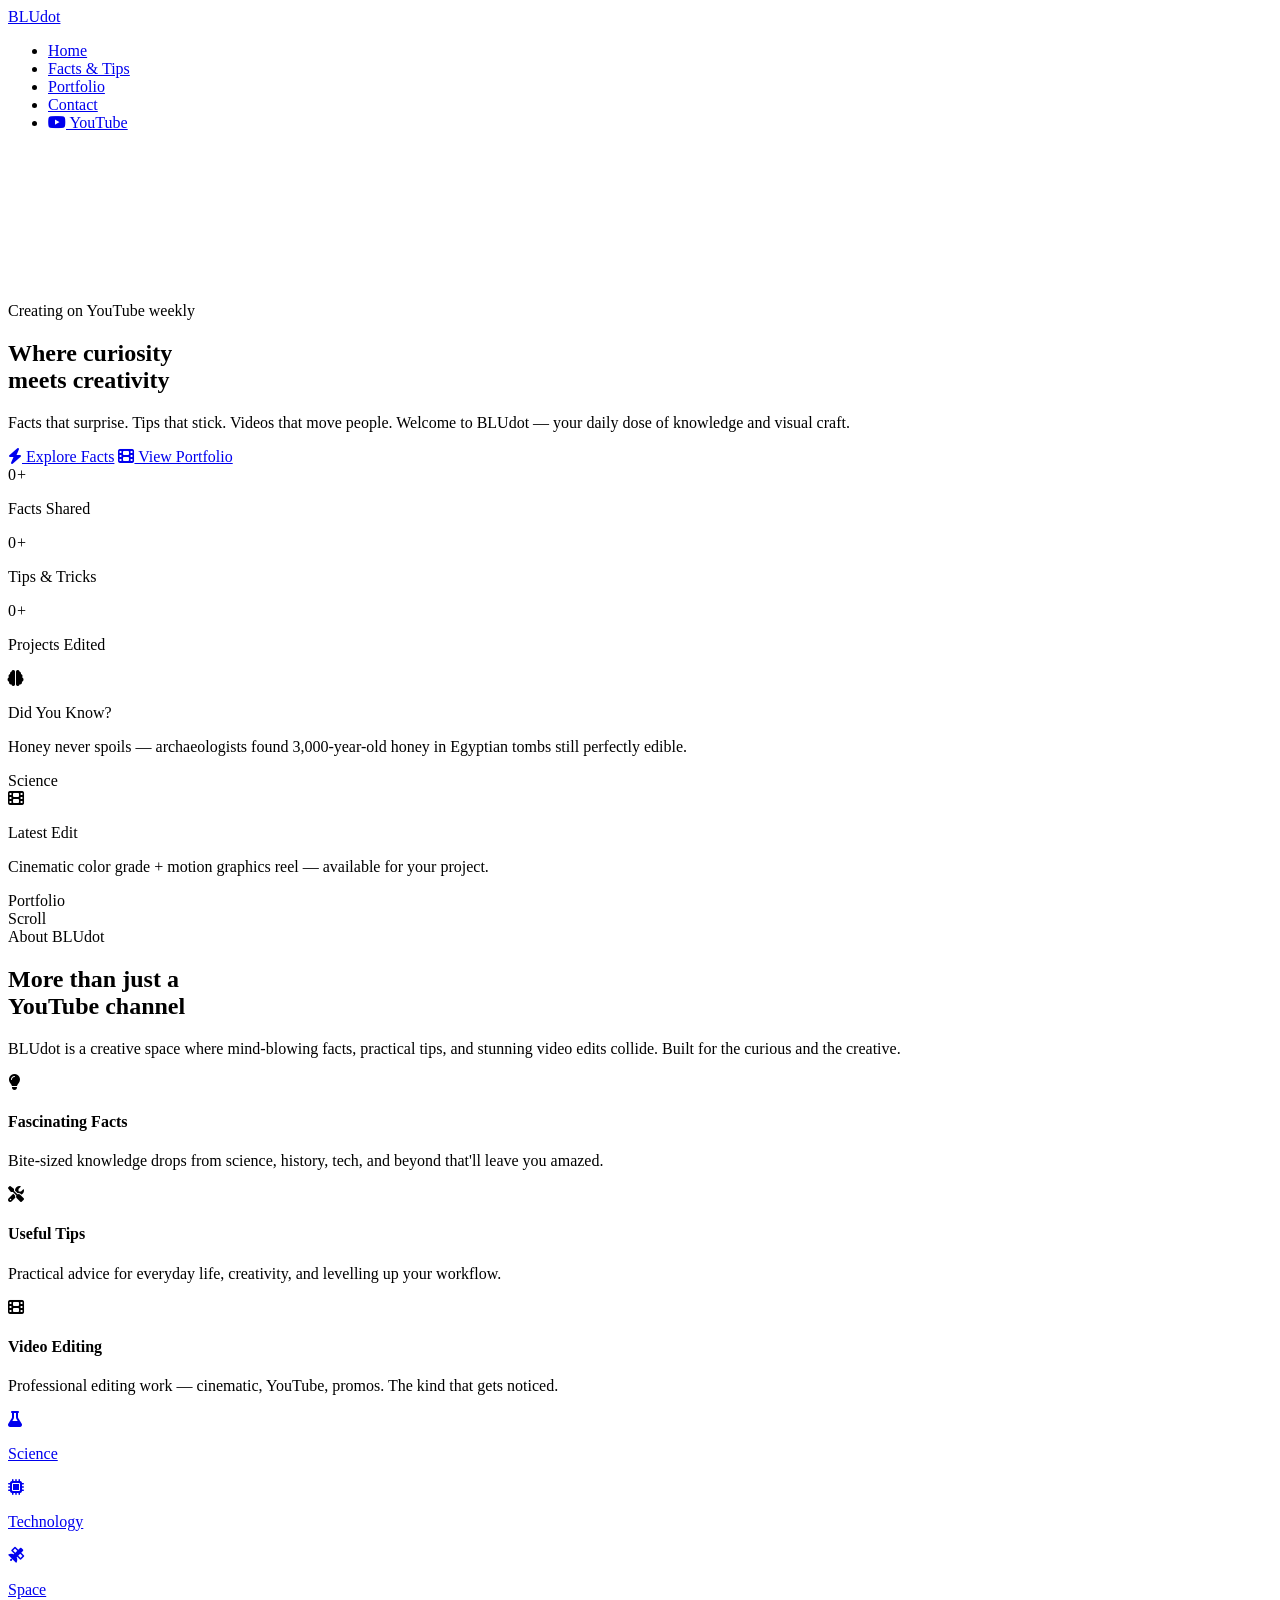
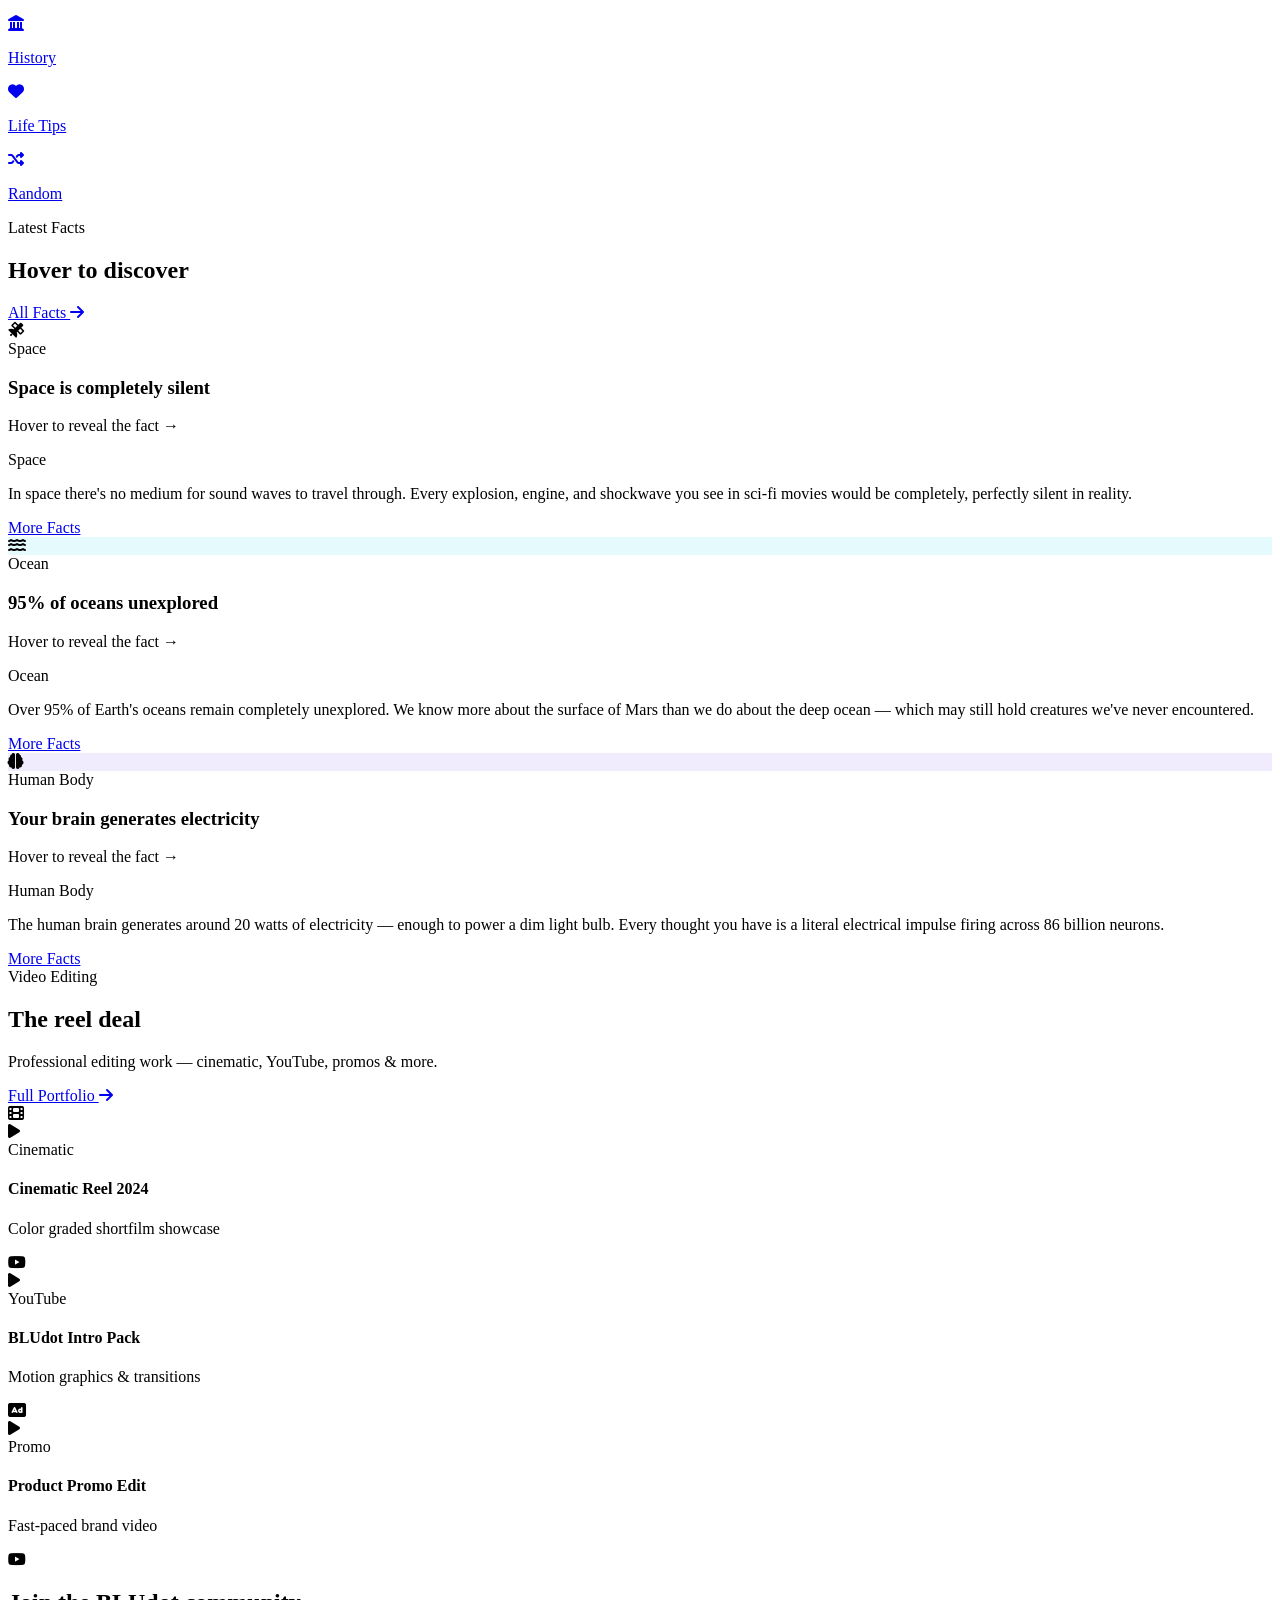
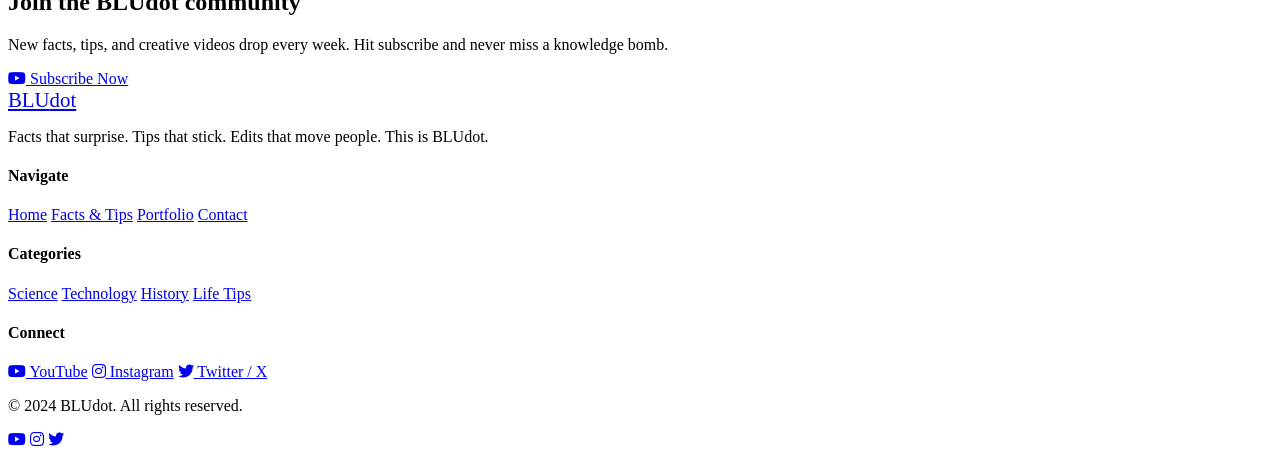
==== index.html @ 46522d50 "Add files via upload" ====
<!DOCTYPE html>
<html lang="en">
<head>
  <meta charset="UTF-8">
  <meta name="viewport" content="width=device-width, initial-scale=1.0">
  <title>BLUdot — Facts. Tips. Insights.</title>
  <meta name="description" content="BLUdot — Your daily dose of fascinating facts, life tips, and creative video editing.">
  <link rel="stylesheet" href="css/style.css">
  <link rel="stylesheet" href="https://cdnjs.cloudflare.com/ajax/libs/font-awesome/6.5.0/css/all.min.css">
</head>
<body>

<nav class="nav" id="nav">
  <a href="index.html" class="nav-logo">
    <span class="blu">BLU</span><span class="dot-logo"></span><span>dot</span>
  </a>
  <ul class="nav-links" id="navLinks">
    <li><a href="index.html" class="active">Home</a></li>
    <li><a href="facts.html">Facts & Tips</a></li>
    <li><a href="portfolio.html">Portfolio</a></li>
    <li><a href="contact.html">Contact</a></li>
    <li><a href="https://youtube.com/@BLUdot" target="_blank" class="nav-yt"><i class="fab fa-youtube"></i> YouTube</a></li>
  </ul>
  <div class="nav-toggle" id="navToggle">
    <span></span><span></span><span></span>
  </div>
</nav>

<div class="page-wrap">

  <!-- ═══ HERO ═══ -->
  <section class="hero">
    <div class="hero-bg">
      <canvas id="particles"></canvas>
    </div>
    <div class="hero-inner">
      <div class="hero-left">
        <div class="hero-badge">
          <span class="dot-live"></span>
          Creating on YouTube weekly
        </div>
        <h1 class="hero-title">
          Where <span class="gradient-text">curiosity</span><br>meets <span class="gradient-text">creativity</span>
        </h1>
        <p class="hero-sub">Facts that surprise. Tips that stick. Videos that move people. Welcome to BLUdot — your daily dose of knowledge and visual craft.</p>
        <div class="hero-btns">
          <a href="facts.html" class="btn btn-primary"><i class="fas fa-bolt"></i> Explore Facts</a>
          <a href="portfolio.html" class="btn btn-outline"><i class="fas fa-film"></i> View Portfolio</a>
        </div>
        <div class="hero-stats">
          <div class="stat">
            <div class="stat-val"><span id="c1">0</span><em>+</em></div>
            <p>Facts Shared</p>
          </div>
          <div class="stat-sep"></div>
          <div class="stat">
            <div class="stat-val"><span id="c2">0</span><em>+</em></div>
            <p>Tips & Tricks</p>
          </div>
          <div class="stat-sep"></div>
          <div class="stat">
            <div class="stat-val"><span id="c3">0</span><em>+</em></div>
            <p>Projects Edited</p>
          </div>
        </div>
      </div>
      <div class="hero-visual">
        <div class="float-card">
          <div class="fc-icon"><i class="fas fa-brain"></i></div>
          <p class="fc-lbl">Did You Know?</p>
          <p class="fc-text">Honey never spoils — archaeologists found 3,000-year-old honey in Egyptian tombs still perfectly edible.</p>
          <div class="fc-tag"><span class="tag tag-cyan">Science</span></div>
        </div>
        <div class="float-card c2">
          <div class="fc-icon"><i class="fas fa-film"></i></div>
          <p class="fc-lbl">Latest Edit</p>
          <p class="fc-text">Cinematic color grade + motion graphics reel — available for your project.</p>
          <div class="fc-tag"><span class="tag tag-purple">Portfolio</span></div>
        </div>
      </div>
    </div>
    <div class="hero-scroll">
      <div class="scroll-mouse"></div>
      <span>Scroll</span>
    </div>
  </section>

  <!-- ═══ ABOUT ═══ -->
  <section class="section" style="background:var(--bg2)">
    <div class="container">
      <div class="about-grid">
        <div class="reveal">
          <span class="section-lbl">About BLUdot</span>
          <h2 class="section-title">More than just a<br><span>YouTube channel</span></h2>
          <p class="section-sub">BLUdot is a creative space where mind-blowing facts, practical tips, and stunning video edits collide. Built for the curious and the creative.</p>
          <div class="about-features">
            <div class="about-feat">
              <div class="af-icon"><i class="fas fa-lightbulb"></i></div>
              <div>
                <h4>Fascinating Facts</h4>
                <p>Bite-sized knowledge drops from science, history, tech, and beyond that'll leave you amazed.</p>
              </div>
            </div>
            <div class="about-feat">
              <div class="af-icon p"><i class="fas fa-tools"></i></div>
              <div>
                <h4>Useful Tips</h4>
                <p>Practical advice for everyday life, creativity, and levelling up your workflow.</p>
              </div>
            </div>
            <div class="about-feat">
              <div class="af-icon c"><i class="fas fa-film"></i></div>
              <div>
                <h4>Video Editing</h4>
                <p>Professional editing work — cinematic, YouTube, promos. The kind that gets noticed.</p>
              </div>
            </div>
          </div>
        </div>
        <div class="reveal" data-delay="2">
          <div class="cat-grid">
            <a href="facts.html?cat=science" class="cat-item">
              <i class="fas fa-flask"></i><p>Science</p>
            </a>
            <a href="facts.html?cat=tech" class="cat-item">
              <i class="fas fa-microchip"></i><p>Technology</p>
            </a>
            <a href="facts.html?cat=space" class="cat-item">
              <i class="fas fa-satellite"></i><p>Space</p>
            </a>
            <a href="facts.html?cat=history" class="cat-item">
              <i class="fas fa-landmark"></i><p>History</p>
            </a>
            <a href="facts.html?cat=tips" class="cat-item">
              <i class="fas fa-heart"></i><p>Life Tips</p>
            </a>
            <a href="facts.html?cat=random" class="cat-item">
              <i class="fas fa-random"></i><p>Random</p>
            </a>
          </div>
        </div>
      </div>
    </div>
  </section>

  <!-- ═══ FACTS PREVIEW ═══ -->
  <section class="section">
    <div class="container">
      <div class="section-hd">
        <div>
          <span class="section-lbl">Latest Facts</span>
          <h2 class="section-title">Hover to <span>discover</span></h2>
        </div>
        <a href="facts.html" class="btn btn-ghost">All Facts <i class="fas fa-arrow-right"></i></a>
      </div>
      <div class="flip-grid">
        <div class="flip-card reveal" data-delay="1">
          <div class="flip-inner">
            <div class="flip-front">
              <div class="ff-icon"><i class="fas fa-satellite"></i></div>
              <span class="tag tag-blue">Space</span>
              <h3>Space is completely silent</h3>
              <p class="ff-hint">Hover to reveal the fact →</p>
            </div>
            <div class="flip-back">
              <span class="tag tag-blue">Space</span>
              <p>In space there's no medium for sound waves to travel through. Every explosion, engine, and shockwave you see in sci-fi movies would be completely, perfectly silent in reality.</p>
              <a href="facts.html" class="btn btn-outline">More Facts</a>
            </div>
          </div>
        </div>
        <div class="flip-card reveal" data-delay="2">
          <div class="flip-inner">
            <div class="flip-front">
              <div class="ff-icon" style="background:rgba(34,211,238,.12);color:var(--cyan)"><i class="fas fa-water"></i></div>
              <span class="tag tag-cyan">Ocean</span>
              <h3>95% of oceans unexplored</h3>
              <p class="ff-hint">Hover to reveal the fact →</p>
            </div>
            <div class="flip-back">
              <span class="tag tag-cyan">Ocean</span>
              <p>Over 95% of Earth's oceans remain completely unexplored. We know more about the surface of Mars than we do about the deep ocean — which may still hold creatures we've never encountered.</p>
              <a href="facts.html" class="btn btn-outline">More Facts</a>
            </div>
          </div>
        </div>
        <div class="flip-card reveal" data-delay="3">
          <div class="flip-inner">
            <div class="flip-front">
              <div class="ff-icon" style="background:rgba(139,92,246,.12);color:var(--purple)"><i class="fas fa-brain"></i></div>
              <span class="tag tag-purple">Human Body</span>
              <h3>Your brain generates electricity</h3>
              <p class="ff-hint">Hover to reveal the fact →</p>
            </div>
            <div class="flip-back">
              <span class="tag tag-purple">Human Body</span>
              <p>The human brain generates around 20 watts of electricity — enough to power a dim light bulb. Every thought you have is a literal electrical impulse firing across 86 billion neurons.</p>
              <a href="facts.html" class="btn btn-outline">More Facts</a>
            </div>
          </div>
        </div>
      </div>
    </div>
  </section>

  <!-- ═══ PORTFOLIO PREVIEW ═══ -->
  <section class="section" style="background:var(--bg2)">
    <div class="container">
      <div class="section-hd">
        <div>
          <span class="section-lbl">Video Editing</span>
          <h2 class="section-title">The <span>reel</span> deal</h2>
          <p class="section-sub" style="margin-top:.5rem">Professional editing work — cinematic, YouTube, promos & more.</p>
        </div>
        <a href="portfolio.html" class="btn btn-ghost">Full Portfolio <i class="fas fa-arrow-right"></i></a>
      </div>
      <div class="port-prev-grid">
        <div class="port-prev-item reveal" data-delay="1">
          <div class="port-thumb t1">
            <i class="fas fa-film"></i>
            <div class="port-overlay">
              <div class="play-btn"><i class="fas fa-play"></i></div>
              <span class="tag tag-blue">Cinematic</span>
            </div>
          </div>
          <div class="port-info">
            <h4>Cinematic Reel 2024</h4>
            <p>Color graded shortfilm showcase</p>
          </div>
        </div>
        <div class="port-prev-item reveal" data-delay="2">
          <div class="port-thumb t2">
            <i class="fab fa-youtube"></i>
            <div class="port-overlay">
              <div class="play-btn"><i class="fas fa-play"></i></div>
              <span class="tag tag-purple">YouTube</span>
            </div>
          </div>
          <div class="port-info">
            <h4>BLUdot Intro Pack</h4>
            <p>Motion graphics & transitions</p>
          </div>
        </div>
        <div class="port-prev-item reveal" data-delay="3">
          <div class="port-thumb t3">
            <i class="fas fa-ad"></i>
            <div class="port-overlay">
              <div class="play-btn"><i class="fas fa-play"></i></div>
              <span class="tag tag-green">Promo</span>
            </div>
          </div>
          <div class="port-info">
            <h4>Product Promo Edit</h4>
            <p>Fast-paced brand video</p>
          </div>
        </div>
      </div>
    </div>
  </section>

  <!-- ═══ YT CTA ═══ -->
  <section class="section">
    <div class="container">
      <div class="yt-cta-box reveal">
        <div class="yt-icon"><i class="fab fa-youtube"></i></div>
        <h2>Join the <span class="gradient-text">BLUdot</span> community</h2>
        <p>New facts, tips, and creative videos drop every week. Hit subscribe and never miss a knowledge bomb.</p>
        <a href="https://youtube.com/@BLUdot" target="_blank" class="btn btn-yt btn-primary">
          <i class="fab fa-youtube"></i> Subscribe Now
        </a>
      </div>
    </div>
  </section>

</div><!-- end page-wrap -->

<footer>
  <div class="footer-grid">
    <div class="footer-brand">
      <a href="index.html" class="nav-logo" style="font-size:1.3rem">
        <span class="blu">BLU</span><span class="dot-logo"></span><span>dot</span>
      </a>
      <p>Facts that surprise. Tips that stick. Edits that move people. This is BLUdot.</p>
    </div>
    <div class="footer-col">
      <h4>Navigate</h4>
      <a href="index.html">Home</a>
      <a href="facts.html">Facts & Tips</a>
      <a href="portfolio.html">Portfolio</a>
      <a href="contact.html">Contact</a>
    </div>
    <div class="footer-col">
      <h4>Categories</h4>
      <a href="facts.html">Science</a>
      <a href="facts.html">Technology</a>
      <a href="facts.html">History</a>
      <a href="facts.html">Life Tips</a>
    </div>
    <div class="footer-col">
      <h4>Connect</h4>
      <a href="https://youtube.com/@BLUdot" target="_blank"><i class="fab fa-youtube"></i> YouTube</a>
      <a href="#"><i class="fab fa-instagram"></i> Instagram</a>
      <a href="#"><i class="fab fa-twitter"></i> Twitter / X</a>
    </div>
  </div>
  <div class="footer-btm">
    <p>© 2024 BLUdot. All rights reserved.</p>
    <div class="footer-socials">
      <a href="https://youtube.com/@BLUdot" target="_blank"><i class="fab fa-youtube"></i></a>
      <a href="#"><i class="fab fa-instagram"></i></a>
      <a href="#"><i class="fab fa-twitter"></i></a>
    </div>
  </div>
</footer>

<script src="js/main.js"></script>
</body>
</html>
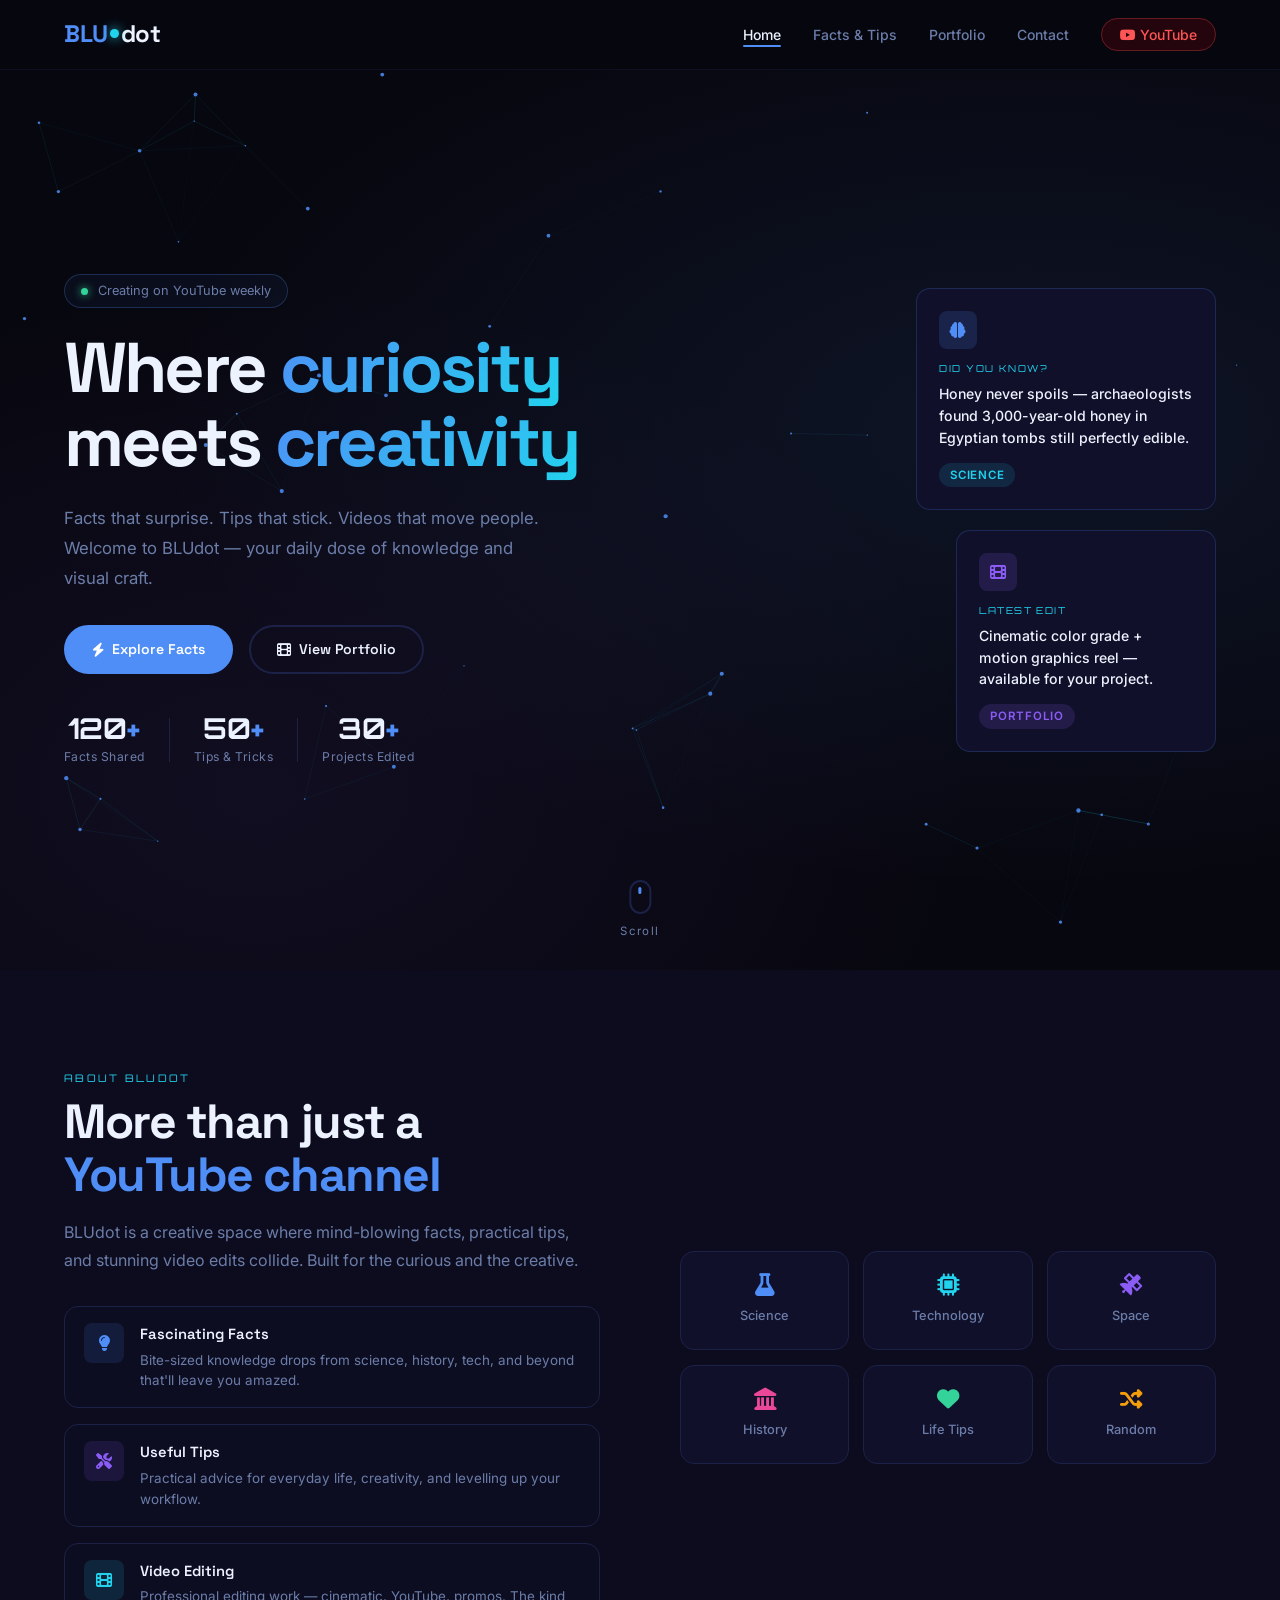
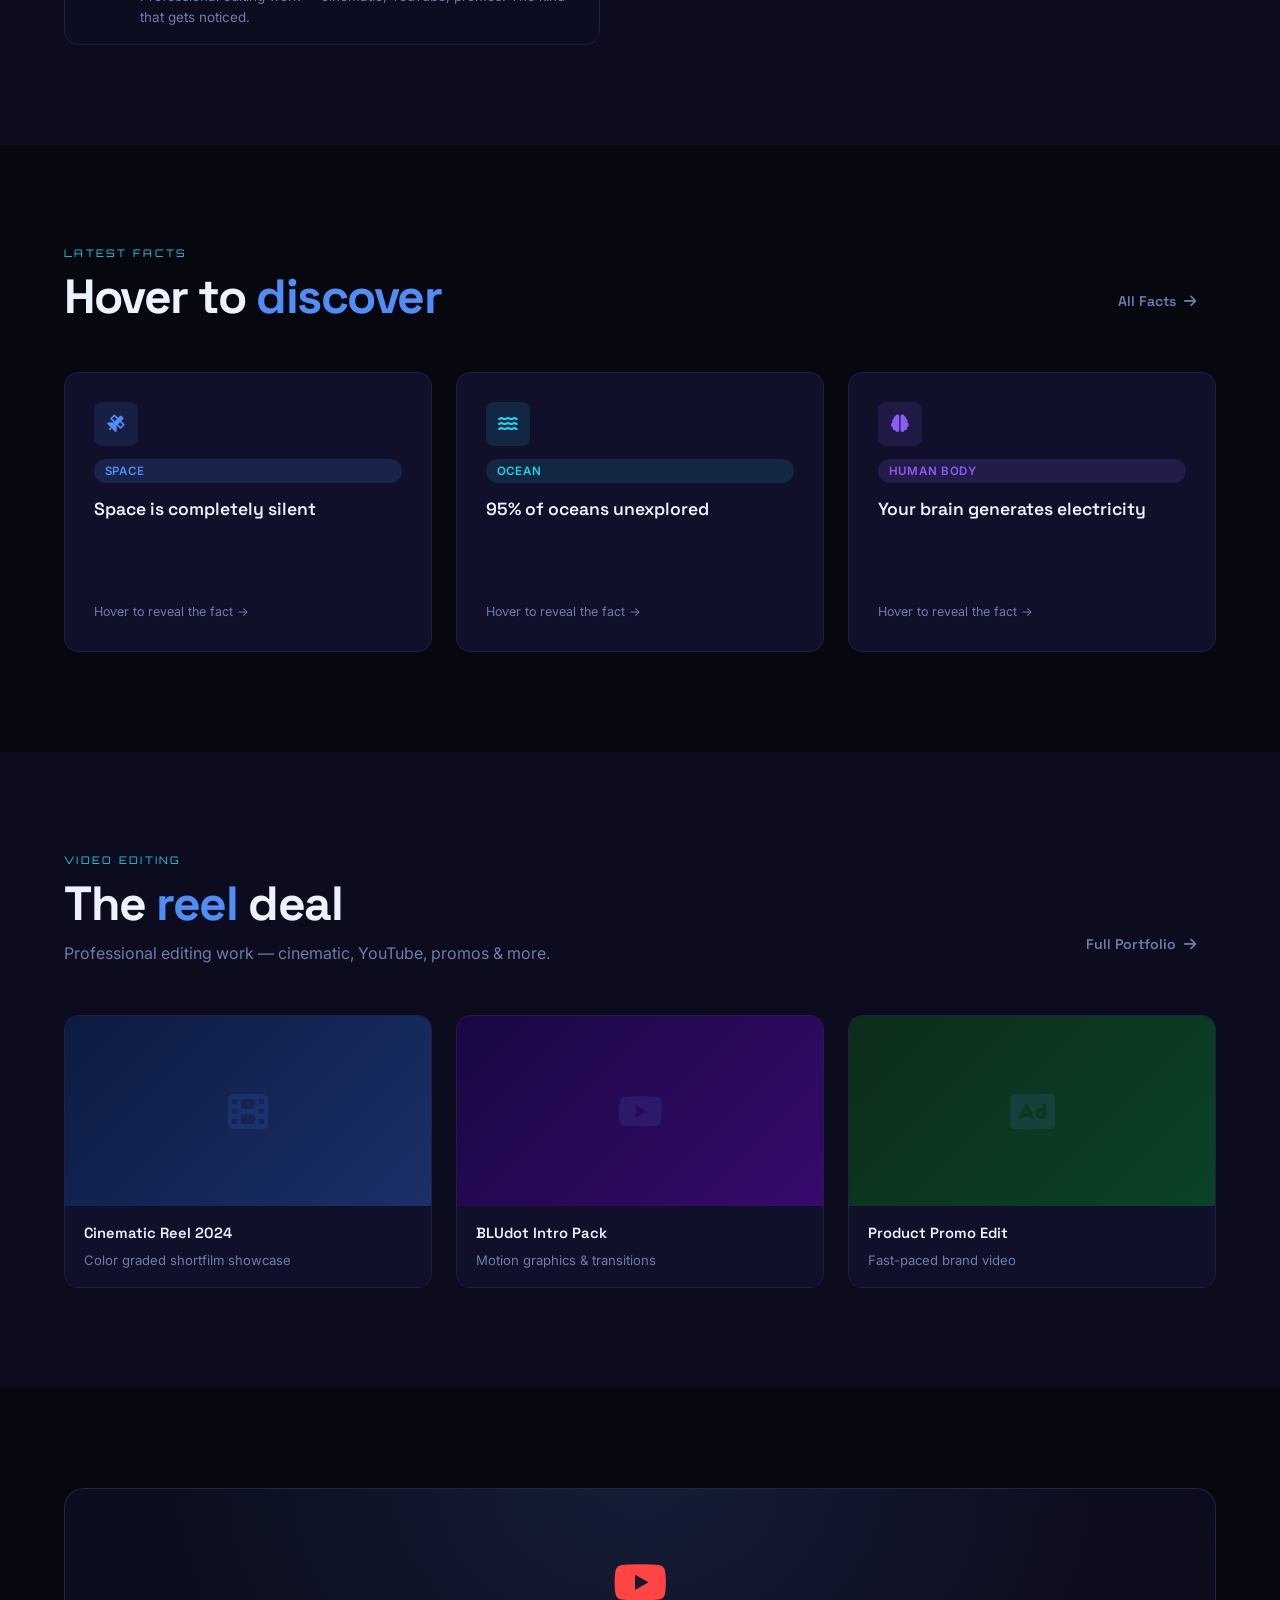
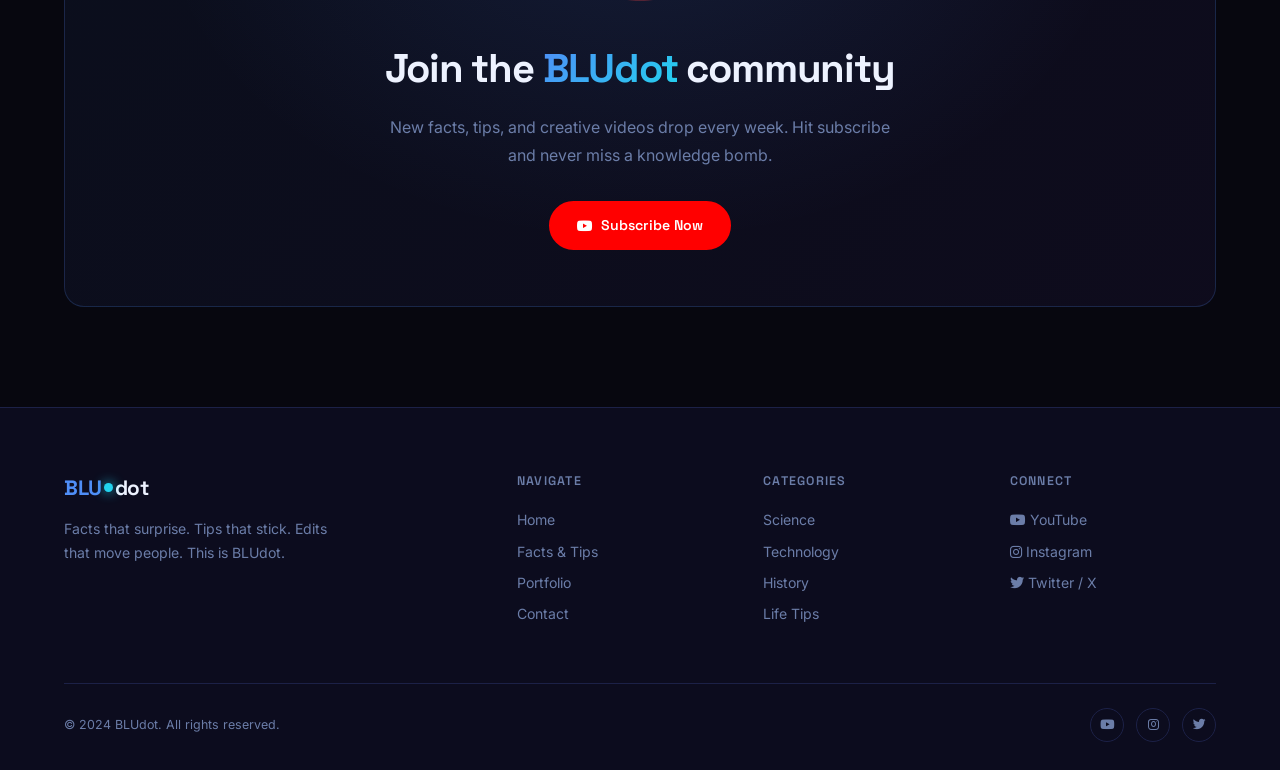
==== commit c0fc8a52: "Update index.html" ====
--- a/index.html
+++ b/index.html
@@ -19,7 +19,7 @@
     <li><a href="facts.html">Facts & Tips</a></li>
     <li><a href="portfolio.html">Portfolio</a></li>
     <li><a href="contact.html">Contact</a></li>
-    <li><a href="https://youtube.com/@BLUdot" target="_blank" class="nav-yt"><i class="fab fa-youtube"></i> YouTube</a></li>
+    <li><a href="https://youtube.com/@bludot.?si=pSSc-ZS6UurirwA7" target="_blank" class="nav-yt"><i class="fab fa-youtube"></i> YouTube</a></li>
   </ul>
   <div class="nav-toggle" id="navToggle">
     <span></span><span></span><span></span>
@@ -265,7 +265,7 @@
         <div class="yt-icon"><i class="fab fa-youtube"></i></div>
         <h2>Join the <span class="gradient-text">BLUdot</span> community</h2>
         <p>New facts, tips, and creative videos drop every week. Hit subscribe and never miss a knowledge bomb.</p>
-        <a href="https://youtube.com/@BLUdot" target="_blank" class="btn btn-yt btn-primary">
+        <a href="https://youtube.com/@bludot.?si=pSSc-ZS6UurirwA7" target="_blank" class="btn btn-yt btn-primary">
           <i class="fab fa-youtube"></i> Subscribe Now
         </a>
       </div>
--- a/css/style.css
+++ b/css/style.css
@@ -0,0 +1,404 @@
+/* ================================================
+   BLUDOT — Global Stylesheet
+   ================================================ */
+
+@import url('https://fonts.googleapis.com/css2?family=Space+Grotesk:wght@300;400;500;600;700&family=Inter:wght@300;400;500;600&family=Orbitron:wght@400;700;900&display=swap');
+
+:root {
+  --bg:       #07070F;
+  --bg2:      #0C0C1E;
+  --bg3:      #111128;
+  --card:     #10102A;
+  --card-h:   #181840;
+  --blue:     #4F8EF7;
+  --blue-dim: #1E3A8A;
+  --blue-br:  #60A5FA;
+  --cyan:     #22D3EE;
+  --purple:   #8B5CF6;
+  --pink:     #EC4899;
+  --green:    #34D399;
+  --white:    #EDF2FF;
+  --gray:     #6B7DA8;
+  --border:   #1C2147;
+  --glow:     0 0 30px rgba(79,142,247,.22);
+  --glow-s:   0 0 60px rgba(79,142,247,.35);
+  --r:        14px;
+  --r-sm:     8px;
+  --t:        0.3s ease;
+  --f-disp:   'Space Grotesk', sans-serif;
+  --f-body:   'Inter', sans-serif;
+  --f-num:    'Orbitron', monospace;
+}
+
+*,*::before,*::after{box-sizing:border-box;margin:0;padding:0}
+html{scroll-behavior:smooth}
+body{font-family:var(--f-body);background:var(--bg);color:var(--white);overflow-x:hidden;line-height:1.6}
+a{text-decoration:none;color:inherit}
+img{max-width:100%;display:block}
+ul{list-style:none}
+button{cursor:pointer;border:none;background:none;font-family:inherit;color:inherit}
+input,textarea,select{font-family:var(--f-body)}
+
+::-webkit-scrollbar{width:5px}
+::-webkit-scrollbar-track{background:var(--bg)}
+::-webkit-scrollbar-thumb{background:var(--blue-dim);border-radius:3px}
+::-webkit-scrollbar-thumb:hover{background:var(--blue)}
+
+/* ── NAVIGATION ── */
+.nav{
+  position:fixed;top:0;width:100%;z-index:100;
+  padding:0 5%;height:70px;
+  display:flex;align-items:center;justify-content:space-between;
+  background:rgba(7,7,15,0.75);backdrop-filter:blur(24px);
+  border-bottom:1px solid rgba(79,142,247,0.08);
+  transition:border-color var(--t),background var(--t);
+}
+.nav.scrolled{border-bottom-color:rgba(79,142,247,0.2);background:rgba(7,7,15,0.92)}
+.nav-logo{font-family:var(--f-disp);font-size:1.5rem;font-weight:700;letter-spacing:-0.02em;display:flex;align-items:center}
+.nav-logo .blu{color:var(--blue)}
+.nav-logo .dot-logo{
+  display:inline-block;width:9px;height:9px;background:var(--cyan);border-radius:50%;
+  margin:0 2px;animation:pulse-dot 2.4s ease-in-out infinite;
+  box-shadow:0 0 12px var(--cyan);position:relative;top:-1px
+}
+@keyframes pulse-dot{0%,100%{transform:scale(1);opacity:1}50%{transform:scale(1.5);opacity:.65}}
+.nav-links{display:flex;gap:2rem;align-items:center}
+.nav-links a{font-size:.875rem;font-weight:500;color:var(--gray);transition:color var(--t);position:relative}
+.nav-links a::after{content:'';position:absolute;bottom:-4px;left:0;width:0;height:2px;background:var(--blue);border-radius:1px;transition:width var(--t)}
+.nav-links a:hover,.nav-links a.active{color:var(--white)}
+.nav-links a:hover::after,.nav-links a.active::after{width:100%}
+.nav-yt{padding:7px 18px;background:rgba(255,0,0,.12);color:#ff5555!important;border:1px solid rgba(255,80,80,.3);border-radius:50px;font-weight:600;font-size:.82rem;transition:all var(--t)!important}
+.nav-yt::after{display:none!important}
+.nav-yt:hover{background:rgba(255,0,0,.25)!important;color:#ff7777!important}
+.nav-toggle{display:none;flex-direction:column;gap:5px;cursor:pointer;padding:4px}
+.nav-toggle span{display:block;width:22px;height:2px;background:var(--white);border-radius:2px;transition:var(--t)}
+.nav-toggle.open span:nth-child(1){transform:rotate(45deg) translate(5px,5px)}
+.nav-toggle.open span:nth-child(2){opacity:0}
+.nav-toggle.open span:nth-child(3){transform:rotate(-45deg) translate(5px,-5px)}
+.page-wrap{padding-top:70px}
+
+/* ── LAYOUT ── */
+.section{padding:100px 5%}
+.section-sm{padding:60px 5%}
+.container{max-width:1200px;margin:0 auto}
+.section-lbl{font-family:var(--f-num);font-size:.65rem;letter-spacing:.22em;color:var(--cyan);text-transform:uppercase;display:block;margin-bottom:.6rem}
+.section-title{font-family:var(--f-disp);font-size:clamp(2rem,4vw,3rem);font-weight:700;line-height:1.1;letter-spacing:-.03em;margin-bottom:1rem}
+.section-title span{color:var(--blue)}
+.section-sub{font-size:1rem;color:var(--gray);max-width:580px;line-height:1.75}
+.section-hd{display:flex;align-items:flex-end;justify-content:space-between;margin-bottom:3rem}
+.section-hd .section-title{margin-bottom:0}
+
+/* ── BUTTONS ── */
+.btn{display:inline-flex;align-items:center;gap:8px;padding:11px 26px;border-radius:50px;font-family:var(--f-disp);font-weight:600;font-size:.88rem;transition:all var(--t);cursor:pointer;border:2px solid transparent}
+.btn-primary{background:var(--blue);color:#fff;border-color:var(--blue)}
+.btn-primary:hover{background:transparent;color:var(--blue);box-shadow:var(--glow)}
+.btn-outline{background:transparent;color:var(--white);border-color:var(--border)}
+.btn-outline:hover{border-color:var(--blue);color:var(--blue);box-shadow:var(--glow)}
+.btn-ghost{background:transparent;color:var(--gray);border-color:transparent;padding:10px 18px}
+.btn-ghost:hover{color:var(--white);border-color:var(--border)}
+.btn-cyan{background:var(--cyan);color:var(--bg);border-color:var(--cyan);font-weight:700}
+.btn-cyan:hover{background:transparent;color:var(--cyan);box-shadow:0 0 30px rgba(34,211,238,.3)}
+.btn-yt{background:#FF0000!important;border-color:#FF0000!important;color:#fff!important}
+.btn-yt:hover{background:transparent!important;color:#FF0000!important;box-shadow:0 0 30px rgba(255,0,0,.3)!important}
+
+/* ── CARDS & TAGS ── */
+.card{background:var(--card);border:1px solid var(--border);border-radius:var(--r);transition:all var(--t)}
+.card:hover{border-color:rgba(79,142,247,.35);box-shadow:var(--glow);transform:translateY(-3px)}
+.tag{display:inline-block;padding:3px 11px;border-radius:50px;font-size:.72rem;font-weight:600;letter-spacing:.06em;text-transform:uppercase}
+.tag-blue{background:rgba(79,142,247,.15);color:var(--blue)}
+.tag-cyan{background:rgba(34,211,238,.12);color:var(--cyan)}
+.tag-purple{background:rgba(139,92,246,.15);color:var(--purple)}
+.tag-pink{background:rgba(236,72,153,.12);color:var(--pink)}
+.tag-green{background:rgba(52,211,153,.12);color:var(--green)}
+.tag-yellow{background:rgba(245,158,11,.12);color:#F59E0B}
+
+.gradient-text{background:linear-gradient(135deg,var(--blue),var(--cyan));-webkit-background-clip:text;-webkit-text-fill-color:transparent;background-clip:text}
+.orb{position:absolute;border-radius:50%;filter:blur(80px);pointer-events:none;opacity:.14}
+.orb-blue{background:var(--blue)}
+.orb-purple{background:var(--purple)}
+.orb-cyan{background:var(--cyan)}
+
+.reveal{opacity:0;transform:translateY(28px);transition:opacity .65s ease,transform .65s ease}
+.reveal.visible{opacity:1;transform:translateY(0)}
+.reveal[data-delay="1"]{transition-delay:.1s}
+.reveal[data-delay="2"]{transition-delay:.2s}
+.reveal[data-delay="3"]{transition-delay:.3s}
+.reveal[data-delay="4"]{transition-delay:.4s}
+.reveal[data-delay="5"]{transition-delay:.5s}
+
+/* ── FOOTER ── */
+footer{background:var(--bg2);border-top:1px solid var(--border);padding:64px 5% 28px}
+.footer-grid{max-width:1200px;margin:0 auto;display:grid;grid-template-columns:2fr 1fr 1fr 1fr;gap:2.5rem;padding-bottom:3rem;border-bottom:1px solid var(--border)}
+.footer-brand p{color:var(--gray);font-size:.88rem;line-height:1.7;margin-top:.75rem;max-width:270px}
+.footer-col h4{font-family:var(--f-disp);font-size:.78rem;font-weight:600;letter-spacing:.1em;text-transform:uppercase;color:var(--gray);margin-bottom:1.1rem}
+.footer-col a{display:block;color:var(--gray);font-size:.88rem;margin-bottom:.55rem;transition:color var(--t)}
+.footer-col a:hover{color:var(--blue)}
+.footer-btm{max-width:1200px;margin:1.5rem auto 0;display:flex;align-items:center;justify-content:space-between;color:var(--gray);font-size:.78rem}
+.footer-socials{display:flex;gap:.75rem}
+.footer-socials a{width:34px;height:34px;border:1px solid var(--border);border-radius:50%;display:flex;align-items:center;justify-content:center;color:var(--gray);font-size:.8rem;transition:all var(--t)}
+.footer-socials a:hover{border-color:var(--blue);color:var(--blue);box-shadow:var(--glow)}
+
+/* ── PAGE HERO (inner pages) ── */
+.page-hero{position:relative;padding:80px 5% 70px;overflow:hidden;background:linear-gradient(180deg,var(--bg2) 0%,var(--bg) 100%);border-bottom:1px solid var(--border)}
+.page-hero::before{content:'';position:absolute;inset:0;background:radial-gradient(ellipse at 70% 50%,rgba(79,142,247,.08) 0%,transparent 70%)}
+.page-hero .container{position:relative;z-index:1}
+.page-hero-eyebrow{display:flex;align-items:center;gap:.75rem;margin-bottom:1.25rem}
+.ph-line{width:32px;height:2px;background:var(--blue);border-radius:1px}
+.page-hero h1{font-family:var(--f-disp);font-size:clamp(2.5rem,5vw,4rem);font-weight:700;letter-spacing:-.04em;line-height:1.05;margin-bottom:1rem}
+.page-hero p{font-size:1rem;color:var(--gray);max-width:600px;line-height:1.75}
+
+/* ━━━━━━━━━━━━━━
+   HOME PAGE
+━━━━━━━━━━━━━━ */
+.hero{position:relative;min-height:100vh;display:flex;align-items:center;padding:0 5%;overflow:hidden}
+.hero-bg{position:absolute;inset:0;z-index:0;background:radial-gradient(ellipse at 80% 40%,rgba(79,142,247,.1) 0%,transparent 60%),radial-gradient(ellipse at 20% 80%,rgba(139,92,246,.08) 0%,transparent 50%)}
+#particles{position:absolute;inset:0;width:100%;height:100%}
+.hero-inner{position:relative;z-index:1;max-width:1200px;margin:0 auto;width:100%;display:grid;grid-template-columns:1fr 1fr;gap:4rem;align-items:center}
+.hero-badge{display:inline-flex;align-items:center;gap:.6rem;padding:6px 16px;border:1px solid rgba(79,142,247,.25);border-radius:50px;font-size:.8rem;color:var(--gray);margin-bottom:1.5rem;background:rgba(79,142,247,.05)}
+.dot-live{width:7px;height:7px;background:var(--green);border-radius:50%;animation:blink 1.4s ease-in-out infinite;box-shadow:0 0 8px var(--green)}
+@keyframes blink{0%,100%{opacity:1}50%{opacity:.3}}
+.hero-title{font-family:var(--f-disp);font-size:clamp(2.8rem,5.5vw,4.5rem);font-weight:700;line-height:1.05;letter-spacing:-.04em;margin-bottom:1.4rem}
+.hero-sub{font-size:1.05rem;color:var(--gray);line-height:1.8;margin-bottom:2rem;max-width:480px}
+.hero-btns{display:flex;gap:1rem;flex-wrap:wrap;margin-bottom:2.5rem}
+.hero-stats{display:flex;gap:0}
+.stat{text-align:center;padding:0 1.5rem}
+.stat:first-child{padding-left:0}
+.stat-val{font-family:var(--f-num);font-size:1.8rem;font-weight:700;color:var(--white);line-height:1}
+.stat-val em{font-style:normal;color:var(--blue)}
+.stat p{font-size:.76rem;color:var(--gray);margin-top:4px;letter-spacing:.04em}
+.stat-sep{width:1px;background:var(--border);align-self:stretch;margin:4px 0}
+.hero-visual{display:flex;flex-direction:column;gap:1.2rem;align-items:flex-end}
+.float-card{background:var(--card);border:1px solid rgba(79,142,247,.2);border-radius:var(--r);padding:1.4rem;width:300px;animation:float 5s ease-in-out infinite}
+.float-card:nth-child(2){animation-delay:-2.5s;width:260px}
+@keyframes float{0%,100%{transform:translateY(0)}50%{transform:translateY(-12px)}}
+.fc-icon{width:38px;height:38px;border-radius:var(--r-sm);display:flex;align-items:center;justify-content:center;font-size:1rem;margin-bottom:.75rem;background:rgba(79,142,247,.15);color:var(--blue)}
+.float-card.c2 .fc-icon{background:rgba(139,92,246,.15);color:var(--purple)}
+.fc-lbl{font-family:var(--f-num);font-size:.6rem;letter-spacing:.15em;color:var(--cyan);text-transform:uppercase;margin-bottom:.4rem}
+.fc-text{font-size:.88rem;color:var(--white);line-height:1.55;font-weight:500}
+.fc-tag{margin-top:.75rem}
+.hero-scroll{position:absolute;bottom:30px;left:50%;transform:translateX(-50%);display:flex;flex-direction:column;align-items:center;gap:8px;color:var(--gray);font-size:.72rem;letter-spacing:.12em;z-index:2;animation:fade-up 2s ease 1s both}
+.scroll-mouse{width:22px;height:34px;border:2px solid var(--border);border-radius:12px;position:relative;display:flex;justify-content:center;padding-top:5px}
+.scroll-mouse::after{content:'';width:3px;height:7px;background:var(--blue);border-radius:2px;animation:scroll-dot 1.8s ease-in-out infinite}
+@keyframes scroll-dot{0%{opacity:1;transform:translateY(0)}100%{opacity:0;transform:translateY(10px)}}
+@keyframes fade-up{from{opacity:0;transform:translateX(-50%) translateY(15px)}to{opacity:1;transform:translateX(-50%) translateY(0)}}
+
+/* About */
+.about-grid{display:grid;grid-template-columns:1fr 1fr;gap:5rem;align-items:center}
+.about-features{margin-top:2rem;display:flex;flex-direction:column;gap:1rem}
+.about-feat{display:flex;align-items:flex-start;gap:1rem;padding:1rem 1.2rem;border-radius:var(--r);border:1px solid var(--border);background:rgba(16,16,42,.4);transition:all var(--t)}
+.about-feat:hover{border-color:rgba(79,142,247,.25);background:var(--card)}
+.af-icon{width:40px;height:40px;flex-shrink:0;border-radius:var(--r-sm);display:flex;align-items:center;justify-content:center;font-size:1rem;background:rgba(79,142,247,.12);color:var(--blue)}
+.af-icon.p{background:rgba(139,92,246,.12);color:var(--purple)}
+.af-icon.c{background:rgba(34,211,238,.12);color:var(--cyan)}
+.about-feat h4{font-family:var(--f-disp);font-size:.92rem;font-weight:600;margin-bottom:.2rem}
+.about-feat p{font-size:.84rem;color:var(--gray);line-height:1.55}
+.cat-grid{display:grid;grid-template-columns:repeat(3,1fr);gap:.9rem}
+.cat-item{display:flex;flex-direction:column;align-items:center;justify-content:center;gap:.6rem;padding:1.4rem 1rem;background:var(--card);border:1px solid var(--border);border-radius:var(--r);cursor:pointer;transition:all var(--t);text-align:center}
+.cat-item:hover{border-color:rgba(79,142,247,.35);transform:translateY(-3px);box-shadow:var(--glow)}
+.cat-item i{font-size:1.4rem;color:var(--blue)}
+.cat-item:nth-child(2) i{color:var(--cyan)}
+.cat-item:nth-child(3) i{color:var(--purple)}
+.cat-item:nth-child(4) i{color:var(--pink)}
+.cat-item:nth-child(5) i{color:var(--green)}
+.cat-item:nth-child(6) i{color:#F59E0B}
+.cat-item p{font-size:.8rem;color:var(--gray);font-weight:500}
+
+/* Home flip cards preview */
+.flip-grid{display:grid;grid-template-columns:repeat(3,1fr);gap:1.5rem}
+.flip-card{perspective:1200px;height:280px;cursor:pointer}
+.flip-inner{position:relative;width:100%;height:100%;transform-style:preserve-3d;transition:transform .65s cubic-bezier(.4,0,.2,1)}
+.flip-card:hover .flip-inner,.flip-card.flipped .flip-inner{transform:rotateY(180deg)}
+.flip-front,.flip-back{position:absolute;inset:0;backface-visibility:hidden;border-radius:var(--r);padding:1.8rem;border:1px solid var(--border);background:var(--card);display:flex;flex-direction:column}
+.flip-back{transform:rotateY(180deg);background:linear-gradient(135deg,var(--bg3),var(--bg2));border-color:rgba(79,142,247,.25);justify-content:center;gap:.75rem}
+.ff-icon{width:44px;height:44px;border-radius:var(--r-sm);margin-bottom:.8rem;display:flex;align-items:center;justify-content:center;font-size:1.1rem;background:rgba(79,142,247,.12);color:var(--blue)}
+.flip-front h3{font-family:var(--f-disp);font-size:1.1rem;font-weight:600;margin:.75rem 0 auto}
+.ff-hint{font-size:.78rem;color:var(--gray);margin-top:.75rem}
+.flip-back p{font-size:.88rem;color:var(--gray);line-height:1.7}
+.flip-back .btn{font-size:.78rem;padding:7px 16px;margin-top:.5rem;align-self:flex-start}
+
+/* Portfolio preview */
+.port-prev-grid{display:grid;grid-template-columns:repeat(3,1fr);gap:1.5rem}
+.port-prev-item{border-radius:var(--r);overflow:hidden;border:1px solid var(--border);transition:all var(--t)}
+.port-prev-item:hover{border-color:rgba(79,142,247,.3);box-shadow:var(--glow);transform:translateY(-4px)}
+.port-thumb{height:190px;position:relative;overflow:hidden;display:flex;align-items:center;justify-content:center}
+.port-thumb i{font-size:2.5rem;opacity:.12;color:var(--blue)}
+.port-overlay{position:absolute;inset:0;display:flex;align-items:center;justify-content:center;background:rgba(7,7,15,.65);opacity:0;transition:opacity var(--t);flex-direction:column;gap:.75rem}
+.port-prev-item:hover .port-overlay{opacity:1}
+.play-btn{width:52px;height:52px;border-radius:50%;background:var(--blue);display:flex;align-items:center;justify-content:center;font-size:1.1rem;color:#fff;transform:scale(.85);transition:transform var(--t);box-shadow:var(--glow)}
+.port-prev-item:hover .play-btn{transform:scale(1)}
+.port-info{padding:1rem 1.2rem;background:var(--card)}
+.port-info h4{font-family:var(--f-disp);font-size:.92rem;font-weight:600;margin-bottom:.25rem}
+.port-info p{font-size:.82rem;color:var(--gray)}
+
+/* YT CTA */
+.yt-cta-box{position:relative;border-radius:20px;overflow:hidden;background:linear-gradient(135deg,rgba(79,142,247,.06),rgba(139,92,246,.06));border:1px solid rgba(79,142,247,.2);padding:3.5rem;text-align:center}
+.yt-cta-box::before{content:'';position:absolute;inset:0;background:radial-gradient(ellipse at 50% 0%,rgba(79,142,247,.12),transparent 60%)}
+.yt-cta-box>*{position:relative;z-index:1}
+.yt-icon{font-size:3rem;color:#ff4444;margin-bottom:1rem}
+.yt-cta-box h2{font-family:var(--f-disp);font-size:2.5rem;font-weight:700;letter-spacing:-.03em;margin-bottom:.75rem}
+.yt-cta-box p{color:var(--gray);max-width:500px;margin:0 auto 2rem;font-size:1rem;line-height:1.75}
+
+/* ━━━━━━━━━━━━━━
+   FACTS PAGE
+━━━━━━━━━━━━━━ */
+.filter-bar{display:flex;align-items:center;gap:.6rem;flex-wrap:wrap;margin-bottom:2.5rem}
+.filter-btn{padding:7px 18px;border-radius:50px;font-size:.82rem;font-weight:500;border:1px solid var(--border);color:var(--gray);transition:all var(--t);cursor:pointer;background:transparent}
+.filter-btn:hover{border-color:rgba(79,142,247,.4);color:var(--white)}
+.filter-btn.active{background:var(--blue);border-color:var(--blue);color:#fff;box-shadow:var(--glow)}
+.facts-grid-full{display:grid;grid-template-columns:repeat(3,1fr);gap:1.5rem}
+.fact-card{background:var(--card);border:1px solid var(--border);border-radius:var(--r);padding:1.75rem;transition:all var(--t);display:flex;flex-direction:column;gap:.9rem}
+.fact-card:hover{border-color:rgba(79,142,247,.3);box-shadow:var(--glow);transform:translateY(-3px)}
+.fact-card.hidden{display:none}
+.fact-num{font-family:var(--f-num);font-size:.58rem;letter-spacing:.2em;color:var(--blue);opacity:.45}
+.fact-card h3{font-family:var(--f-disp);font-size:1rem;font-weight:600;line-height:1.4}
+.fact-card p{font-size:.87rem;color:var(--gray);line-height:1.72;flex:1}
+.fact-footer{display:flex;align-items:center;justify-content:space-between;margin-top:auto}
+.fact-share{font-size:.78rem;color:var(--gray);cursor:pointer;transition:color var(--t);background:none;border:none;padding:0}
+.fact-share:hover{color:var(--blue)}
+.fotd-box{background:linear-gradient(135deg,var(--bg2),var(--bg3));border:1px solid rgba(79,142,247,.25);border-radius:20px;padding:2.5rem;margin-bottom:3.5rem;position:relative;overflow:hidden}
+.fotd-box::before{content:'';position:absolute;top:-60px;right:-60px;width:220px;height:220px;border-radius:50%;background:radial-gradient(circle,rgba(79,142,247,.12),transparent 70%)}
+.fotd-label{font-family:var(--f-num);font-size:.65rem;letter-spacing:.2em;color:var(--cyan);text-transform:uppercase;margin-bottom:.75rem}
+.fotd-text{font-family:var(--f-disp);font-size:clamp(1.1rem,2.5vw,1.4rem);font-weight:600;line-height:1.5;margin-bottom:1.25rem}
+.fotd-actions{display:flex;gap:.75rem;flex-wrap:wrap}
+.tips-section{background:var(--bg2)}
+.tips-grid{display:grid;grid-template-columns:1fr 1fr;gap:1.25rem}
+.tip-item{background:var(--card);border:1px solid var(--border);border-radius:var(--r);overflow:hidden;transition:border-color var(--t)}
+.tip-item.open{border-color:rgba(79,142,247,.3)}
+.tip-header{display:flex;align-items:center;justify-content:space-between;padding:1.2rem 1.5rem;cursor:pointer}
+.tip-header-left{display:flex;align-items:center;gap:.9rem}
+.tip-icon{width:36px;height:36px;border-radius:var(--r-sm);display:flex;align-items:center;justify-content:center;font-size:.9rem;background:rgba(79,142,247,.1);color:var(--blue);flex-shrink:0}
+.tip-header h4{font-family:var(--f-disp);font-size:.9rem;font-weight:600}
+.tip-chevron{color:var(--gray);transition:transform var(--t);font-size:.85rem}
+.tip-item.open .tip-chevron{transform:rotate(180deg)}
+.tip-body{padding:0 1.5rem 1.4rem 4rem;display:none}
+.tip-item.open .tip-body{display:block}
+.tip-body p{font-size:.87rem;color:var(--gray);line-height:1.75}
+
+/* ━━━━━━━━━━━━━━
+   PORTFOLIO PAGE
+━━━━━━━━━━━━━━ */
+.filmstrip{width:100%;overflow:hidden;background:var(--bg2);padding:18px 0;border-top:3px solid #1a1a38;border-bottom:3px solid #1a1a38}
+.filmstrip-track{display:flex;gap:12px;width:max-content;animation:strip-scroll 22s linear infinite}
+@keyframes strip-scroll{from{transform:translateX(0)}to{transform:translateX(-50%)}}
+.strip-frame{width:120px;height:68px;border-radius:4px;flex-shrink:0;background:var(--bg3);border:2px solid var(--border);display:flex;align-items:center;justify-content:center;font-size:1.2rem;color:var(--border);position:relative;overflow:hidden}
+.strip-frame::before,.strip-frame::after{content:'';position:absolute;background:var(--bg);width:12px;height:8px;border-radius:2px}
+.strip-frame::before{top:4px;left:50%;transform:translateX(-50%)}
+.strip-frame::after{bottom:4px;left:50%;transform:translateX(-50%)}
+.skills-grid{display:grid;grid-template-columns:repeat(4,1fr);gap:1rem;margin-bottom:3rem}
+.skill-item{background:var(--card);border:1px solid var(--border);border-radius:var(--r);padding:1.4rem 1.2rem;text-align:center;transition:all var(--t)}
+.skill-item:hover{border-color:rgba(79,142,247,.3);transform:translateY(-3px);box-shadow:var(--glow)}
+.skill-icon{font-size:1.6rem;margin-bottom:.6rem}
+.skill-item h4{font-family:var(--f-disp);font-size:.88rem;font-weight:600;margin-bottom:.3rem}
+.skill-item p{font-size:.75rem;color:var(--gray);margin-bottom:.75rem}
+.skill-bar{height:3px;background:var(--border);border-radius:2px}
+.skill-fill{height:100%;border-radius:2px;background:linear-gradient(to right,var(--blue),var(--cyan));width:0;transition:width 1.2s ease}
+.port-filter{display:flex;gap:.6rem;flex-wrap:wrap;margin-bottom:2.5rem}
+.port-grid-full{display:grid;grid-template-columns:repeat(3,1fr);gap:1.5rem}
+.port-card{border-radius:var(--r);overflow:hidden;border:1px solid var(--border);background:var(--card);transition:all var(--t)}
+.port-card:hover{border-color:rgba(79,142,247,.3);box-shadow:var(--glow);transform:translateY(-4px)}
+.port-card.hidden{display:none}
+.port-card.featured{grid-column:span 2}
+.port-card-thumb{position:relative;overflow:hidden;display:flex;align-items:center;justify-content:center}
+.port-card.featured .port-card-thumb{height:260px}
+.port-card:not(.featured) .port-card-thumb{height:185px}
+.port-thumb-icon{font-size:3rem;opacity:.1;color:var(--blue);position:relative;z-index:0}
+.port-card-overlay{position:absolute;inset:0;background:rgba(7,7,15,.72);display:flex;flex-direction:column;align-items:center;justify-content:center;gap:.75rem;opacity:0;transition:opacity var(--t)}
+.port-card:hover .port-card-overlay{opacity:1}
+.port-play{width:58px;height:58px;border-radius:50%;background:var(--blue);display:flex;align-items:center;justify-content:center;font-size:1.2rem;color:#fff;box-shadow:var(--glow);transform:scale(.8);transition:transform var(--t)}
+.port-card:hover .port-play{transform:scale(1)}
+.port-card-info{padding:1.2rem 1.3rem}
+.port-card-info h4{font-family:var(--f-disp);font-size:.95rem;font-weight:600;margin-bottom:.3rem}
+.port-card-info p{font-size:.82rem;color:var(--gray);margin-bottom:.75rem}
+.port-meta{display:flex;align-items:center;gap:.5rem;flex-wrap:wrap}
+.services-grid{display:grid;grid-template-columns:repeat(3,1fr);gap:1.5rem}
+.service-card{background:var(--card);border:1px solid var(--border);border-radius:var(--r);padding:2rem 1.5rem;transition:all var(--t)}
+.service-card:hover{border-color:rgba(79,142,247,.3);box-shadow:var(--glow);transform:translateY(-4px)}
+.service-card.featured-svc{background:linear-gradient(135deg,rgba(79,142,247,.08),rgba(139,92,246,.06));border-color:rgba(79,142,247,.25)}
+.service-icon{width:48px;height:48px;border-radius:12px;display:flex;align-items:center;justify-content:center;font-size:1.2rem;margin-bottom:1.1rem;background:rgba(79,142,247,.12);color:var(--blue)}
+.service-card h3{font-family:var(--f-disp);font-size:1rem;font-weight:600;margin-bottom:.5rem}
+.service-card p{font-size:.86rem;color:var(--gray);line-height:1.7;margin-bottom:1.2rem}
+.service-list{display:flex;flex-direction:column;gap:.4rem}
+.service-list li{font-size:.82rem;color:var(--gray);display:flex;align-items:center;gap:.5rem}
+.service-list li::before{content:'→';color:var(--blue);font-size:.75rem}
+.hire-cta{background:linear-gradient(135deg,var(--bg2),var(--bg3));border:1px solid rgba(79,142,247,.2);border-radius:20px;padding:3.5rem;text-align:center;position:relative;overflow:hidden}
+.hire-cta h2{font-family:var(--f-disp);font-size:2.2rem;font-weight:700;letter-spacing:-.03em;margin-bottom:.75rem}
+.hire-cta p{color:var(--gray);max-width:480px;margin:0 auto 2rem;font-size:.95rem;line-height:1.75}
+.hire-btns{display:flex;gap:1rem;justify-content:center;flex-wrap:wrap}
+
+/* ━━━━━━━━━━━━━━
+   CONTACT PAGE
+━━━━━━━━━━━━━━ */
+.contact-grid{display:grid;grid-template-columns:1fr 1.4fr;gap:4rem;align-items:start}
+.contact-info-cards{display:flex;flex-direction:column;gap:1rem;margin-bottom:2rem}
+.ci-card{display:flex;align-items:flex-start;gap:1rem;padding:1.2rem 1.3rem;background:var(--card);border:1px solid var(--border);border-radius:var(--r);transition:all var(--t)}
+.ci-card:hover{border-color:rgba(79,142,247,.25)}
+.ci-icon{width:40px;height:40px;border-radius:var(--r-sm);flex-shrink:0;display:flex;align-items:center;justify-content:center;font-size:.95rem;background:rgba(79,142,247,.12);color:var(--blue)}
+.ci-card h4{font-family:var(--f-disp);font-size:.85rem;font-weight:600;margin-bottom:.2rem}
+.ci-card p,.ci-card a{font-size:.82rem;color:var(--gray)}
+.ci-card a{color:var(--blue)}
+.social-links{display:flex;gap:.65rem;flex-wrap:wrap;margin-top:1.5rem}
+.soc-btn{display:flex;align-items:center;gap:.5rem;padding:9px 16px;border:1px solid var(--border);border-radius:50px;font-size:.82rem;color:var(--gray);transition:all var(--t)}
+.soc-btn:hover{border-color:rgba(79,142,247,.35);color:var(--blue);box-shadow:var(--glow)}
+.contact-form{background:var(--card);border:1px solid var(--border);border-radius:20px;padding:2.5rem}
+.form-title{font-family:var(--f-disp);font-size:1.3rem;font-weight:700;margin-bottom:1.75rem}
+.form-row{display:grid;grid-template-columns:1fr 1fr;gap:1rem}
+.form-group{margin-bottom:1.2rem}
+.form-group label{display:block;font-size:.82rem;font-weight:500;color:var(--gray);margin-bottom:.4rem}
+.form-group input,.form-group textarea,.form-group select{width:100%;background:var(--bg2);border:1px solid var(--border);border-radius:var(--r-sm);padding:11px 14px;color:var(--white);font-size:.88rem;transition:border-color var(--t),box-shadow var(--t);outline:none}
+.form-group input:focus,.form-group textarea:focus,.form-group select:focus{border-color:var(--blue);box-shadow:0 0 0 3px rgba(79,142,247,.1)}
+.form-group input::placeholder,.form-group textarea::placeholder{color:var(--gray);opacity:.5}
+.form-group textarea{resize:vertical;min-height:130px}
+.form-group select{appearance:none;cursor:pointer}
+.form-group select option{background:var(--bg2)}
+.faq-grid{display:grid;grid-template-columns:1fr 1fr;gap:1rem;margin-top:2.5rem}
+.faq-item{background:var(--card);border:1px solid var(--border);border-radius:var(--r);overflow:hidden}
+.faq-item.open{border-color:rgba(79,142,247,.25)}
+.faq-q{display:flex;align-items:center;justify-content:space-between;padding:1.2rem 1.4rem;cursor:pointer}
+.faq-q span{font-family:var(--f-disp);font-size:.9rem;font-weight:600}
+.faq-q i{color:var(--gray);font-size:.85rem;transition:transform var(--t)}
+.faq-item.open .faq-q i{transform:rotate(180deg);color:var(--blue)}
+.faq-a{padding:0 1.4rem 1.4rem;display:none}
+.faq-item.open .faq-a{display:block}
+.faq-a p{font-size:.86rem;color:var(--gray);line-height:1.75}
+
+/* thumb gradients */
+.t1{background:linear-gradient(135deg,#0d1b42,#1a3068)}
+.t2{background:linear-gradient(135deg,#1a0842,#360a6e)}
+.t3{background:linear-gradient(135deg,#0d2d1a,#0a4228)}
+.t4{background:linear-gradient(135deg,#2d0a1a,#5e0b2e)}
+.t5{background:linear-gradient(135deg,#1a1a0d,#3a3510)}
+.t6{background:linear-gradient(135deg,#0a1a2d,#0e2e52)}
+
+/* ━━━━━━━━━━━━━━
+   RESPONSIVE
+━━━━━━━━━━━━━━ */
+@media(max-width:1024px){
+  .about-grid,.contact-grid{grid-template-columns:1fr;gap:3rem}
+  .skills-grid{grid-template-columns:repeat(2,1fr)}
+  .port-card.featured{grid-column:span 1}
+  .port-card.featured .port-card-thumb{height:200px}
+  .services-grid{grid-template-columns:1fr 1fr}
+}
+@media(max-width:768px){
+  .nav-links{display:none}
+  .nav-links.open{display:flex;flex-direction:column;position:fixed;top:70px;left:0;width:100%;background:rgba(12,12,30,.97);backdrop-filter:blur(20px);padding:2rem 5%;border-bottom:1px solid var(--border);gap:1.25rem}
+  .nav-toggle{display:flex}
+  .hero-inner{grid-template-columns:1fr;gap:2.5rem}
+  .hero-visual{align-items:flex-start}
+  .float-card{width:100%;max-width:320px}
+  .flip-grid,.facts-grid-full,.port-prev-grid,.port-grid-full{grid-template-columns:1fr 1fr}
+  .tips-grid,.faq-grid,.form-row{grid-template-columns:1fr}
+  .footer-grid{grid-template-columns:1fr 1fr;gap:2rem}
+  .section-hd{flex-direction:column;align-items:flex-start;gap:1rem}
+  .services-grid{grid-template-columns:1fr}
+  .about-grid{grid-template-columns:1fr}
+}
+@media(max-width:520px){
+  .flip-grid,.facts-grid-full,.port-prev-grid,.port-grid-full{grid-template-columns:1fr}
+  .cat-grid{grid-template-columns:repeat(2,1fr)}
+  .footer-grid{grid-template-columns:1fr}
+  .hero-stats{gap:0}
+  .stat{padding:0 1rem}
+  .stat-val{font-size:1.5rem}
+  .section{padding:70px 5%}
+}
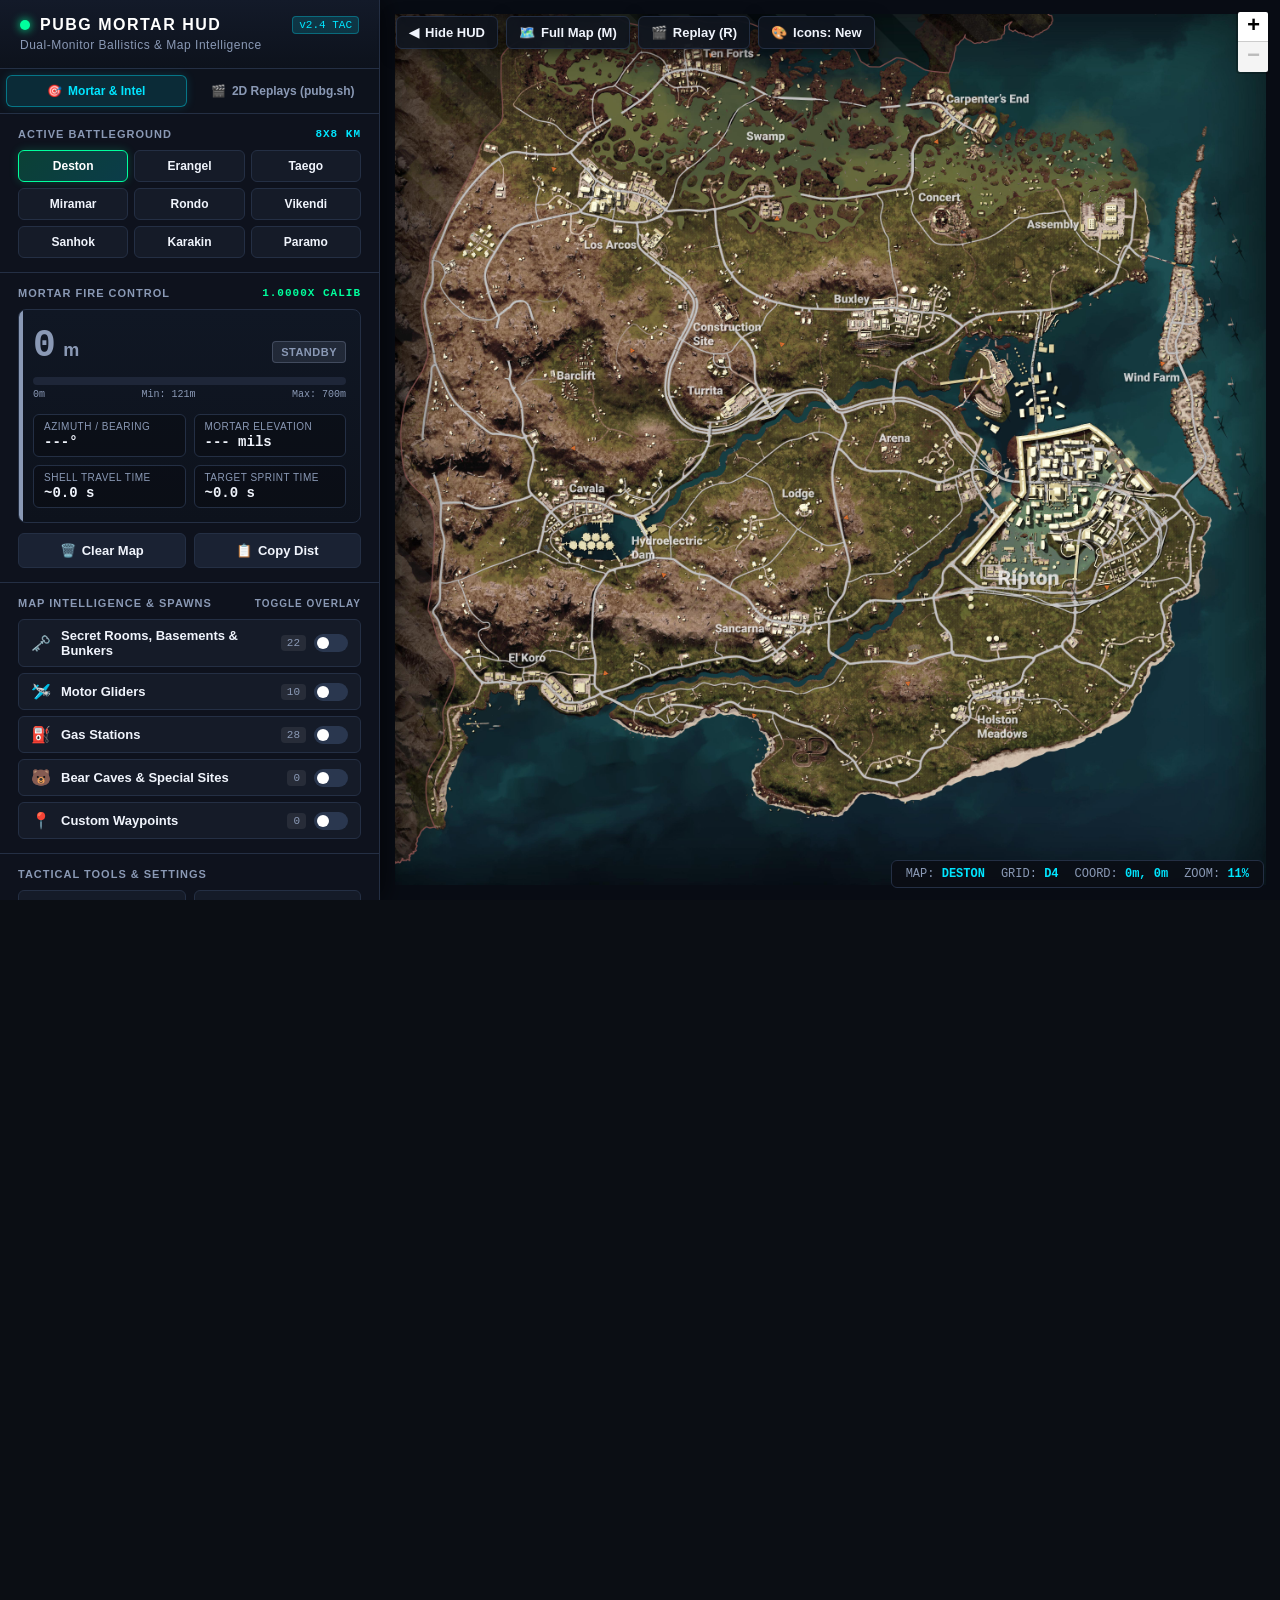
==== commit e46b3747: "Deploy PUBG Tactical Map & 2D Replay Suite to bludot.qzz.io (Legacy site preserved in _legacy_site/)" ====
--- a/index.html
+++ b/index.html
@@ -3,316 +3,1207 @@
 <head>
   <meta charset="UTF-8">
   <meta name="viewport" content="width=device-width, initial-scale=1.0">
-  <title>BLUdot — Facts. Tips. Insights.</title>
-  <meta name="description" content="BLUdot — Your daily dose of fascinating facts, life tips, and creative video editing.">
-  <link rel="stylesheet" href="css/style.css">
-  <link rel="stylesheet" href="https://cdnjs.cloudflare.com/ajax/libs/font-awesome/6.5.0/css/all.min.css">
+  <title>PUBG Tactical Mortar Computer & Interactive Map</title>
+  <link rel="stylesheet" href="assets/leaflet.css">
+  <link rel="stylesheet" href="style.css">
 </head>
 <body>
-
-<nav class="nav" id="nav">
-  <a href="index.html" class="nav-logo">
-    <span class="blu">BLU</span><span class="dot-logo"></span><span>dot</span>
-  </a>
-  <ul class="nav-links" id="navLinks">
-    <li><a href="index.html" class="active">Home</a></li>
-    <li><a href="facts.html">Facts & Tips</a></li>
-    <li><a href="portfolio.html">Portfolio</a></li>
-    <li><a href="contact.html">Contact</a></li>
-    <li><a href="https://youtube.com/@bludot.?si=pSSc-ZS6UurirwA7" target="_blank" class="nav-yt"><i class="fab fa-youtube"></i> YouTube</a></li>
-  </ul>
-  <div class="nav-toggle" id="navToggle">
-    <span></span><span></span><span></span>
+  <div id="app-container">
+    <!-- LEFT SIDEBAR -->
+    <aside id="sidebar">
+      <!-- HEADER -->
+      <div class="sidebar-header">
+        <div class="brand-row">
+          <div class="brand-title">
+            <div class="radar-dot"></div>
+            <span>PUBG MORTAR HUD</span>
+          </div>
+          <span class="version-badge">v2.4 TAC</span>
+        </div>
+        <div class="tagline">Dual-Monitor Ballistics & Map Intelligence</div>
+      </div>
+
+      <!-- SIDEBAR MODE TABS -->
+      <div class="sidebar-tab-switcher">
+        <button class="sidebar-tab-btn active" id="tab-btn-mortar">
+          <span>🎯</span> Mortar & Intel
+        </button>
+        <button class="sidebar-tab-btn" id="tab-btn-replay">
+          <span>🎬</span> 2D Replays (pubg.sh)
+        </button>
+      </div>
+
+      <!-- VIEW 1: MORTAR & INTEL VIEW -->
+      <div id="mortar-sidebar-view" class="sidebar-view-pane active">
+        <!-- MAP SELECTION -->
+        <div class="section-block">
+          <div class="section-label">
+            <span>Active Battleground</span>
+            <span id="map-size-label" style="font-family: var(--font-mono); color: var(--accent-cyan);">8x8 KM</span>
+          </div>
+        <div class="map-selector-grid">
+          <button class="map-btn active" data-map="deston">Deston</button>
+          <button class="map-btn" data-map="erangel">Erangel</button>
+          <button class="map-btn" data-map="taego">Taego</button>
+          <button class="map-btn" data-map="miramar">Miramar</button>
+          <button class="map-btn" data-map="rondo">Rondo</button>
+          <button class="map-btn" data-map="vikendi">Vikendi</button>
+          <button class="map-btn" data-map="sanhok">Sanhok</button>
+          <button class="map-btn" data-map="karakin">Karakin</button>
+          <button class="map-btn" data-map="paramo">Paramo</button>
+        </div>
+      </div>
+
+      <!-- MORTAR FIRING COMPUTER -->
+      <div class="section-block">
+        <div class="section-label">
+          <span>Mortar Fire Control</span>
+          <span id="calib-indicator" style="font-family: var(--font-mono); color: var(--accent-green);">1.000x CALIB</span>
+        </div>
+
+        <div class="ballistics-panel standby" id="ballistics-panel">
+          <div class="digital-readout-row">
+            <div>
+              <span class="distance-number" id="distance-readout">0</span>
+              <span class="unit-label">m</span>
+            </div>
+            <div class="status-badge status-standby" id="range-status-badge">Standby</div>
+          </div>
+
+          <!-- RANGE BAR -->
+          <div class="range-bar-container">
+            <div class="range-bar-track">
+              <div class="range-bar-fill" id="range-bar-fill"></div>
+            </div>
+            <div class="range-labels">
+              <span>0m</span>
+              <span>Min: 121m</span>
+              <span>Max: 700m</span>
+            </div>
+          </div>
+
+          <!-- TELEMETRY STATS -->
+          <div class="telemetry-grid">
+            <div class="telemetry-card">
+              <div class="telemetry-title">Azimuth / Bearing</div>
+              <div class="telemetry-val" id="bearing-val">---°</div>
+            </div>
+            <div class="telemetry-card">
+              <div class="telemetry-title">Mortar Elevation</div>
+              <div class="telemetry-val" id="elevation-val">--- mils</div>
+            </div>
+            <div class="telemetry-card">
+              <div class="telemetry-title">Shell Travel Time</div>
+              <div class="telemetry-val" id="flight-time-val">~0.0 s</div>
+            </div>
+            <div class="telemetry-card">
+              <div class="telemetry-title">Target Sprint Time</div>
+              <div class="telemetry-val" id="sprint-time-val">~0.0 s</div>
+            </div>
+          </div>
+        </div>
+
+        <div class="action-row">
+          <button class="btn-primary danger" id="clear-markers-btn" title="Clear Mortar and Target (Shortcut: C or Space)">
+            <span>🗑️</span> Clear Map
+          </button>
+          <button class="btn-primary" id="copy-distance-btn" title="Copy exact distance to clipboard">
+            <span>📋</span> Copy Dist
+          </button>
+        </div>
+      </div>
+
+      <!-- POI & SPAWN TOGGLES -->
+      <div class="section-block">
+        <div class="section-label">
+          <span>Map Intelligence & Spawns</span>
+          <span style="font-size: 10px; color: var(--text-muted);">Toggle Overlay</span>
+        </div>
+        <div class="filter-list">
+          <label class="filter-item">
+            <div class="filter-left">
+              <span class="filter-icon">🗝️</span>
+              <span>Secret Rooms, Basements & Bunkers</span>
+            </div>
+            <div style="display: flex; align-items: center; gap: 8px;">
+              <span class="filter-count" id="count-secret-rooms">0</span>
+              <label class="custom-switch">
+                <input type="checkbox" id="toggle-secret-rooms">
+                <span class="switch-slider"></span>
+              </label>
+            </div>
+          </label>
+
+          <label class="filter-item">
+            <div class="filter-left">
+              <span class="filter-icon">🛩️</span>
+              <span>Motor Gliders</span>
+            </div>
+            <div style="display: flex; align-items: center; gap: 8px;">
+              <span class="filter-count" id="count-gliders">0</span>
+              <label class="custom-switch">
+                <input type="checkbox" id="toggle-gliders">
+                <span class="switch-slider"></span>
+              </label>
+            </div>
+          </label>
+
+          <label class="filter-item">
+            <div class="filter-left">
+              <span class="filter-icon">⛽</span>
+              <span>Gas Stations</span>
+            </div>
+            <div style="display: flex; align-items: center; gap: 8px;">
+              <span class="filter-count" id="count-gas-stations">0</span>
+              <label class="custom-switch">
+                <input type="checkbox" id="toggle-gas-stations">
+                <span class="switch-slider"></span>
+              </label>
+            </div>
+          </label>
+
+          <label class="filter-item">
+            <div class="filter-left">
+              <span class="filter-icon">🐻</span>
+              <span>Bear Caves & Special Sites</span>
+            </div>
+            <div style="display: flex; align-items: center; gap: 8px;">
+              <span class="filter-count" id="count-special">0</span>
+              <label class="custom-switch">
+                <input type="checkbox" id="toggle-special">
+                <span class="switch-slider"></span>
+              </label>
+            </div>
+          </label>
+
+          <label class="filter-item">
+            <div class="filter-left">
+              <span class="filter-icon">📍</span>
+              <span>Custom Waypoints</span>
+            </div>
+            <div style="display: flex; align-items: center; gap: 8px;">
+              <span class="filter-count" id="count-custom">0</span>
+              <label class="custom-switch">
+                <input type="checkbox" id="toggle-custom">
+                <span class="switch-slider"></span>
+              </label>
+            </div>
+          </label>
+        </div>
+      </div>
+
+      <!-- TACTICAL TOOLS -->
+      <div class="section-block">
+        <div class="section-label">
+          <span>Tactical Tools & Settings</span>
+        </div>
+        <div class="tools-grid">
+          <button class="tool-card-btn" id="tool-flightpath-btn" title="Plot Plane Flight Route and Parachute Drop Corridor">
+            <span class="tool-icon">✈️</span>
+            <span class="tool-text">Flight Path</span>
+          </button>
+          <button class="tool-card-btn" id="tool-grid-btn" title="Toggle 1000m and 100m tactical grid lines">
+            <span class="tool-icon">📐</span>
+            <span class="tool-text">Grid Overlay</span>
+          </button>
+          <button class="tool-card-btn" id="tool-calibrate-btn" title="Calibrate Map Scale with In-Game Mortar Shots">
+            <span class="tool-icon">🎯</span>
+            <span class="tool-text">Calibrate</span>
+          </button>
+          <button class="tool-card-btn" id="tool-editmode-btn" title="Right-click anywhere to add, or left-click to edit/delete any marker">
+            <span class="tool-icon">✏️</span>
+            <span class="tool-text">Edit Markers</span>
+          </button>
+          <button class="tool-card-btn" id="tool-export-btn" title="Save & share your calibrated config with friends">
+            <span class="tool-icon">💾</span>
+            <span class="tool-text">Share / Export</span>
+          </button>
+          <button class="tool-card-btn" id="tool-replays-btn" title="2D Match Replays & Player Tracker (pubg.sh) (Shortcut: R)" style="border-color: rgba(0, 229, 255, 0.4); background: rgba(0, 229, 255, 0.08);">
+            <span class="tool-icon">🎬</span>
+            <span class="tool-text" style="color: #00e5ff; font-weight: bold;">2D Replay</span>
+          </button>
+          <button class="tool-card-btn" id="tool-fullscreen-btn" title="Toggle Fullscreen on 2nd monitor">
+            <span class="tool-icon">⛶</span>
+            <span class="tool-text">Fullscreen</span>
+          </button>
+        </div>
+      </div>
+      </div>
+      <!-- END #mortar-sidebar-view -->
+
+      <!-- VIEW 2: PUBG.SH 2D REPLAY & ROSTER SIDEBAR VIEW -->
+      <div id="replay-sidebar-view" class="sidebar-view-pane" style="display: none;">
+        <!-- SEARCH BOX SECTION -->
+        <div class="section-block replay-side-search-box">
+          <div class="section-label">
+            <span>Player Match Search</span>
+            <span style="font-size: 10px; color: #46d369; font-weight: bold; background: rgba(70, 211, 105, 0.12); border: 1px solid rgba(70, 211, 105, 0.35); padding: 1px 6px; border-radius: 4px;">🟢 KRAFTON OFFICIAL API</span>
+          </div>
+
+          <!-- Platform Selector Pills -->
+          <div class="replay-platform-pills">
+            <button class="platform-pill active" data-shard="steam">Steam</button>
+            <button class="platform-pill" data-shard="kakao">Kakao</button>
+            <button class="platform-pill" data-shard="xbox">Xbox</button>
+            <button class="platform-pill" data-shard="psn">PSN</button>
+          </div>
+
+          <!-- Player Input Row -->
+          <div class="replay-input-group">
+            <input type="text" id="sidebar-replay-input" class="form-input" placeholder="Search player name (e.g. XXmariyahXX)..." autocomplete="off" value="XXmariyahXX">
+            <button class="btn-primary" id="sidebar-replay-search-btn" title="Search player match history">
+              <span>🔍</span>
+            </button>
+          </div>
+
+          <div id="sidebar-replay-status" class="sidebar-replay-status">
+            Search any player on Steam/Console to stream official 2D match replays.
+          </div>
+          <div class="sidebar-theme-switch-row" style="margin-top: 10px; padding-top: 8px; border-top: 1px solid rgba(255, 255, 255, 0.08); display: flex; align-items: center; justify-content: space-between;">
+            <span style="font-size: 11px; color: #94a3b8; font-weight: 600;">Player Icon Style:</span>
+            <button id="sidebar-theme-toggle-btn" class="replay-theme-btn" title="Toggle Player Icon Theme (New Minimalist White vs Old Tactical Colors)">
+              <span>🎨</span> <span id="sidebar-theme-label">Icons: New (White)</span>
+            </button>
+          </div>
+        </div>
+
+        <!-- KRAFTON OFFICIAL PLAYER PROFILE & CAREER STATS CARD -->
+        <div id="player-profile-card" class="player-profile-card" style="display: none;">
+          <div class="profile-header-card">
+            <div class="profile-header-main">
+              <div class="profile-avatar-box">🪖</div>
+              <div class="profile-text-meta">
+                <div class="profile-name-row">
+                  <span id="profile-player-name" class="profile-player-name">--</span>
+                  <span id="profile-survival-level" class="survival-level-badge" style="display: none;" title="PUBG Survival Mastery Level"><img src="assets/survival_tier_badge.png" class="survival-tier-img" alt="Tier" /> LVL --</span>
+                  <span class="official-verified-badge" title="Verified via Official Krafton PUBG Developer API">✓ OFFICIAL API</span>
+                </div>
+                <div class="profile-clan-row" id="profile-clan-row" style="display: none;">
+                  <span class="clan-tag-badge" id="profile-clan-tag">--</span>
+                  <span class="clan-name-text" id="profile-clan-name">--</span>
+                  <span class="clan-level-badge" id="profile-clan-level">LVL --</span>
+                </div>
+              </div>
+            </div>
+          </div>
+
+          <!-- Ranked Tier Banner -->
+          <div id="profile-ranked-banner" class="profile-ranked-banner" style="display: none;">
+            <div class="ranked-left">
+              <span class="ranked-icon">🎖️</span>
+              <div>
+                <div class="ranked-tier-name" id="profile-ranked-tier">GOLD II</div>
+                <div class="ranked-rp-sub" id="profile-ranked-rp">2,001 RP</div>
+              </div>
+            </div>
+            <div class="ranked-right">
+              <div class="ranked-stat-pill">Top 10: <b id="profile-ranked-top10">--</b></div>
+              <div class="ranked-stat-pill">Avg Rank: <b id="profile-ranked-rank">--</b></div>
+            </div>
+          </div>
+
+          <!-- Career Stats Accordion / Section -->
+          <div class="profile-career-section">
+            <div class="profile-career-header">
+              <span id="profile-career-title">CAREER STATS</span>
+              <span id="profile-total-matches-badge" class="profile-matches-badge">0 Matches</span>
+            </div>
+
+            <!-- Match Type Switcher: Normal vs Ranked -->
+            <div class="profile-category-pills">
+              <button class="profile-category-pill active" data-category="normal">🎮 Normal Match</button>
+              <button class="profile-category-pill" data-category="ranked">🎖️ Ranked Match</button>
+            </div>
+
+            <!-- Career Game Mode Tabs -->
+            <div class="profile-modes-tabs">
+              <button class="profile-mode-tab active" data-pmode="squad">Squad</button>
+              <button class="profile-mode-tab" data-pmode="squad-fpp">Squad FPP</button>
+              <button class="profile-mode-tab" data-pmode="duo">Duo</button>
+              <button class="profile-mode-tab" data-pmode="solo">Solo</button>
+            </div>
+
+            <!-- Profile Date / Time Window Selector -->
+            <div class="profile-date-filter-row">
+              <div class="profile-date-chips">
+                <button class="profile-date-chip active" data-pdays="0">All Time (Lifetime)</button>
+                <button class="profile-date-chip" data-pdays="1">Today ⏱️</button>
+                <button class="profile-date-chip" data-pdays="7">7 Days</button>
+                <button class="profile-date-chip" data-pdays="30">30 Days</button>
+              </div>
+              <div class="date-slider-wrap profile-slider-wrap">
+                <span class="date-slider-label">Scope: <b id="profile-date-slider-val">All Time (Lifetime)</b></span>
+                <input type="range" id="profile-date-slider" min="0" max="60" value="0" class="date-slider-input" title="Slide to filter profile statistics by recency (in days)">
+              </div>
+            </div>
+
+            <!-- Career Stats Grid -->
+            <div class="profile-stats-grid" id="profile-stats-grid"></div>
+
+            <!-- Classified Intel Dossier Trigger Button -->
+            <div style="padding: 10px 14px 4px 14px;">
+              <button id="open-player-intel-btn" class="classified-dossier-btn" title="View Full Classified Account Dossier (Hidden Stats, Friendly Kills, Suicides, Odometry, etc.)">
+                <span class="dossier-btn-icon">📁</span>
+                <span class="dossier-btn-text">CLASSIFIED ACCOUNT DOSSIER</span>
+                <span class="dossier-btn-badge">RAW DATA</span>
+              </button>
+            </div>
+          </div>
+        </div>
+
+        <!-- SUB-VIEW A: MATCHES LIST -->
+        <div id="replay-view-matches" class="replay-subpane">
+          <div class="section-block" style="padding-bottom: 8px;">
+            <div class="replay-matches-header">
+              <span id="replay-matches-count-label" style="font-size: 12px; font-weight: bold; color: var(--text-muted);">Recent Matches</span>
+              <div class="replay-mode-filters">
+                <button class="mode-filter-chip active" data-filter="all">All</button>
+                <button class="mode-filter-chip" data-filter="ranked">🎖️ Ranked</button>
+                <button class="mode-filter-chip" data-filter="normal">Normal</button>
+                <button class="mode-filter-chip" data-filter="squad">Squad</button>
+                <button class="mode-filter-chip" data-filter="duo">Duo</button>
+                <button class="mode-filter-chip" data-filter="solo">Solo</button>
+              </div>
+            </div>
+
+            <!-- Date / Recency Filter & Slider -->
+            <div class="replay-date-filter-row">
+              <div class="date-filter-chips">
+                <button class="date-filter-chip active" data-days="0">All Time</button>
+                <button class="date-filter-chip" data-days="1">Today ⏱️</button>
+                <button class="date-filter-chip" data-days="7">7 Days</button>
+                <button class="date-filter-chip" data-days="30">30 Days</button>
+              </div>
+              <div class="date-slider-wrap">
+                <span class="date-slider-label">Window: <b id="date-slider-val">All Time</b></span>
+                <input type="range" id="match-date-slider" min="0" max="60" value="0" class="date-slider-input" title="Slide to filter matches by recency (in days)">
+              </div>
+            </div>
+          </div>
+          <div id="sidebar-matches-list" class="sidebar-matches-list">
+            <div class="empty-matches-prompt">
+              <span style="font-size: 28px;">🎮</span>
+              <p>Type any PUBG player's name above and hit Search to view their match history and play 2D replays.</p>
+            </div>
+          </div>
+        </div>
+
+        <!-- SUB-VIEW B: ACTIVE MATCH ROSTER & DETAILS -->
+        <div id="replay-view-roster" class="replay-subpane" style="display: none;">
+          <div class="section-block replay-roster-header-box">
+            <button id="roster-back-to-matches-btn" class="btn-primary" style="width: 100%; margin-bottom: 10px; font-size: 12px; padding: 6px 12px;">
+              <span>◀</span> Back to Matches
+            </button>
+            <div class="active-match-meta">
+              <div class="match-meta-row">
+                <span id="active-match-map" class="meta-map-badge">TAEGO</span>
+                <span id="active-match-mode" class="meta-mode-badge">SQUAD</span>
+                <span id="active-match-time" class="meta-time">28m 24s</span>
+              </div>
+              <div class="match-meta-stats">
+                <span>Spectating: <b id="tracking-player-name" style="color: #ffea00;">--</b></span>
+                <span id="tracking-player-stats" style="font-size: 11px; color: var(--text-muted);">🎯 0 Kills</span>
+              </div>
+            </div>
+          </div>
+
+          <!-- OPERATIVE TELEMETRY DOSSIER (DEEP TELEMETRY & ANTI-CHEAT ANALYSIS) -->
+          <div id="roster-player-dossier" class="player-dossier-card" style="display: none;">
+            <div class="dossier-header">
+              <div class="dossier-avatar" id="dossier-avatar">⭐</div>
+              <div class="dossier-names">
+                <div style="display: flex; align-items: center; gap: 6px;">
+                  <div class="dossier-player-name" id="dossier-name">--</div>
+                  <span id="dossier-survival-level" class="survival-level-badge" style="display: none;"><img src="assets/survival_tier_badge.png" class="survival-tier-img" alt="Tier" /> LVL --</span>
+                </div>
+                <div class="dossier-team-tag" id="dossier-tag">Squad #--</div>
+              </div>
+              <div class="dossier-status-pill" id="dossier-status">ALIVE</div>
+            </div>
+
+            <!-- Live Vitals: HP & Boost Bars -->
+            <div class="dossier-vitals">
+              <div class="vital-row">
+                <div class="vital-label">
+                  <span>HEALTH</span>
+                  <b id="dossier-hp-val">100 / 100</b>
+                </div>
+                <div class="vital-bar-track">
+                  <div class="vital-bar-fill hp" id="dossier-hp-bar" style="width: 100%;"></div>
+                </div>
+              </div>
+              <div class="vital-row">
+                <div class="vital-label">
+                  <span>BOOST GAUGE</span>
+                  <b id="dossier-boost-val" style="color: #ffb703;">0%</b>
+                </div>
+                <div class="vital-bar-track">
+                  <div class="vital-bar-fill boost" id="dossier-boost-bar" style="width: 0%;"></div>
+                </div>
+              </div>
+            </div>
+
+            <!-- Tactical Equipment (Helmet, Armor, Backpack) -->
+            <div class="dossier-gear-grid">
+              <div class="gear-slot" id="gear-helmet">
+                <span class="gear-icon">🪖</span>
+                <div class="gear-info">
+                  <span class="gear-type">HELMET</span>
+                  <span class="gear-name" id="dossier-helmet">None</span>
+                </div>
+              </div>
+              <div class="gear-slot" id="gear-vest">
+                <span class="gear-icon">🛡️</span>
+                <div class="gear-info">
+                  <span class="gear-type">ARMOR</span>
+                  <span class="gear-name" id="dossier-vest">None</span>
+                </div>
+              </div>
+              <div class="gear-slot" id="gear-backpack">
+                <span class="gear-icon">🎒</span>
+                <div class="gear-info">
+                  <span class="gear-type">BACKPACK</span>
+                  <span class="gear-name" id="dossier-backpack">None</span>
+                </div>
+              </div>
+            </div>
+
+            <!-- Weapon Loadout -->
+            <div class="dossier-weapons-section">
+              <span class="dossier-section-title">EQUIPPED ARSENAL</span>
+              <div class="dossier-weapons-list" id="dossier-weapons-list">
+                <span class="empty-weapon-text">No equipped weapons</span>
+              </div>
+            </div>
+
+            <!-- Anti-Cheat & Combat Anomaly Heuristics -->
+            <div class="dossier-integrity" id="dossier-integrity-box">
+              <div class="integrity-badge normal" id="dossier-integrity-badge">
+                <span id="dossier-integrity-icon">🛡️</span>
+                <span id="dossier-integrity-title">NORMAL PLAYSTYLE</span>
+              </div>
+              <div class="integrity-metrics" id="dossier-integrity-metrics">
+                <span>HS Kill: <b id="dossier-hs-rate">0%</b></span>
+                <span>Longest: <b id="dossier-longest-kill">0m</b></span>
+                <span>Dmg: <b id="dossier-total-dmg">0</b></span>
+              </div>
+            </div>
+
+            <!-- Inspect Full Account Intel Button for Tracked Player -->
+            <button id="roster-view-full-intel-btn" class="classified-dossier-btn" style="margin-top: 10px;" title="View Full Classified Account Dossier for this player">
+              <span class="dossier-btn-icon">📁</span>
+              <span class="dossier-btn-text">INSPECT FULL ACCOUNT INTEL</span>
+              <span class="dossier-btn-badge">RAW DATA</span>
+            </button>
+          </div>
+
+          <!-- Roster Search & Filter -->
+          <div class="section-block" style="padding: 8px 14px;">
+            <input type="text" id="roster-search-input" class="form-input" placeholder="Filter player in roster..." style="font-size: 12px; height: 32px;">
+          </div>
+
+          <!-- Squad Roster List -->
+          <div id="sidebar-roster-list" class="sidebar-roster-list"></div>
+        </div>
+      </div>
+      <!-- END #replay-sidebar-view -->
+    </aside>
+
+    <!-- MAIN MAP VIEWPORT -->
+    <main id="map-viewport">
+      <!-- FLOATING QUICK CONTROLS -->
+      <div class="map-floating-controls">
+        <button class="map-floating-btn" id="toggle-sidebar-btn" title="Toggle Sidebar HUD (Shortcut: H)">
+          <span id="sidebar-toggle-icon">◀</span> <span id="sidebar-toggle-text">Hide HUD</span>
+        </button>
+        <button class="map-floating-btn" id="full-map-view-btn" title="Reset to Full Map View (Shortcut: M)">
+          <span>🗺️</span> Full Map (M)
+        </button>
+        <button class="map-floating-btn" id="floating-replay-btn" title="2D Match Replays & Player Tracker (Shortcut: R)">
+          <span>🎬</span> Replay (R)
+        </button>
+        <button class="map-floating-btn" id="floating-theme-btn" title="Switch Player Icon Theme (New White vs Old Colors) - Shortcut: T">
+          <span>🎨</span> <span id="floating-theme-label">Icons: New</span>
+        </button>
+      </div>
+
+      <!-- FLOATING MODE BANNER -->
+      <div class="floating-mode-indicator" id="mode-indicator">
+        <span id="mode-indicator-text">MODE ACTIVE</span>
+        <button id="cancel-mode-btn" style="background: none; border: none; cursor: pointer; font-weight: bold; margin-left: 8px;">✕ Cancel</button>
+      </div>
+
+      <!-- REPLAY KILLFEED TICKER -->
+      <div id="replay-killfeed" class="replay-killfeed" style="display: none;"></div>
+
+      <!-- REPLAY TIMELINE CONTROLLER BAR (pubg.sh Layout) -->
+      <div id="replay-controller-bar" class="replay-controller-bar" style="display: none;">
+        <div class="replay-meta-left">
+          <div id="replay-match-date" class="replay-match-date">Match Replay</div>
+          <div id="replay-match-placement" class="replay-match-placement"><b id="replay-meta-rank">--</b>, <b id="replay-meta-kills">0 kills</b></div>
+        </div>
+
+        <div class="replay-timeline-center">
+          <div class="replay-playhead-readout">
+            <span id="replay-current-time">00:00.0</span>
+          </div>
+          <div class="replay-slider-track-wrap">
+            <input type="range" id="replay-scrub-slider" min="0" max="100" value="0" step="0.1" class="replay-slider">
+            <div id="replay-kill-marks" class="replay-kill-marks"></div>
+          </div>
+        </div>
+
+        <div class="replay-controls-right">
+          <button id="replay-play-btn" class="replay-play-btn" title="Play / Pause (Space)">▶</button>
+          <div class="replay-speed-selector">
+            <button class="replay-speed-btn active" data-speed="1">1x</button>
+            <button class="replay-speed-btn" data-speed="2">2x</button>
+            <button class="replay-speed-btn" data-speed="5">5x</button>
+            <button class="replay-speed-btn" data-speed="10">10x</button>
+            <button class="replay-speed-btn" data-speed="20">20x</button>
+          </div>
+          <label class="replay-toggle-pill" title="Show only spectated player & squad (pubg.sh mode)">
+            <input type="checkbox" id="replay-toggle-squad-only">
+            <span>Squad</span>
+          </label>
+          <label class="replay-toggle-pill" title="Toggle bullet tracers">
+            <input type="checkbox" id="replay-toggle-tracers" checked>
+            <span>Tracers</span>
+          </label>
+          <label class="replay-toggle-pill" title="Auto-center camera on spectated player">
+            <input type="checkbox" id="replay-toggle-follow">
+            <span>Follow</span>
+          </label>
+          <button id="replay-theme-toggle" class="replay-theme-btn" title="Toggle Theme: New Minimalist vs Classic Neon (Shortcut: T)">
+            <span>🎨</span> <span id="replay-theme-label">Theme: New</span>
+          </button>
+          <button id="replay-exit-btn" class="replay-exit-btn" title="Exit Replay Mode">✕ Exit</button>
+        </div>
+      </div>
+
+      <!-- ICONIC PUBG.SH ALIVE BADGE (TOP-LEFT OF MAP) -->
+      <div id="replay-alive-hud" class="replay-alive-hud" style="display: none;">
+        <span id="replay-alive-count" class="alive-num">--</span>
+        <span class="alive-text">ALIVE</span>
+      </div>
+
+      <!-- LEAFLET MAP -->
+      <div id="leaflet-map"></div>
+
+      <!-- FLOATING HUD STATUS BAR -->
+      <div class="hud-coords-bar">
+        <span>MAP: <b id="hud-map-name">DESTON</b></span>
+        <span>GRID: <b id="hud-grid-coord">D4</b></span>
+        <span>COORD: <b id="hud-xy-coord">0m, 0m</b></span>
+        <span>ZOOM: <b id="hud-zoom-val">100%</b></span>
+      </div>
+    </main>
   </div>
-</nav>
-
-<div class="page-wrap">
-
-  <!-- ═══ HERO ═══ -->
-  <section class="hero">
-    <div class="hero-bg">
-      <canvas id="particles"></canvas>
-    </div>
-    <div class="hero-inner">
-      <div class="hero-left">
-        <div class="hero-badge">
-          <span class="dot-live"></span>
-          Creating on YouTube weekly
-        </div>
-        <h1 class="hero-title">
-          Where <span class="gradient-text">curiosity</span><br>meets <span class="gradient-text">creativity</span>
-        </h1>
-        <p class="hero-sub">Facts that surprise. Tips that stick. Videos that move people. Welcome to BLUdot — your daily dose of knowledge and visual craft.</p>
-        <div class="hero-btns">
-          <a href="facts.html" class="btn btn-primary"><i class="fas fa-bolt"></i> Explore Facts</a>
-          <a href="portfolio.html" class="btn btn-outline"><i class="fas fa-film"></i> View Portfolio</a>
-        </div>
-        <div class="hero-stats">
-          <div class="stat">
-            <div class="stat-val"><span id="c1">0</span><em>+</em></div>
-            <p>Facts Shared</p>
-          </div>
-          <div class="stat-sep"></div>
-          <div class="stat">
-            <div class="stat-val"><span id="c2">0</span><em>+</em></div>
-            <p>Tips & Tricks</p>
-          </div>
-          <div class="stat-sep"></div>
-          <div class="stat">
-            <div class="stat-val"><span id="c3">0</span><em>+</em></div>
-            <p>Projects Edited</p>
-          </div>
-        </div>
-      </div>
-      <div class="hero-visual">
-        <div class="float-card">
-          <div class="fc-icon"><i class="fas fa-brain"></i></div>
-          <p class="fc-lbl">Did You Know?</p>
-          <p class="fc-text">Honey never spoils — archaeologists found 3,000-year-old honey in Egyptian tombs still perfectly edible.</p>
-          <div class="fc-tag"><span class="tag tag-cyan">Science</span></div>
-        </div>
-        <div class="float-card c2">
-          <div class="fc-icon"><i class="fas fa-film"></i></div>
-          <p class="fc-lbl">Latest Edit</p>
-          <p class="fc-text">Cinematic color grade + motion graphics reel — available for your project.</p>
-          <div class="fc-tag"><span class="tag tag-purple">Portfolio</span></div>
-        </div>
-      </div>
-    </div>
-    <div class="hero-scroll">
-      <div class="scroll-mouse"></div>
-      <span>Scroll</span>
-    </div>
-  </section>
-
-  <!-- ═══ ABOUT ═══ -->
-  <section class="section" style="background:var(--bg2)">
-    <div class="container">
-      <div class="about-grid">
-        <div class="reveal">
-          <span class="section-lbl">About BLUdot</span>
-          <h2 class="section-title">More than just a<br><span>YouTube channel</span></h2>
-          <p class="section-sub">BLUdot is a creative space where mind-blowing facts, practical tips, and stunning video edits collide. Built for the curious and the creative.</p>
-          <div class="about-features">
-            <div class="about-feat">
-              <div class="af-icon"><i class="fas fa-lightbulb"></i></div>
-              <div>
-                <h4>Fascinating Facts</h4>
-                <p>Bite-sized knowledge drops from science, history, tech, and beyond that'll leave you amazed.</p>
-              </div>
-            </div>
-            <div class="about-feat">
-              <div class="af-icon p"><i class="fas fa-tools"></i></div>
-              <div>
-                <h4>Useful Tips</h4>
-                <p>Practical advice for everyday life, creativity, and levelling up your workflow.</p>
-              </div>
-            </div>
-            <div class="about-feat">
-              <div class="af-icon c"><i class="fas fa-film"></i></div>
-              <div>
-                <h4>Video Editing</h4>
-                <p>Professional editing work — cinematic, YouTube, promos. The kind that gets noticed.</p>
-              </div>
-            </div>
-          </div>
-        </div>
-        <div class="reveal" data-delay="2">
-          <div class="cat-grid">
-            <a href="facts.html?cat=science" class="cat-item">
-              <i class="fas fa-flask"></i><p>Science</p>
-            </a>
-            <a href="facts.html?cat=tech" class="cat-item">
-              <i class="fas fa-microchip"></i><p>Technology</p>
-            </a>
-            <a href="facts.html?cat=space" class="cat-item">
-              <i class="fas fa-satellite"></i><p>Space</p>
-            </a>
-            <a href="facts.html?cat=history" class="cat-item">
-              <i class="fas fa-landmark"></i><p>History</p>
-            </a>
-            <a href="facts.html?cat=tips" class="cat-item">
-              <i class="fas fa-heart"></i><p>Life Tips</p>
-            </a>
-            <a href="facts.html?cat=random" class="cat-item">
-              <i class="fas fa-random"></i><p>Random</p>
-            </a>
-          </div>
-        </div>
-      </div>
-    </div>
-  </section>
-
-  <!-- ═══ FACTS PREVIEW ═══ -->
-  <section class="section">
-    <div class="container">
-      <div class="section-hd">
-        <div>
-          <span class="section-lbl">Latest Facts</span>
-          <h2 class="section-title">Hover to <span>discover</span></h2>
-        </div>
-        <a href="facts.html" class="btn btn-ghost">All Facts <i class="fas fa-arrow-right"></i></a>
-      </div>
-      <div class="flip-grid">
-        <div class="flip-card reveal" data-delay="1">
-          <div class="flip-inner">
-            <div class="flip-front">
-              <div class="ff-icon"><i class="fas fa-satellite"></i></div>
-              <span class="tag tag-blue">Space</span>
-              <h3>Space is completely silent</h3>
-              <p class="ff-hint">Hover to reveal the fact →</p>
-            </div>
-            <div class="flip-back">
-              <span class="tag tag-blue">Space</span>
-              <p>In space there's no medium for sound waves to travel through. Every explosion, engine, and shockwave you see in sci-fi movies would be completely, perfectly silent in reality.</p>
-              <a href="facts.html" class="btn btn-outline">More Facts</a>
-            </div>
-          </div>
-        </div>
-        <div class="flip-card reveal" data-delay="2">
-          <div class="flip-inner">
-            <div class="flip-front">
-              <div class="ff-icon" style="background:rgba(34,211,238,.12);color:var(--cyan)"><i class="fas fa-water"></i></div>
-              <span class="tag tag-cyan">Ocean</span>
-              <h3>95% of oceans unexplored</h3>
-              <p class="ff-hint">Hover to reveal the fact →</p>
-            </div>
-            <div class="flip-back">
-              <span class="tag tag-cyan">Ocean</span>
-              <p>Over 95% of Earth's oceans remain completely unexplored. We know more about the surface of Mars than we do about the deep ocean — which may still hold creatures we've never encountered.</p>
-              <a href="facts.html" class="btn btn-outline">More Facts</a>
-            </div>
-          </div>
-        </div>
-        <div class="flip-card reveal" data-delay="3">
-          <div class="flip-inner">
-            <div class="flip-front">
-              <div class="ff-icon" style="background:rgba(139,92,246,.12);color:var(--purple)"><i class="fas fa-brain"></i></div>
-              <span class="tag tag-purple">Human Body</span>
-              <h3>Your brain generates electricity</h3>
-              <p class="ff-hint">Hover to reveal the fact →</p>
-            </div>
-            <div class="flip-back">
-              <span class="tag tag-purple">Human Body</span>
-              <p>The human brain generates around 20 watts of electricity — enough to power a dim light bulb. Every thought you have is a literal electrical impulse firing across 86 billion neurons.</p>
-              <a href="facts.html" class="btn btn-outline">More Facts</a>
-            </div>
-          </div>
-        </div>
-      </div>
-    </div>
-  </section>
-
-  <!-- ═══ PORTFOLIO PREVIEW ═══ -->
-  <section class="section" style="background:var(--bg2)">
-    <div class="container">
-      <div class="section-hd">
-        <div>
-          <span class="section-lbl">Video Editing</span>
-          <h2 class="section-title">The <span>reel</span> deal</h2>
-          <p class="section-sub" style="margin-top:.5rem">Professional editing work — cinematic, YouTube, promos & more.</p>
-        </div>
-        <a href="portfolio.html" class="btn btn-ghost">Full Portfolio <i class="fas fa-arrow-right"></i></a>
-      </div>
-      <div class="port-prev-grid">
-        <div class="port-prev-item reveal" data-delay="1">
-          <div class="port-thumb t1">
-            <i class="fas fa-film"></i>
-            <div class="port-overlay">
-              <div class="play-btn"><i class="fas fa-play"></i></div>
-              <span class="tag tag-blue">Cinematic</span>
-            </div>
-          </div>
-          <div class="port-info">
-            <h4>Cinematic Reel 2024</h4>
-            <p>Color graded shortfilm showcase</p>
-          </div>
-        </div>
-        <div class="port-prev-item reveal" data-delay="2">
-          <div class="port-thumb t2">
-            <i class="fab fa-youtube"></i>
-            <div class="port-overlay">
-              <div class="play-btn"><i class="fas fa-play"></i></div>
-              <span class="tag tag-purple">YouTube</span>
-            </div>
-          </div>
-          <div class="port-info">
-            <h4>BLUdot Intro Pack</h4>
-            <p>Motion graphics & transitions</p>
-          </div>
-        </div>
-        <div class="port-prev-item reveal" data-delay="3">
-          <div class="port-thumb t3">
-            <i class="fas fa-ad"></i>
-            <div class="port-overlay">
-              <div class="play-btn"><i class="fas fa-play"></i></div>
-              <span class="tag tag-green">Promo</span>
-            </div>
-          </div>
-          <div class="port-info">
-            <h4>Product Promo Edit</h4>
-            <p>Fast-paced brand video</p>
-          </div>
-        </div>
-      </div>
-    </div>
-  </section>
-
-  <!-- ═══ YT CTA ═══ -->
-  <section class="section">
-    <div class="container">
-      <div class="yt-cta-box reveal">
-        <div class="yt-icon"><i class="fab fa-youtube"></i></div>
-        <h2>Join the <span class="gradient-text">BLUdot</span> community</h2>
-        <p>New facts, tips, and creative videos drop every week. Hit subscribe and never miss a knowledge bomb.</p>
-        <a href="https://youtube.com/@bludot.?si=pSSc-ZS6UurirwA7" target="_blank" class="btn btn-yt btn-primary">
-          <i class="fab fa-youtube"></i> Subscribe Now
-        </a>
-      </div>
-    </div>
-  </section>
-
-</div><!-- end page-wrap -->
-
-<footer>
-  <div class="footer-grid">
-    <div class="footer-brand">
-      <a href="index.html" class="nav-logo" style="font-size:1.3rem">
-        <span class="blu">BLU</span><span class="dot-logo"></span><span>dot</span>
-      </a>
-      <p>Facts that surprise. Tips that stick. Edits that move people. This is BLUdot.</p>
-    </div>
-    <div class="footer-col">
-      <h4>Navigate</h4>
-      <a href="index.html">Home</a>
-      <a href="facts.html">Facts & Tips</a>
-      <a href="portfolio.html">Portfolio</a>
-      <a href="contact.html">Contact</a>
-    </div>
-    <div class="footer-col">
-      <h4>Categories</h4>
-      <a href="facts.html">Science</a>
-      <a href="facts.html">Technology</a>
-      <a href="facts.html">History</a>
-      <a href="facts.html">Life Tips</a>
-    </div>
-    <div class="footer-col">
-      <h4>Connect</h4>
-      <a href="https://youtube.com/@BLUdot" target="_blank"><i class="fab fa-youtube"></i> YouTube</a>
-      <a href="#"><i class="fab fa-instagram"></i> Instagram</a>
-      <a href="#"><i class="fab fa-twitter"></i> Twitter / X</a>
+
+  <!-- CALIBRATION MODAL -->
+  <div class="modal-overlay" id="modal-calibration">
+    <div class="modal-box">
+      <div class="modal-header">
+        <div class="modal-title"><span>🎯</span> In-Game Scale Calibration</div>
+        <button class="modal-close-btn" data-close="modal-calibration">&times;</button>
+      </div>
+      <div class="modal-body">
+        <p>If PUBG changes map scales or mortar trajectory calculations in an update, you can calibrate this tool using real in-game mortar test shots.</p>
+
+        <div class="calibration-step-box">
+          <div class="step-header">Option 1: Two-Shot Mortar Test (Recommended)</div>
+          <p style="font-size: 12px; margin-bottom: 8px;">
+            1. Deploy a mortar in-game.<br>
+            2. Fire 1st shot at minimum range (<b>121m</b>).<br>
+            3. Fire 2nd shot at maximum range (<b>700m</b>).<br>
+            4. Click "Start 2-Shot Calibration" below, then click your mortar position and both shell impact craters on the map!
+          </p>
+          <button class="btn-primary" id="start-two-shot-calib-btn" style="width: 100%;">
+            <span>🎯</span> Start In-Game 2-Shot Calibration
+          </button>
+        </div>
+
+        <div class="calibration-step-box">
+          <div class="step-header">Option 2: Manual Reference Scale Factor</div>
+          <div class="form-group" style="margin-bottom: 0;">
+            <label class="form-label">Scale Multiplier (Default: 1.0000)</label>
+            <div style="display: flex; gap: 8px;">
+              <input type="number" id="manual-scale-input" class="form-input" step="0.001" value="1.000">
+              <button class="btn-primary" id="apply-manual-scale-btn" style="flex: none; width: 120px;">Apply</button>
+            </div>
+          </div>
+        </div>
+
+        <div style="display: flex; justify-content: space-between; align-items: center; margin-top: 10px;">
+          <span style="font-size: 12px; color: var(--text-muted);">Current Active Scale: <b id="current-calib-display" style="color: var(--accent-green);">1.0000x</b></span>
+          <button class="btn-primary danger" id="reset-calib-btn" style="flex: none;">Reset to Default</button>
+        </div>
+      </div>
+      <div class="modal-footer">
+        <button class="btn-primary" data-close="modal-calibration">Done</button>
+      </div>
     </div>
   </div>
-  <div class="footer-btm">
-    <p>© 2024 BLUdot. All rights reserved.</p>
-    <div class="footer-socials">
-      <a href="https://youtube.com/@BLUdot" target="_blank"><i class="fab fa-youtube"></i></a>
-      <a href="#"><i class="fab fa-instagram"></i></a>
-      <a href="#"><i class="fab fa-twitter"></i></a>
+
+  <!-- CUSTOM MARKER EDIT/ADD MODAL -->
+  <div class="modal-overlay" id="modal-marker">
+    <div class="modal-box">
+      <div class="modal-header">
+        <div class="modal-title" id="marker-modal-title"><span>📍</span> Custom Tactical Marker</div>
+        <button class="modal-close-btn" data-close="modal-marker">&times;</button>
+      </div>
+      <div class="modal-body">
+        <input type="hidden" id="marker-edit-id">
+        <input type="hidden" id="marker-edit-x">
+        <input type="hidden" id="marker-edit-y">
+
+        <div class="form-group">
+          <label class="form-label">Marker Title / Label</label>
+          <input type="text" id="marker-input-title" class="form-input" placeholder="e.g. Secret Room Roof Access">
+        </div>
+
+        <div class="form-group">
+          <label class="form-label">Category</label>
+          <select id="marker-input-type" class="form-select">
+            <option value="secret_room">🗝️ Secret Room / Basement / Bunker</option>
+            <option value="glider">🛩️ Motor Glider</option>
+            <option value="gas_station">⛽ Gas Station</option>
+            <option value="special">🐻 Bear Cave / Special Site</option>
+            <option value="custom">📍 Custom Waypoint / Note</option>
+          </select>
+        </div>
+
+        <div class="form-group">
+          <label class="form-label">Tactical Notes & Intel</label>
+          <textarea id="marker-input-desc" class="form-textarea" placeholder="e.g. Drone hole on western exterior wall. Guaranteed Level 3 helmet."></textarea>
+        </div>
+
+        <div style="font-size: 11px; color: var(--text-muted); font-family: var(--font-mono);">
+          Location: <span id="marker-coords-preview">X: 0m, Y: 0m</span>
+        </div>
+      </div>
+      <div class="modal-footer">
+        <button class="btn-primary danger" id="marker-delete-btn" style="display: none; margin-right: auto;">Delete</button>
+        <button class="btn-primary" data-close="modal-marker">Cancel</button>
+        <button class="btn-primary" id="marker-save-btn" style="background: var(--accent-green); color: #000; font-weight: 700;">Save Marker</button>
+      </div>
     </div>
   </div>
-</footer>
-
-<script src="js/main.js"></script>
+
+  <!-- EXPORT / IMPORT CONFIG MODAL -->
+  <div class="modal-overlay" id="modal-export">
+    <div class="modal-box">
+      <div class="modal-header">
+        <div class="modal-title"><span>💾</span> Share / Backup Configuration</div>
+        <button class="modal-close-btn" data-close="modal-export">&times;</button>
+      </div>
+      <div class="modal-body">
+        <p>Save all your custom map calibrations, corrected vehicle spawns, and secret room pins into a single file to share with teammates.</p>
+
+        <div class="calibration-step-box">
+          <div class="step-header">Export Configuration File</div>
+          <p style="font-size: 12px; margin-bottom: 8px;">Downloads a <code>pubg_tactical_config.json</code> file with all your custom pins and scales.</p>
+          <button class="btn-primary" id="export-download-btn" style="width: 100%;">
+            <span>📥</span> Download Config File (.json)
+          </button>
+        </div>
+
+        <div class="calibration-step-box">
+          <div class="step-header">Import Configuration File</div>
+          <p style="font-size: 12px; margin-bottom: 8px;">Load a configuration file shared by a teammate.</p>
+          <input type="file" id="import-file-input" accept=".json" style="display: none;">
+          <button class="btn-primary" id="import-browse-btn" style="width: 100%;">
+            <span>📤</span> Choose File to Import
+          </button>
+        </div>
+      </div>
+      <div class="modal-footer">
+        <button class="btn-primary" data-close="modal-export">Close</button>
+      </div>
+    </div>
+  </div>
+
+  <!-- CLASSIFIED PLAYER INTEL & HIDDEN ACCOUNT DOSSIER MODAL -->
+  <div class="modal-overlay" id="modal-player-intel">
+    <div class="modal-box modal-box-intel">
+      <div class="modal-header intel-modal-header">
+        <div class="modal-title">
+          <span class="intel-badge-icon">🪖</span>
+          <span id="intel-modal-title">CLASSIFIED OPERATIVE DOSSIER</span>
+        </div>
+        <button class="modal-close-btn" data-close="modal-player-intel">&times;</button>
+      </div>
+
+      <div class="modal-body intel-modal-body">
+        <!-- Top Identity & Security Clearance Bar -->
+        <div class="intel-id-banner">
+          <div class="intel-avatar-box" id="intel-avatar-icon">⭐</div>
+          <div class="intel-id-details">
+            <div class="intel-name-row">
+              <span class="intel-player-name" id="intel-player-name">--</span>
+              <span id="intel-survival-badge" class="survival-level-badge" style="display: none;"><img src="assets/survival_tier_badge.png" class="survival-tier-img" alt="Tier" /> LVL --</span>
+              <span class="intel-verdict-pill" id="intel-account-type">VERIFIED STEAM HUMAN</span>
+              <span class="intel-clan-tag" id="intel-clan-tag" style="display: none;">[CLAN]</span>
+            </div>
+            <div class="intel-sub-id-row">
+              <span class="intel-account-id-label">MASTER ID:</span>
+              <code class="intel-account-id-val" id="intel-account-id">account.--------------------------------</code>
+              <button class="intel-copy-id-btn" id="intel-copy-id-btn" title="Copy Account ID">📋 Copy</button>
+              <span class="intel-platform-pill" id="intel-platform">STEAM</span>
+            </div>
+          </div>
+        </div>
+
+        <!-- Intel Category Switcher: Normal Career vs Ranked Season -->
+        <div class="intel-category-pills">
+          <button class="intel-category-pill active" data-icategory="normal">🎮 Normal Career Dossier</button>
+          <button class="intel-category-pill" data-icategory="ranked">🎖️ Ranked Season Dossier</button>
+        </div>
+
+        <!-- Mode Selector Tabs -->
+        <div class="intel-mode-tabs">
+          <button class="intel-mode-tab active" data-imode="squad">Squad</button>
+          <button class="intel-mode-tab" data-imode="squad-fpp">Squad FPP</button>
+          <button class="intel-mode-tab" data-imode="duo">Duo</button>
+          <button class="intel-mode-tab" data-imode="solo">Solo</button>
+        </div>
+
+        <!-- Intel Date / Recency Time Window Selector -->
+        <div class="intel-date-filter-row">
+          <div class="intel-date-chips">
+            <button class="intel-date-chip active" data-idays="0">All Time (Lifetime)</button>
+            <button class="intel-date-chip" data-idays="1">Today ⏱️</button>
+            <button class="intel-date-chip" data-idays="7">7 Days</button>
+            <button class="intel-date-chip" data-idays="30">30 Days</button>
+          </div>
+          <div class="date-slider-wrap intel-slider-wrap">
+            <span class="date-slider-label">Dossier Scope: <b id="intel-date-slider-val">All Time (Lifetime)</b></span>
+            <input type="range" id="intel-date-slider" min="0" max="60" value="0" class="date-slider-input" title="Slide to filter dossier statistics by recency (in days)">
+          </div>
+        </div>
+
+        <div id="intel-loading-indicator" style="display: none; text-align: center; padding: 24px; color: var(--accent-cyan); font-family: var(--font-mono);">
+          <div class="intel-spinner"></div>
+          <span style="font-size: 12px; letter-spacing: 1px;">DECRYPTING KRAFTON CLASSIFIED TELEMETRY & LIFETIME LOGS...</span>
+        </div>
+
+        <div id="intel-content-sections">
+          <div id="intel-normal-sections">
+            <!-- Section 1: Hidden Incidents (Normally hidden by PUBG) -->
+          <div class="intel-section">
+            <div class="intel-section-header warning-header">
+              <span>⚠️ UNCENSORED INCIDENTS & HIDDEN TELEMETRY</span>
+              <span class="intel-header-note">NEVER DISPLAYED IN NORMAL IN-GAME SUMMARY</span>
+            </div>
+            <div class="intel-grid col-3">
+              <div class="intel-card danger-card">
+                <div class="intel-card-val text-red" id="intel-team-kills">0</div>
+                <div class="intel-card-lbl">Team Kills (Friendly Fire) 🩸</div>
+              </div>
+              <div class="intel-card warning-card">
+                <div class="intel-card-val text-yellow" id="intel-suicides">0</div>
+                <div class="intel-card-lbl">Suicides / Self-Kills 💀</div>
+              </div>
+              <div class="intel-card">
+                <div class="intel-card-val text-cyan" id="intel-road-kills">0</div>
+                <div class="intel-card-lbl">Road Kills (Vehicles) 🚙</div>
+              </div>
+              <div class="intel-card">
+                <div class="intel-card-val" id="intel-veh-destroys">0</div>
+                <div class="intel-card-lbl">Vehicles Destroyed 💥</div>
+              </div>
+              <div class="intel-card">
+                <div class="intel-card-val text-green" id="intel-dbnos">0</div>
+                <div class="intel-card-lbl">Knockdowns (dBNOs) 🎯</div>
+              </div>
+              <div class="intel-card">
+                <div class="intel-card-val" id="intel-weapons-looted">0</div>
+                <div class="intel-card-lbl">Weapons Looted 🔫</div>
+              </div>
+            </div>
+          </div>
+
+          <!-- Section 2: Medical & Sustenance -->
+          <div class="intel-section">
+            <div class="intel-section-header">
+              <span>💉 MEDICAL, SUSTENANCE & SUPPORT TELEMETRY</span>
+            </div>
+            <div class="intel-grid col-3">
+              <div class="intel-card">
+                <div class="intel-card-val text-green" id="intel-heals">0</div>
+                <div class="intel-card-lbl">Medical Items Used 🩹</div>
+              </div>
+              <div class="intel-card">
+                <div class="intel-card-val text-gold" id="intel-boosts">0</div>
+                <div class="intel-card-lbl">Boosts Injected (Drinks/Pills) ⚡</div>
+              </div>
+              <div class="intel-card">
+                <div class="intel-card-val text-cyan" id="intel-revives">0</div>
+                <div class="intel-card-lbl">Teammates Revived 🤝</div>
+              </div>
+            </div>
+          </div>
+
+          <!-- Section 3: Odometry & Movement Distances -->
+          <div class="intel-section">
+            <div class="intel-section-header">
+              <span>🏃 ODOMETRY & MOVEMENT TELEMETRY</span>
+            </div>
+            <div class="intel-grid col-3">
+              <div class="intel-card">
+                <div class="intel-card-val" id="intel-walk-dist">0 km</div>
+                <div class="intel-card-lbl">Foot Distance (Walk/Sprint) 🥾</div>
+              </div>
+              <div class="intel-card">
+                <div class="intel-card-val" id="intel-ride-dist">0 km</div>
+                <div class="intel-card-lbl">Vehicle Driving Distance 🏎️</div>
+              </div>
+              <div class="intel-card">
+                <div class="intel-card-val" id="intel-swim-dist">0 km</div>
+                <div class="intel-card-lbl">Swimming Distance 🏊</div>
+              </div>
+              <div class="intel-card">
+                <div class="intel-card-val text-cyan" id="intel-time-survived">0h</div>
+                <div class="intel-card-lbl">Total Time Survived ⏳</div>
+              </div>
+              <div class="intel-card">
+                <div class="intel-card-val text-gold" id="intel-longest-survived">--</div>
+                <div class="intel-card-lbl">Longest Match Record 🏆</div>
+              </div>
+              <div class="intel-card">
+                <div class="intel-card-val" id="intel-avg-survival">--</div>
+                <div class="intel-card-lbl">Avg Survival / Match ⏱️</div>
+              </div>
+            </div>
+          </div>
+
+          <!-- Section 4: Combat Lethality & Ballistics Records -->
+          <div class="intel-section">
+            <div class="intel-section-header">
+              <span>⚔️ COMBAT LETHALITY & BALLISTICS RECORDS</span>
+            </div>
+            <div class="intel-grid col-4">
+              <div class="intel-card">
+                <div class="intel-card-val highlight-cyan" id="intel-kd">0.00</div>
+                <div class="intel-card-lbl">Kill/Death (K/D)</div>
+              </div>
+              <div class="intel-card">
+                <div class="intel-card-val highlight-green" id="intel-adr">0</div>
+                <div class="intel-card-lbl">Avg Damage (ADR)</div>
+              </div>
+              <div class="intel-card">
+                <div class="intel-card-val highlight-gold" id="intel-win-rate">0%</div>
+                <div class="intel-card-lbl">Win Rate (Wins: <b id="intel-wins">0</b>)</div>
+              </div>
+              <div class="intel-card">
+                <div class="intel-card-val" id="intel-top10-rate">0%</div>
+                <div class="intel-card-lbl">Top 10 Finish Rate</div>
+              </div>
+              <div class="intel-card">
+                <div class="intel-card-val" id="intel-kills">0</div>
+                <div class="intel-card-lbl">Total Kills</div>
+              </div>
+              <div class="intel-card">
+                <div class="intel-card-val" id="intel-headshot-rate">0%</div>
+                <div class="intel-card-lbl">Headshot Rate (<b id="intel-hs-kills">0</b> HS)</div>
+              </div>
+              <div class="intel-card">
+                <div class="intel-card-val text-gold" id="intel-longest-kill">0m</div>
+                <div class="intel-card-lbl">Longest Sniper Kill 🎯</div>
+              </div>
+              <div class="intel-card">
+                <div class="intel-card-val text-red" id="intel-round-most-kills">0</div>
+                <div class="intel-card-lbl">Most Kills in 1 Match 🔥</div>
+              </div>
+            </div>
+          </div>
+
+          </div><!-- end intel-normal-sections -->
+
+          <!-- RANKED SEASON SECTIONS (Pure Ranked Data for Selected Mode) -->
+          <div id="intel-ranked-sections" style="display: none;">
+            <!-- Ranked Section 1: Official Krafton Competitive Standing -->
+            <div class="intel-section">
+              <div class="intel-section-header">
+                <span>🎖️ OFFICIAL KRAFTON CURRENT SEASON RANKED STANDING</span>
+              </div>
+              <div class="intel-ranked-box">
+                <div class="intel-ranked-tier-col">
+                  <div class="intel-tier-name" id="intel-rk-tier-title">UNRANKED</div>
+                  <div class="intel-rp-badge" id="intel-rk-rp-display">-- RP</div>
+                  <div class="intel-best-rp" id="intel-rk-best-rp">Season Best: --</div>
+                </div>
+                <div class="intel-ranked-stats-col">
+                  <div class="intel-ranked-stat-item"><span>Ranked Matches:</span> <b id="intel-rk-rounds">0</b></div>
+                  <div class="intel-ranked-stat-item"><span>Ranked Win Rate:</span> <b id="intel-rk-win-rate">0%</b></div>
+                  <div class="intel-ranked-stat-item"><span>Ranked Top 10%:</span> <b id="intel-rk-top10-rate">0%</b></div>
+                  <div class="intel-ranked-stat-item"><span>Ranked K/D Ratio:</span> <b id="intel-rk-kd">0.00</b></div>
+                  <div class="intel-ranked-stat-item"><span>Ranked ADR:</span> <b id="intel-rk-adr">0</b></div>
+                </div>
+              </div>
+            </div>
+
+            <!-- Ranked Section 2: Combat Lethality & Teamwork -->
+            <div class="intel-section">
+              <div class="intel-section-header">
+                <span>⚔️ RANKED COMBAT & TEAMWORK METRICS</span>
+              </div>
+              <div class="intel-grid">
+                <div class="intel-card">
+                  <div class="intel-card-val highlight-gold" id="intel-rk-wins">0</div>
+                  <div class="intel-card-lbl">Ranked Dinners 🏆</div>
+                </div>
+                <div class="intel-card">
+                  <div class="intel-card-val highlight-cyan" id="intel-rk-top10s">0</div>
+                  <div class="intel-card-lbl">Ranked Top 10s</div>
+                </div>
+                <div class="intel-card">
+                  <div class="intel-card-val text-red" id="intel-rk-kills">0</div>
+                  <div class="intel-card-lbl">Ranked Kills 🎯</div>
+                </div>
+                <div class="intel-card">
+                  <div class="intel-card-val" id="intel-rk-deaths">0</div>
+                  <div class="intel-card-lbl">Ranked Deaths 💀</div>
+                </div>
+                <div class="intel-card">
+                  <div class="intel-card-val" id="intel-rk-assists">0</div>
+                  <div class="intel-card-lbl">Tactical Assists 🤝</div>
+                </div>
+                <div class="intel-card">
+                  <div class="intel-card-val" id="intel-rk-dbnos">0</div>
+                  <div class="intel-card-lbl">Enemy Knocks (dBNO) 💥</div>
+                </div>
+                <div class="intel-card">
+                  <div class="intel-card-val text-gold" id="intel-rk-revives">0</div>
+                  <div class="intel-card-lbl">Teammates Revived 💉</div>
+                </div>
+                <div class="intel-card">
+                  <div class="intel-card-val" id="intel-rk-damage">0</div>
+                  <div class="intel-card-lbl">Total Damage Dealt 🩸</div>
+                </div>
+              </div>
+            </div>
+
+            <!-- Ranked Section 3: Weapon Accuracy & Season Peak Records -->
+            <div class="intel-section">
+              <div class="intel-section-header">
+                <span>🎯 RANKED ACCURACY & SEASON PEAK RECORDS</span>
+              </div>
+              <div class="intel-grid">
+                <div class="intel-card">
+                  <div class="intel-card-val" id="intel-rk-headshot-rate">0%</div>
+                  <div class="intel-card-lbl">Ranked HS Rate (<b id="intel-rk-hs-kills">0</b> HS)</div>
+                </div>
+                <div class="intel-card">
+                  <div class="intel-card-val text-gold" id="intel-rk-longest-kill">0m</div>
+                  <div class="intel-card-lbl">Longest Ranked Kill 🏹</div>
+                </div>
+                <div class="intel-card">
+                  <div class="intel-card-val text-red" id="intel-rk-round-most-kills">0</div>
+                  <div class="intel-card-lbl">Most Kills in 1 Match 🔥</div>
+                </div>
+                <div class="intel-card">
+                  <div class="intel-card-val highlight-cyan" id="intel-rk-avg-rank">--</div>
+                  <div class="intel-card-lbl">Average Ranked Finish #</div>
+                </div>
+              </div>
+            </div>
+          </div><!-- end intel-ranked-sections -->
+        </div>
+      </div>
+
+      <div class="modal-footer">
+        <button class="btn-primary" data-close="modal-player-intel">Close Dossier</button>
+      </div>
+    </div>
+  </div>
+
+  <!-- MODAL: FULL MATCH TELEMETRY & COMBAT INTEL (KRAFTON OFFICIAL API) -->
+  <div class="modal" id="modal-match-intel">
+    <div class="modal-dialog modal-lg intel-modal-dialog">
+      <div class="modal-header">
+        <div class="intel-header-title-wrap">
+          <span class="intel-badge-icon">🎯</span>
+          <div>
+            <h3 id="match-intel-title">FULL MATCH TELEMETRY & COMBAT DOSSIER</h3>
+            <span class="intel-subtitle">DECRYPTED OFFICIAL KRAFTON MATCH LOGS & SQUAD PARTICIPATION</span>
+          </div>
+        </div>
+        <button class="modal-close-btn" data-close="modal-match-intel">&times;</button>
+      </div>
+
+      <div class="modal-body intel-modal-body">
+        <!-- Match Meta Bar -->
+        <div class="match-intel-meta-bar">
+          <div class="match-meta-item">
+            <span class="meta-label">MAP:</span>
+            <b id="match-intel-map" class="meta-value text-cyan">Taego</b>
+          </div>
+          <div class="match-meta-item">
+            <span class="meta-label">CATEGORY:</span>
+            <b id="match-intel-category" class="meta-value">🎖️ RANKED</b>
+          </div>
+          <div class="match-meta-item">
+            <span class="meta-label">MODE:</span>
+            <b id="match-intel-mode" class="meta-value">SQUAD</b>
+          </div>
+          <div class="match-meta-item">
+            <span class="meta-label">PLAYED:</span>
+            <b id="match-intel-date" class="meta-value">--</b>
+          </div>
+          <div class="match-meta-item">
+            <span class="meta-label">DURATION:</span>
+            <b id="match-intel-duration" class="meta-value">--</b>
+          </div>
+          <div class="match-meta-item">
+            <span class="meta-label">PLACEMENT:</span>
+            <b id="match-intel-placement" class="meta-value text-gold">#1 Finish</b>
+          </div>
+        </div>
+
+        <div class="intel-section">
+          <div class="intel-section-header">
+            <span>⚔️ INDIVIDUAL COMBAT PERFORMANCE & LETHALITY</span>
+          </div>
+          <div class="intel-grid">
+            <div class="intel-card">
+              <div class="intel-card-val text-red" id="match-intel-kills">0</div>
+              <div class="intel-card-lbl">Kills 🎯</div>
+            </div>
+            <div class="intel-card">
+              <div class="intel-card-val highlight-gold" id="match-intel-damage">0</div>
+              <div class="intel-card-lbl">Damage Dealt 🩸</div>
+            </div>
+            <div class="intel-card">
+              <div class="intel-card-val highlight-cyan" id="match-intel-dbnos">0</div>
+              <div class="intel-card-lbl">Knocks (dBNO) 💥</div>
+            </div>
+            <div class="intel-card">
+              <div class="intel-card-val" id="match-intel-assists">0</div>
+              <div class="intel-card-lbl">Assists 🤝</div>
+            </div>
+            <div class="intel-card">
+              <div class="intel-card-val" id="match-intel-headshots">0</div>
+              <div class="intel-card-lbl">Headshot Kills (<b id="match-intel-hs-pct">0%</b>)</div>
+            </div>
+            <div class="intel-card">
+              <div class="intel-card-val text-gold" id="match-intel-longest-kill">0m</div>
+              <div class="intel-card-lbl">Longest Sniper Kill 🏹</div>
+            </div>
+            <div class="intel-card">
+              <div class="intel-card-val" id="match-intel-kill-streaks">0</div>
+              <div class="intel-card-lbl">Highest Kill Streak 🔥</div>
+            </div>
+            <div class="intel-card">
+              <div class="intel-card-val" id="match-intel-kill-place">#--</div>
+              <div class="intel-card-lbl">Server Kill Rank 🏅</div>
+            </div>
+          </div>
+        </div>
+
+        <div class="intel-section">
+          <div class="intel-section-header">
+            <span>🩺 SURVIVAL, LOGISTICS & MEDICAL SUSTENANCE</span>
+          </div>
+          <div class="intel-grid">
+            <div class="intel-card">
+              <div class="intel-card-val text-cyan" id="match-intel-survived">00:00</div>
+              <div class="intel-card-lbl">Time Survived ⏱️</div>
+            </div>
+            <div class="intel-card">
+              <div class="intel-card-val" id="match-intel-death-type">ALIVE</div>
+              <div class="intel-card-lbl">Elimination Status 💀</div>
+            </div>
+            <div class="intel-card">
+              <div class="intel-card-val text-gold" id="match-intel-revives">0</div>
+              <div class="intel-card-lbl">Teammates Revived 💉</div>
+            </div>
+            <div class="intel-card">
+              <div class="intel-card-val" id="match-intel-heals">0</div>
+              <div class="intel-card-lbl">Medkits & Bandages (Heals) 🩹</div>
+            </div>
+            <div class="intel-card">
+              <div class="intel-card-val" id="match-intel-boosts">0</div>
+              <div class="intel-card-lbl">Energy Drinks & Painkillers ⚡</div>
+            </div>
+            <div class="intel-card">
+              <div class="intel-card-val" id="match-intel-weapons">0</div>
+              <div class="intel-card-lbl">Weapons Looted 🎒</div>
+            </div>
+          </div>
+        </div>
+
+        <div class="intel-section">
+          <div class="intel-section-header">
+            <span>🚗 MOBILITY, VEHICLES & DISTANCE ODOMETRY</span>
+          </div>
+          <div class="intel-grid">
+            <div class="intel-card">
+              <div class="intel-card-val" id="match-intel-walk">0.0 km</div>
+              <div class="intel-card-lbl">Foot Patrol Distance 🚶</div>
+            </div>
+            <div class="intel-card">
+              <div class="intel-card-val" id="match-intel-ride">0.0 km</div>
+              <div class="intel-card-lbl">Vehicle Drive Distance 🏎️</div>
+            </div>
+            <div class="intel-card">
+              <div class="intel-card-val" id="match-intel-swim">0.0 km</div>
+              <div class="intel-card-lbl">Swim Distance 🏊</div>
+            </div>
+            <div class="intel-card">
+              <div class="intel-card-val text-gold" id="match-intel-total-dist">0.0 km</div>
+              <div class="intel-card-lbl">Total Odometry Distance 🗺️</div>
+            </div>
+            <div class="intel-card">
+              <div class="intel-card-val" id="match-intel-veh-destroys">0</div>
+              <div class="intel-card-lbl">Vehicles Blown Up 💣</div>
+            </div>
+            <div class="intel-card">
+              <div class="intel-card-val" id="match-intel-road-kills">0</div>
+              <div class="intel-card-lbl">Vehicular Road Kills 🚗</div>
+            </div>
+          </div>
+        </div>
+
+        <!-- Squad Teammates Performance Table -->
+        <div class="intel-section" id="match-intel-squad-section">
+          <div class="intel-section-header">
+            <span>👥 SQUAD ROSTER PARTICIPATION & CONTRIBUTIONS</span>
+          </div>
+          <div class="match-squad-table-wrap">
+            <table class="match-squad-table" id="match-intel-squad-table">
+              <thead>
+                <tr>
+                  <th>Player Nickname</th>
+                  <th>Kills</th>
+                  <th>Damage</th>
+                  <th>Knocks</th>
+                  <th>Assists</th>
+                  <th>Survived</th>
+                  <th>Status</th>
+                </tr>
+              </thead>
+              <tbody id="match-intel-squad-tbody">
+              </tbody>
+            </table>
+          </div>
+        </div>
+      </div>
+
+      <div class="modal-footer" style="display: flex; justify-content: space-between;">
+        <button class="btn-primary" id="match-intel-launch-replay-btn">▶️ Launch 2D Telemetry Replay</button>
+        <button class="btn-secondary" data-close="modal-match-intel">Close</button>
+      </div>
+    </div>
+  </div>
+
+  <!-- TOAST NOTIFICATIONS CONTAINER -->
+  <div id="toast-container"></div>
+
+  <!-- SCRIPTS -->
+  <script src="assets/leaflet.js"></script>
+  <script src="data/markers_data.js"></script>
+  <script src="app.js"></script>
+  <script src="replay.js"></script>
 </body>
 </html>
--- a/assets/leaflet.css
+++ b/assets/leaflet.css
@@ -0,0 +1,661 @@
+/* required styles */
+
+.leaflet-pane,
+.leaflet-tile,
+.leaflet-marker-icon,
+.leaflet-marker-shadow,
+.leaflet-tile-container,
+.leaflet-pane > svg,
+.leaflet-pane > canvas,
+.leaflet-zoom-box,
+.leaflet-image-layer,
+.leaflet-layer {
+	position: absolute;
+	left: 0;
+	top: 0;
+	}
+.leaflet-container {
+	overflow: hidden;
+	}
+.leaflet-tile,
+.leaflet-marker-icon,
+.leaflet-marker-shadow {
+	-webkit-user-select: none;
+	   -moz-user-select: none;
+	        user-select: none;
+	  -webkit-user-drag: none;
+	}
+/* Prevents IE11 from highlighting tiles in blue */
+.leaflet-tile::selection {
+	background: transparent;
+}
+/* Safari renders non-retina tile on retina better with this, but Chrome is worse */
+.leaflet-safari .leaflet-tile {
+	image-rendering: -webkit-optimize-contrast;
+	}
+/* hack that prevents hw layers "stretching" when loading new tiles */
+.leaflet-safari .leaflet-tile-container {
+	width: 1600px;
+	height: 1600px;
+	-webkit-transform-origin: 0 0;
+	}
+.leaflet-marker-icon,
+.leaflet-marker-shadow {
+	display: block;
+	}
+/* .leaflet-container svg: reset svg max-width decleration shipped in Joomla! (joomla.org) 3.x */
+/* .leaflet-container img: map is broken in FF if you have max-width: 100% on tiles */
+.leaflet-container .leaflet-overlay-pane svg {
+	max-width: none !important;
+	max-height: none !important;
+	}
+.leaflet-container .leaflet-marker-pane img,
+.leaflet-container .leaflet-shadow-pane img,
+.leaflet-container .leaflet-tile-pane img,
+.leaflet-container img.leaflet-image-layer,
+.leaflet-container .leaflet-tile {
+	max-width: none !important;
+	max-height: none !important;
+	width: auto;
+	padding: 0;
+	}
+
+.leaflet-container img.leaflet-tile {
+	/* See: https://bugs.chromium.org/p/chromium/issues/detail?id=600120 */
+	mix-blend-mode: plus-lighter;
+}
+
+.leaflet-container.leaflet-touch-zoom {
+	-ms-touch-action: pan-x pan-y;
+	touch-action: pan-x pan-y;
+	}
+.leaflet-container.leaflet-touch-drag {
+	-ms-touch-action: pinch-zoom;
+	/* Fallback for FF which doesn't support pinch-zoom */
+	touch-action: none;
+	touch-action: pinch-zoom;
+}
+.leaflet-container.leaflet-touch-drag.leaflet-touch-zoom {
+	-ms-touch-action: none;
+	touch-action: none;
+}
+.leaflet-container {
+	-webkit-tap-highlight-color: transparent;
+}
+.leaflet-container a {
+	-webkit-tap-highlight-color: rgba(51, 181, 229, 0.4);
+}
+.leaflet-tile {
+	filter: inherit;
+	visibility: hidden;
+	}
+.leaflet-tile-loaded {
+	visibility: inherit;
+	}
+.leaflet-zoom-box {
+	width: 0;
+	height: 0;
+	-moz-box-sizing: border-box;
+	     box-sizing: border-box;
+	z-index: 800;
+	}
+/* workaround for https://bugzilla.mozilla.org/show_bug.cgi?id=888319 */
+.leaflet-overlay-pane svg {
+	-moz-user-select: none;
+	}
+
+.leaflet-pane         { z-index: 400; }
+
+.leaflet-tile-pane    { z-index: 200; }
+.leaflet-overlay-pane { z-index: 400; }
+.leaflet-shadow-pane  { z-index: 500; }
+.leaflet-marker-pane  { z-index: 600; }
+.leaflet-tooltip-pane   { z-index: 650; }
+.leaflet-popup-pane   { z-index: 700; }
+
+.leaflet-map-pane canvas { z-index: 100; }
+.leaflet-map-pane svg    { z-index: 200; }
+
+.leaflet-vml-shape {
+	width: 1px;
+	height: 1px;
+	}
+.lvml {
+	behavior: url(#default#VML);
+	display: inline-block;
+	position: absolute;
+	}
+
+
+/* control positioning */
+
+.leaflet-control {
+	position: relative;
+	z-index: 800;
+	pointer-events: visiblePainted; /* IE 9-10 doesn't have auto */
+	pointer-events: auto;
+	}
+.leaflet-top,
+.leaflet-bottom {
+	position: absolute;
+	z-index: 1000;
+	pointer-events: none;
+	}
+.leaflet-top {
+	top: 0;
+	}
+.leaflet-right {
+	right: 0;
+	}
+.leaflet-bottom {
+	bottom: 0;
+	}
+.leaflet-left {
+	left: 0;
+	}
+.leaflet-control {
+	float: left;
+	clear: both;
+	}
+.leaflet-right .leaflet-control {
+	float: right;
+	}
+.leaflet-top .leaflet-control {
+	margin-top: 10px;
+	}
+.leaflet-bottom .leaflet-control {
+	margin-bottom: 10px;
+	}
+.leaflet-left .leaflet-control {
+	margin-left: 10px;
+	}
+.leaflet-right .leaflet-control {
+	margin-right: 10px;
+	}
+
+
+/* zoom and fade animations */
+
+.leaflet-fade-anim .leaflet-popup {
+	opacity: 0;
+	-webkit-transition: opacity 0.2s linear;
+	   -moz-transition: opacity 0.2s linear;
+	        transition: opacity 0.2s linear;
+	}
+.leaflet-fade-anim .leaflet-map-pane .leaflet-popup {
+	opacity: 1;
+	}
+.leaflet-zoom-animated {
+	-webkit-transform-origin: 0 0;
+	    -ms-transform-origin: 0 0;
+	        transform-origin: 0 0;
+	}
+svg.leaflet-zoom-animated {
+	will-change: transform;
+}
+
+.leaflet-zoom-anim .leaflet-zoom-animated {
+	-webkit-transition: -webkit-transform 0.25s cubic-bezier(0,0,0.25,1);
+	   -moz-transition:    -moz-transform 0.25s cubic-bezier(0,0,0.25,1);
+	        transition:         transform 0.25s cubic-bezier(0,0,0.25,1);
+	}
+.leaflet-zoom-anim .leaflet-tile,
+.leaflet-pan-anim .leaflet-tile {
+	-webkit-transition: none;
+	   -moz-transition: none;
+	        transition: none;
+	}
+
+.leaflet-zoom-anim .leaflet-zoom-hide {
+	visibility: hidden;
+	}
+
+
+/* cursors */
+
+.leaflet-interactive {
+	cursor: pointer;
+	}
+.leaflet-grab {
+	cursor: -webkit-grab;
+	cursor:    -moz-grab;
+	cursor:         grab;
+	}
+.leaflet-crosshair,
+.leaflet-crosshair .leaflet-interactive {
+	cursor: crosshair;
+	}
+.leaflet-popup-pane,
+.leaflet-control {
+	cursor: auto;
+	}
+.leaflet-dragging .leaflet-grab,
+.leaflet-dragging .leaflet-grab .leaflet-interactive,
+.leaflet-dragging .leaflet-marker-draggable {
+	cursor: move;
+	cursor: -webkit-grabbing;
+	cursor:    -moz-grabbing;
+	cursor:         grabbing;
+	}
+
+/* marker & overlays interactivity */
+.leaflet-marker-icon,
+.leaflet-marker-shadow,
+.leaflet-image-layer,
+.leaflet-pane > svg path,
+.leaflet-tile-container {
+	pointer-events: none;
+	}
+
+.leaflet-marker-icon.leaflet-interactive,
+.leaflet-image-layer.leaflet-interactive,
+.leaflet-pane > svg path.leaflet-interactive,
+svg.leaflet-image-layer.leaflet-interactive path {
+	pointer-events: visiblePainted; /* IE 9-10 doesn't have auto */
+	pointer-events: auto;
+	}
+
+/* visual tweaks */
+
+.leaflet-container {
+	background: #ddd;
+	outline-offset: 1px;
+	}
+.leaflet-container a {
+	color: #0078A8;
+	}
+.leaflet-zoom-box {
+	border: 2px dotted #38f;
+	background: rgba(255,255,255,0.5);
+	}
+
+
+/* general typography */
+.leaflet-container {
+	font-family: "Helvetica Neue", Arial, Helvetica, sans-serif;
+	font-size: 12px;
+	font-size: 0.75rem;
+	line-height: 1.5;
+	}
+
+
+/* general toolbar styles */
+
+.leaflet-bar {
+	box-shadow: 0 1px 5px rgba(0,0,0,0.65);
+	border-radius: 4px;
+	}
+.leaflet-bar a {
+	background-color: #fff;
+	border-bottom: 1px solid #ccc;
+	width: 26px;
+	height: 26px;
+	line-height: 26px;
+	display: block;
+	text-align: center;
+	text-decoration: none;
+	color: black;
+	}
+.leaflet-bar a,
+.leaflet-control-layers-toggle {
+	background-position: 50% 50%;
+	background-repeat: no-repeat;
+	display: block;
+	}
+.leaflet-bar a:hover,
+.leaflet-bar a:focus {
+	background-color: #f4f4f4;
+	}
+.leaflet-bar a:first-child {
+	border-top-left-radius: 4px;
+	border-top-right-radius: 4px;
+	}
+.leaflet-bar a:last-child {
+	border-bottom-left-radius: 4px;
+	border-bottom-right-radius: 4px;
+	border-bottom: none;
+	}
+.leaflet-bar a.leaflet-disabled {
+	cursor: default;
+	background-color: #f4f4f4;
+	color: #bbb;
+	}
+
+.leaflet-touch .leaflet-bar a {
+	width: 30px;
+	height: 30px;
+	line-height: 30px;
+	}
+.leaflet-touch .leaflet-bar a:first-child {
+	border-top-left-radius: 2px;
+	border-top-right-radius: 2px;
+	}
+.leaflet-touch .leaflet-bar a:last-child {
+	border-bottom-left-radius: 2px;
+	border-bottom-right-radius: 2px;
+	}
+
+/* zoom control */
+
+.leaflet-control-zoom-in,
+.leaflet-control-zoom-out {
+	font: bold 18px 'Lucida Console', Monaco, monospace;
+	text-indent: 1px;
+	}
+
+.leaflet-touch .leaflet-control-zoom-in, .leaflet-touch .leaflet-control-zoom-out  {
+	font-size: 22px;
+	}
+
+
+/* layers control */
+
+.leaflet-control-layers {
+	box-shadow: 0 1px 5px rgba(0,0,0,0.4);
+	background: #fff;
+	border-radius: 5px;
+	}
+.leaflet-control-layers-toggle {
+	background-image: url(images/layers.png);
+	width: 36px;
+	height: 36px;
+	}
+.leaflet-retina .leaflet-control-layers-toggle {
+	background-image: url(images/layers-2x.png);
+	background-size: 26px 26px;
+	}
+.leaflet-touch .leaflet-control-layers-toggle {
+	width: 44px;
+	height: 44px;
+	}
+.leaflet-control-layers .leaflet-control-layers-list,
+.leaflet-control-layers-expanded .leaflet-control-layers-toggle {
+	display: none;
+	}
+.leaflet-control-layers-expanded .leaflet-control-layers-list {
+	display: block;
+	position: relative;
+	}
+.leaflet-control-layers-expanded {
+	padding: 6px 10px 6px 6px;
+	color: #333;
+	background: #fff;
+	}
+.leaflet-control-layers-scrollbar {
+	overflow-y: scroll;
+	overflow-x: hidden;
+	padding-right: 5px;
+	}
+.leaflet-control-layers-selector {
+	margin-top: 2px;
+	position: relative;
+	top: 1px;
+	}
+.leaflet-control-layers label {
+	display: block;
+	font-size: 13px;
+	font-size: 1.08333em;
+	}
+.leaflet-control-layers-separator {
+	height: 0;
+	border-top: 1px solid #ddd;
+	margin: 5px -10px 5px -6px;
+	}
+
+/* Default icon URLs */
+.leaflet-default-icon-path { /* used only in path-guessing heuristic, see L.Icon.Default */
+	background-image: url(images/marker-icon.png);
+	}
+
+
+/* attribution and scale controls */
+
+.leaflet-container .leaflet-control-attribution {
+	background: #fff;
+	background: rgba(255, 255, 255, 0.8);
+	margin: 0;
+	}
+.leaflet-control-attribution,
+.leaflet-control-scale-line {
+	padding: 0 5px;
+	color: #333;
+	line-height: 1.4;
+	}
+.leaflet-control-attribution a {
+	text-decoration: none;
+	}
+.leaflet-control-attribution a:hover,
+.leaflet-control-attribution a:focus {
+	text-decoration: underline;
+	}
+.leaflet-attribution-flag {
+	display: inline !important;
+	vertical-align: baseline !important;
+	width: 1em;
+	height: 0.6669em;
+	}
+.leaflet-left .leaflet-control-scale {
+	margin-left: 5px;
+	}
+.leaflet-bottom .leaflet-control-scale {
+	margin-bottom: 5px;
+	}
+.leaflet-control-scale-line {
+	border: 2px solid #777;
+	border-top: none;
+	line-height: 1.1;
+	padding: 2px 5px 1px;
+	white-space: nowrap;
+	-moz-box-sizing: border-box;
+	     box-sizing: border-box;
+	background: rgba(255, 255, 255, 0.8);
+	text-shadow: 1px 1px #fff;
+	}
+.leaflet-control-scale-line:not(:first-child) {
+	border-top: 2px solid #777;
+	border-bottom: none;
+	margin-top: -2px;
+	}
+.leaflet-control-scale-line:not(:first-child):not(:last-child) {
+	border-bottom: 2px solid #777;
+	}
+
+.leaflet-touch .leaflet-control-attribution,
+.leaflet-touch .leaflet-control-layers,
+.leaflet-touch .leaflet-bar {
+	box-shadow: none;
+	}
+.leaflet-touch .leaflet-control-layers,
+.leaflet-touch .leaflet-bar {
+	border: 2px solid rgba(0,0,0,0.2);
+	background-clip: padding-box;
+	}
+
+
+/* popup */
+
+.leaflet-popup {
+	position: absolute;
+	text-align: center;
+	margin-bottom: 20px;
+	}
+.leaflet-popup-content-wrapper {
+	padding: 1px;
+	text-align: left;
+	border-radius: 12px;
+	}
+.leaflet-popup-content {
+	margin: 13px 24px 13px 20px;
+	line-height: 1.3;
+	font-size: 13px;
+	font-size: 1.08333em;
+	min-height: 1px;
+	}
+.leaflet-popup-content p {
+	margin: 17px 0;
+	margin: 1.3em 0;
+	}
+.leaflet-popup-tip-container {
+	width: 40px;
+	height: 20px;
+	position: absolute;
+	left: 50%;
+	margin-top: -1px;
+	margin-left: -20px;
+	overflow: hidden;
+	pointer-events: none;
+	}
+.leaflet-popup-tip {
+	width: 17px;
+	height: 17px;
+	padding: 1px;
+
+	margin: -10px auto 0;
+	pointer-events: auto;
+
+	-webkit-transform: rotate(45deg);
+	   -moz-transform: rotate(45deg);
+	    -ms-transform: rotate(45deg);
+	        transform: rotate(45deg);
+	}
+.leaflet-popup-content-wrapper,
+.leaflet-popup-tip {
+	background: white;
+	color: #333;
+	box-shadow: 0 3px 14px rgba(0,0,0,0.4);
+	}
+.leaflet-container a.leaflet-popup-close-button {
+	position: absolute;
+	top: 0;
+	right: 0;
+	border: none;
+	text-align: center;
+	width: 24px;
+	height: 24px;
+	font: 16px/24px Tahoma, Verdana, sans-serif;
+	color: #757575;
+	text-decoration: none;
+	background: transparent;
+	}
+.leaflet-container a.leaflet-popup-close-button:hover,
+.leaflet-container a.leaflet-popup-close-button:focus {
+	color: #585858;
+	}
+.leaflet-popup-scrolled {
+	overflow: auto;
+	}
+
+.leaflet-oldie .leaflet-popup-content-wrapper {
+	-ms-zoom: 1;
+	}
+.leaflet-oldie .leaflet-popup-tip {
+	width: 24px;
+	margin: 0 auto;
+
+	-ms-filter: "progid:DXImageTransform.Microsoft.Matrix(M11=0.70710678, M12=0.70710678, M21=-0.70710678, M22=0.70710678)";
+	filter: progid:DXImageTransform.Microsoft.Matrix(M11=0.70710678, M12=0.70710678, M21=-0.70710678, M22=0.70710678);
+	}
+
+.leaflet-oldie .leaflet-control-zoom,
+.leaflet-oldie .leaflet-control-layers,
+.leaflet-oldie .leaflet-popup-content-wrapper,
+.leaflet-oldie .leaflet-popup-tip {
+	border: 1px solid #999;
+	}
+
+
+/* div icon */
+
+.leaflet-div-icon {
+	background: #fff;
+	border: 1px solid #666;
+	}
+
+
+/* Tooltip */
+/* Base styles for the element that has a tooltip */
+.leaflet-tooltip {
+	position: absolute;
+	padding: 6px;
+	background-color: #fff;
+	border: 1px solid #fff;
+	border-radius: 3px;
+	color: #222;
+	white-space: nowrap;
+	-webkit-user-select: none;
+	-moz-user-select: none;
+	-ms-user-select: none;
+	user-select: none;
+	pointer-events: none;
+	box-shadow: 0 1px 3px rgba(0,0,0,0.4);
+	}
+.leaflet-tooltip.leaflet-interactive {
+	cursor: pointer;
+	pointer-events: auto;
+	}
+.leaflet-tooltip-top:before,
+.leaflet-tooltip-bottom:before,
+.leaflet-tooltip-left:before,
+.leaflet-tooltip-right:before {
+	position: absolute;
+	pointer-events: none;
+	border: 6px solid transparent;
+	background: transparent;
+	content: "";
+	}
+
+/* Directions */
+
+.leaflet-tooltip-bottom {
+	margin-top: 6px;
+}
+.leaflet-tooltip-top {
+	margin-top: -6px;
+}
+.leaflet-tooltip-bottom:before,
+.leaflet-tooltip-top:before {
+	left: 50%;
+	margin-left: -6px;
+	}
+.leaflet-tooltip-top:before {
+	bottom: 0;
+	margin-bottom: -12px;
+	border-top-color: #fff;
+	}
+.leaflet-tooltip-bottom:before {
+	top: 0;
+	margin-top: -12px;
+	margin-left: -6px;
+	border-bottom-color: #fff;
+	}
+.leaflet-tooltip-left {
+	margin-left: -6px;
+}
+.leaflet-tooltip-right {
+	margin-left: 6px;
+}
+.leaflet-tooltip-left:before,
+.leaflet-tooltip-right:before {
+	top: 50%;
+	margin-top: -6px;
+	}
+.leaflet-tooltip-left:before {
+	right: 0;
+	margin-right: -12px;
+	border-left-color: #fff;
+	}
+.leaflet-tooltip-right:before {
+	left: 0;
+	margin-left: -12px;
+	border-right-color: #fff;
+	}
+
+/* Printing */
+
+@media print {
+	/* Prevent printers from removing background-images of controls. */
+	.leaflet-control {
+		-webkit-print-color-adjust: exact;
+		print-color-adjust: exact;
+		}
+	}
--- a/style.css
+++ b/style.css
@@ -0,0 +1,3597 @@
+/* PUBG Tactical Mortar Computer & Map System */
+:root {
+  --bg-dark: #0b0e14;
+  --bg-panel: rgba(15, 20, 30, 0.95);
+  --bg-card: #151b28;
+  --bg-card-hover: #1c2436;
+  --border-color: #242f44;
+  --border-glow: rgba(0, 255, 157, 0.3);
+  --text-main: #f0f4fc;
+  --text-muted: #8a99b5;
+  --accent-green: #00ff9d;
+  --accent-green-dim: rgba(0, 255, 157, 0.15);
+  --accent-cyan: #00e5ff;
+  --accent-cyan-dim: rgba(0, 229, 255, 0.15);
+  --accent-red: #ff3b5c;
+  --accent-red-dim: rgba(255, 59, 92, 0.2);
+  --accent-amber: #ffb703;
+  --accent-amber-dim: rgba(255, 183, 3, 0.2);
+  --accent-purple: #b5179e;
+  --font-hud: 'Segoe UI', -apple-system, BlinkMacSystemFont, Roboto, sans-serif;
+  --font-mono: 'Consolas', 'Courier New', monospace;
+}
+
+* {
+  box-sizing: border-box;
+  margin: 0;
+  padding: 0;
+  user-select: none;
+}
+
+body, html {
+  width: 100%;
+  height: 100%;
+  overflow: hidden;
+  background-color: var(--bg-dark);
+  font-family: var(--font-hud);
+  color: var(--text-main);
+}
+
+#app-container {
+  display: flex;
+  width: 100vw;
+  height: 100vh;
+  position: relative;
+}
+
+/* SIDEBAR */
+#sidebar {
+  width: 380px;
+  min-width: 380px;
+  height: 100%;
+  background: var(--bg-panel);
+  border-right: 1px solid var(--border-color);
+  display: flex;
+  flex-direction: column;
+  z-index: 1000;
+  backdrop-filter: blur(12px);
+  box-shadow: 4px 0 24px rgba(0, 0, 0, 0.6);
+  overflow-y: auto;
+  transition: transform 0.25s ease, margin-left 0.25s ease;
+}
+
+#sidebar.collapsed {
+  margin-left: -380px;
+}
+
+.map-floating-controls {
+  position: absolute;
+  top: 16px;
+  left: 16px;
+  z-index: 1000;
+  display: flex;
+  gap: 8px;
+}
+
+.map-floating-btn {
+  background: rgba(15, 20, 30, 0.9);
+  border: 1px solid var(--border-color);
+  color: var(--text-main);
+  padding: 8px 12px;
+  border-radius: 6px;
+  font-size: 13px;
+  font-weight: 700;
+  cursor: pointer;
+  display: flex;
+  align-items: center;
+  gap: 6px;
+  box-shadow: 0 4px 16px rgba(0, 0, 0, 0.5);
+  backdrop-filter: blur(8px);
+  transition: all 0.15s ease;
+}
+
+.map-floating-btn:hover {
+  background: #1c2436;
+  border-color: var(--accent-cyan);
+  color: #fff;
+  transform: translateY(-1px);
+}
+
+
+#sidebar::-webkit-scrollbar {
+  width: 6px;
+}
+#sidebar::-webkit-scrollbar-thumb {
+  background: #2a374f;
+  border-radius: 3px;
+}
+
+/* HEADER */
+.sidebar-header {
+  padding: 16px 20px;
+  background: linear-gradient(180deg, #131a29 0%, #0d121c 100%);
+  border-bottom: 1px solid var(--border-color);
+  position: relative;
+}
+
+.brand-row {
+  display: flex;
+  align-items: center;
+  justify-content: space-between;
+}
+
+.brand-title {
+  display: flex;
+  align-items: center;
+  gap: 10px;
+  font-size: 16px;
+  font-weight: 800;
+  letter-spacing: 1.5px;
+  color: #fff;
+  text-transform: uppercase;
+}
+
+.radar-dot {
+  width: 10px;
+  height: 10px;
+  background-color: var(--accent-green);
+  border-radius: 50%;
+  box-shadow: 0 0 10px var(--accent-green);
+  animation: pulse 2s infinite;
+}
+
+@keyframes pulse {
+  0% { transform: scale(0.95); box-shadow: 0 0 0 0 rgba(0, 255, 157, 0.7); }
+  70% { transform: scale(1.1); box-shadow: 0 0 0 8px rgba(0, 255, 157, 0); }
+  100% { transform: scale(0.95); box-shadow: 0 0 0 0 rgba(0, 255, 157, 0); }
+}
+
+.version-badge {
+  font-size: 11px;
+  font-family: var(--font-mono);
+  background: rgba(0, 229, 255, 0.15);
+  color: var(--accent-cyan);
+  padding: 2px 6px;
+  border-radius: 4px;
+  border: 1px solid rgba(0, 229, 255, 0.3);
+}
+
+.tagline {
+  font-size: 12px;
+  color: var(--text-muted);
+  margin-top: 4px;
+  letter-spacing: 0.5px;
+}
+
+/* MAP SELECTOR */
+.section-block {
+  padding: 14px 18px;
+  border-bottom: 1px solid var(--border-color);
+}
+
+.section-label {
+  font-size: 11px;
+  font-weight: 700;
+  color: var(--text-muted);
+  text-transform: uppercase;
+  letter-spacing: 1px;
+  margin-bottom: 10px;
+  display: flex;
+  justify-content: space-between;
+  align-items: center;
+}
+
+.map-selector-grid {
+  display: grid;
+  grid-template-columns: repeat(3, 1fr);
+  gap: 6px;
+}
+
+.map-btn {
+  background: var(--bg-card);
+  border: 1px solid var(--border-color);
+  color: var(--text-main);
+  padding: 8px 6px;
+  font-size: 12px;
+  font-weight: 600;
+  border-radius: 6px;
+  cursor: pointer;
+  transition: all 0.15s ease;
+  text-align: center;
+}
+
+.map-btn:hover {
+  background: var(--bg-card-hover);
+  border-color: var(--accent-cyan);
+  color: #fff;
+}
+
+.map-btn.active {
+  background: linear-gradient(135deg, rgba(0, 255, 157, 0.2) 0%, rgba(0, 229, 255, 0.2) 100%);
+  border-color: var(--accent-green);
+  color: #fff;
+  box-shadow: 0 0 10px rgba(0, 255, 157, 0.2);
+}
+
+.style-toggle-btn {
+  flex: 1;
+  background: var(--bg-card);
+  border: 1px solid var(--border-color);
+  color: var(--text-muted);
+  padding: 8px 10px;
+  font-size: 12px;
+  font-weight: 600;
+  border-radius: 6px;
+  cursor: pointer;
+  display: inline-flex;
+  align-items: center;
+  justify-content: center;
+  gap: 6px;
+  transition: all 0.15s ease;
+}
+
+.style-toggle-btn:hover {
+  background: var(--bg-card-hover);
+  color: var(--text-main);
+  border-color: var(--accent-cyan);
+}
+
+.style-toggle-btn.active {
+  background: linear-gradient(135deg, rgba(0, 229, 255, 0.2) 0%, rgba(0, 255, 157, 0.2) 100%);
+  border-color: var(--accent-green);
+  color: #fff;
+  box-shadow: 0 0 10px rgba(0, 255, 157, 0.2);
+}
+
+
+/* MORTAR BALLISTIC COMPUTER */
+.ballistics-panel {
+  background: linear-gradient(180deg, #101724 0%, #0d121c 100%);
+  border: 1px solid var(--border-color);
+  border-radius: 8px;
+  padding: 14px;
+  margin-bottom: 8px;
+  position: relative;
+  overflow: hidden;
+}
+
+.ballistics-panel::before {
+  content: '';
+  position: absolute;
+  top: 0;
+  left: 0;
+  width: 4px;
+  height: 100%;
+  background: var(--accent-green);
+}
+
+.ballistics-panel.out-of-range::before {
+  background: var(--accent-red);
+}
+
+.ballistics-panel.standby::before {
+  background: var(--text-muted);
+}
+
+.digital-readout-row {
+  display: flex;
+  justify-content: space-between;
+  align-items: baseline;
+  margin-bottom: 8px;
+}
+
+.distance-number {
+  font-family: var(--font-mono);
+  font-size: 38px;
+  font-weight: 800;
+  color: var(--accent-green);
+  letter-spacing: -1px;
+  text-shadow: 0 0 16px rgba(0, 255, 157, 0.4);
+}
+
+.ballistics-panel.out-of-range .distance-number {
+  color: var(--accent-red);
+  text-shadow: 0 0 16px rgba(255, 59, 92, 0.4);
+}
+
+.ballistics-panel.standby .distance-number {
+  color: var(--text-muted);
+  text-shadow: none;
+}
+
+.unit-label {
+  font-size: 18px;
+  font-weight: 700;
+  color: var(--text-muted);
+  margin-left: 4px;
+}
+
+.status-badge {
+  font-size: 11px;
+  font-weight: 700;
+  padding: 4px 8px;
+  border-radius: 4px;
+  text-transform: uppercase;
+  letter-spacing: 0.5px;
+}
+
+.status-in-range {
+  background: var(--accent-green-dim);
+  color: var(--accent-green);
+  border: 1px solid rgba(0, 255, 157, 0.4);
+}
+
+.status-out-range {
+  background: var(--accent-red-dim);
+  color: var(--accent-red);
+  border: 1px solid rgba(255, 59, 92, 0.4);
+}
+
+.status-standby {
+  background: rgba(138, 153, 181, 0.15);
+  color: var(--text-muted);
+  border: 1px solid rgba(138, 153, 181, 0.3);
+}
+
+/* MORTAR RANGE BAR */
+.range-bar-container {
+  margin: 10px 0 14px 0;
+}
+
+.range-bar-track {
+  width: 100%;
+  height: 8px;
+  background: #1e2638;
+  border-radius: 4px;
+  position: relative;
+  overflow: hidden;
+}
+
+.range-bar-fill {
+  height: 100%;
+  width: 0%;
+  background: linear-gradient(90deg, var(--accent-cyan), var(--accent-green));
+  transition: width 0.2s ease, background 0.2s ease;
+}
+
+.range-bar-fill.out {
+  background: var(--accent-red);
+}
+
+.range-labels {
+  display: flex;
+  justify-content: space-between;
+  font-size: 10px;
+  color: var(--text-muted);
+  font-family: var(--font-mono);
+  margin-top: 4px;
+}
+
+/* TELEMETRY STATS */
+.telemetry-grid {
+  display: grid;
+  grid-template-columns: 1fr 1fr;
+  gap: 8px;
+  margin-top: 8px;
+}
+
+.telemetry-card {
+  background: rgba(0, 0, 0, 0.25);
+  border: 1px solid var(--border-color);
+  border-radius: 6px;
+  padding: 6px 10px;
+}
+
+.telemetry-title {
+  font-size: 10px;
+  color: var(--text-muted);
+  text-transform: uppercase;
+  letter-spacing: 0.5px;
+}
+
+.telemetry-val {
+  font-family: var(--font-mono);
+  font-size: 14px;
+  font-weight: 700;
+  color: var(--text-main);
+  margin-top: 2px;
+}
+
+/* ACTION BUTTONS */
+.action-row {
+  display: flex;
+  gap: 8px;
+  margin-top: 10px;
+}
+
+.btn-primary {
+  flex: 1;
+  background: #1a2233;
+  border: 1px solid var(--border-color);
+  color: var(--text-main);
+  padding: 9px 12px;
+  font-size: 13px;
+  font-weight: 600;
+  border-radius: 6px;
+  cursor: pointer;
+  display: flex;
+  align-items: center;
+  justify-content: center;
+  gap: 6px;
+  transition: all 0.15s ease;
+}
+
+.btn-primary:hover {
+  background: #232e44;
+  border-color: var(--accent-cyan);
+  color: #fff;
+}
+
+.btn-primary.danger:hover {
+  background: rgba(255, 59, 92, 0.2);
+  border-color: var(--accent-red);
+  color: #fff;
+}
+
+.btn-primary.active {
+  background: rgba(255, 183, 3, 0.2);
+  border-color: var(--accent-amber);
+  color: var(--accent-amber);
+}
+
+/* POI FILTERS */
+.filter-list {
+  display: flex;
+  flex-direction: column;
+  gap: 6px;
+}
+
+.filter-item {
+  display: flex;
+  align-items: center;
+  justify-content: space-between;
+  background: var(--bg-card);
+  border: 1px solid var(--border-color);
+  border-radius: 6px;
+  padding: 8px 12px;
+  cursor: pointer;
+  transition: all 0.15s ease;
+}
+
+.filter-item:hover {
+  background: var(--bg-card-hover);
+}
+
+.filter-left {
+  display: flex;
+  align-items: center;
+  gap: 10px;
+  font-size: 13px;
+  font-weight: 600;
+}
+
+.filter-icon {
+  font-size: 16px;
+}
+
+.filter-count {
+  font-family: var(--font-mono);
+  font-size: 11px;
+  background: rgba(255, 255, 255, 0.08);
+  padding: 2px 6px;
+  border-radius: 4px;
+  color: var(--text-muted);
+}
+
+.custom-switch {
+  position: relative;
+  display: inline-block;
+  width: 34px;
+  height: 18px;
+}
+
+.custom-switch input {
+  opacity: 0;
+  width: 0;
+  height: 0;
+}
+
+.switch-slider {
+  position: absolute;
+  cursor: pointer;
+  top: 0;
+  left: 0;
+  right: 0;
+  bottom: 0;
+  background-color: #2a374f;
+  transition: .2s;
+  border-radius: 18px;
+}
+
+.switch-slider:before {
+  position: absolute;
+  content: "";
+  height: 12px;
+  width: 12px;
+  left: 3px;
+  bottom: 3px;
+  background-color: white;
+  transition: .2s;
+  border-radius: 50%;
+}
+
+input:checked + .switch-slider {
+  background-color: var(--accent-green);
+}
+
+input:checked + .switch-slider:before {
+  transform: translateX(16px);
+}
+
+/* TACTICAL TOOLS */
+.tools-grid {
+  display: grid;
+  grid-template-columns: 1fr 1fr;
+  gap: 8px;
+}
+
+.tool-card-btn {
+  background: var(--bg-card);
+  border: 1px solid var(--border-color);
+  border-radius: 6px;
+  padding: 10px 8px;
+  display: flex;
+  flex-direction: column;
+  align-items: center;
+  justify-content: center;
+  gap: 6px;
+  cursor: pointer;
+  color: var(--text-main);
+  transition: all 0.15s ease;
+}
+
+.tool-card-btn:hover {
+  background: var(--bg-card-hover);
+  border-color: var(--accent-cyan);
+}
+
+.tool-card-btn.active {
+  background: rgba(255, 183, 3, 0.15);
+  border-color: var(--accent-amber);
+  color: var(--accent-amber);
+}
+
+.tool-icon {
+  font-size: 18px;
+}
+
+.tool-text {
+  font-size: 12px;
+  font-weight: 600;
+  text-align: center;
+}
+
+/* MAP VIEWPORT */
+#map-viewport {
+  flex: 1;
+  height: 100%;
+  position: relative;
+  background: #06090e;
+}
+
+#leaflet-map {
+  width: 100%;
+  height: 100%;
+  background: #080c14;
+}
+
+/* FLOATING HUD & OVERLAYS */
+.hud-coords-bar {
+  position: absolute;
+  bottom: 12px;
+  right: 16px;
+  background: rgba(11, 14, 20, 0.85);
+  border: 1px solid var(--border-color);
+  border-radius: 6px;
+  padding: 6px 14px;
+  font-family: var(--font-mono);
+  font-size: 12px;
+  color: var(--text-muted);
+  z-index: 1000;
+  display: flex;
+  gap: 16px;
+  backdrop-filter: blur(8px);
+  pointer-events: none;
+}
+
+.hud-coords-bar span b {
+  color: var(--accent-cyan);
+}
+
+/* FLOATING MODE BANNER */
+.floating-mode-indicator {
+  position: absolute;
+  top: 16px;
+  left: 50%;
+  transform: translateX(-50%);
+  background: rgba(255, 183, 3, 0.9);
+  color: #0b0e14;
+  padding: 6px 16px;
+  border-radius: 20px;
+  font-weight: 800;
+  font-size: 13px;
+  letter-spacing: 0.5px;
+  box-shadow: 0 4px 16px rgba(0, 0, 0, 0.4);
+  z-index: 1000;
+  display: none;
+  align-items: center;
+  gap: 8px;
+  pointer-events: auto;
+}
+
+.floating-mode-indicator.active {
+  display: flex;
+}
+
+/* LEAFLET CUSTOM MARKER STYLES */
+.tactical-distance-badge {
+  background: rgba(11, 15, 24, 0.92);
+  border: 1.5px solid var(--accent-green);
+  color: #fff;
+  padding: 2px 8px;
+  border-radius: 12px;
+  font-family: var(--font-mono);
+  font-size: 12px;
+  font-weight: 700;
+  text-align: center;
+  box-shadow: 0 2px 6px rgba(0, 0, 0, 0.7), 0 0 8px rgba(0, 255, 157, 0.35);
+  white-space: nowrap;
+  pointer-events: none;
+  transform: translate(-50%, -50%);
+}
+
+.tactical-distance-badge.out {
+  border-color: var(--accent-red);
+  box-shadow: 0 2px 6px rgba(0, 0, 0, 0.7), 0 0 8px rgba(255, 59, 92, 0.35);
+}
+
+.leaflet-mortar-icon, .leaflet-target-icon {
+  display: flex;
+  align-items: center;
+  justify-content: center;
+  cursor: grab;
+}
+
+.leaflet-mortar-icon:active, .leaflet-target-icon:active {
+  cursor: grabbing;
+}
+
+/* Precision Tactical Scale / Measurement Endpoints */
+.tactical-endpoint-pin {
+  width: 14px;
+  height: 14px;
+  position: relative;
+  display: flex;
+  align-items: center;
+  justify-content: center;
+  cursor: pointer;
+  transition: transform 0.1s ease;
+}
+
+.tactical-endpoint-pin:hover {
+  transform: scale(1.3);
+}
+
+.tactical-endpoint-pin .pin-ring {
+  width: 14px;
+  height: 14px;
+  border-radius: 50%;
+  border: 1.5px solid #00ff9d;
+  background: rgba(0, 255, 157, 0.15);
+  box-shadow: 0 0 5px rgba(0, 255, 157, 0.7), 0 1px 3px rgba(0, 0, 0, 0.9);
+  box-sizing: border-box;
+}
+
+.tactical-endpoint-pin .pin-center {
+  position: absolute;
+  width: 4px;
+  height: 4px;
+  border-radius: 50%;
+  background: #00ff9d;
+  box-shadow: 0 0 3px #00ff9d;
+}
+
+.tactical-endpoint-pin.target-pin .pin-ring {
+  border-color: #ff3b5c;
+  background: rgba(255, 59, 92, 0.15);
+  box-shadow: 0 0 5px rgba(255, 59, 92, 0.7), 0 1px 3px rgba(0, 0, 0, 0.9);
+}
+
+.tactical-endpoint-pin.target-pin .pin-center {
+  background: #ff3b5c;
+  box-shadow: 0 0 3px #ff3b5c;
+}
+
+/* MODALS */
+.modal-overlay {
+  position: fixed;
+  top: 0;
+  left: 0;
+  width: 100vw;
+  height: 100vh;
+  background: rgba(0, 0, 0, 0.75);
+  backdrop-filter: blur(6px);
+  z-index: 2000;
+  display: none;
+  align-items: center;
+  justify-content: center;
+}
+
+.modal-overlay.open {
+  display: flex;
+}
+
+.modal-box {
+  width: 520px;
+  max-width: 90vw;
+  background: var(--bg-panel);
+  border: 1px solid var(--border-color);
+  border-radius: 12px;
+  box-shadow: 0 12px 48px rgba(0, 0, 0, 0.8);
+  overflow: hidden;
+  animation: modalIn 0.2s ease-out;
+}
+
+@keyframes modalIn {
+  from { opacity: 0; transform: scale(0.95); }
+  to { opacity: 1; transform: scale(1); }
+}
+
+.modal-header {
+  padding: 16px 20px;
+  background: #141b29;
+  border-bottom: 1px solid var(--border-color);
+  display: flex;
+  justify-content: space-between;
+  align-items: center;
+}
+
+.modal-title {
+  font-size: 16px;
+  font-weight: 700;
+  color: #fff;
+  display: flex;
+  align-items: center;
+  gap: 8px;
+}
+
+.modal-close-btn {
+  background: none;
+  border: none;
+  color: var(--text-muted);
+  font-size: 20px;
+  cursor: pointer;
+  line-height: 1;
+}
+
+.modal-close-btn:hover {
+  color: #fff;
+}
+
+.modal-body {
+  padding: 20px;
+  max-height: 75vh;
+  overflow-y: auto;
+}
+
+.modal-body p {
+  font-size: 13px;
+  line-height: 1.6;
+  color: var(--text-muted);
+  margin-bottom: 14px;
+}
+
+.form-group {
+  margin-bottom: 14px;
+}
+
+.form-label {
+  display: block;
+  font-size: 12px;
+  font-weight: 600;
+  color: var(--text-main);
+  margin-bottom: 6px;
+}
+
+.form-input, .form-select, .form-textarea {
+  width: 100%;
+  background: var(--bg-card);
+  border: 1px solid var(--border-color);
+  color: #fff;
+  padding: 8px 12px;
+  border-radius: 6px;
+  font-size: 13px;
+  font-family: inherit;
+  outline: none;
+  transition: border-color 0.15s ease;
+}
+
+.form-input:focus, .form-select:focus, .form-textarea:focus {
+  border-color: var(--accent-cyan);
+}
+
+.form-textarea {
+  resize: vertical;
+  min-height: 70px;
+}
+
+.calibration-step-box {
+  background: rgba(0, 0, 0, 0.3);
+  border: 1px dashed #2f3d59;
+  border-radius: 8px;
+  padding: 14px;
+  margin-bottom: 14px;
+}
+
+.step-header {
+  font-weight: 700;
+  font-size: 13px;
+  color: var(--accent-cyan);
+  margin-bottom: 6px;
+}
+
+.modal-footer {
+  padding: 14px 20px;
+  background: #111724;
+  border-top: 1px solid var(--border-color);
+  display: flex;
+  justify-content: flex-end;
+  gap: 10px;
+}
+
+/* NOTIFICATION TOAST */
+#toast-container {
+  position: fixed;
+  top: 20px;
+  right: 20px;
+  z-index: 3000;
+  display: flex;
+  flex-direction: column;
+  gap: 8px;
+  pointer-events: none;
+}
+
+.toast {
+  background: rgba(15, 20, 30, 0.95);
+  border-left: 4px solid var(--accent-green);
+  border-top: 1px solid var(--border-color);
+  border-right: 1px solid var(--border-color);
+  border-bottom: 1px solid var(--border-color);
+  padding: 10px 16px;
+  border-radius: 6px;
+  color: #fff;
+  font-size: 13px;
+  box-shadow: 0 4px 16px rgba(0, 0, 0, 0.5);
+  animation: toastIn 0.25s ease-out;
+}
+
+.toast.warn {
+  border-left-color: var(--accent-amber);
+}
+
+.toast.error {
+  border-left-color: var(--accent-red);
+}
+
+@keyframes toastIn {
+  from { opacity: 0; transform: translateY(-10px); }
+  to { opacity: 1; transform: translateY(0); }
+}
+
+/* ============================================================
+   PUBG.SH 2D MATCH REPLAY & PLAYER TRACKER STYLES
+   ============================================================ */
+
+/* SIDEBAR MODE TAB SWITCHER */
+.sidebar-tab-switcher {
+  display: flex;
+  background: #0d121c;
+  border-bottom: 1px solid var(--border-color);
+  padding: 6px;
+  gap: 6px;
+  position: sticky;
+  top: 0;
+  z-index: 100;
+}
+
+.sidebar-tab-btn {
+  flex: 1;
+  background: transparent;
+  border: 1px solid transparent;
+  border-radius: 6px;
+  color: var(--text-muted);
+  padding: 8px 10px;
+  font-size: 12px;
+  font-weight: 700;
+  display: flex;
+  align-items: center;
+  justify-content: center;
+  gap: 6px;
+  cursor: pointer;
+  transition: all 0.15s ease;
+}
+
+.sidebar-tab-btn:hover {
+  color: #fff;
+  background: rgba(255, 255, 255, 0.05);
+}
+
+.sidebar-tab-btn.active {
+  background: rgba(0, 229, 255, 0.12);
+  border-color: rgba(0, 229, 255, 0.4);
+  color: var(--accent-cyan);
+  box-shadow: 0 0 10px rgba(0, 229, 255, 0.15);
+}
+
+.sidebar-view-pane {
+  display: none;
+}
+
+.sidebar-view-pane.active {
+  display: block;
+}
+
+/* REPLAY SIDEBAR SEARCH BOX */
+.replay-side-search-box {
+  padding: 12px 14px;
+}
+
+.replay-platform-pills {
+  display: flex;
+  background: #0d121c;
+  border: 1px solid var(--border-color);
+  border-radius: 6px;
+  padding: 2px;
+  margin-bottom: 8px;
+}
+
+.platform-pill {
+  flex: 1;
+  background: transparent;
+  border: none;
+  color: var(--text-muted);
+  font-size: 11px;
+  font-weight: bold;
+  padding: 5px 6px;
+  border-radius: 4px;
+  cursor: pointer;
+  transition: all 0.12s ease;
+}
+
+.platform-pill:hover {
+  color: #fff;
+}
+
+.platform-pill.active {
+  background: var(--accent-cyan);
+  color: #0b0e14;
+}
+
+.replay-input-group {
+  display: flex;
+  gap: 6px;
+}
+
+.replay-input-group input {
+  flex: 1;
+  height: 36px;
+  font-size: 13px;
+}
+
+.replay-input-group button {
+  width: 42px;
+  height: 36px;
+  display: flex;
+  align-items: center;
+  justify-content: center;
+  padding: 0;
+  flex: none;
+}
+
+.sidebar-replay-status {
+  font-size: 11px;
+  color: var(--text-muted);
+  margin-top: 6px;
+  line-height: 1.4;
+  min-height: 16px;
+}
+
+.radar-pulse-icon {
+  display: inline-block;
+  animation: radarPulse 1.2s infinite ease-in-out;
+}
+
+@keyframes radarPulse {
+  0% { transform: scale(1); opacity: 0.8; }
+  50% { transform: scale(1.25); opacity: 1; filter: drop-shadow(0 0 6px var(--accent-cyan)); }
+  100% { transform: scale(1); opacity: 0.8; }
+}
+
+/* MATCHES HEADER & MODE FILTER CHIPS */
+.replay-matches-header {
+  display: flex;
+  justify-content: space-between;
+  align-items: center;
+  gap: 6px;
+}
+
+.replay-mode-filters {
+  display: flex;
+  gap: 4px;
+}
+
+.mode-filter-chip {
+  background: rgba(255, 255, 255, 0.05);
+  border: 1px solid transparent;
+  color: var(--text-muted);
+  font-size: 10px;
+  font-weight: bold;
+  padding: 2px 7px;
+  border-radius: 4px;
+  cursor: pointer;
+  transition: all 0.1s ease;
+}
+
+.mode-filter-chip:hover {
+  color: #fff;
+}
+
+.mode-filter-chip.active {
+  background: rgba(0, 229, 255, 0.2);
+  border-color: var(--accent-cyan);
+  color: var(--accent-cyan);
+}
+
+.sidebar-matches-list {
+  padding: 0 14px 20px 14px;
+  display: flex;
+  flex-direction: column;
+  gap: 8px;
+  max-height: calc(100vh - 280px);
+  overflow-y: auto;
+}
+
+.empty-matches-prompt {
+  text-align: center;
+  padding: 30px 14px;
+  color: var(--text-muted);
+  font-size: 12px;
+  line-height: 1.5;
+}
+
+/* MATCH CARDS */
+.replay-match-card {
+  background: rgba(15, 20, 30, 0.85);
+  border: 1px solid var(--border-color);
+  border-radius: 8px;
+  padding: 10px 12px;
+  display: flex;
+  flex-direction: column;
+  gap: 8px;
+  cursor: pointer;
+  transition: transform 0.12s ease, border-color 0.12s ease, background 0.12s ease;
+}
+
+.replay-match-card:hover {
+  transform: translateY(-2px);
+  border-color: rgba(0, 229, 255, 0.5);
+  background: rgba(20, 27, 40, 0.95);
+}
+
+.replay-match-card.winner-card {
+  border-color: rgba(255, 234, 0, 0.5);
+  background: linear-gradient(145deg, rgba(20, 26, 40, 0.9), rgba(40, 35, 15, 0.35));
+}
+
+.match-card-top {
+  display: flex;
+  justify-content: space-between;
+  align-items: center;
+  gap: 6px;
+}
+
+.match-map-tag {
+  font-family: var(--font-mono);
+  font-size: 10px;
+  font-weight: 800;
+  text-transform: uppercase;
+  color: #fff;
+  background: rgba(255, 255, 255, 0.1);
+  padding: 2px 6px;
+  border-radius: 3px;
+}
+
+.match-mode-tag {
+  font-family: var(--font-mono);
+  font-size: 10px;
+  color: var(--text-muted);
+}
+
+.match-rank-badge {
+  font-family: var(--font-mono);
+  font-size: 10px;
+  font-weight: bold;
+  padding: 2px 7px;
+  border-radius: 3px;
+  white-space: nowrap;
+}
+
+.rank-win {
+  background: rgba(255, 234, 0, 0.2);
+  color: #ffea00;
+  border: 1px solid #ffea00;
+  text-shadow: 0 0 6px rgba(255, 234, 0, 0.5);
+}
+
+.rank-top10 {
+  background: rgba(0, 255, 157, 0.15);
+  color: var(--accent-green);
+  border: 1px solid var(--accent-green);
+}
+
+.rank-normal {
+  background: rgba(255, 255, 255, 0.05);
+  color: var(--text-muted);
+}
+
+.match-card-middle {
+  display: flex;
+  justify-content: space-between;
+  background: rgba(11, 14, 20, 0.5);
+  border-radius: 5px;
+  padding: 6px 8px;
+}
+
+.match-stat-col {
+  display: flex;
+  flex-direction: column;
+  gap: 1px;
+}
+
+.stat-lbl {
+  font-size: 9px;
+  text-transform: uppercase;
+  color: var(--text-muted);
+}
+
+.stat-val {
+  font-size: 11px;
+  font-family: var(--font-mono);
+  color: #fff;
+  font-weight: 600;
+}
+
+.stat-val.highlight-kills {
+  color: #ff3b5c;
+  font-weight: bold;
+}
+
+/* SQUAD ROSTER IN SIDEBAR */
+.replay-roster-header-box {
+  padding: 12px 14px;
+}
+
+.active-match-meta {
+  background: #0d121c;
+  border: 1px solid var(--border-color);
+  border-radius: 6px;
+  padding: 8px 10px;
+}
+
+.match-meta-row {
+  display: flex;
+  align-items: center;
+  gap: 6px;
+  margin-bottom: 6px;
+}
+
+.meta-map-badge {
+  font-family: var(--font-mono);
+  font-size: 10px;
+  font-weight: 800;
+  padding: 2px 6px;
+  background: var(--accent-cyan);
+  color: #0b0e14;
+  border-radius: 3px;
+  text-transform: uppercase;
+}
+
+.meta-mode-badge {
+  font-family: var(--font-mono);
+  font-size: 10px;
+  color: var(--text-muted);
+  text-transform: uppercase;
+}
+
+.meta-time {
+  margin-left: auto;
+  font-family: var(--font-mono);
+  font-size: 11px;
+  color: #aaa;
+}
+
+.match-meta-stats {
+  display: flex;
+  justify-content: space-between;
+  align-items: center;
+  font-size: 12px;
+}
+
+.sidebar-roster-list {
+  padding: 0 14px 20px 14px;
+  display: flex;
+  flex-direction: column;
+  gap: 8px;
+  max-height: calc(100vh - 310px);
+  overflow-y: auto;
+}
+
+.roster-team-card {
+  background: rgba(15, 20, 30, 0.85);
+  border: 1px solid var(--border-color);
+  border-radius: 6px;
+  overflow: hidden;
+  flex-shrink: 0;
+}
+
+.roster-team-header {
+  background: rgba(17, 23, 36, 0.9);
+  padding: 5px 8px;
+  font-size: 11px;
+  font-family: var(--font-mono);
+  font-weight: bold;
+  color: var(--text-muted);
+  display: flex;
+  justify-content: space-between;
+  border-bottom: 1px solid rgba(255, 255, 255, 0.05);
+}
+
+.roster-player-row {
+  display: flex;
+  align-items: center;
+  justify-content: space-between;
+  padding: 5px 8px;
+  font-size: 12px;
+  cursor: pointer;
+  transition: background 0.1s ease;
+}
+
+.roster-player-row:hover {
+  background: rgba(0, 229, 255, 0.1);
+}
+
+.roster-player-row.active-tracked {
+  background: rgba(255, 234, 0, 0.15);
+  border-left: 3px solid #ffea00;
+}
+
+.roster-player-left {
+  display: flex;
+  align-items: center;
+  gap: 6px;
+  overflow: hidden;
+}
+
+.roster-status-dot {
+  width: 8px;
+  height: 8px;
+  border-radius: 50%;
+  flex: none;
+}
+
+.roster-status-dot.alive {
+  background: #00ff9d;
+  box-shadow: 0 0 6px #00ff9d;
+}
+
+.roster-status-dot.dead {
+  background: #ff3b5c;
+}
+
+.roster-player-name {
+  font-weight: 500;
+  color: #fff;
+  white-space: nowrap;
+  text-overflow: ellipsis;
+  overflow: hidden;
+  max-width: 140px;
+}
+
+.roster-player-kills {
+  font-family: var(--font-mono);
+  font-size: 11px;
+  color: var(--text-muted);
+  flex: none;
+}
+
+.roster-player-kills.has-kills {
+  color: #ff3b5c;
+  font-weight: bold;
+}
+
+.load-replay-btn {
+  width: 100%;
+  padding: 7px 0;
+  font-size: 12px;
+  font-weight: bold;
+}
+
+/* REPLAY FLOATING CONTROLLER BAR */
+/* ==========================================================================
+   AUTHENTIC PUBG.SH REPLAY TIMELINE CONTROLLER BAR & PLAYHEAD
+   ========================================================================== */
+.replay-controller-bar {
+  position: absolute;
+  top: 0;
+  left: 0;
+  width: 100%;
+  background: #161a23;
+  border-bottom: 1px solid rgba(255, 255, 255, 0.12);
+  border-top: none;
+  border-left: none;
+  border-right: none;
+  border-radius: 0;
+  padding: 10px 24px;
+  display: flex;
+  align-items: center;
+  gap: 20px;
+  z-index: 1200;
+  box-shadow: 0 4px 16px rgba(0, 0, 0, 0.5);
+  animation: slideDownReplay 0.2s ease-out;
+}
+
+@keyframes slideDownReplay {
+  from { opacity: 0; transform: translateY(-10px); }
+  to { opacity: 1; transform: translateY(0); }
+}
+
+/* Left Match Meta (Date & Placement / Kills) */
+.replay-meta-left {
+  display: flex;
+  flex-direction: column;
+  justify-content: center;
+  flex: none;
+  min-width: 150px;
+  line-height: 1.3;
+}
+
+.replay-match-date {
+  font-size: 12px;
+  color: #9ca3af;
+  font-family: var(--font-sans);
+  white-space: nowrap;
+}
+
+.replay-match-placement {
+  font-size: 14px;
+  color: #f3f4f6;
+  font-family: var(--font-sans);
+  white-space: nowrap;
+}
+
+.replay-match-placement b {
+  color: #ffffff;
+  font-weight: 700;
+}
+
+/* Center Timeline & Playhead */
+.replay-timeline-center {
+  flex: 1;
+  display: flex;
+  flex-direction: column;
+  align-items: center;
+  min-width: 0;
+  padding: 0 12px;
+  position: relative;
+}
+
+.replay-slider-track-wrap {
+  position: relative;
+  width: 100%;
+  height: 28px;
+  display: flex;
+  align-items: center;
+}
+
+.replay-playhead-readout {
+  position: absolute;
+  top: -12px;
+  transform: translateX(-50%);
+  font-family: var(--font-mono);
+  font-size: 13px;
+  font-weight: 700;
+  color: #31D499;
+  letter-spacing: 0.5px;
+  pointer-events: none;
+  white-space: nowrap;
+  z-index: 5;
+}
+
+.replay-slider {
+  width: 100%;
+  height: 4px;
+  border-radius: 2px;
+  background: #2b303c;
+  outline: none;
+  cursor: pointer;
+  accent-color: #31D499;
+  z-index: 2;
+  position: relative;
+}
+
+.replay-slider::-webkit-slider-thumb {
+  width: 14px;
+  height: 14px;
+  border-radius: 50%;
+  background: #31D499;
+  border: 2px solid #ffffff;
+  cursor: pointer;
+  box-shadow: 0 0 6px rgba(49, 212, 153, 0.8);
+  transition: transform 0.1s ease;
+}
+
+.replay-slider::-webkit-slider-thumb:hover {
+  transform: scale(1.3);
+}
+
+/* Timeline Kill Marks Underneath Playhead Track */
+.replay-kill-marks {
+  position: absolute;
+  top: 14px;
+  left: 0;
+  width: 100%;
+  height: 24px;
+  pointer-events: none;
+  z-index: 3;
+}
+
+.timeline-kill-mark {
+  position: absolute;
+  transform: translateX(-50%);
+  pointer-events: auto;
+  cursor: pointer;
+  display: flex;
+  flex-direction: column;
+  align-items: center;
+  transition: transform 0.15s ease;
+}
+
+.timeline-kill-mark:hover {
+  transform: translateX(-50%) scale(1.25);
+}
+
+.timeline-kill-mark .kill-tick {
+  width: 1.5px;
+  height: 10px;
+  background: #d96f6f;
+  border-radius: 1px;
+}
+
+.timeline-kill-mark.cluster .cluster-ticks {
+  display: flex;
+  gap: 2px;
+}
+
+.timeline-kill-mark.cluster .cluster-label {
+  font-family: var(--font-mono);
+  font-size: 11px;
+  font-weight: 700;
+  color: #d96f6f;
+  line-height: 1;
+  margin-top: 1px;
+}
+
+.timeline-death-mark {
+  position: absolute;
+  top: 6px;
+  transform: translateX(-50%);
+  width: 18px;
+  height: 18px;
+  background: url('assets/ripIcon.png') no-repeat center;
+  background-size: contain;
+  cursor: pointer;
+  pointer-events: auto;
+  filter: invert(0.9);
+  z-index: 4;
+}
+
+/* Right Controls Group */
+.replay-controls-right {
+  display: flex;
+  align-items: center;
+  gap: 10px;
+  flex: none;
+}
+
+.replay-play-btn {
+  width: 32px;
+  height: 32px;
+  border-radius: 50%;
+  border: 1px solid rgba(255, 255, 255, 0.2);
+  background: rgba(255, 255, 255, 0.08);
+  color: #fff;
+  font-size: 13px;
+  display: flex;
+  align-items: center;
+  justify-content: center;
+  cursor: pointer;
+  transition: all 0.15s ease;
+}
+
+.replay-play-btn:hover {
+  background: #2ea043;
+  border-color: #2ea043;
+  color: #fff;
+  box-shadow: 0 0 8px rgba(46, 160, 67, 0.6);
+}
+
+.replay-speed-selector {
+  display: flex;
+  background: rgba(22, 27, 34, 0.9);
+  border: 1px solid rgba(255, 255, 255, 0.12);
+  border-radius: 4px;
+  overflow: hidden;
+}
+
+.replay-speed-btn {
+  background: none;
+  border: none;
+  color: #8b949e;
+  font-size: 11px;
+  font-weight: 700;
+  font-family: var(--font-mono);
+  padding: 4px 7px;
+  cursor: pointer;
+  transition: all 0.1s ease;
+}
+
+.replay-speed-btn:hover {
+  color: #fff;
+  background: rgba(255, 255, 255, 0.08);
+}
+
+.replay-speed-btn.active {
+  background: #2ea043;
+  color: #fff;
+}
+
+/* Iconic PUBG.sh 59 ALIVE HUD (Top-Left of Map) */
+.replay-alive-hud {
+  position: absolute;
+  top: 58px;
+  left: 15px;
+  z-index: 1050;
+  display: flex;
+  align-items: stretch;
+  border-radius: 4px;
+  overflow: hidden;
+  font-family: 'Teko', Impact, 'Segoe UI Bold', sans-serif;
+  font-size: 2.2rem;
+  line-height: 2.2rem;
+  text-transform: uppercase;
+  user-select: none;
+  pointer-events: none;
+  opacity: 0.85;
+  box-shadow: 0 4px 12px rgba(0, 0, 0, 0.7);
+}
+
+.replay-alive-hud .alive-num {
+  color: #FFFFFF;
+  background-color: #777777;
+  padding: 4px 8px 0;
+  font-weight: 400;
+  display: flex;
+  align-items: center;
+  justify-content: center;
+  min-width: 32px;
+}
+
+.replay-alive-hud .alive-text {
+  color: #CCCCCC;
+  background-color: #333333;
+  padding: 4px 8px 0;
+  font-weight: 300;
+  letter-spacing: 0.5px;
+  display: flex;
+  align-items: center;
+}
+
+.replay-toggle-pill {
+  display: flex;
+  align-items: center;
+  gap: 5px;
+  font-size: 11px;
+  color: var(--text-muted);
+  cursor: pointer;
+}
+
+.replay-toggle-pill input {
+  cursor: pointer;
+  accent-color: var(--accent-cyan);
+}
+
+.replay-exit-btn {
+  background: rgba(255, 59, 92, 0.15);
+  border: 1px solid var(--accent-red);
+  color: var(--accent-red);
+  font-size: 12px;
+  font-weight: bold;
+  padding: 5px 12px;
+  border-radius: 6px;
+  cursor: pointer;
+  transition: all 0.15s ease;
+}
+
+.replay-exit-btn:hover {
+  background: var(--accent-red);
+  color: #fff;
+  box-shadow: 0 0 10px var(--accent-red);
+}
+
+/* REPLAY FLOATING KILLFEED */
+.replay-killfeed {
+  position: absolute;
+  top: 60px;
+  right: 16px;
+  z-index: 1000;
+  display: flex;
+  flex-direction: column;
+  gap: 6px;
+  pointer-events: none;
+  max-width: 320px;
+}
+
+.killfeed-item {
+  background: rgba(11, 14, 20, 0.88);
+  border-left: 3px solid #ff3b5c;
+  border-top: 1px solid rgba(255, 255, 255, 0.08);
+  border-right: 1px solid rgba(255, 255, 255, 0.08);
+  border-bottom: 1px solid rgba(255, 255, 255, 0.08);
+  border-radius: 4px;
+  padding: 5px 10px;
+  font-size: 11px;
+  font-family: var(--font-mono);
+  color: #fff;
+  display: flex;
+  align-items: center;
+  gap: 6px;
+  backdrop-filter: blur(4px);
+  animation: kfFadeIn 0.2s ease-out;
+}
+
+.killfeed-item.focus-kill {
+  border-left-color: #ffea00;
+  background: rgba(30, 26, 12, 0.9);
+  box-shadow: 0 0 8px rgba(255, 234, 0, 0.3);
+}
+
+.kf-killer {
+  color: var(--accent-cyan);
+  font-weight: bold;
+}
+
+.kf-weapon {
+  color: #aaa;
+  font-size: 10px;
+}
+
+.kf-victim {
+  color: #ff3b5c;
+  font-weight: bold;
+}
+
+@keyframes kfFadeIn {
+  from { opacity: 0; transform: translateX(20px); }
+  to { opacity: 1; transform: translateX(0); }
+}
+
+/* REPLAY LEAFLET MAP MARKERS */
+.replay-player-marker {
+  position: absolute !important;
+  left: 0;
+  top: 0;
+  width: 24px;
+  height: 24px;
+  margin: 0;
+  padding: 0;
+  pointer-events: auto;
+}
+
+.player-dot-wrap {
+  position: relative;
+  width: 100%;
+  height: 100%;
+  display: flex;
+  flex-direction: column;
+  align-items: center;
+  justify-content: center;
+}
+
+.replay-player-marker .player-dot {
+  width: 14px;
+  height: 14px;
+  border-radius: 50%;
+  border: 2px solid #fff;
+  box-shadow: 0 0 8px rgba(0, 0, 0, 0.6);
+  display: flex;
+  align-items: center;
+  justify-content: center;
+  font-size: 9px;
+  transition: transform 0.1s ease;
+}
+
+.replay-player-marker.focus-player .player-dot {
+  width: 20px;
+  height: 20px;
+  background: #ffea00;
+  border-color: #fff;
+  box-shadow: 0 0 14px #ffea00;
+  animation: focusPulse 1.5s infinite;
+}
+
+@keyframes focusPulse {
+  0% { transform: scale(1); }
+  50% { transform: scale(1.2); }
+  100% { transform: scale(1); }
+}
+
+.replay-player-marker.team-player .player-dot {
+  width: 16px;
+  height: 16px;
+  background: #00e5ff;
+  border-color: #fff;
+  box-shadow: 0 0 10px #00e5ff;
+}
+
+.replay-player-marker.enemy-player .player-dot {
+  width: 10px;
+  height: 10px;
+  background: #ff5400;
+  border-color: rgba(255, 255, 255, 0.6);
+  box-shadow: 0 0 6px #ff5400;
+}
+
+.replay-player-tag {
+  position: absolute;
+  top: 100%;
+  margin-top: 3px;
+  background: rgba(11, 14, 20, 0.9);
+  border: 1px solid rgba(255, 255, 255, 0.2);
+  border-radius: 3px;
+  padding: 1px 5px;
+  font-size: 10px;
+  font-family: var(--font-mono);
+  color: #fff;
+  white-space: nowrap;
+  pointer-events: none;
+}
+
+.replay-player-marker.focus-player .replay-player-tag {
+  background: rgba(40, 35, 10, 0.95);
+  border-color: #ffea00;
+  color: #ffea00;
+  font-weight: bold;
+}
+
+.replay-kill-marker .kill-skull-icon {
+  font-size: 16px;
+  text-shadow: 0 0 8px #ff3b5c;
+  cursor: pointer;
+  transition: transform 0.15s ease;
+}
+
+.replay-kill-marker:hover .kill-skull-icon {
+  transform: scale(1.4);
+}
+
+.replay-care-package-icon {
+  font-size: 16px;
+  cursor: pointer;
+  transition: transform 0.15s ease;
+}
+
+.replay-care-package-icon:hover {
+  transform: scale(1.3);
+}
+
+/* Replay Player Tooltip */
+.leaflet-tooltip.player-hud-tooltip {
+  background: rgba(11, 14, 20, 0.95);
+  border: 1px solid rgba(0, 229, 255, 0.5);
+  border-radius: 4px;
+  color: #fff;
+  font-family: var(--font-mono);
+  font-size: 11px;
+  padding: 4px 8px;
+  box-shadow: 0 4px 12px rgba(0, 0, 0, 0.6);
+}
+
+.leaflet-tooltip.player-hud-tooltip::before {
+  border-top-color: rgba(0, 229, 255, 0.4);
+}
+
+/* Replay Airplane Marker & Flight Path */
+.replay-plane-marker-icon {
+  display: flex;
+  align-items: center;
+  justify-content: center;
+  pointer-events: none;
+}
+
+.replay-plane-icon-wrap {
+  display: flex;
+  align-items: center;
+  justify-content: center;
+  filter: drop-shadow(0 3px 10px rgba(0, 0, 0, 0.95));
+  transform-origin: center center;
+  transition: transform 0.05s linear;
+}
+
+.replay-plane-icon-wrap .plane-emoji {
+  font-size: 28px;
+  line-height: 1;
+  display: block;
+}
+
+/* ============================================================
+   KRAFTON OFFICIAL PLAYER PROFILE & CAREER STATS CARD
+   ============================================================ */
+.player-profile-card {
+  margin: 0 10px 12px 10px;
+  background: #111724;
+  border: 1px solid rgba(0, 229, 255, 0.25);
+  border-radius: 8px;
+  padding: 12px;
+  box-shadow: 0 4px 16px rgba(0, 0, 0, 0.4);
+  animation: fadeIn 0.2s ease-out;
+}
+
+.profile-header-main {
+  display: flex;
+  align-items: center;
+  gap: 10px;
+  margin-bottom: 10px;
+}
+
+.profile-avatar-box {
+  width: 40px;
+  height: 40px;
+  border-radius: 8px;
+  background: linear-gradient(135deg, rgba(0, 229, 255, 0.2), rgba(255, 234, 0, 0.15));
+  border: 1px solid rgba(0, 229, 255, 0.4);
+  display: flex;
+  align-items: center;
+  justify-content: center;
+  font-size: 20px;
+  flex: none;
+}
+
+.profile-text-meta {
+  flex: 1;
+  min-width: 0;
+}
+
+.profile-name-row {
+  display: flex;
+  align-items: center;
+  gap: 8px;
+  flex-wrap: wrap;
+}
+
+.profile-player-name {
+  font-size: 15px;
+  font-weight: 800;
+  color: #fff;
+  letter-spacing: 0.5px;
+  text-shadow: 0 0 10px rgba(0, 229, 255, 0.3);
+}
+
+.official-verified-badge {
+  font-size: 9px;
+  font-weight: 800;
+  color: #46d369;
+  background: rgba(70, 211, 105, 0.15);
+  border: 1px solid rgba(70, 211, 105, 0.4);
+  padding: 2px 6px;
+  border-radius: 4px;
+  letter-spacing: 0.5px;
+  text-transform: uppercase;
+}
+
+.profile-clan-row {
+  display: flex;
+  align-items: center;
+  gap: 6px;
+  margin-top: 4px;
+  font-size: 11px;
+}
+
+.clan-tag-badge {
+  background: rgba(255, 234, 0, 0.15);
+  color: #ffea00;
+  border: 1px solid rgba(255, 234, 0, 0.4);
+  font-weight: 800;
+  font-size: 10px;
+  padding: 1px 5px;
+  border-radius: 3px;
+  letter-spacing: 0.5px;
+}
+
+.clan-name-text {
+  color: var(--text-muted);
+  font-weight: 600;
+  white-space: nowrap;
+  overflow: hidden;
+  text-overflow: ellipsis;
+}
+
+.clan-level-badge {
+  background: rgba(255, 255, 255, 0.08);
+  color: #94a3b8;
+  font-size: 9px;
+  padding: 1px 4px;
+  border-radius: 3px;
+  font-weight: 700;
+}
+
+/* Ranked Tier Banner */
+.profile-ranked-banner {
+  background: linear-gradient(90deg, rgba(255, 179, 0, 0.12), rgba(15, 20, 30, 0.8));
+  border: 1px solid rgba(255, 179, 0, 0.3);
+  border-radius: 6px;
+  padding: 8px 10px;
+  display: flex;
+  align-items: center;
+  justify-content: space-between;
+  margin-bottom: 10px;
+}
+
+.ranked-left {
+  display: flex;
+  align-items: center;
+  gap: 8px;
+}
+
+.ranked-icon {
+  font-size: 20px;
+  filter: drop-shadow(0 0 6px rgba(255, 179, 0, 0.5));
+}
+
+.ranked-tier-name {
+  font-size: 12px;
+  font-weight: 800;
+  color: #ffb300;
+  letter-spacing: 0.5px;
+}
+
+.ranked-rp-sub {
+  font-size: 10px;
+  color: var(--text-muted);
+  font-family: var(--font-mono);
+}
+
+.ranked-right {
+  display: flex;
+  flex-direction: column;
+  align-items: flex-end;
+  gap: 2px;
+}
+
+.ranked-stat-pill {
+  font-size: 10px;
+  color: var(--text-muted);
+}
+
+.ranked-stat-pill b {
+  color: #fff;
+  font-family: var(--font-mono);
+}
+
+/* Lifetime Career Section */
+.profile-career-section {
+  border-top: 1px solid rgba(255, 255, 255, 0.07);
+  padding-top: 10px;
+}
+
+.profile-career-header {
+  display: flex;
+  justify-content: space-between;
+  align-items: center;
+  font-size: 10px;
+  font-weight: 800;
+  color: var(--text-muted);
+  letter-spacing: 0.5px;
+  margin-bottom: 8px;
+}
+
+.profile-matches-badge {
+  background: rgba(0, 229, 255, 0.1);
+  color: var(--accent-cyan);
+  border: 1px solid rgba(0, 229, 255, 0.3);
+  padding: 1px 5px;
+  border-radius: 3px;
+  font-family: var(--font-mono);
+}
+
+.profile-modes-tabs {
+  display: flex;
+  gap: 4px;
+  margin-bottom: 8px;
+  background: #090d14;
+  padding: 2px;
+  border-radius: 5px;
+  border: 1px solid var(--border-color);
+}
+
+.profile-mode-tab {
+  flex: 1;
+  background: transparent;
+  border: none;
+  color: var(--text-muted);
+  font-size: 10px;
+  font-weight: 700;
+  padding: 4px 2px;
+  border-radius: 3px;
+  cursor: pointer;
+  transition: all 0.12s ease;
+  white-space: nowrap;
+  text-align: center;
+}
+
+.profile-mode-tab:hover {
+  color: #fff;
+}
+
+.profile-mode-tab.active {
+  background: var(--accent-cyan);
+  color: #0b0e14;
+  font-weight: 800;
+}
+
+.profile-stats-grid {
+  display: grid;
+  grid-template-columns: repeat(3, 1fr);
+  gap: 6px;
+}
+
+.profile-stat-box {
+  background: #090d14;
+  border: 1px solid rgba(255, 255, 255, 0.06);
+  border-radius: 5px;
+  padding: 6px 4px;
+  text-align: center;
+  transition: border-color 0.15s ease;
+}
+
+.profile-stat-box:hover {
+  border-color: rgba(0, 229, 255, 0.3);
+}
+
+.profile-stat-value {
+  font-family: var(--font-mono);
+  font-size: 13px;
+  font-weight: 800;
+  color: #fff;
+  line-height: 1.2;
+}
+
+.profile-stat-value.highlight-cyan {
+  color: var(--accent-cyan);
+  text-shadow: 0 0 8px rgba(0, 229, 255, 0.3);
+}
+
+.profile-stat-value.highlight-gold {
+  color: #ffea00;
+  text-shadow: 0 0 8px rgba(255, 234, 0, 0.3);
+}
+
+.profile-stat-value.highlight-green {
+  color: #46d369;
+  text-shadow: 0 0 8px rgba(70, 211, 105, 0.3);
+}
+
+.profile-stat-label {
+  font-size: 9px;
+  color: var(--text-muted);
+  text-transform: uppercase;
+  letter-spacing: 0.3px;
+  margin-top: 2px;
+  white-space: nowrap;
+  overflow: hidden;
+  text-overflow: ellipsis;
+}
+
+/* ==========================================================================
+   AUTHENTIC PUBG.SH PLAYER DOT SYSTEM (7px MINIMALIST DESIGN)
+   ========================================================================== */
+.replay-player-marker {
+  cursor: pointer;
+  pointer-events: auto;
+  display: flex;
+  align-items: center;
+  justify-content: center;
+}
+
+.pubgsh-dot-wrap {
+  position: relative;
+  display: flex;
+  align-items: center;
+  justify-content: center;
+}
+
+.pubgsh-dot-inner {
+  width: 7.5px;
+  height: 7.5px;
+  border-radius: 50%;
+  border: 0.75px solid #000000;
+  box-sizing: border-box;
+  transition: transform 0.1s ease;
+  box-shadow: 0 1px 3px rgba(0, 0, 0, 0.6);
+}
+
+.replay-player-marker:hover .pubgsh-dot-inner {
+  transform: scale(1.5);
+  box-shadow: 0 0 6px rgba(255, 255, 255, 0.95);
+}
+
+.replay-player-marker.focus-player .pubgsh-dot-inner {
+  width: 9.5px;
+  height: 9.5px;
+  box-shadow: 0 0 0 1.5px #ffffff, 0 0 8px rgba(141, 121, 243, 0.9);
+}
+
+.replay-player-marker.team-player .pubgsh-dot-inner {
+  box-shadow: 0 0 5px rgba(49, 212, 153, 0.8);
+}
+
+/* Selected player when killed is RED */
+.replay-player-marker.focus-player.dead-player .pubgsh-dot-inner {
+  background: #ff3b5c !important;
+  box-shadow: 0 0 0 1.5px #ffffff, 0 0 8px rgba(255, 59, 92, 0.9) !important;
+  opacity: 1 !important;
+}
+
+/* Non-selected dead players: subtle semi-transparent grey */
+.replay-player-marker.dead-player:not(.focus-player) .pubgsh-dot-inner {
+  background: rgba(180, 185, 195, 0.35) !important;
+  border: 0.6px solid rgba(0, 0, 0, 0.45) !important;
+  box-shadow: none !important;
+  opacity: 0.45;
+}
+
+.replay-player-marker.knocked-player .pubgsh-dot-inner {
+  background: #FDFE0B !important;
+  box-shadow: 0 0 6px rgba(253, 254, 11, 0.95);
+  animation: pubgKnockPulse 1.2s infinite ease-in-out;
+}
+
+/* Small AI Bot badge */
+.bot-ai-badge {
+  position: absolute;
+  top: -8.5px;
+  left: 50%;
+  transform: translateX(-50%);
+  font-family: var(--font-mono), monospace;
+  font-size: 7px;
+  font-weight: 800;
+  color: #ffffff;
+  background: rgba(10, 14, 22, 0.85);
+  border: 0.5px solid rgba(255, 255, 255, 0.3);
+  padding: 0 2px;
+  border-radius: 2px;
+  line-height: 1;
+  letter-spacing: 0.5px;
+  pointer-events: none;
+  white-space: nowrap;
+}
+
+@keyframes pubgKnockPulse {
+  0%, 100% { transform: scale(1); }
+  50% { transform: scale(1.35); }
+}
+
+/* Replay Plane Dot (styled like a player dot moving along the flight path) */
+.pubgsh-plane-dot {
+  pointer-events: none;
+}
+.plane-dot-wrap {
+  position: relative;
+  display: flex;
+  align-items: center;
+  justify-content: center;
+}
+.plane-dot-inner {
+  width: 9.5px;
+  height: 9.5px;
+  border-radius: 50%;
+  background: #ffffff;
+  border: 1.5px solid #00f0ff;
+  box-sizing: border-box;
+  box-shadow: 0 0 8px rgba(0, 240, 255, 0.9), 0 0 16px rgba(255, 255, 255, 0.7);
+  animation: planeDotPulse 1.4s infinite alternate ease-in-out;
+}
+@keyframes planeDotPulse {
+  0% { transform: scale(0.95); box-shadow: 0 0 6px rgba(0, 240, 255, 0.7); }
+  100% { transform: scale(1.25); box-shadow: 0 0 14px rgba(0, 240, 255, 1), 0 0 20px rgba(255, 255, 255, 0.85); }
+}
+.plane-dot-badge {
+  position: absolute;
+  top: -10px;
+  left: 50%;
+  transform: translateX(-50%);
+  font-family: var(--font-mono), monospace;
+  font-size: 7.5px;
+  font-weight: 800;
+  line-height: 1;
+  padding: 1px 3px;
+  border-radius: 2px;
+  background: rgba(10, 14, 22, 0.9);
+  color: #00f0ff;
+  border: 0.5px solid #00f0ff;
+  letter-spacing: 0.5px;
+  white-space: nowrap;
+}
+
+/* ==========================================================================
+   AUTHENTIC PUBG AIRDROP / CARE PACKAGE (CUSTOM USER PARACHUTE & CRATE)
+   ========================================================================== */
+.replay-care-package-marker {
+  cursor: pointer;
+  pointer-events: auto;
+  display: flex;
+  align-items: center;
+  justify-content: center;
+}
+
+.airdrop-sprite-parachute {
+  display: block;
+  width: 32px;
+  height: 32px;
+  filter: drop-shadow(0 2px 5px rgba(0, 0, 0, 0.85));
+  transition: transform 0.15s ease;
+}
+
+.airdrop-sprite-crate {
+  display: block;
+  width: 18px;
+  height: 16px;
+  filter: drop-shadow(0 2px 4px rgba(0, 0, 0, 0.9));
+  transition: transform 0.15s ease;
+}
+
+.replay-care-package-marker:hover img {
+  transform: scale(1.25);
+}
+
+/* Theme Toggle Button */
+.replay-theme-btn {
+  height: 28px;
+  padding: 0 8px;
+  border-radius: 4px;
+  border: 1px solid rgba(255, 255, 255, 0.18);
+  background: rgba(255, 255, 255, 0.06);
+  color: #cbd5e1;
+  font-size: 11px;
+  font-weight: 600;
+  display: flex;
+  align-items: center;
+  gap: 5px;
+  cursor: pointer;
+  transition: all 0.15s ease;
+  white-space: nowrap;
+}
+
+.replay-theme-btn:hover {
+  background: rgba(255, 255, 255, 0.14);
+  color: #fff;
+  border-color: rgba(255, 255, 255, 0.35);
+}
+
+/* Authentic pubg.sh Tooltip */
+.pubgsh-tooltip {
+  background: rgba(0, 0, 0, 0.85) !important;
+  color: #ffffff !important;
+  border: 0.5px solid rgba(255, 255, 255, 0.3) !important;
+  border-radius: 4px !important;
+  padding: 3px 7px !important;
+  font-family: var(--font-sans) !important;
+  font-size: 11px !important;
+  line-height: 1.3 !important;
+  box-shadow: 0 2px 8px rgba(0, 0, 0, 0.8) !important;
+}
+
+.pubgsh-tooltip::before {
+  border-top-color: rgba(0, 0, 0, 0.85) !important;
+}
+
+/* ==========================================================================
+   OPERATIVE TELEMETRY DOSSIER (DEEP TELEMETRY & EQUIPMENT)
+   ========================================================================== */
+.player-dossier-card {
+  margin: 10px 14px;
+  background: rgba(13, 17, 26, 0.92);
+  border: 1px solid rgba(0, 229, 255, 0.25);
+  border-radius: 8px;
+  padding: 12px;
+  box-shadow: 0 4px 16px rgba(0, 0, 0, 0.5), inset 0 1px 0 rgba(255, 255, 255, 0.05);
+  backdrop-filter: blur(8px);
+  animation: fadeInDossier 0.2s ease-out;
+}
+
+@keyframes fadeInDossier {
+  from { opacity: 0; transform: translateY(-6px); }
+  to { opacity: 1; transform: translateY(0); }
+}
+
+.dossier-header {
+  display: flex;
+  align-items: center;
+  gap: 10px;
+  margin-bottom: 10px;
+  border-bottom: 1px solid rgba(255, 255, 255, 0.06);
+  padding-bottom: 8px;
+}
+
+.dossier-avatar {
+  font-size: 20px;
+  width: 32px;
+  height: 32px;
+  background: rgba(0, 229, 255, 0.12);
+  border: 1px solid rgba(0, 229, 255, 0.35);
+  border-radius: 6px;
+  display: flex;
+  align-items: center;
+  justify-content: center;
+  flex: none;
+}
+
+.dossier-names {
+  flex: 1;
+  min-width: 0;
+}
+
+.dossier-player-name {
+  font-size: 14px;
+  font-weight: 800;
+  color: #fff;
+  white-space: nowrap;
+  overflow: hidden;
+  text-overflow: ellipsis;
+  letter-spacing: 0.3px;
+}
+
+.dossier-team-tag {
+  font-size: 11px;
+  color: var(--text-muted);
+  font-family: var(--font-mono);
+}
+
+.dossier-status-pill {
+  font-size: 10px;
+  font-weight: 800;
+  padding: 2px 8px;
+  border-radius: 4px;
+  letter-spacing: 0.5px;
+  text-transform: uppercase;
+  flex: none;
+}
+
+.dossier-status-pill.alive {
+  background: rgba(70, 211, 105, 0.18);
+  color: #46d369;
+  border: 1px solid rgba(70, 211, 105, 0.4);
+}
+
+.dossier-status-pill.knocked {
+  background: rgba(255, 152, 0, 0.2);
+  color: #ff9800;
+  border: 1px solid rgba(255, 152, 0, 0.5);
+  animation: knockedBlink 1s infinite alternate;
+}
+
+.dossier-status-pill.eliminated {
+  background: rgba(255, 59, 92, 0.18);
+  color: #ff3b5c;
+  border: 1px solid rgba(255, 59, 92, 0.4);
+}
+
+/* Vitals */
+.dossier-vitals {
+  display: flex;
+  flex-direction: column;
+  gap: 8px;
+  margin-bottom: 10px;
+}
+
+.vital-row {
+  display: flex;
+  flex-direction: column;
+  gap: 3px;
+}
+
+.vital-label {
+  display: flex;
+  justify-content: space-between;
+  font-size: 10px;
+  font-weight: 700;
+  color: var(--text-muted);
+  letter-spacing: 0.3px;
+}
+
+.vital-bar-track {
+  width: 100%;
+  height: 7px;
+  background: rgba(0, 0, 0, 0.6);
+  border-radius: 4px;
+  overflow: hidden;
+  border: 1px solid rgba(255, 255, 255, 0.08);
+}
+
+.vital-bar-fill {
+  height: 100%;
+  transition: width 0.15s ease, background 0.2s ease;
+}
+
+.vital-bar-fill.hp {
+  background: linear-gradient(90deg, #10b981, #059669);
+  box-shadow: 0 0 6px rgba(16, 185, 129, 0.5);
+}
+
+.vital-bar-fill.hp.warning {
+  background: linear-gradient(90deg, #f59e0b, #d97706);
+}
+
+.vital-bar-fill.hp.danger {
+  background: linear-gradient(90deg, #ef4444, #dc2626);
+  animation: dangerPulse 0.6s infinite alternate;
+}
+
+@keyframes dangerPulse {
+  from { filter: brightness(1); }
+  to { filter: brightness(1.4); }
+}
+
+.vital-bar-fill.boost {
+  background: linear-gradient(90deg, #fbbf24, #f59e0b);
+  box-shadow: 0 0 6px rgba(251, 191, 36, 0.5);
+}
+
+/* Gear Grid */
+.dossier-gear-grid {
+  display: grid;
+  grid-template-columns: repeat(3, 1fr);
+  gap: 6px;
+  margin-bottom: 10px;
+}
+
+.gear-slot {
+  background: rgba(0, 0, 0, 0.4);
+  border: 1px solid rgba(255, 255, 255, 0.06);
+  border-radius: 5px;
+  padding: 6px;
+  display: flex;
+  align-items: center;
+  gap: 6px;
+}
+
+.gear-icon {
+  font-size: 16px;
+  flex: none;
+}
+
+.gear-info {
+  display: flex;
+  flex-direction: column;
+  min-width: 0;
+}
+
+.gear-type {
+  font-size: 8px;
+  color: var(--text-muted);
+  font-weight: 700;
+  text-transform: uppercase;
+}
+
+.gear-name {
+  font-size: 10px;
+  font-weight: 700;
+  color: #cbd5e1;
+  white-space: nowrap;
+  overflow: hidden;
+  text-overflow: ellipsis;
+}
+
+.gear-name.lv-3 {
+  color: #ffea00;
+  text-shadow: 0 0 4px rgba(255, 234, 0, 0.4);
+}
+
+.gear-name.lv-2 {
+  color: #00e5ff;
+}
+
+/* Weapons Section */
+.dossier-weapons-section {
+  margin-bottom: 10px;
+}
+
+.dossier-section-title {
+  font-size: 9px;
+  font-weight: 800;
+  color: var(--text-muted);
+  letter-spacing: 0.5px;
+  margin-bottom: 4px;
+  display: block;
+}
+
+.dossier-weapons-list {
+  display: flex;
+  gap: 6px;
+  flex-wrap: wrap;
+}
+
+.weapon-chip {
+  background: rgba(0, 229, 255, 0.08);
+  border: 1px solid rgba(0, 229, 255, 0.25);
+  border-radius: 4px;
+  padding: 3px 8px;
+  font-size: 10px;
+  font-weight: 700;
+  color: #e2e8f0;
+  font-family: var(--font-mono);
+}
+
+.empty-weapon-text {
+  font-size: 10px;
+  color: var(--text-muted);
+  font-style: italic;
+}
+
+/* Anti-Cheat & Combat Integrity */
+.dossier-integrity {
+  background: rgba(0, 0, 0, 0.45);
+  border-radius: 6px;
+  padding: 8px 10px;
+  border: 1px solid rgba(255, 255, 255, 0.06);
+}
+
+.integrity-badge {
+  display: flex;
+  align-items: center;
+  gap: 6px;
+  font-size: 11px;
+  font-weight: 800;
+  margin-bottom: 6px;
+  padding: 3px 6px;
+  border-radius: 4px;
+}
+
+.integrity-badge.normal {
+  background: rgba(70, 211, 105, 0.12);
+  color: #46d369;
+  border: 1px solid rgba(70, 211, 105, 0.3);
+}
+
+.integrity-badge.suspicious {
+  background: rgba(255, 59, 92, 0.18);
+  color: #ff3b5c;
+  border: 1px solid rgba(255, 59, 92, 0.4);
+  animation: dangerPulse 1s infinite alternate;
+}
+
+.integrity-metrics {
+  display: flex;
+  justify-content: space-between;
+  font-size: 10px;
+  color: var(--text-muted);
+}
+
+.integrity-metrics b {
+  color: #fff;
+}
+
+/* ==========================================================================
+   ESPORTS TACTICAL REPLAY & ZONE STYLING
+   ========================================================================== */
+
+/* Authentic pubg.sh Zone Circles */
+
+path.leaflet-interactive[stroke="#ff1744"] {
+  stroke-linecap: round;
+  filter: drop-shadow(0 0 6px rgba(255, 23, 68, 0.9));
+  animation: redzonePulse 1.8s infinite ease-in-out;
+}
+
+@keyframes redzonePulse {
+  0%, 100% { fill-opacity: 0.20; stroke-opacity: 0.85; }
+  50% { fill-opacity: 0.35; stroke-opacity: 1.0; }
+}
+
+/* Bot vs Human Player Highlighting on Map */
+.replay-player-marker.bot-player .player-pie-outer {
+  box-shadow: 0 0 4px rgba(176, 190, 197, 0.6);
+  border: 1px dashed rgba(255, 255, 255, 0.5);
+}
+
+.replay-player-marker.bot-player .player-pie-inner {
+  font-size: 9px;
+  color: #cfd8dc;
+}
+
+.replay-player-tag.bot-tag {
+  background: rgba(38, 50, 56, 0.92);
+  color: #b0bec5;
+  border-color: rgba(176, 190, 197, 0.4);
+  font-size: 8.5px;
+}
+
+/* Roster Lobby Summary Bar */
+.roster-lobby-summary {
+  display: flex;
+  align-items: center;
+  gap: 8px;
+  padding: 8px 12px;
+  margin-bottom: 10px;
+  background: rgba(16, 20, 29, 0.85);
+  border: 1px solid rgba(255, 255, 255, 0.08);
+  border-radius: 6px;
+}
+
+.roster-lobby-chip {
+  font-size: 10.5px;
+  font-family: var(--font-mono);
+  font-weight: 600;
+  padding: 2px 7px;
+  border-radius: 4px;
+}
+
+.roster-lobby-chip.real {
+  background: rgba(0, 229, 255, 0.12);
+  color: var(--accent-cyan);
+  border: 1px solid rgba(0, 229, 255, 0.3);
+}
+
+.roster-lobby-chip.bot {
+  background: rgba(176, 190, 197, 0.12);
+  color: #cfd8dc;
+  border: 1px solid rgba(176, 190, 197, 0.3);
+}
+
+.roster-lobby-chip.total {
+  background: rgba(255, 255, 255, 0.06);
+  color: var(--text-secondary);
+  border: 1px solid rgba(255, 255, 255, 0.1);
+}
+
+/* Roster Bot Row Badges */
+.roster-bot-tag {
+  font-size: 8.5px;
+  font-family: var(--font-mono);
+  font-weight: 700;
+  padding: 1px 4px;
+  background: rgba(120, 144, 156, 0.25);
+  color: #b0bec5;
+  border: 1px solid rgba(120, 144, 156, 0.4);
+  border-radius: 3px;
+  margin-left: 5px;
+  letter-spacing: 0.5px;
+}
+
+.roster-team-bot-tag {
+  font-size: 9px;
+  font-family: var(--font-mono);
+  font-weight: 600;
+  padding: 1px 5px;
+  background: rgba(120, 144, 156, 0.2);
+  color: #90a4ae;
+  border-radius: 3px;
+  margin-left: 6px;
+}
+
+.roster-team-card.is-bot-team {
+  opacity: 0.75;
+  border-style: dashed;
+}
+
+.roster-team-card.is-bot-team:hover {
+  opacity: 1;
+}
+
+/* ==========================================================================
+   CLASSIFIED PLAYER INTEL & HIDDEN ACCOUNT DOSSIER STYLES
+   ========================================================================== */
+
+.classified-dossier-btn {
+  width: 100%;
+  display: flex;
+  align-items: center;
+  justify-content: space-between;
+  padding: 8px 12px;
+  background: rgba(0, 229, 255, 0.08);
+  border: 1px solid rgba(0, 229, 255, 0.35);
+  border-radius: 6px;
+  color: var(--accent-cyan);
+  font-family: var(--font-mono);
+  font-size: 11px;
+  font-weight: 700;
+  cursor: pointer;
+  transition: all 0.2s ease;
+  letter-spacing: 0.5px;
+}
+
+.classified-dossier-btn:hover {
+  background: rgba(0, 229, 255, 0.18);
+  border-color: var(--accent-cyan);
+  box-shadow: 0 0 12px rgba(0, 229, 255, 0.25);
+  transform: translateY(-1px);
+}
+
+.dossier-btn-icon {
+  font-size: 14px;
+  margin-right: 6px;
+}
+
+.dossier-btn-text {
+  flex: 1;
+  text-align: left;
+}
+
+.dossier-btn-badge {
+  font-size: 9px;
+  padding: 2px 6px;
+  background: rgba(255, 59, 92, 0.2);
+  color: #ff3b5c;
+  border: 1px solid rgba(255, 59, 92, 0.4);
+  border-radius: 3px;
+  letter-spacing: 0.5px;
+}
+
+/* Intel Modal Box */
+.modal-box-intel {
+  width: 780px;
+  max-width: 95vw;
+  max-height: 88vh;
+  display: flex;
+  flex-direction: column;
+  background: #0d121c;
+  border: 1px solid rgba(0, 229, 255, 0.3);
+  box-shadow: 0 16px 64px rgba(0, 0, 0, 0.85), 0 0 24px rgba(0, 229, 255, 0.15);
+}
+
+.intel-modal-header {
+  background: #111724;
+  border-bottom: 1px solid rgba(0, 229, 255, 0.25);
+  padding: 12px 20px;
+}
+
+.intel-badge-icon {
+  font-size: 18px;
+}
+
+.intel-modal-body {
+  padding: 16px 20px;
+  overflow-y: auto;
+  max-height: calc(88vh - 125px);
+  display: flex;
+  flex-direction: column;
+  gap: 14px;
+}
+
+/* Top Identity & Clearance Banner */
+.intel-id-banner {
+  display: flex;
+  align-items: center;
+  gap: 14px;
+  padding: 12px 16px;
+  background: rgba(17, 23, 36, 0.7);
+  border: 1px solid rgba(255, 255, 255, 0.08);
+  border-radius: 8px;
+}
+
+.intel-avatar-box {
+  width: 44px;
+  height: 44px;
+  border-radius: 50%;
+  background: rgba(0, 229, 255, 0.12);
+  border: 1.5px solid var(--accent-cyan);
+  display: flex;
+  align-items: center;
+  justify-content: center;
+  font-size: 20px;
+  flex-shrink: 0;
+}
+
+.intel-id-details {
+  flex: 1;
+  min-width: 0;
+}
+
+.intel-name-row {
+  display: flex;
+  align-items: center;
+  gap: 10px;
+  margin-bottom: 4px;
+  flex-wrap: wrap;
+}
+
+.intel-player-name {
+  font-size: 17px;
+  font-weight: 800;
+  color: #ffffff;
+  letter-spacing: 0.5px;
+}
+
+.intel-verdict-pill {
+  font-size: 10px;
+  font-family: var(--font-mono);
+  font-weight: 700;
+  padding: 2px 7px;
+  background: rgba(49, 212, 153, 0.15);
+  color: #31D499;
+  border: 1px solid rgba(49, 212, 153, 0.4);
+  border-radius: 3px;
+  letter-spacing: 0.5px;
+}
+
+.intel-verdict-pill.is-bot {
+  background: rgba(144, 164, 174, 0.2);
+  color: #b0bec5;
+  border-color: rgba(144, 164, 174, 0.4);
+}
+
+.intel-clan-tag {
+  font-size: 12px;
+  font-family: var(--font-mono);
+  font-weight: 700;
+  color: #ffb703;
+}
+
+.intel-sub-id-row {
+  display: flex;
+  align-items: center;
+  gap: 8px;
+  font-size: 11px;
+  font-family: var(--font-mono);
+  color: var(--text-muted);
+  flex-wrap: wrap;
+}
+
+.intel-account-id-label {
+  color: var(--text-muted);
+}
+
+.intel-account-id-val {
+  color: #90caf9;
+  background: rgba(255, 255, 255, 0.05);
+  padding: 1px 6px;
+  border-radius: 3px;
+  font-size: 10.5px;
+  max-width: 320px;
+  overflow: hidden;
+  text-overflow: ellipsis;
+  white-space: nowrap;
+}
+
+.intel-copy-id-btn {
+  background: rgba(255, 255, 255, 0.08);
+  border: 1px solid rgba(255, 255, 255, 0.15);
+  color: #cfd8dc;
+  font-size: 10px;
+  font-family: var(--font-mono);
+  padding: 2px 6px;
+  border-radius: 3px;
+  cursor: pointer;
+  transition: all 0.15s ease;
+}
+
+.intel-copy-id-btn:hover {
+  background: var(--accent-cyan);
+  color: #000;
+  border-color: var(--accent-cyan);
+}
+
+.intel-platform-pill {
+  font-size: 9.5px;
+  font-weight: 700;
+  padding: 1px 6px;
+  background: rgba(0, 229, 255, 0.12);
+  color: var(--accent-cyan);
+  border: 1px solid rgba(0, 229, 255, 0.3);
+  border-radius: 3px;
+}
+
+/* Mode Tabs inside Modal */
+.intel-mode-tabs {
+  display: flex;
+  gap: 6px;
+  background: rgba(17, 23, 36, 0.5);
+  padding: 4px;
+  border-radius: 6px;
+  border: 1px solid rgba(255, 255, 255, 0.06);
+}
+
+.intel-mode-tab {
+  flex: 1;
+  padding: 6px 10px;
+  background: none;
+  border: 1px solid transparent;
+  color: var(--text-muted);
+  font-family: var(--font-mono);
+  font-size: 11px;
+  font-weight: 700;
+  border-radius: 4px;
+  cursor: pointer;
+  transition: all 0.15s ease;
+  text-align: center;
+}
+
+.intel-mode-tab:hover {
+  color: #ffffff;
+  background: rgba(255, 255, 255, 0.05);
+}
+
+.intel-mode-tab.active {
+  background: rgba(0, 229, 255, 0.15);
+  border-color: rgba(0, 229, 255, 0.4);
+  color: var(--accent-cyan);
+}
+
+/* Intel Sections & Grids */
+.intel-section {
+  background: rgba(17, 23, 36, 0.45);
+  border: 1px solid rgba(255, 255, 255, 0.06);
+  border-radius: 8px;
+  padding: 12px 14px;
+}
+
+.intel-section-header {
+  font-size: 11px;
+  font-family: var(--font-mono);
+  font-weight: 800;
+  color: var(--accent-cyan);
+  margin-bottom: 10px;
+  display: flex;
+  align-items: center;
+  justify-content: space-between;
+  letter-spacing: 0.5px;
+}
+
+.intel-section-header.warning-header {
+  color: #ffb703;
+}
+
+.intel-header-note {
+  font-size: 9px;
+  font-weight: 600;
+  color: #ff758f;
+  background: rgba(255, 117, 143, 0.1);
+  padding: 1px 6px;
+  border-radius: 3px;
+  border: 1px solid rgba(255, 117, 143, 0.25);
+}
+
+.intel-grid {
+  display: grid;
+  gap: 8px;
+}
+
+.intel-grid.col-3 {
+  grid-template-columns: repeat(3, 1fr);
+}
+
+.intel-grid.col-4 {
+  grid-template-columns: repeat(4, 1fr);
+}
+
+.intel-card {
+  background: #111724;
+  border: 1px solid rgba(255, 255, 255, 0.06);
+  border-radius: 6px;
+  padding: 8px 10px;
+  display: flex;
+  flex-direction: column;
+  transition: transform 0.1s ease, border-color 0.15s ease;
+}
+
+.intel-card:hover {
+  border-color: rgba(0, 229, 255, 0.3);
+  transform: translateY(-1px);
+}
+
+.intel-card.danger-card {
+  border-color: rgba(255, 59, 92, 0.3);
+  background: rgba(255, 59, 92, 0.05);
+}
+
+.intel-card.warning-card {
+  border-color: rgba(255, 183, 3, 0.3);
+  background: rgba(255, 183, 3, 0.05);
+}
+
+.intel-card-val {
+  font-size: 15px;
+  font-weight: 800;
+  font-family: var(--font-mono);
+  color: #ffffff;
+  margin-bottom: 2px;
+}
+
+.intel-card-val.text-red { color: #ff3b5c; }
+.intel-card-val.text-yellow { color: #ffea00; }
+.intel-card-val.text-green { color: #31D499; }
+.intel-card-val.text-cyan { color: var(--accent-cyan); }
+.intel-card-val.text-gold { color: #ffb703; }
+
+.intel-card-lbl {
+  font-size: 10px;
+  color: var(--text-muted);
+  line-height: 1.2;
+}
+
+.intel-card-lbl b {
+  color: #ffffff;
+}
+
+/* Ranked Banner Box inside Modal */
+.intel-ranked-box {
+  display: flex;
+  align-items: center;
+  gap: 16px;
+  background: #111724;
+  border: 1px solid rgba(255, 183, 3, 0.3);
+  border-radius: 6px;
+  padding: 12px 16px;
+}
+
+.intel-ranked-tier-col {
+  display: flex;
+  flex-direction: column;
+  align-items: center;
+  border-right: 1px solid rgba(255, 255, 255, 0.1);
+  padding-right: 20px;
+  min-width: 140px;
+}
+
+.intel-tier-name {
+  font-size: 14px;
+  font-weight: 800;
+  color: #ffb703;
+  letter-spacing: 0.5px;
+}
+
+.intel-rp-badge {
+  font-size: 16px;
+  font-weight: 800;
+  font-family: var(--font-mono);
+  color: #ffffff;
+  margin: 2px 0;
+}
+
+.intel-best-rp {
+  font-size: 10px;
+  color: var(--text-muted);
+}
+
+.intel-ranked-stats-col {
+  flex: 1;
+  display: grid;
+  grid-template-columns: repeat(2, 1fr);
+  gap: 8px 16px;
+  font-size: 11px;
+}
+
+.intel-ranked-stat-item span {
+  color: var(--text-muted);
+}
+
+.intel-ranked-stat-item b {
+  color: var(--accent-cyan);
+  font-family: var(--font-mono);
+}
+
+/* Loading spinner */
+.intel-spinner {
+  width: 24px;
+  height: 24px;
+  border: 3px solid rgba(0, 229, 255, 0.2);
+  border-top-color: var(--accent-cyan);
+  border-radius: 50%;
+  animation: intelSpin 0.7s linear infinite;
+  margin: 0 auto 10px auto;
+}
+
+@keyframes intelSpin {
+  to { transform: rotate(360deg); }
+}
+
+/* Roster Row Inspect Button */
+.roster-inspect-btn {
+  background: none;
+  border: none;
+  font-size: 11px;
+  cursor: pointer;
+  opacity: 0.6;
+  padding: 2px 4px;
+  margin-left: 4px;
+  transition: opacity 0.15s ease, transform 0.1s ease;
+}
+
+.roster-inspect-btn:hover {
+  opacity: 1;
+  transform: scale(1.25);
+}
+
+/* PUBG Survival Mastery Level Badges */
+.survival-level-badge {
+  display: inline-flex;
+  align-items: center;
+  gap: 4px;
+  font-family: var(--font-mono);
+  font-size: 10px;
+  font-weight: 800;
+  padding: 2px 7px;
+  background: linear-gradient(135deg, rgba(255, 183, 3, 0.22), rgba(255, 140, 0, 0.35));
+  color: #ffb703;
+  border: 1px solid rgba(255, 183, 3, 0.55);
+  border-radius: 4px;
+  letter-spacing: 0.5px;
+  box-shadow: 0 0 8px rgba(255, 183, 3, 0.25);
+  text-shadow: 0 1px 2px rgba(0, 0, 0, 0.6);
+}
+
+.survival-level-badge .survival-tier-img {
+  width: 15px;
+  height: 15px;
+  object-fit: contain;
+  vertical-align: middle;
+  filter: drop-shadow(0 0 4px rgba(255, 183, 3, 0.5));
+}
+
+.survival-level-badge .survival-icon {
+  font-size: 11px;
+  line-height: 1;
+  filter: drop-shadow(0 0 4px rgba(255, 183, 3, 0.6));
+}
+
+/* Normal vs Ranked Match Profile Category Switcher */
+.profile-category-pills {
+  display: flex;
+  gap: 6px;
+  margin-bottom: 8px;
+  background: #090d14;
+  padding: 3px;
+  border-radius: 6px;
+  border: 1px solid var(--border-color);
+}
+
+.profile-category-pill {
+  flex: 1;
+  background: transparent;
+  border: 1px solid transparent;
+  color: var(--text-muted);
+  font-size: 10.5px;
+  font-weight: 700;
+  padding: 5px 4px;
+  border-radius: 4px;
+  cursor: pointer;
+  transition: all 0.15s ease;
+  white-space: nowrap;
+  text-align: center;
+  display: flex;
+  align-items: center;
+  justify-content: center;
+  gap: 4px;
+}
+
+.profile-category-pill:hover {
+  color: #fff;
+  background: rgba(255, 255, 255, 0.05);
+}
+
+.profile-category-pill.active[data-category="normal"] {
+  background: rgba(59, 130, 246, 0.2);
+  color: #60a5fa;
+  border-color: rgba(59, 130, 246, 0.45);
+  font-weight: 800;
+  box-shadow: 0 0 8px rgba(59, 130, 246, 0.2);
+}
+
+.profile-category-pill.active[data-category="ranked"] {
+  background: rgba(255, 183, 3, 0.22);
+  color: #ffb703;
+  border-color: rgba(255, 183, 3, 0.55);
+  font-weight: 800;
+  box-shadow: 0 0 8px rgba(255, 183, 3, 0.25);
+}
+
+/* Match History Category Badges */
+.match-category-tag {
+  font-size: 9px;
+  font-weight: 800;
+  padding: 1px 6px;
+  border-radius: 3px;
+  letter-spacing: 0.5px;
+  display: inline-flex;
+  align-items: center;
+  gap: 3px;
+}
+
+.match-category-tag.ranked-tag {
+  background: rgba(255, 183, 3, 0.2);
+  color: #ffb703;
+  border: 1px solid rgba(255, 183, 3, 0.45);
+  box-shadow: 0 0 6px rgba(255, 183, 3, 0.15);
+}
+
+.match-category-tag.normal-tag {
+  background: rgba(59, 130, 246, 0.15);
+  color: #60a5fa;
+  border: 1px solid rgba(59, 130, 246, 0.35);
+}
+
+.match-category-tag.arcade-tag {
+  background: rgba(168, 85, 247, 0.18);
+  color: #c084fc;
+  border: 1px solid rgba(168, 85, 247, 0.4);
+}
+
+.match-category-tag.custom-tag {
+  background: rgba(16, 185, 129, 0.18);
+  color: #34d399;
+  border: 1px solid rgba(16, 185, 129, 0.4);
+}
+
+/* Match History Date Filter Bar & Interactive Recency Slider */
+.replay-date-filter-row {
+  display: flex;
+  flex-direction: column;
+  gap: 7px;
+  margin-top: 8px;
+  padding: 7px 10px;
+  background: rgba(12, 16, 24, 0.85);
+  border-radius: 6px;
+  border: 1px solid rgba(255, 255, 255, 0.07);
+}
+
+.date-filter-chips {
+  display: flex;
+  gap: 5px;
+}
+
+.date-filter-chip {
+  flex: 1;
+  background: rgba(255, 255, 255, 0.04);
+  border: 1px solid rgba(255, 255, 255, 0.08);
+  color: var(--text-muted);
+  font-size: 10px;
+  font-weight: 600;
+  padding: 3px 4px;
+  border-radius: 4px;
+  cursor: pointer;
+  transition: all 0.15s ease;
+  text-align: center;
+}
+
+.date-filter-chip:hover {
+  color: #fff;
+  border-color: rgba(255, 255, 255, 0.25);
+  background: rgba(255, 255, 255, 0.08);
+}
+
+.date-filter-chip.active {
+  background: rgba(0, 229, 255, 0.18);
+  color: var(--accent-cyan);
+  border-color: rgba(0, 229, 255, 0.5);
+  font-weight: 800;
+  box-shadow: 0 0 8px rgba(0, 229, 255, 0.2);
+}
+
+.date-slider-wrap {
+  display: flex;
+  align-items: center;
+  gap: 8px;
+}
+
+.date-slider-label {
+  font-size: 10.5px;
+  color: var(--text-muted);
+  white-space: nowrap;
+  font-family: var(--font-mono);
+}
+
+.date-slider-label b {
+  color: #00e5ff;
+}
+
+.date-slider-input {
+  flex: 1;
+  height: 5px;
+  background: rgba(255, 255, 255, 0.12);
+  border-radius: 3px;
+  outline: none;
+  cursor: pointer;
+  accent-color: var(--accent-cyan);
+}
+
+/* Dossier Category Selector: Normal Career vs Ranked Season */
+.intel-category-pills {
+  display: flex;
+  gap: 8px;
+  margin-bottom: 12px;
+  background: rgba(12, 16, 24, 0.9);
+  padding: 4px;
+  border-radius: 8px;
+  border: 1px solid rgba(255, 255, 255, 0.08);
+}
+
+.intel-category-pill {
+  flex: 1;
+  background: transparent;
+  border: 1px solid transparent;
+  color: var(--text-muted);
+  font-size: 11px;
+  font-weight: 700;
+  padding: 7px 12px;
+  border-radius: 6px;
+  cursor: pointer;
+  transition: all 0.15s ease;
+  text-align: center;
+  display: flex;
+  align-items: center;
+  justify-content: center;
+  gap: 6px;
+}
+
+.intel-category-pill:hover {
+  color: #fff;
+  background: rgba(255, 255, 255, 0.06);
+}
+
+.intel-category-pill.active[data-icategory="normal"] {
+  background: rgba(59, 130, 246, 0.22);
+  color: #60a5fa;
+  border-color: rgba(59, 130, 246, 0.5);
+  font-weight: 800;
+  box-shadow: 0 0 10px rgba(59, 130, 246, 0.25);
+}
+
+.intel-category-pill.active[data-icategory="ranked"] {
+  background: rgba(255, 183, 3, 0.24);
+  color: #ffb703;
+  border-color: rgba(255, 183, 3, 0.6);
+  font-weight: 800;
+  box-shadow: 0 0 10px rgba(255, 183, 3, 0.3);
+}
+
+/* Profile & Dossier Date Filter Rows */
+.profile-date-filter-row,
+.intel-date-filter-row {
+  display: flex;
+  flex-direction: column;
+  gap: 6px;
+  margin-bottom: 12px;
+  background: rgba(10, 14, 22, 0.85);
+  padding: 8px 10px;
+  border-radius: 8px;
+  border: 1px solid rgba(255, 255, 255, 0.08);
+}
+
+.profile-date-chips,
+.intel-date-chips {
+  display: flex;
+  gap: 6px;
+  flex-wrap: wrap;
+}
+
+.profile-date-chip,
+.intel-date-chip {
+  flex: 1;
+  min-width: 60px;
+  background: rgba(255, 255, 255, 0.05);
+  border: 1px solid rgba(255, 255, 255, 0.1);
+  color: var(--text-muted);
+  font-size: 10px;
+  font-weight: 600;
+  padding: 4px 6px;
+  border-radius: 4px;
+  cursor: pointer;
+  transition: all 0.15s ease;
+  text-align: center;
+  white-space: nowrap;
+}
+
+.profile-date-chip:hover,
+.intel-date-chip:hover {
+  background: rgba(255, 255, 255, 0.12);
+  color: #fff;
+}
+
+.profile-date-chip.active,
+.intel-date-chip.active {
+  background: rgba(0, 229, 255, 0.18);
+  color: #00e5ff;
+  border-color: rgba(0, 229, 255, 0.5);
+  font-weight: 700;
+  box-shadow: 0 0 8px rgba(0, 229, 255, 0.2);
+}
+
+.profile-slider-wrap,
+.intel-slider-wrap {
+  display: flex;
+  align-items: center;
+  gap: 8px;
+}
+
+/* Match Card Enhancements (Rich Combat Strip & Action Buttons) */
+.match-card-bottom-row {
+  display: flex;
+  align-items: center;
+  justify-content: space-between;
+  margin-top: 8px;
+  padding-top: 8px;
+  border-top: 1px solid rgba(255, 255, 255, 0.06);
+  flex-wrap: wrap;
+  gap: 6px;
+}
+
+.match-card-date-col {
+  display: flex;
+  align-items: center;
+  gap: 8px;
+}
+
+.match-card-date-lbl {
+  font-size: 10px;
+  color: var(--text-muted);
+  font-family: var(--font-mono);
+}
+
+.match-card-status-badge {
+  font-size: 9.5px;
+  font-weight: 800;
+  padding: 2px 6px;
+  border-radius: 4px;
+  text-transform: uppercase;
+  letter-spacing: 0.5px;
+}
+
+.match-card-status-badge.survived {
+  background: rgba(255, 183, 3, 0.2);
+  color: #ffb703;
+  border: 1px solid rgba(255, 183, 3, 0.4);
+}
+
+.match-card-status-badge.eliminated {
+  background: rgba(255, 255, 255, 0.06);
+  color: var(--text-muted);
+  border: 1px solid rgba(255, 255, 255, 0.1);
+}
+
+.match-card-actions {
+  display: flex;
+  gap: 6px;
+}
+
+.match-action-btn {
+  background: rgba(255, 255, 255, 0.08);
+  border: 1px solid rgba(255, 255, 255, 0.15);
+  color: var(--text-main);
+  font-size: 10px;
+  font-weight: 700;
+  padding: 4px 8px;
+  border-radius: 4px;
+  cursor: pointer;
+  transition: all 0.15s ease;
+  display: inline-flex;
+  align-items: center;
+  gap: 4px;
+}
+
+.match-action-btn:hover {
+  background: rgba(0, 229, 255, 0.2);
+  border-color: rgba(0, 229, 255, 0.5);
+  color: #00e5ff;
+}
+
+.match-action-btn.match-intel-btn {
+  background: rgba(0, 229, 255, 0.1);
+  border-color: rgba(0, 229, 255, 0.3);
+  color: #00e5ff;
+}
+
+.match-action-btn.match-intel-btn:hover {
+  background: rgba(0, 229, 255, 0.25);
+  box-shadow: 0 0 8px rgba(0, 229, 255, 0.3);
+}
+
+.match-action-btn.match-replay-btn {
+  background: rgba(16, 185, 129, 0.15);
+  border-color: rgba(16, 185, 129, 0.35);
+  color: #34d399;
+}
+
+.match-action-btn.match-replay-btn:hover {
+  background: rgba(16, 185, 129, 0.3);
+  box-shadow: 0 0 8px rgba(16, 185, 129, 0.4);
+}
+
+/* Match Intel Modal Styling */
+.match-intel-meta-bar {
+  display: flex;
+  flex-wrap: wrap;
+  gap: 12px;
+  background: rgba(15, 20, 30, 0.95);
+  padding: 10px 14px;
+  border-radius: 8px;
+  border: 1px solid rgba(255, 255, 255, 0.1);
+  margin-bottom: 14px;
+}
+
+.match-meta-item {
+  display: flex;
+  align-items: center;
+  gap: 6px;
+  font-size: 11.5px;
+}
+
+.match-meta-item .meta-label {
+  color: var(--text-muted);
+  font-family: var(--font-mono);
+  font-size: 10.5px;
+}
+
+.match-meta-item .meta-value {
+  color: var(--text-main);
+  font-weight: 700;
+}
+
+/* Squad Roster Table */
+.match-squad-table-wrap {
+  overflow-x: auto;
+  margin-top: 6px;
+  background: rgba(10, 14, 22, 0.85);
+  border-radius: 8px;
+  border: 1px solid rgba(255, 255, 255, 0.08);
+}
+
+.match-squad-table {
+  width: 100%;
+  border-collapse: collapse;
+  font-size: 11.5px;
+  text-align: left;
+}
+
+.match-squad-table th {
+  background: rgba(255, 255, 255, 0.04);
+  color: var(--text-muted);
+  font-family: var(--font-mono);
+  font-size: 10px;
+  padding: 8px 12px;
+  border-bottom: 1px solid rgba(255, 255, 255, 0.08);
+  text-transform: uppercase;
+}
+
+.match-squad-table td {
+  padding: 8px 12px;
+  border-bottom: 1px solid rgba(255, 255, 255, 0.04);
+  color: var(--text-main);
+}
+
+.match-squad-table tr.current-player-row {
+  background: rgba(0, 229, 255, 0.08);
+  font-weight: 700;
+}
+
+.match-squad-table tr.current-player-row td {
+  color: #00e5ff;
+}
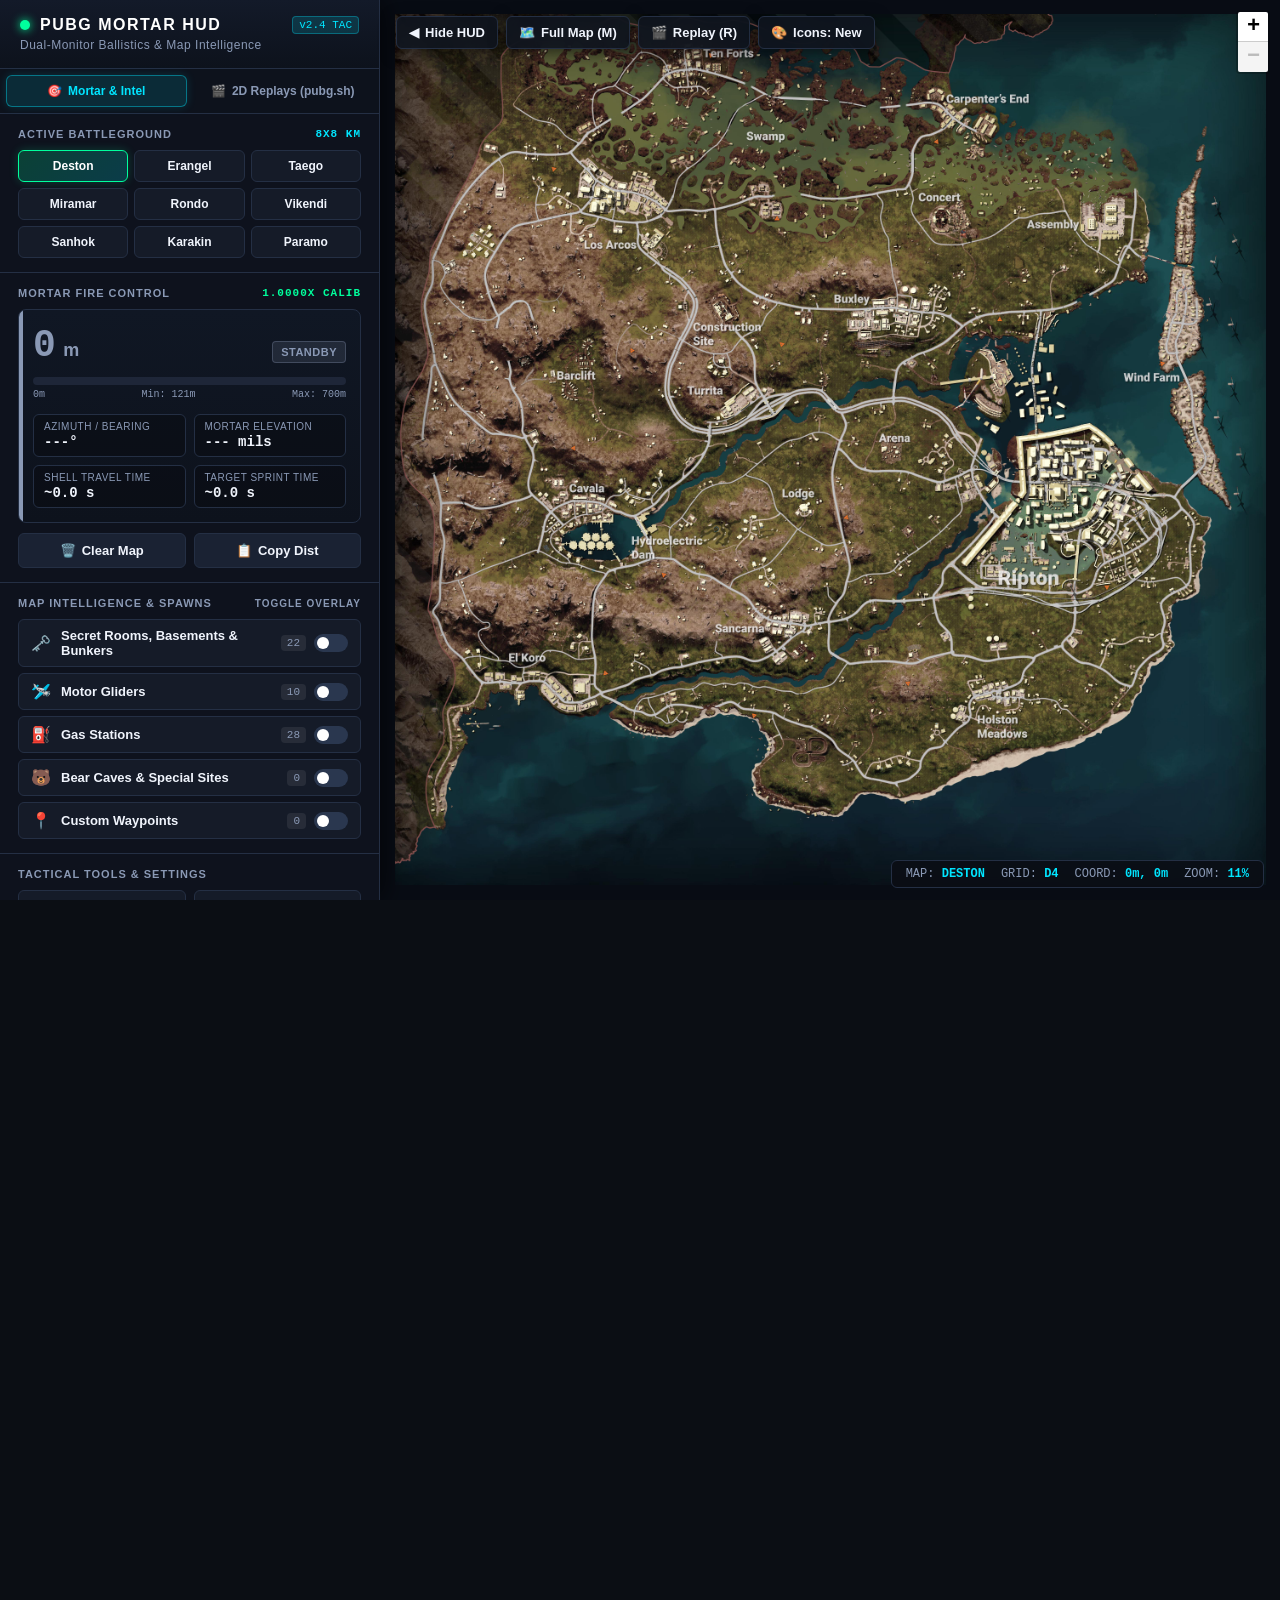
==== commit dbb8af81: "Fix Survival Mastery Tier badge icons for Tier 1-5 and force cache refresh v2.2" ====
--- a/index.html
+++ b/index.html
@@ -5,7 +5,7 @@
   <meta name="viewport" content="width=device-width, initial-scale=1.0">
   <title>PUBG Tactical Mortar Computer & Interactive Map</title>
   <link rel="stylesheet" href="assets/leaflet.css">
-  <link rel="stylesheet" href="style.css">
+  <link rel="stylesheet" href="style.css?v=2.2">
 </head>
 <body>
   <div id="app-container">
@@ -275,7 +275,7 @@
               <div class="profile-text-meta">
                 <div class="profile-name-row">
                   <span id="profile-player-name" class="profile-player-name">--</span>
-                  <span id="profile-survival-level" class="survival-level-badge" style="display: none;" title="PUBG Survival Mastery Level"><img src="assets/survival_tier_badge.png" class="survival-tier-img" alt="Tier" /> LVL --</span>
+                  <span id="profile-survival-level" class="survival-level-badge" style="display: none;" title="PUBG Survival Mastery Level"><img src="assets/tier_1.png" class="survival-tier-img" alt="Tier" /> LVL --</span>
                   <span class="official-verified-badge" title="Verified via Official Krafton PUBG Developer API">✓ OFFICIAL API</span>
                 </div>
                 <div class="profile-clan-row" id="profile-clan-row" style="display: none;">
@@ -414,7 +414,7 @@
               <div class="dossier-names">
                 <div style="display: flex; align-items: center; gap: 6px;">
                   <div class="dossier-player-name" id="dossier-name">--</div>
-                  <span id="dossier-survival-level" class="survival-level-badge" style="display: none;"><img src="assets/survival_tier_badge.png" class="survival-tier-img" alt="Tier" /> LVL --</span>
+                  <span id="dossier-survival-level" class="survival-level-badge" style="display: none;"><img src="assets/tier_1.png" class="survival-tier-img" alt="Tier" /> LVL --</span>
                 </div>
                 <div class="dossier-team-tag" id="dossier-tag">Squad #--</div>
               </div>
@@ -741,7 +741,7 @@
           <div class="intel-id-details">
             <div class="intel-name-row">
               <span class="intel-player-name" id="intel-player-name">--</span>
-              <span id="intel-survival-badge" class="survival-level-badge" style="display: none;"><img src="assets/survival_tier_badge.png" class="survival-tier-img" alt="Tier" /> LVL --</span>
+              <span id="intel-survival-badge" class="survival-level-badge" style="display: none;"><img src="assets/tier_1.png" class="survival-tier-img" alt="Tier" /> LVL --</span>
               <span class="intel-verdict-pill" id="intel-account-type">VERIFIED STEAM HUMAN</span>
               <span class="intel-clan-tag" id="intel-clan-tag" style="display: none;">[CLAN]</span>
             </div>
@@ -1203,7 +1203,7 @@
   <!-- SCRIPTS -->
   <script src="assets/leaflet.js"></script>
   <script src="data/markers_data.js"></script>
-  <script src="app.js"></script>
-  <script src="replay.js"></script>
+  <script src="app.js?v=2.2"></script>
+  <script src="replay.js?v=2.2"></script>
 </body>
 </html>
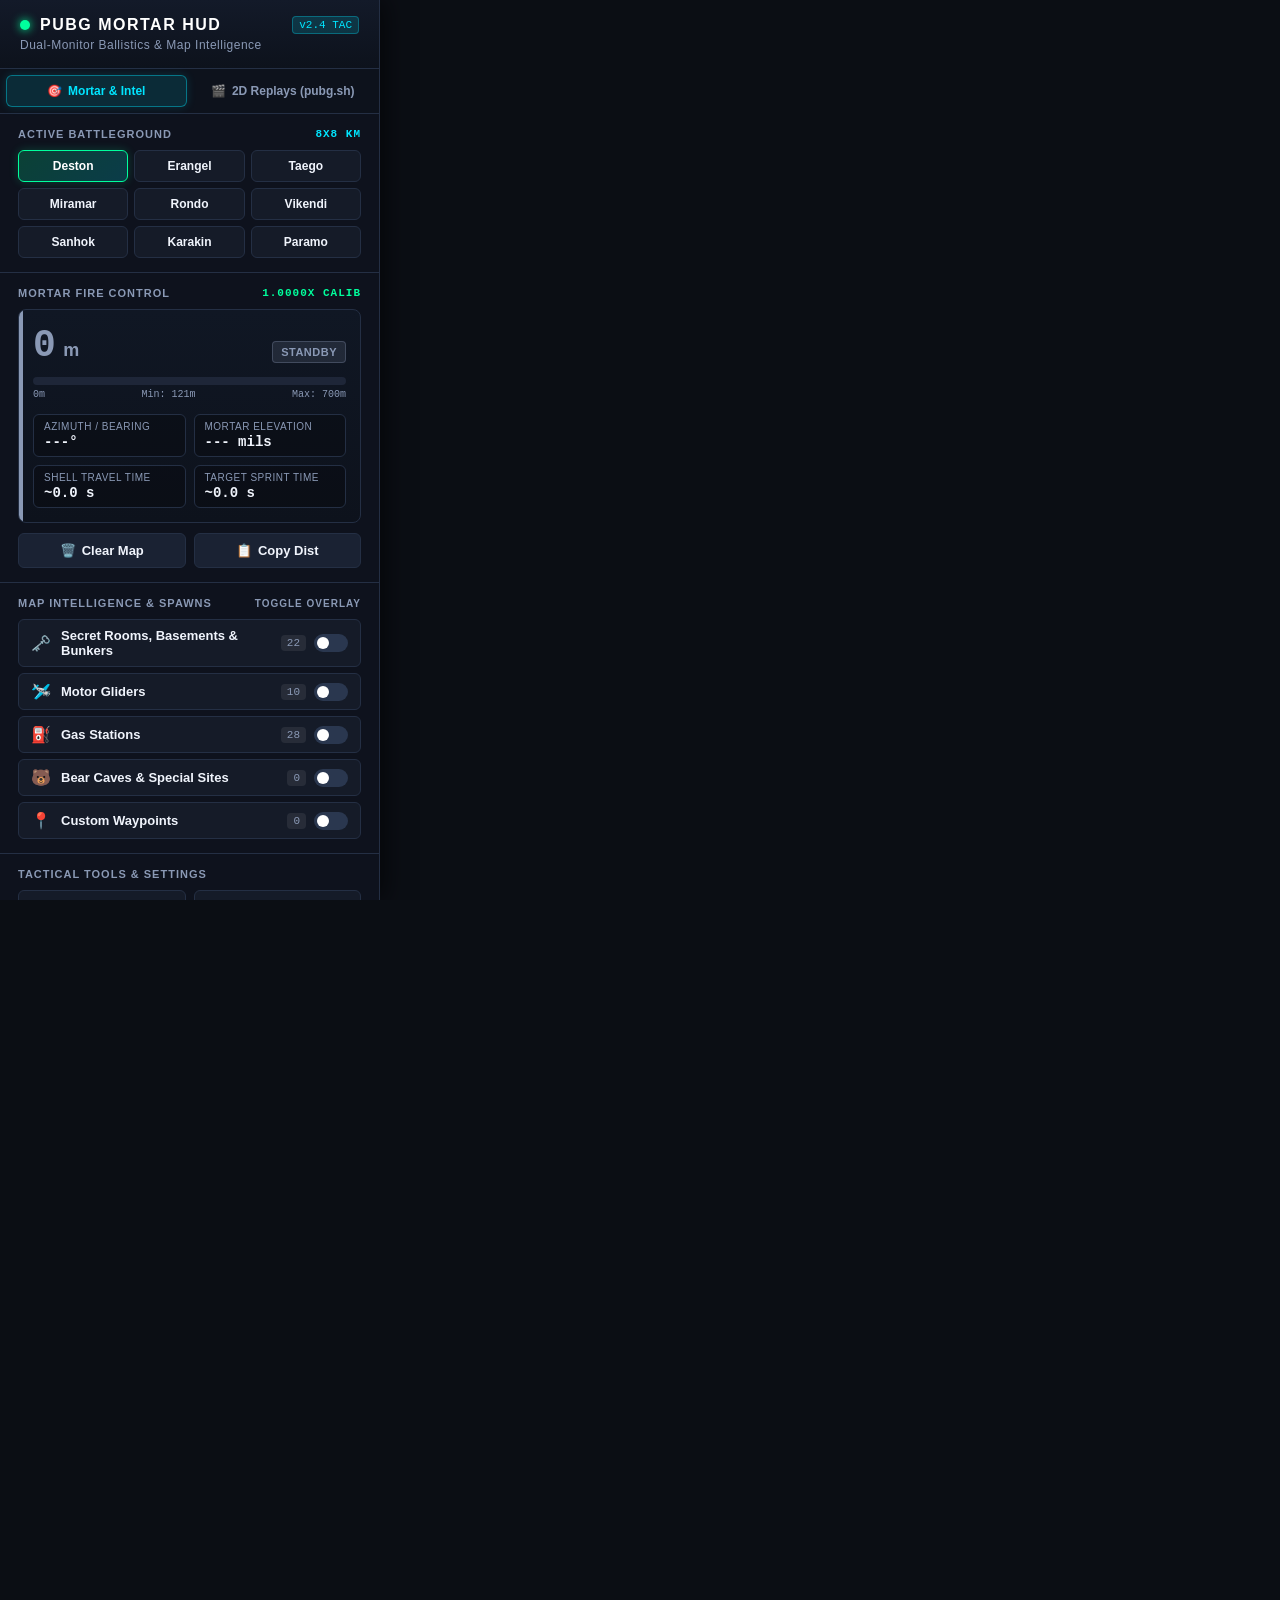
==== commit 73970ee4: "UI refinement: Right HUD roster, 5x default speed, tactical theme, bottom timeline, keyboard control" ====
--- a/index.html
+++ b/index.html
@@ -5,7 +5,7 @@
   <meta name="viewport" content="width=device-width, initial-scale=1.0">
   <title>PUBG Tactical Mortar Computer & Interactive Map</title>
   <link rel="stylesheet" href="assets/leaflet.css">
-  <link rel="stylesheet" href="style.css?v=2.2">
+  <link rel="stylesheet" href="style.css?v=2.4">
 </head>
 <body>
   <div id="app-container">
@@ -250,20 +250,20 @@
 
           <!-- Player Input Row -->
           <div class="replay-input-group">
-            <input type="text" id="sidebar-replay-input" class="form-input" placeholder="Search player name (e.g. XXmariyahXX)..." autocomplete="off" value="XXmariyahXX">
+            <input type="text" id="sidebar-replay-input" class="form-input" placeholder="Enter PUBG player nickname..." autocomplete="off">
             <button class="btn-primary" id="sidebar-replay-search-btn" title="Search player match history">
               <span>🔍</span>
             </button>
           </div>
 
+          <!-- RECENT VALID PLAYERS HISTORY CHIPS (MAX 5) -->
+          <div id="search-history-container" class="search-history-container" style="display: none;">
+            <div class="history-label">Recent Players:</div>
+            <div id="search-history-chips" class="search-history-chips"></div>
+          </div>
+
           <div id="sidebar-replay-status" class="sidebar-replay-status">
             Search any player on Steam/Console to stream official 2D match replays.
-          </div>
-          <div class="sidebar-theme-switch-row" style="margin-top: 10px; padding-top: 8px; border-top: 1px solid rgba(255, 255, 255, 0.08); display: flex; align-items: center; justify-content: space-between;">
-            <span style="font-size: 11px; color: #94a3b8; font-weight: 600;">Player Icon Style:</span>
-            <button id="sidebar-theme-toggle-btn" class="replay-theme-btn" title="Toggle Player Icon Theme (New Minimalist White vs Old Tactical Colors)">
-              <span>🎨</span> <span id="sidebar-theme-label">Icons: New (White)</span>
-            </button>
           </div>
         </div>
 
@@ -366,7 +366,7 @@
               </div>
             </div>
 
-            <!-- Date / Recency Filter & Slider -->
+            <!-- Date / Recency Filter -->
             <div class="replay-date-filter-row">
               <div class="date-filter-chips">
                 <button class="date-filter-chip active" data-days="0">All Time</button>
@@ -374,10 +374,6 @@
                 <button class="date-filter-chip" data-days="7">7 Days</button>
                 <button class="date-filter-chip" data-days="30">30 Days</button>
               </div>
-              <div class="date-slider-wrap">
-                <span class="date-slider-label">Window: <b id="date-slider-val">All Time</b></span>
-                <input type="range" id="match-date-slider" min="0" max="60" value="0" class="date-slider-input" title="Slide to filter matches by recency (in days)">
-              </div>
             </div>
           </div>
           <div id="sidebar-matches-list" class="sidebar-matches-list">
@@ -388,122 +384,6 @@
           </div>
         </div>
 
-        <!-- SUB-VIEW B: ACTIVE MATCH ROSTER & DETAILS -->
-        <div id="replay-view-roster" class="replay-subpane" style="display: none;">
-          <div class="section-block replay-roster-header-box">
-            <button id="roster-back-to-matches-btn" class="btn-primary" style="width: 100%; margin-bottom: 10px; font-size: 12px; padding: 6px 12px;">
-              <span>◀</span> Back to Matches
-            </button>
-            <div class="active-match-meta">
-              <div class="match-meta-row">
-                <span id="active-match-map" class="meta-map-badge">TAEGO</span>
-                <span id="active-match-mode" class="meta-mode-badge">SQUAD</span>
-                <span id="active-match-time" class="meta-time">28m 24s</span>
-              </div>
-              <div class="match-meta-stats">
-                <span>Spectating: <b id="tracking-player-name" style="color: #ffea00;">--</b></span>
-                <span id="tracking-player-stats" style="font-size: 11px; color: var(--text-muted);">🎯 0 Kills</span>
-              </div>
-            </div>
-          </div>
-
-          <!-- OPERATIVE TELEMETRY DOSSIER (DEEP TELEMETRY & ANTI-CHEAT ANALYSIS) -->
-          <div id="roster-player-dossier" class="player-dossier-card" style="display: none;">
-            <div class="dossier-header">
-              <div class="dossier-avatar" id="dossier-avatar">⭐</div>
-              <div class="dossier-names">
-                <div style="display: flex; align-items: center; gap: 6px;">
-                  <div class="dossier-player-name" id="dossier-name">--</div>
-                  <span id="dossier-survival-level" class="survival-level-badge" style="display: none;"><img src="assets/tier_1.png" class="survival-tier-img" alt="Tier" /> LVL --</span>
-                </div>
-                <div class="dossier-team-tag" id="dossier-tag">Squad #--</div>
-              </div>
-              <div class="dossier-status-pill" id="dossier-status">ALIVE</div>
-            </div>
-
-            <!-- Live Vitals: HP & Boost Bars -->
-            <div class="dossier-vitals">
-              <div class="vital-row">
-                <div class="vital-label">
-                  <span>HEALTH</span>
-                  <b id="dossier-hp-val">100 / 100</b>
-                </div>
-                <div class="vital-bar-track">
-                  <div class="vital-bar-fill hp" id="dossier-hp-bar" style="width: 100%;"></div>
-                </div>
-              </div>
-              <div class="vital-row">
-                <div class="vital-label">
-                  <span>BOOST GAUGE</span>
-                  <b id="dossier-boost-val" style="color: #ffb703;">0%</b>
-                </div>
-                <div class="vital-bar-track">
-                  <div class="vital-bar-fill boost" id="dossier-boost-bar" style="width: 0%;"></div>
-                </div>
-              </div>
-            </div>
-
-            <!-- Tactical Equipment (Helmet, Armor, Backpack) -->
-            <div class="dossier-gear-grid">
-              <div class="gear-slot" id="gear-helmet">
-                <span class="gear-icon">🪖</span>
-                <div class="gear-info">
-                  <span class="gear-type">HELMET</span>
-                  <span class="gear-name" id="dossier-helmet">None</span>
-                </div>
-              </div>
-              <div class="gear-slot" id="gear-vest">
-                <span class="gear-icon">🛡️</span>
-                <div class="gear-info">
-                  <span class="gear-type">ARMOR</span>
-                  <span class="gear-name" id="dossier-vest">None</span>
-                </div>
-              </div>
-              <div class="gear-slot" id="gear-backpack">
-                <span class="gear-icon">🎒</span>
-                <div class="gear-info">
-                  <span class="gear-type">BACKPACK</span>
-                  <span class="gear-name" id="dossier-backpack">None</span>
-                </div>
-              </div>
-            </div>
-
-            <!-- Weapon Loadout -->
-            <div class="dossier-weapons-section">
-              <span class="dossier-section-title">EQUIPPED ARSENAL</span>
-              <div class="dossier-weapons-list" id="dossier-weapons-list">
-                <span class="empty-weapon-text">No equipped weapons</span>
-              </div>
-            </div>
-
-            <!-- Anti-Cheat & Combat Anomaly Heuristics -->
-            <div class="dossier-integrity" id="dossier-integrity-box">
-              <div class="integrity-badge normal" id="dossier-integrity-badge">
-                <span id="dossier-integrity-icon">🛡️</span>
-                <span id="dossier-integrity-title">NORMAL PLAYSTYLE</span>
-              </div>
-              <div class="integrity-metrics" id="dossier-integrity-metrics">
-                <span>HS Kill: <b id="dossier-hs-rate">0%</b></span>
-                <span>Longest: <b id="dossier-longest-kill">0m</b></span>
-                <span>Dmg: <b id="dossier-total-dmg">0</b></span>
-              </div>
-            </div>
-
-            <!-- Inspect Full Account Intel Button for Tracked Player -->
-            <button id="roster-view-full-intel-btn" class="classified-dossier-btn" style="margin-top: 10px;" title="View Full Classified Account Dossier for this player">
-              <span class="dossier-btn-icon">📁</span>
-              <span class="dossier-btn-text">INSPECT FULL ACCOUNT INTEL</span>
-              <span class="dossier-btn-badge">RAW DATA</span>
-            </button>
-          </div>
-
-          <!-- Roster Search & Filter -->
-          <div class="section-block" style="padding: 8px 14px;">
-            <input type="text" id="roster-search-input" class="form-input" placeholder="Filter player in roster..." style="font-size: 12px; height: 32px;">
-          </div>
-
-          <!-- Squad Roster List -->
-          <div id="sidebar-roster-list" class="sidebar-roster-list"></div>
         </div>
       </div>
       <!-- END #replay-sidebar-view -->
@@ -511,19 +391,19 @@
 
     <!-- MAIN MAP VIEWPORT -->
     <main id="map-viewport">
-      <!-- FLOATING QUICK CONTROLS -->
+      <!-- CLEAN PRO FLOATING QUICK CONTROLS -->
       <div class="map-floating-controls">
         <button class="map-floating-btn" id="toggle-sidebar-btn" title="Toggle Sidebar HUD (Shortcut: H)">
-          <span id="sidebar-toggle-icon">◀</span> <span id="sidebar-toggle-text">Hide HUD</span>
+          <span id="sidebar-toggle-icon">◀</span> <span id="sidebar-toggle-text">HUD</span>
         </button>
         <button class="map-floating-btn" id="full-map-view-btn" title="Reset to Full Map View (Shortcut: M)">
-          <span>🗺️</span> Full Map (M)
+          <span>🗺️</span> Full Map
         </button>
-        <button class="map-floating-btn" id="floating-replay-btn" title="2D Match Replays & Player Tracker (Shortcut: R)">
-          <span>🎬</span> Replay (R)
+        <button class="map-floating-btn" id="open-guide-btn" title="Tactical Field Guide & Map Legend">
+          <span>📖</span> Field Guide
         </button>
-        <button class="map-floating-btn" id="floating-theme-btn" title="Switch Player Icon Theme (New White vs Old Colors) - Shortcut: T">
-          <span>🎨</span> <span id="floating-theme-label">Icons: New</span>
+        <button class="map-floating-btn" id="open-settings-btn" title="Tactical Map & Replay Settings">
+          <span>⚙️</span> Settings
         </button>
       </div>
 
@@ -536,7 +416,7 @@
       <!-- REPLAY KILLFEED TICKER -->
       <div id="replay-killfeed" class="replay-killfeed" style="display: none;"></div>
 
-      <!-- REPLAY TIMELINE CONTROLLER BAR (pubg.sh Layout) -->
+      <!-- REPLAY TIMELINE CONTROLLER BAR (BOTTOM PUBG.SH LAYOUT) -->
       <div id="replay-controller-bar" class="replay-controller-bar" style="display: none;">
         <div class="replay-meta-left">
           <div id="replay-match-date" class="replay-match-date">Match Replay</div>
@@ -556,26 +436,17 @@
         <div class="replay-controls-right">
           <button id="replay-play-btn" class="replay-play-btn" title="Play / Pause (Space)">▶</button>
           <div class="replay-speed-selector">
-            <button class="replay-speed-btn active" data-speed="1">1x</button>
+            <button class="replay-speed-btn" data-speed="1">1x</button>
             <button class="replay-speed-btn" data-speed="2">2x</button>
-            <button class="replay-speed-btn" data-speed="5">5x</button>
+            <button class="replay-speed-btn active" data-speed="5">5x</button>
             <button class="replay-speed-btn" data-speed="10">10x</button>
             <button class="replay-speed-btn" data-speed="20">20x</button>
           </div>
-          <label class="replay-toggle-pill" title="Show only spectated player & squad (pubg.sh mode)">
-            <input type="checkbox" id="replay-toggle-squad-only">
-            <span>Squad</span>
-          </label>
-          <label class="replay-toggle-pill" title="Toggle bullet tracers">
-            <input type="checkbox" id="replay-toggle-tracers" checked>
-            <span>Tracers</span>
-          </label>
-          <label class="replay-toggle-pill" title="Auto-center camera on spectated player">
-            <input type="checkbox" id="replay-toggle-follow">
-            <span>Follow</span>
-          </label>
-          <button id="replay-theme-toggle" class="replay-theme-btn" title="Toggle Theme: New Minimalist vs Classic Neon (Shortcut: T)">
-            <span>🎨</span> <span id="replay-theme-label">Theme: New</span>
+          <button class="replay-hud-btn" id="toggle-right-hud-btn" title="Toggle Spectator Roster & Dossier (Right Side)">
+            <span>📋</span> Roster
+          </button>
+          <button class="replay-hud-btn" id="replay-settings-btn" title="Replay Display Settings">
+            <span>⚙️</span>
           </button>
           <button id="replay-exit-btn" class="replay-exit-btn" title="Exit Replay Mode">✕ Exit</button>
         </div>
@@ -598,6 +469,131 @@
         <span>ZOOM: <b id="hud-zoom-val">100%</b></span>
       </div>
     </main>
+
+    <!-- RIGHT SIDE SPECTATOR & DOSSIER HUD -->
+    <aside id="replay-right-hud" class="replay-right-hud" style="display: none;">
+      <div class="right-hud-header">
+        <button id="roster-back-to-matches-btn" class="hud-back-btn" title="Back to Matches List">
+          <span>◀</span> Back to Matches
+        </button>
+        <button id="close-right-hud-btn" class="hud-close-btn" title="Close Panel">✕</button>
+      </div>
+
+      <div class="right-hud-content">
+        <!-- Active Match Header Meta -->
+        <div class="section-block replay-roster-header-box" style="margin: 8px 12px 6px 12px;">
+          <div class="active-match-meta">
+            <div class="match-meta-row">
+              <span id="active-match-map" class="meta-map-badge">TAEGO</span>
+              <span id="active-match-mode" class="meta-mode-badge">SQUAD</span>
+              <span id="active-match-time" class="meta-time">28m 24s</span>
+            </div>
+            <div class="match-meta-stats" style="margin-top: 6px;">
+              <span>Spectating: <b id="tracking-player-name" style="color: #ffea00;">--</b></span>
+              <span id="tracking-player-stats" style="font-size: 11px; color: var(--text-muted);">🎯 0 Kills</span>
+            </div>
+          </div>
+        </div>
+
+        <!-- OPERATIVE TELEMETRY DOSSIER (DEEP TELEMETRY & ANTI-CHEAT ANALYSIS) -->
+        <div id="roster-player-dossier" class="player-dossier-card" style="display: none;">
+          <div class="dossier-header">
+            <div class="dossier-avatar" id="dossier-avatar">⭐</div>
+            <div class="dossier-names">
+              <div style="display: flex; align-items: center; gap: 6px;">
+                <div class="dossier-player-name" id="dossier-name">--</div>
+                <span id="dossier-survival-level" class="survival-level-badge" style="display: none;"><img src="assets/tier_1.png" class="survival-tier-img" alt="Tier" /> LVL --</span>
+              </div>
+              <div class="dossier-team-tag" id="dossier-tag">Squad #--</div>
+            </div>
+            <div class="dossier-status-pill" id="dossier-status">ALIVE</div>
+          </div>
+
+          <!-- Live Vitals: HP & Boost Bars -->
+          <div class="dossier-vitals">
+            <div class="vital-row">
+              <div class="vital-label">
+                <span>HEALTH</span>
+                <b id="dossier-hp-val">100 / 100</b>
+              </div>
+              <div class="vital-bar-track">
+                <div class="vital-bar-fill hp" id="dossier-hp-bar" style="width: 100%;"></div>
+              </div>
+            </div>
+            <div class="vital-row">
+              <div class="vital-label">
+                <span>BOOST GAUGE</span>
+                <b id="dossier-boost-val" style="color: #ffb703;">0%</b>
+              </div>
+              <div class="vital-bar-track">
+                <div class="vital-bar-fill boost" id="dossier-boost-bar" style="width: 0%;"></div>
+              </div>
+            </div>
+          </div>
+
+          <!-- Tactical Equipment (Helmet, Armor, Backpack) -->
+          <div class="dossier-gear-grid">
+            <div class="gear-slot" id="gear-helmet">
+              <span class="gear-icon">🪖</span>
+              <div class="gear-info">
+                <span class="gear-type">HELMET</span>
+                <span class="gear-name" id="dossier-helmet">None</span>
+              </div>
+            </div>
+            <div class="gear-slot" id="gear-vest">
+              <span class="gear-icon">🛡️</span>
+              <div class="gear-info">
+                <span class="gear-type">ARMOR</span>
+                <span class="gear-name" id="dossier-vest">None</span>
+              </div>
+            </div>
+            <div class="gear-slot" id="gear-backpack">
+              <span class="gear-icon">🎒</span>
+              <div class="gear-info">
+                <span class="gear-type">BACKPACK</span>
+                <span class="gear-name" id="dossier-backpack">None</span>
+              </div>
+            </div>
+          </div>
+
+          <!-- Weapon Loadout -->
+          <div class="dossier-weapons-section">
+            <span class="dossier-section-title">EQUIPPED ARSENAL</span>
+            <div class="dossier-weapons-list" id="dossier-weapons-list">
+              <span class="empty-weapon-text">No equipped weapons</span>
+            </div>
+          </div>
+
+          <!-- Anti-Cheat & Combat Anomaly Heuristics -->
+          <div class="dossier-integrity" id="dossier-integrity-box">
+            <div class="integrity-badge normal" id="dossier-integrity-badge">
+              <span id="dossier-integrity-icon">🛡️</span>
+              <span id="dossier-integrity-title">NORMAL PLAYSTYLE</span>
+            </div>
+            <div class="integrity-metrics" id="dossier-integrity-metrics">
+              <span>HS Kill: <b id="dossier-hs-rate">0%</b></span>
+              <span>Longest: <b id="dossier-longest-kill">0m</b></span>
+              <span>Dmg: <b id="dossier-total-dmg">0</b></span>
+            </div>
+          </div>
+
+          <!-- Inspect Full Account Intel Button for Tracked Player -->
+          <button id="roster-view-full-intel-btn" class="classified-dossier-btn" style="margin-top: 10px;" title="View Full Classified Account Dossier for this player">
+            <span class="dossier-btn-icon">📁</span>
+            <span class="dossier-btn-text">INSPECT FULL ACCOUNT INTEL</span>
+            <span class="dossier-btn-badge">RAW DATA</span>
+          </button>
+        </div>
+
+        <!-- Roster Search & Filter -->
+        <div class="section-block" style="padding: 8px 12px; margin: 4px 12px;">
+          <input type="text" id="roster-search-input" class="form-input" placeholder="Filter player in roster..." style="font-size: 12px; height: 32px;">
+        </div>
+
+        <!-- Squad Roster List -->
+        <div id="sidebar-roster-list" class="sidebar-roster-list" style="padding: 0 12px 20px 12px;"></div>
+      </div>
+    </aside>
   </div>
 
   <!-- CALIBRATION MODAL -->
@@ -1197,13 +1193,204 @@
     </div>
   </div>
 
+  <!-- SETTINGS MODAL -->
+  <div class="modal-overlay" id="modal-settings">
+    <div class="modal-box" style="max-width: 480px;">
+      <div class="modal-header">
+        <div class="modal-title"><span>⚙️</span> Replay & Tactical Map Settings</div>
+        <button class="modal-close-btn" data-close="modal-settings">&times;</button>
+      </div>
+      <div class="modal-body">
+        <div class="settings-group">
+          <div class="settings-group-title">2D REPLAY VISUALIZATION</div>
+          <label class="settings-toggle-row">
+            <div class="settings-toggle-info">
+              <span class="settings-toggle-name">Bullet Tracers</span>
+              <span class="settings-toggle-desc">Show cyan bullet vectors between shooter and target</span>
+            </div>
+            <label class="custom-switch">
+              <input type="checkbox" id="setting-toggle-tracers" checked>
+              <span class="switch-slider"></span>
+            </label>
+          </label>
+
+          <label class="settings-toggle-row">
+            <div class="settings-toggle-info">
+              <span class="settings-toggle-name">Movement Route Trails</span>
+              <span class="settings-toggle-desc">Draw traversed route polylines behind spectated player</span>
+            </div>
+            <label class="custom-switch">
+              <input type="checkbox" id="setting-toggle-trail" checked>
+              <span class="switch-slider"></span>
+            </label>
+          </label>
+
+          <label class="settings-toggle-row">
+            <div class="settings-toggle-info">
+              <span class="settings-toggle-name">Squad Only Focus</span>
+              <span class="settings-toggle-desc">Hide distant enemy markers; show only spectated player and team</span>
+            </div>
+            <label class="custom-switch">
+              <input type="checkbox" id="setting-toggle-squad-only">
+              <span class="switch-slider"></span>
+            </label>
+          </label>
+
+          <label class="settings-toggle-row">
+            <div class="settings-toggle-info">
+              <span class="settings-toggle-name">Auto-Follow Camera</span>
+              <span class="settings-toggle-desc">Smoothly center the map on the spectated player as they move</span>
+            </div>
+            <label class="custom-switch">
+              <input type="checkbox" id="setting-toggle-follow">
+              <span class="switch-slider"></span>
+            </label>
+          </label>
+        </div>
+
+        <div class="settings-group" style="margin-top: 14px;">
+          <div class="settings-group-title">CALIBRATION & DOCS</div>
+          <div style="display: flex; gap: 8px;">
+            <button class="btn-primary" id="open-calibration-from-settings" style="flex: 1; font-size: 11px;">
+              <span>🎯</span> Mortar Calibration
+            </button>
+            <button class="btn-primary" id="open-guide-from-settings" style="flex: 1; font-size: 11px;">
+              <span>📖</span> Field Guide
+            </button>
+          </div>
+        </div>
+      </div>
+      <div class="modal-footer">
+        <button class="btn-primary" data-close="modal-settings">Done</button>
+      </div>
+    </div>
+  </div>
+
+  <!-- FIELD GUIDE & REPLAY LEGEND MODAL -->
+  <div class="modal-overlay" id="modal-guide">
+    <div class="modal-box" style="max-width: 600px; max-height: 85vh; overflow-y: auto;">
+      <div class="modal-header">
+        <div class="modal-title"><span>📖</span> Tactical Field Guide & Replay Legend</div>
+        <button class="modal-close-btn" data-close="modal-guide">&times;</button>
+      </div>
+      <div class="modal-body">
+        <div class="guide-section">
+          <div class="guide-section-title">Player Marker Colors & Status</div>
+          <div class="guide-grid">
+            <div class="guide-item">
+              <span class="guide-dot dot-purple"></span>
+              <div>
+                <b>Spectated Player (Purple)</b>
+                <p>The operative currently focused and tracked by your camera.</p>
+              </div>
+            </div>
+            <div class="guide-item">
+              <span class="guide-dot dot-green"></span>
+              <div>
+                <b>Squadmates (Green)</b>
+                <p>Allies in the spectated player's squad.</p>
+              </div>
+            </div>
+            <div class="guide-item">
+              <span class="guide-dot dot-white"></span>
+              <div>
+                <b>Enemies & Dynamic Health Ring (White/Grey)</b>
+                <p>Opponents. The outer ring dynamically shows their real-time remaining HP (Green = High HP, Yellow = Injured, Red = Critical).</p>
+              </div>
+            </div>
+            <div class="guide-item">
+              <span class="guide-dot dot-yellow"></span>
+              <div>
+                <b>Knocked Down / DBNO (Yellow Pulse)</b>
+                <p>Pulsing yellow beacon indicating a player is downed and crawling.</p>
+              </div>
+            </div>
+            <div class="guide-item">
+              <span class="guide-dot dot-red"></span>
+              <div>
+                <b>Eliminated / Death Crater (Red)</b>
+                <p>Red crosshair showing exact coordinates where the player died.</p>
+              </div>
+            </div>
+          </div>
+        </div>
+
+        <div class="guide-section" style="margin-top: 14px;">
+          <div class="guide-section-title">How to Spot Bots vs Real Players</div>
+          <div class="guide-callout bot-callout">
+            <span class="callout-icon">🤖</span>
+            <div>
+              <b>Automated Bot Identification:</b>
+              <p>In official Krafton PUBG telemetry, bots are spawned by the server with account IDs starting with <code>ai.</code>. Whenever a player is an official bot, the dossier highlights a <b>BOT</b> badge, and their movement paths exhibit rigid algorithmic waypoints.</p>
+            </div>
+          </div>
+        </div>
+
+        <div class="guide-section" style="margin-top: 14px;">
+          <div class="guide-section-title">Zones, Drops & Ballistics</div>
+          <div class="guide-grid">
+            <div class="guide-item">
+              <span class="guide-icon">⚪</span>
+              <div>
+                <b>Safe Zone (White Circle)</b>
+                <p>Next boundary where players take no environment damage.</p>
+              </div>
+            </div>
+            <div class="guide-item">
+              <span class="guide-icon">🔵</span>
+              <div>
+                <b>Blue Zone</b>
+                <p>The electric constriction field dealing continuous damage outside.</p>
+              </div>
+            </div>
+            <div class="guide-item">
+              <span class="guide-icon">🔴</span>
+              <div>
+                <b>Red Zone</b>
+                <p>Artillery bombardment hazard area with random explosions.</p>
+              </div>
+            </div>
+            <div class="guide-item">
+              <span class="guide-icon">📦</span>
+              <div>
+                <b>Care Package (Airdrop)</b>
+                <p>Crate dropped from cargo aircraft containing Level 3 armor and crate weapons.</p>
+              </div>
+            </div>
+            <div class="guide-item">
+              <span class="guide-icon">⚡</span>
+              <div>
+                <b>Bullet Tracers (Cyan Vectors)</b>
+                <p>Live ballistic vectors indicating high-caliber rounds and sniper shots fired in real time.</p>
+              </div>
+            </div>
+          </div>
+        </div>
+
+        <div class="guide-section" style="margin-top: 14px;">
+          <div class="guide-section-title">Keyboard & Playback Controls</div>
+          <div class="guide-shortcuts-table">
+            <div class="shortcut-row"><kbd>Space</kbd><span>Play / Pause 2D Replay</span></div>
+            <div class="shortcut-row"><kbd>←</kbd> / <kbd>→</kbd><span>Jump 10 Seconds Backward / Forward</span></div>
+            <div class="shortcut-row"><kbd>↑</kbd> / <kbd>↓</kbd><span>Speed Up / Speed Down (Default: 5x)</span></div>
+            <div class="shortcut-row"><kbd>H</kbd><span>Toggle HUD Sidebars</span></div>
+            <div class="shortcut-row"><kbd>M</kbd><span>Reset Map to Full View</span></div>
+          </div>
+        </div>
+      </div>
+      <div class="modal-footer">
+        <button class="btn-primary" data-close="modal-guide">Got It</button>
+      </div>
+    </div>
+  </div>
+
   <!-- TOAST NOTIFICATIONS CONTAINER -->
   <div id="toast-container"></div>
 
   <!-- SCRIPTS -->
   <script src="assets/leaflet.js"></script>
   <script src="data/markers_data.js"></script>
-  <script src="app.js?v=2.2"></script>
-  <script src="replay.js?v=2.2"></script>
+  <script src="app.js?v=2.4"></script>
+  <script src="replay.js?v=2.4"></script>
 </body>
 </html>
--- a/style.css
+++ b/style.css
@@ -1332,26 +1332,27 @@
    ========================================================================== */
 .replay-controller-bar {
   position: absolute;
-  top: 0;
+  bottom: 0;
   left: 0;
   width: 100%;
-  background: #161a23;
-  border-bottom: 1px solid rgba(255, 255, 255, 0.12);
-  border-top: none;
+  background: rgba(22, 26, 35, 0.96);
+  border-top: 1px solid rgba(255, 255, 255, 0.12);
+  border-bottom: none;
   border-left: none;
   border-right: none;
   border-radius: 0;
   padding: 10px 24px;
   display: flex;
   align-items: center;
-  gap: 20px;
+  gap: 16px;
   z-index: 1200;
-  box-shadow: 0 4px 16px rgba(0, 0, 0, 0.5);
-  animation: slideDownReplay 0.2s ease-out;
-}
-
-@keyframes slideDownReplay {
-  from { opacity: 0; transform: translateY(-10px); }
+  box-shadow: 0 -4px 20px rgba(0, 0, 0, 0.6);
+  backdrop-filter: blur(12px);
+  animation: slideUpReplay 0.2s ease-out;
+}
+
+@keyframes slideUpReplay {
+  from { opacity: 0; transform: translateY(10px); }
   to { opacity: 1; transform: translateY(0); }
 }
 
@@ -2469,23 +2470,28 @@
 /* Gear Grid */
 .dossier-gear-grid {
   display: grid;
-  grid-template-columns: repeat(3, 1fr);
+  grid-template-columns: repeat(3, minmax(0, 1fr));
   gap: 6px;
   margin-bottom: 10px;
+  width: 100%;
+  box-sizing: border-box;
 }
 
 .gear-slot {
-  background: rgba(0, 0, 0, 0.4);
-  border: 1px solid rgba(255, 255, 255, 0.06);
+  background: rgba(0, 0, 0, 0.45);
+  border: 1px solid rgba(255, 255, 255, 0.08);
   border-radius: 5px;
-  padding: 6px;
-  display: flex;
-  align-items: center;
-  gap: 6px;
+  padding: 5px 6px;
+  display: flex;
+  align-items: center;
+  gap: 5px;
+  min-width: 0;
+  box-sizing: border-box;
+  overflow: hidden;
 }
 
 .gear-icon {
-  font-size: 16px;
+  font-size: 15px;
   flex: none;
 }
 
@@ -2493,6 +2499,8 @@
   display: flex;
   flex-direction: column;
   min-width: 0;
+  flex: 1;
+  overflow: hidden;
 }
 
 .gear-type {
@@ -2500,6 +2508,7 @@
   color: var(--text-muted);
   font-weight: 700;
   text-transform: uppercase;
+  letter-spacing: 0.5px;
 }
 
 .gear-name {
@@ -2509,6 +2518,7 @@
   white-space: nowrap;
   overflow: hidden;
   text-overflow: ellipsis;
+  display: block;
 }
 
 .gear-name.lv-3 {
@@ -3131,37 +3141,62 @@
   transform: scale(1.25);
 }
 
-/* PUBG Survival Mastery Level Badges */
+/* Authentic PUBG Survival Mastery Level Badges */
 .survival-level-badge {
   display: inline-flex;
   align-items: center;
-  gap: 4px;
+  gap: 5px;
   font-family: var(--font-mono);
   font-size: 10px;
   font-weight: 800;
-  padding: 2px 7px;
-  background: linear-gradient(135deg, rgba(255, 183, 3, 0.22), rgba(255, 140, 0, 0.35));
-  color: #ffb703;
-  border: 1px solid rgba(255, 183, 3, 0.55);
-  border-radius: 4px;
+  padding: 2px 8px;
+  background: linear-gradient(180deg, #1e2638 0%, #0d121c 100%);
+  color: #f1f5f9;
+  border: 1px solid rgba(255, 183, 3, 0.5);
+  border-radius: 12px;
   letter-spacing: 0.5px;
-  box-shadow: 0 0 8px rgba(255, 183, 3, 0.25);
-  text-shadow: 0 1px 2px rgba(0, 0, 0, 0.6);
+  box-shadow: 0 2px 6px rgba(0, 0, 0, 0.5), inset 0 1px 0 rgba(255, 255, 255, 0.15);
+  vertical-align: middle;
 }
 
 .survival-level-badge .survival-tier-img {
-  width: 15px;
-  height: 15px;
+  width: 16px;
+  height: 16px;
   object-fit: contain;
   vertical-align: middle;
-  filter: drop-shadow(0 0 4px rgba(255, 183, 3, 0.5));
-}
-
-.survival-level-badge .survival-icon {
-  font-size: 11px;
-  line-height: 1;
   filter: drop-shadow(0 0 4px rgba(255, 183, 3, 0.6));
 }
+
+.survival-level-badge .survival-tier-tag {
+  font-size: 9px;
+  font-weight: 800;
+  color: #ffb703;
+  letter-spacing: 0.5px;
+}
+
+.survival-level-badge .survival-divider {
+  width: 1px;
+  height: 10px;
+  background: rgba(255, 255, 255, 0.2);
+  display: inline-block;
+}
+
+.survival-level-badge .survival-lvl-num {
+  font-weight: 800;
+  color: #ffffff;
+}
+
+/* Tier specific accent colors */
+.survival-level-badge.tier-1 { border-color: rgba(148, 163, 184, 0.6); }
+.survival-level-badge.tier-1 .survival-tier-tag { color: #cbd5e1; }
+.survival-level-badge.tier-2 { border-color: rgba(56, 189, 248, 0.6); box-shadow: 0 0 8px rgba(56, 189, 248, 0.3); }
+.survival-level-badge.tier-2 .survival-tier-tag { color: #38bdf8; }
+.survival-level-badge.tier-3 { border-color: rgba(52, 211, 153, 0.6); box-shadow: 0 0 8px rgba(52, 211, 153, 0.3); }
+.survival-level-badge.tier-3 .survival-tier-tag { color: #34d399; }
+.survival-level-badge.tier-4 { border-color: rgba(251, 191, 36, 0.7); box-shadow: 0 0 8px rgba(251, 191, 36, 0.35); }
+.survival-level-badge.tier-4 .survival-tier-tag { color: #fbbf24; }
+.survival-level-badge.tier-5 { border-color: rgba(244, 63, 94, 0.8); box-shadow: 0 0 10px rgba(244, 63, 94, 0.4); }
+.survival-level-badge.tier-5 .survival-tier-tag { color: #f43f5e; }
 
 /* Normal vs Ranked Match Profile Category Switcher */
 .profile-category-pills {
@@ -3595,3 +3630,347 @@
 .match-squad-table tr.current-player-row td {
   color: #00e5ff;
 }
+
+/* ==========================================================================
+   RIGHT SIDE SPECTATOR & DOSSIER HUD (.replay-right-hud)
+   ========================================================================== */
+.replay-right-hud {
+  position: absolute;
+  top: 0;
+  right: 0;
+  bottom: 0;
+  width: 380px;
+  background: var(--bg-panel);
+  border-left: 1px solid var(--border-color);
+  display: flex;
+  flex-direction: column;
+  z-index: 1100;
+  backdrop-filter: blur(12px);
+  box-shadow: -4px 0 24px rgba(0, 0, 0, 0.6);
+  animation: slideInRight 0.25s ease-out;
+  overflow: hidden;
+}
+
+@keyframes slideInRight {
+  from { transform: translateX(100%); }
+  to { transform: translateX(0); }
+}
+
+.right-hud-header {
+  display: flex;
+  align-items: center;
+  justify-content: space-between;
+  padding: 10px 14px;
+  background: rgba(0, 0, 0, 0.35);
+  border-bottom: 1px solid var(--border-color);
+  flex: none;
+}
+
+.hud-back-btn {
+  background: linear-gradient(135deg, rgba(0, 229, 255, 0.15), rgba(0, 150, 255, 0.25));
+  border: 1px solid rgba(0, 229, 255, 0.5);
+  color: #00e5ff;
+  font-family: var(--font-hud);
+  font-weight: 700;
+  border-radius: 6px;
+  padding: 6px 14px;
+  font-size: 11.5px;
+  cursor: pointer;
+  display: flex;
+  align-items: center;
+  gap: 6px;
+  transition: all 0.2s ease;
+}
+
+.hud-back-btn:hover {
+  background: linear-gradient(135deg, rgba(0, 229, 255, 0.3), rgba(0, 150, 255, 0.4));
+  box-shadow: 0 0 10px rgba(0, 229, 255, 0.4);
+}
+
+.hud-close-btn {
+  background: transparent;
+  border: 1px solid var(--border-color);
+  color: var(--text-muted);
+  border-radius: 6px;
+  width: 28px;
+  height: 28px;
+  display: flex;
+  align-items: center;
+  justify-content: center;
+  cursor: pointer;
+  font-size: 13px;
+  transition: all 0.15s ease;
+}
+
+.hud-close-btn:hover {
+  border-color: #ff3b5c;
+  color: #ff3b5c;
+}
+
+.right-hud-content {
+  flex: 1;
+  overflow-y: auto;
+  display: flex;
+  flex-direction: column;
+}
+
+/* Replay Controller Bar HUD Buttons */
+.replay-hud-btn {
+  background: rgba(255, 255, 255, 0.08);
+  border: 1px solid rgba(255, 255, 255, 0.15);
+  color: #e2e8f0;
+  padding: 5px 10px;
+  border-radius: 4px;
+  font-size: 11px;
+  font-weight: 700;
+  cursor: pointer;
+  display: flex;
+  align-items: center;
+  gap: 4px;
+  transition: all 0.15s;
+}
+
+.replay-hud-btn:hover {
+  background: rgba(0, 229, 255, 0.2);
+  border-color: #00e5ff;
+  color: #00e5ff;
+}
+
+/* ==========================================================================
+   RECENT VALID PLAYERS SEARCH HISTORY CHIPS
+   ========================================================================== */
+.search-history-container {
+  margin-top: 8px;
+  padding-top: 6px;
+  border-top: 1px solid rgba(255, 255, 255, 0.06);
+}
+
+.history-label {
+  font-size: 10px;
+  font-weight: 700;
+  color: var(--text-muted);
+  text-transform: uppercase;
+  letter-spacing: 0.5px;
+  margin-bottom: 6px;
+}
+
+.search-history-chips {
+  display: flex;
+  flex-wrap: wrap;
+  gap: 5px;
+}
+
+.history-chip {
+  display: inline-flex;
+  align-items: center;
+  gap: 5px;
+  background: rgba(255, 255, 255, 0.06);
+  border: 1px solid rgba(255, 255, 255, 0.12);
+  border-radius: 4px;
+  padding: 2px 7px;
+  font-size: 11px;
+  font-family: var(--font-mono);
+  color: #cbd5e1;
+  cursor: pointer;
+  transition: all 0.15s ease;
+}
+
+.history-chip:hover {
+  background: rgba(0, 229, 255, 0.15);
+  border-color: rgba(0, 229, 255, 0.4);
+  color: #00e5ff;
+}
+
+.history-chip-remove {
+  background: none;
+  border: none;
+  color: #94a3b8;
+  font-size: 12px;
+  cursor: pointer;
+  padding: 0;
+  line-height: 1;
+  margin-left: 2px;
+}
+
+.history-chip-remove:hover {
+  color: #ff3b5c;
+}
+
+/* ==========================================================================
+   SETTINGS MODAL & FIELD GUIDE MODAL
+   ========================================================================== */
+.settings-group {
+  background: rgba(0, 0, 0, 0.3);
+  border: 1px solid rgba(255, 255, 255, 0.06);
+  border-radius: 8px;
+  padding: 12px;
+}
+
+.settings-group-title {
+  font-size: 10px;
+  font-weight: 800;
+  color: #00e5ff;
+  letter-spacing: 0.8px;
+  margin-bottom: 10px;
+  font-family: var(--font-mono);
+}
+
+.settings-toggle-row {
+  display: flex;
+  justify-content: space-between;
+  align-items: center;
+  padding: 8px 10px;
+  background: rgba(255, 255, 255, 0.03);
+  border-radius: 6px;
+  border: 1px solid rgba(255, 255, 255, 0.05);
+  margin-bottom: 6px;
+  cursor: pointer;
+}
+
+.settings-toggle-row:last-child {
+  margin-bottom: 0;
+}
+
+.settings-toggle-info {
+  display: flex;
+  flex-direction: column;
+  gap: 2px;
+}
+
+.settings-toggle-name {
+  font-size: 12px;
+  font-weight: 700;
+  color: #f1f5f9;
+}
+
+.settings-toggle-desc {
+  font-size: 10.5px;
+  color: var(--text-muted);
+}
+
+/* Field Guide Legend Styling */
+.guide-section {
+  background: rgba(0, 0, 0, 0.3);
+  border: 1px solid rgba(255, 255, 255, 0.06);
+  border-radius: 8px;
+  padding: 12px;
+}
+
+.guide-section-title {
+  font-size: 11px;
+  font-weight: 800;
+  color: #ffb703;
+  letter-spacing: 0.8px;
+  margin-bottom: 10px;
+  text-transform: uppercase;
+}
+
+.guide-grid {
+  display: grid;
+  grid-template-columns: 1fr;
+  gap: 8px;
+}
+
+.guide-item {
+  display: flex;
+  align-items: flex-start;
+  gap: 10px;
+  padding: 6px 10px;
+  background: rgba(255, 255, 255, 0.02);
+  border: 1px solid rgba(255, 255, 255, 0.04);
+  border-radius: 6px;
+}
+
+.guide-item b {
+  font-size: 12px;
+  color: #f8fafc;
+  display: block;
+  margin-bottom: 2px;
+}
+
+.guide-item p {
+  font-size: 11px;
+  color: var(--text-muted);
+  margin: 0;
+  line-height: 1.4;
+}
+
+.guide-dot {
+  width: 12px;
+  height: 12px;
+  border-radius: 50%;
+  flex: none;
+  margin-top: 3px;
+}
+
+.dot-purple { background: #b388ff; box-shadow: 0 0 6px #b388ff; }
+.dot-green { background: #00e676; box-shadow: 0 0 6px #00e676; }
+.dot-white { background: #f8fafc; border: 2px solid #22c55e; box-shadow: 0 0 6px rgba(255,255,255,0.5); }
+.dot-yellow { background: #ffea00; box-shadow: 0 0 6px #ffea00; animation: pulseKnockDot 1s infinite alternate; }
+.dot-red { background: #ff1744; box-shadow: 0 0 6px #ff1744; }
+
+@keyframes pulseKnockDot {
+  from { transform: scale(0.9); opacity: 0.7; }
+  to { transform: scale(1.2); opacity: 1; }
+}
+
+.guide-icon {
+  font-size: 16px;
+  flex: none;
+  margin-top: 1px;
+}
+
+.bot-callout {
+  display: flex;
+  gap: 12px;
+  padding: 10px 14px;
+  background: rgba(0, 229, 255, 0.08);
+  border-left: 3px solid #00e5ff;
+  border-radius: 4px;
+}
+
+.bot-callout b {
+  font-size: 12px;
+  color: #00e5ff;
+  display: block;
+  margin-bottom: 2px;
+}
+
+.bot-callout p {
+  font-size: 11px;
+  color: #cbd5e1;
+  margin: 0;
+  line-height: 1.4;
+}
+
+.callout-icon {
+  font-size: 20px;
+  flex: none;
+}
+
+.guide-shortcuts-table {
+  display: grid;
+  gap: 6px;
+}
+
+.shortcut-row {
+  display: flex;
+  align-items: center;
+  justify-content: space-between;
+  padding: 6px 10px;
+  background: rgba(255, 255, 255, 0.02);
+  border-radius: 4px;
+  font-size: 11px;
+  color: #cbd5e1;
+}
+
+kbd {
+  background: #1e293b;
+  border: 1px solid #475569;
+  border-radius: 4px;
+  padding: 2px 7px;
+  font-family: var(--font-mono);
+  font-size: 11px;
+  color: #38bdf8;
+  box-shadow: 0 1px 2px rgba(0,0,0,0.5);
+}
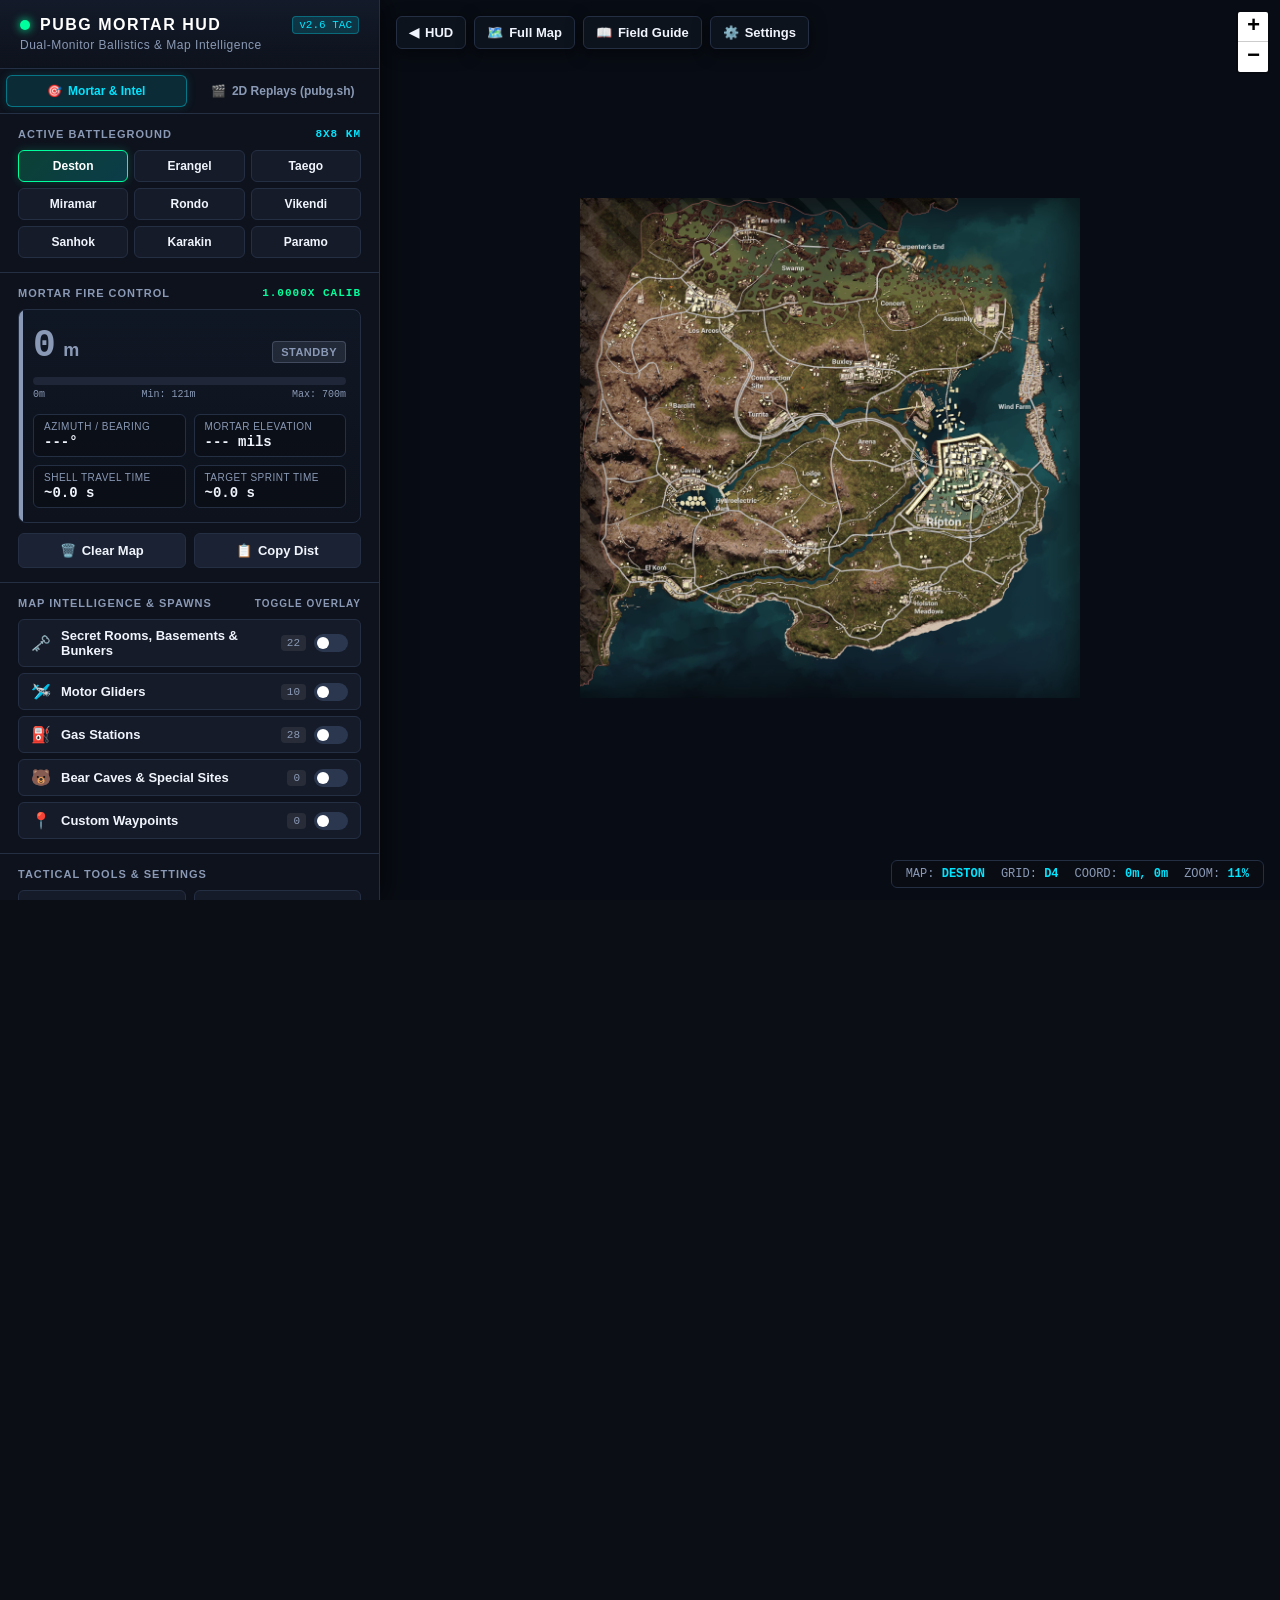
==== commit 9acea8c1: "Fix map blank viewport issue & add 3 themes: Cyber Tactical, Plain White Minimal, and Minimal Dark" ====
--- a/index.html
+++ b/index.html
@@ -4,8 +4,16 @@
   <meta charset="UTF-8">
   <meta name="viewport" content="width=device-width, initial-scale=1.0">
   <title>PUBG Tactical Mortar Computer & Interactive Map</title>
+  <script>
+    (function() {
+      try {
+        var t = localStorage.getItem('pubg_site_theme') || 'tactical';
+        document.documentElement.setAttribute('data-theme', t);
+      } catch(e) {}
+    })();
+  </script>
   <link rel="stylesheet" href="assets/leaflet.css">
-  <link rel="stylesheet" href="style.css?v=2.4">
+  <link rel="stylesheet" href="style.css?v=2.6">
 </head>
 <body>
   <div id="app-container">
@@ -18,7 +26,7 @@
             <div class="radar-dot"></div>
             <span>PUBG MORTAR HUD</span>
           </div>
-          <span class="version-badge">v2.4 TAC</span>
+          <span class="version-badge">v2.6 TAC</span>
         </div>
         <div class="tagline">Dual-Monitor Ballistics & Map Intelligence</div>
       </div>
@@ -383,8 +391,6 @@
             </div>
           </div>
         </div>
-
-        </div>
       </div>
       <!-- END #replay-sidebar-view -->
     </aside>
@@ -1201,6 +1207,57 @@
         <button class="modal-close-btn" data-close="modal-settings">&times;</button>
       </div>
       <div class="modal-body">
+        <!-- INTERFACE THEME SELECTION -->
+        <div class="settings-group" style="margin-bottom: 16px;">
+          <div class="settings-group-title">INTERFACE THEME</div>
+          <div class="theme-selector-grid">
+            <label class="theme-card-option" data-theme-val="tactical">
+              <input type="radio" name="site-theme-radio" value="tactical" class="theme-radio-input">
+              <div class="theme-card-preview theme-preview-tactical">
+                <div class="preview-header"></div>
+                <div class="preview-body">
+                  <div class="preview-box"></div>
+                  <div class="preview-box"></div>
+                </div>
+              </div>
+              <div class="theme-card-label">
+                <span class="theme-name">Cyber Tactical</span>
+                <span class="theme-desc">Neon cyber HUD with glassmorphism</span>
+              </div>
+            </label>
+
+            <label class="theme-card-option" data-theme-val="plain-light">
+              <input type="radio" name="site-theme-radio" value="plain-light" class="theme-radio-input">
+              <div class="theme-card-preview theme-preview-light">
+                <div class="preview-header"></div>
+                <div class="preview-body">
+                  <div class="preview-box"></div>
+                  <div class="preview-box"></div>
+                </div>
+              </div>
+              <div class="theme-card-label">
+                <span class="theme-name">Plain White</span>
+                <span class="theme-desc">Basic, minimal website (no modern vibe)</span>
+              </div>
+            </label>
+
+            <label class="theme-card-option" data-theme-val="plain-dark">
+              <input type="radio" name="site-theme-radio" value="plain-dark" class="theme-radio-input">
+              <div class="theme-card-preview theme-preview-dark">
+                <div class="preview-header"></div>
+                <div class="preview-body">
+                  <div class="preview-box"></div>
+                  <div class="preview-box"></div>
+                </div>
+              </div>
+              <div class="theme-card-label">
+                <span class="theme-name">Minimal Dark</span>
+                <span class="theme-desc">Clean flat dark mode without neon</span>
+              </div>
+            </label>
+          </div>
+        </div>
+
         <div class="settings-group">
           <div class="settings-group-title">2D REPLAY VISUALIZATION</div>
           <label class="settings-toggle-row">
@@ -1390,7 +1447,7 @@
   <!-- SCRIPTS -->
   <script src="assets/leaflet.js"></script>
   <script src="data/markers_data.js"></script>
-  <script src="app.js?v=2.4"></script>
-  <script src="replay.js?v=2.4"></script>
+  <script src="app.js?v=2.6"></script>
+  <script src="replay.js?v=2.6"></script>
 </body>
 </html>
--- a/style.css
+++ b/style.css
@@ -1,891 +1,946 @@
-/* PUBG Tactical Mortar Computer & Map System */
-:root {
-  --bg-dark: #0b0e14;
-  --bg-panel: rgba(15, 20, 30, 0.95);
-  --bg-card: #151b28;
-  --bg-card-hover: #1c2436;
-  --border-color: #242f44;
-  --border-glow: rgba(0, 255, 157, 0.3);
-  --text-main: #f0f4fc;
-  --text-muted: #8a99b5;
-  --accent-green: #00ff9d;
-  --accent-green-dim: rgba(0, 255, 157, 0.15);
-  --accent-cyan: #00e5ff;
-  --accent-cyan-dim: rgba(0, 229, 255, 0.15);
-  --accent-red: #ff3b5c;
-  --accent-red-dim: rgba(255, 59, 92, 0.2);
-  --accent-amber: #ffb703;
-  --accent-amber-dim: rgba(255, 183, 3, 0.2);
-  --accent-purple: #b5179e;
-  --font-hud: 'Segoe UI', -apple-system, BlinkMacSystemFont, Roboto, sans-serif;
-  --font-mono: 'Consolas', 'Courier New', monospace;
-}
-
-* {
-  box-sizing: border-box;
-  margin: 0;
-  padding: 0;
-  user-select: none;
-}
-
-body, html {
-  width: 100%;
-  height: 100%;
-  overflow: hidden;
-  background-color: var(--bg-dark);
-  font-family: var(--font-hud);
-  color: var(--text-main);
-}
-
-#app-container {
-  display: flex;
-  width: 100vw;
-  height: 100vh;
-  position: relative;
-}
-
-/* SIDEBAR */
-#sidebar {
-  width: 380px;
-  min-width: 380px;
-  height: 100%;
-  background: var(--bg-panel);
-  border-right: 1px solid var(--border-color);
-  display: flex;
-  flex-direction: column;
-  z-index: 1000;
-  backdrop-filter: blur(12px);
-  box-shadow: 4px 0 24px rgba(0, 0, 0, 0.6);
-  overflow-y: auto;
-  transition: transform 0.25s ease, margin-left 0.25s ease;
-}
-
-#sidebar.collapsed {
-  margin-left: -380px;
-}
-
-.map-floating-controls {
-  position: absolute;
-  top: 16px;
-  left: 16px;
-  z-index: 1000;
-  display: flex;
-  gap: 8px;
-}
-
-.map-floating-btn {
-  background: rgba(15, 20, 30, 0.9);
-  border: 1px solid var(--border-color);
-  color: var(--text-main);
-  padding: 8px 12px;
-  border-radius: 6px;
-  font-size: 13px;
-  font-weight: 700;
-  cursor: pointer;
-  display: flex;
-  align-items: center;
-  gap: 6px;
-  box-shadow: 0 4px 16px rgba(0, 0, 0, 0.5);
-  backdrop-filter: blur(8px);
-  transition: all 0.15s ease;
-}
-
-.map-floating-btn:hover {
-  background: #1c2436;
-  border-color: var(--accent-cyan);
-  color: #fff;
-  transform: translateY(-1px);
-}
-
-
-#sidebar::-webkit-scrollbar {
-  width: 6px;
-}
-#sidebar::-webkit-scrollbar-thumb {
-  background: #2a374f;
-  border-radius: 3px;
-}
-
-/* HEADER */
-.sidebar-header {
-  padding: 16px 20px;
-  background: linear-gradient(180deg, #131a29 0%, #0d121c 100%);
-  border-bottom: 1px solid var(--border-color);
-  position: relative;
-}
-
-.brand-row {
-  display: flex;
-  align-items: center;
-  justify-content: space-between;
-}
-
-.brand-title {
-  display: flex;
-  align-items: center;
-  gap: 10px;
-  font-size: 16px;
-  font-weight: 800;
-  letter-spacing: 1.5px;
-  color: #fff;
-  text-transform: uppercase;
-}
-
-.radar-dot {
-  width: 10px;
-  height: 10px;
-  background-color: var(--accent-green);
-  border-radius: 50%;
-  box-shadow: 0 0 10px var(--accent-green);
-  animation: pulse 2s infinite;
-}
-
-@keyframes pulse {
-  0% { transform: scale(0.95); box-shadow: 0 0 0 0 rgba(0, 255, 157, 0.7); }
-  70% { transform: scale(1.1); box-shadow: 0 0 0 8px rgba(0, 255, 157, 0); }
-  100% { transform: scale(0.95); box-shadow: 0 0 0 0 rgba(0, 255, 157, 0); }
-}
-
-.version-badge {
-  font-size: 11px;
-  font-family: var(--font-mono);
-  background: rgba(0, 229, 255, 0.15);
-  color: var(--accent-cyan);
-  padding: 2px 6px;
-  border-radius: 4px;
-  border: 1px solid rgba(0, 229, 255, 0.3);
-}
-
-.tagline {
-  font-size: 12px;
-  color: var(--text-muted);
-  margin-top: 4px;
-  letter-spacing: 0.5px;
-}
-
-/* MAP SELECTOR */
-.section-block {
-  padding: 14px 18px;
-  border-bottom: 1px solid var(--border-color);
-}
-
-.section-label {
-  font-size: 11px;
-  font-weight: 700;
-  color: var(--text-muted);
-  text-transform: uppercase;
-  letter-spacing: 1px;
-  margin-bottom: 10px;
-  display: flex;
-  justify-content: space-between;
-  align-items: center;
-}
-
-.map-selector-grid {
-  display: grid;
-  grid-template-columns: repeat(3, 1fr);
-  gap: 6px;
-}
-
-.map-btn {
-  background: var(--bg-card);
-  border: 1px solid var(--border-color);
-  color: var(--text-main);
-  padding: 8px 6px;
-  font-size: 12px;
-  font-weight: 600;
-  border-radius: 6px;
-  cursor: pointer;
-  transition: all 0.15s ease;
-  text-align: center;
-}
-
-.map-btn:hover {
-  background: var(--bg-card-hover);
-  border-color: var(--accent-cyan);
-  color: #fff;
-}
-
-.map-btn.active {
-  background: linear-gradient(135deg, rgba(0, 255, 157, 0.2) 0%, rgba(0, 229, 255, 0.2) 100%);
-  border-color: var(--accent-green);
-  color: #fff;
-  box-shadow: 0 0 10px rgba(0, 255, 157, 0.2);
-}
-
-.style-toggle-btn {
-  flex: 1;
-  background: var(--bg-card);
-  border: 1px solid var(--border-color);
-  color: var(--text-muted);
-  padding: 8px 10px;
-  font-size: 12px;
-  font-weight: 600;
-  border-radius: 6px;
-  cursor: pointer;
-  display: inline-flex;
-  align-items: center;
-  justify-content: center;
-  gap: 6px;
-  transition: all 0.15s ease;
-}
-
-.style-toggle-btn:hover {
-  background: var(--bg-card-hover);
-  color: var(--text-main);
-  border-color: var(--accent-cyan);
-}
-
-.style-toggle-btn.active {
-  background: linear-gradient(135deg, rgba(0, 229, 255, 0.2) 0%, rgba(0, 255, 157, 0.2) 100%);
-  border-color: var(--accent-green);
-  color: #fff;
-  box-shadow: 0 0 10px rgba(0, 255, 157, 0.2);
-}
-
-
-/* MORTAR BALLISTIC COMPUTER */
-.ballistics-panel {
-  background: linear-gradient(180deg, #101724 0%, #0d121c 100%);
-  border: 1px solid var(--border-color);
-  border-radius: 8px;
-  padding: 14px;
-  margin-bottom: 8px;
-  position: relative;
-  overflow: hidden;
-}
-
-.ballistics-panel::before {
-  content: '';
-  position: absolute;
-  top: 0;
-  left: 0;
-  width: 4px;
-  height: 100%;
-  background: var(--accent-green);
-}
-
-.ballistics-panel.out-of-range::before {
-  background: var(--accent-red);
-}
-
-.ballistics-panel.standby::before {
-  background: var(--text-muted);
-}
-
-.digital-readout-row {
-  display: flex;
-  justify-content: space-between;
-  align-items: baseline;
-  margin-bottom: 8px;
-}
-
-.distance-number {
-  font-family: var(--font-mono);
-  font-size: 38px;
-  font-weight: 800;
-  color: var(--accent-green);
-  letter-spacing: -1px;
-  text-shadow: 0 0 16px rgba(0, 255, 157, 0.4);
-}
-
-.ballistics-panel.out-of-range .distance-number {
-  color: var(--accent-red);
-  text-shadow: 0 0 16px rgba(255, 59, 92, 0.4);
-}
-
-.ballistics-panel.standby .distance-number {
-  color: var(--text-muted);
-  text-shadow: none;
-}
-
-.unit-label {
-  font-size: 18px;
-  font-weight: 700;
-  color: var(--text-muted);
-  margin-left: 4px;
-}
-
-.status-badge {
-  font-size: 11px;
-  font-weight: 700;
-  padding: 4px 8px;
-  border-radius: 4px;
-  text-transform: uppercase;
-  letter-spacing: 0.5px;
-}
-
-.status-in-range {
-  background: var(--accent-green-dim);
-  color: var(--accent-green);
-  border: 1px solid rgba(0, 255, 157, 0.4);
-}
-
-.status-out-range {
-  background: var(--accent-red-dim);
-  color: var(--accent-red);
-  border: 1px solid rgba(255, 59, 92, 0.4);
-}
-
-.status-standby {
-  background: rgba(138, 153, 181, 0.15);
-  color: var(--text-muted);
-  border: 1px solid rgba(138, 153, 181, 0.3);
-}
-
-/* MORTAR RANGE BAR */
-.range-bar-container {
-  margin: 10px 0 14px 0;
-}
-
-.range-bar-track {
-  width: 100%;
-  height: 8px;
-  background: #1e2638;
-  border-radius: 4px;
-  position: relative;
-  overflow: hidden;
-}
-
-.range-bar-fill {
-  height: 100%;
-  width: 0%;
-  background: linear-gradient(90deg, var(--accent-cyan), var(--accent-green));
-  transition: width 0.2s ease, background 0.2s ease;
-}
-
-.range-bar-fill.out {
-  background: var(--accent-red);
-}
-
-.range-labels {
-  display: flex;
-  justify-content: space-between;
-  font-size: 10px;
-  color: var(--text-muted);
-  font-family: var(--font-mono);
-  margin-top: 4px;
-}
-
-/* TELEMETRY STATS */
-.telemetry-grid {
-  display: grid;
-  grid-template-columns: 1fr 1fr;
-  gap: 8px;
-  margin-top: 8px;
-}
-
-.telemetry-card {
-  background: rgba(0, 0, 0, 0.25);
-  border: 1px solid var(--border-color);
-  border-radius: 6px;
-  padding: 6px 10px;
-}
-
-.telemetry-title {
-  font-size: 10px;
-  color: var(--text-muted);
-  text-transform: uppercase;
-  letter-spacing: 0.5px;
-}
-
-.telemetry-val {
-  font-family: var(--font-mono);
-  font-size: 14px;
-  font-weight: 700;
-  color: var(--text-main);
-  margin-top: 2px;
-}
-
-/* ACTION BUTTONS */
-.action-row {
-  display: flex;
-  gap: 8px;
-  margin-top: 10px;
-}
-
-.btn-primary {
-  flex: 1;
-  background: #1a2233;
-  border: 1px solid var(--border-color);
-  color: var(--text-main);
-  padding: 9px 12px;
-  font-size: 13px;
-  font-weight: 600;
-  border-radius: 6px;
-  cursor: pointer;
-  display: flex;
-  align-items: center;
-  justify-content: center;
-  gap: 6px;
-  transition: all 0.15s ease;
-}
-
-.btn-primary:hover {
-  background: #232e44;
-  border-color: var(--accent-cyan);
-  color: #fff;
-}
-
-.btn-primary.danger:hover {
-  background: rgba(255, 59, 92, 0.2);
-  border-color: var(--accent-red);
-  color: #fff;
-}
-
-.btn-primary.active {
-  background: rgba(255, 183, 3, 0.2);
-  border-color: var(--accent-amber);
-  color: var(--accent-amber);
-}
-
-/* POI FILTERS */
-.filter-list {
-  display: flex;
-  flex-direction: column;
-  gap: 6px;
-}
-
-.filter-item {
-  display: flex;
-  align-items: center;
-  justify-content: space-between;
-  background: var(--bg-card);
-  border: 1px solid var(--border-color);
-  border-radius: 6px;
-  padding: 8px 12px;
-  cursor: pointer;
-  transition: all 0.15s ease;
-}
-
-.filter-item:hover {
-  background: var(--bg-card-hover);
-}
-
-.filter-left {
-  display: flex;
-  align-items: center;
-  gap: 10px;
-  font-size: 13px;
-  font-weight: 600;
-}
-
-.filter-icon {
-  font-size: 16px;
-}
-
-.filter-count {
-  font-family: var(--font-mono);
-  font-size: 11px;
-  background: rgba(255, 255, 255, 0.08);
-  padding: 2px 6px;
-  border-radius: 4px;
-  color: var(--text-muted);
-}
-
-.custom-switch {
-  position: relative;
-  display: inline-block;
-  width: 34px;
-  height: 18px;
-}
-
-.custom-switch input {
-  opacity: 0;
-  width: 0;
-  height: 0;
-}
-
-.switch-slider {
-  position: absolute;
-  cursor: pointer;
-  top: 0;
-  left: 0;
-  right: 0;
-  bottom: 0;
-  background-color: #2a374f;
-  transition: .2s;
-  border-radius: 18px;
-}
-
-.switch-slider:before {
-  position: absolute;
-  content: "";
-  height: 12px;
-  width: 12px;
-  left: 3px;
-  bottom: 3px;
-  background-color: white;
-  transition: .2s;
-  border-radius: 50%;
-}
-
-input:checked + .switch-slider {
-  background-color: var(--accent-green);
-}
-
-input:checked + .switch-slider:before {
-  transform: translateX(16px);
-}
-
-/* TACTICAL TOOLS */
-.tools-grid {
-  display: grid;
-  grid-template-columns: 1fr 1fr;
-  gap: 8px;
-}
-
-.tool-card-btn {
-  background: var(--bg-card);
-  border: 1px solid var(--border-color);
-  border-radius: 6px;
-  padding: 10px 8px;
-  display: flex;
-  flex-direction: column;
-  align-items: center;
-  justify-content: center;
-  gap: 6px;
-  cursor: pointer;
-  color: var(--text-main);
-  transition: all 0.15s ease;
-}
-
-.tool-card-btn:hover {
-  background: var(--bg-card-hover);
-  border-color: var(--accent-cyan);
-}
-
-.tool-card-btn.active {
-  background: rgba(255, 183, 3, 0.15);
-  border-color: var(--accent-amber);
-  color: var(--accent-amber);
-}
-
-.tool-icon {
-  font-size: 18px;
-}
-
-.tool-text {
-  font-size: 12px;
-  font-weight: 600;
-  text-align: center;
-}
-
-/* MAP VIEWPORT */
-#map-viewport {
-  flex: 1;
-  height: 100%;
-  position: relative;
-  background: #06090e;
-}
-
-#leaflet-map {
-  width: 100%;
-  height: 100%;
-  background: #080c14;
-}
-
-/* FLOATING HUD & OVERLAYS */
-.hud-coords-bar {
-  position: absolute;
-  bottom: 12px;
-  right: 16px;
-  background: rgba(11, 14, 20, 0.85);
-  border: 1px solid var(--border-color);
-  border-radius: 6px;
-  padding: 6px 14px;
-  font-family: var(--font-mono);
-  font-size: 12px;
-  color: var(--text-muted);
-  z-index: 1000;
-  display: flex;
-  gap: 16px;
-  backdrop-filter: blur(8px);
-  pointer-events: none;
-}
-
-.hud-coords-bar span b {
-  color: var(--accent-cyan);
-}
-
-/* FLOATING MODE BANNER */
-.floating-mode-indicator {
-  position: absolute;
-  top: 16px;
-  left: 50%;
-  transform: translateX(-50%);
-  background: rgba(255, 183, 3, 0.9);
-  color: #0b0e14;
-  padding: 6px 16px;
-  border-radius: 20px;
-  font-weight: 800;
-  font-size: 13px;
-  letter-spacing: 0.5px;
-  box-shadow: 0 4px 16px rgba(0, 0, 0, 0.4);
-  z-index: 1000;
-  display: none;
-  align-items: center;
-  gap: 8px;
-  pointer-events: auto;
-}
-
-.floating-mode-indicator.active {
-  display: flex;
-}
-
-/* LEAFLET CUSTOM MARKER STYLES */
-.tactical-distance-badge {
-  background: rgba(11, 15, 24, 0.92);
-  border: 1.5px solid var(--accent-green);
-  color: #fff;
-  padding: 2px 8px;
-  border-radius: 12px;
-  font-family: var(--font-mono);
-  font-size: 12px;
-  font-weight: 700;
-  text-align: center;
-  box-shadow: 0 2px 6px rgba(0, 0, 0, 0.7), 0 0 8px rgba(0, 255, 157, 0.35);
-  white-space: nowrap;
-  pointer-events: none;
-  transform: translate(-50%, -50%);
-}
-
-.tactical-distance-badge.out {
-  border-color: var(--accent-red);
-  box-shadow: 0 2px 6px rgba(0, 0, 0, 0.7), 0 0 8px rgba(255, 59, 92, 0.35);
-}
-
-.leaflet-mortar-icon, .leaflet-target-icon {
-  display: flex;
-  align-items: center;
-  justify-content: center;
-  cursor: grab;
-}
-
-.leaflet-mortar-icon:active, .leaflet-target-icon:active {
-  cursor: grabbing;
-}
-
-/* Precision Tactical Scale / Measurement Endpoints */
-.tactical-endpoint-pin {
-  width: 14px;
-  height: 14px;
-  position: relative;
-  display: flex;
-  align-items: center;
-  justify-content: center;
-  cursor: pointer;
-  transition: transform 0.1s ease;
-}
-
-.tactical-endpoint-pin:hover {
-  transform: scale(1.3);
-}
-
-.tactical-endpoint-pin .pin-ring {
-  width: 14px;
-  height: 14px;
-  border-radius: 50%;
-  border: 1.5px solid #00ff9d;
-  background: rgba(0, 255, 157, 0.15);
-  box-shadow: 0 0 5px rgba(0, 255, 157, 0.7), 0 1px 3px rgba(0, 0, 0, 0.9);
-  box-sizing: border-box;
-}
-
-.tactical-endpoint-pin .pin-center {
-  position: absolute;
-  width: 4px;
-  height: 4px;
-  border-radius: 50%;
-  background: #00ff9d;
-  box-shadow: 0 0 3px #00ff9d;
-}
-
-.tactical-endpoint-pin.target-pin .pin-ring {
-  border-color: #ff3b5c;
-  background: rgba(255, 59, 92, 0.15);
-  box-shadow: 0 0 5px rgba(255, 59, 92, 0.7), 0 1px 3px rgba(0, 0, 0, 0.9);
-}
-
-.tactical-endpoint-pin.target-pin .pin-center {
-  background: #ff3b5c;
-  box-shadow: 0 0 3px #ff3b5c;
-}
-
-/* MODALS */
-.modal-overlay {
-  position: fixed;
-  top: 0;
-  left: 0;
-  width: 100vw;
-  height: 100vh;
-  background: rgba(0, 0, 0, 0.75);
-  backdrop-filter: blur(6px);
-  z-index: 2000;
-  display: none;
-  align-items: center;
-  justify-content: center;
-}
-
-.modal-overlay.open {
-  display: flex;
-}
-
-.modal-box {
-  width: 520px;
-  max-width: 90vw;
-  background: var(--bg-panel);
-  border: 1px solid var(--border-color);
-  border-radius: 12px;
-  box-shadow: 0 12px 48px rgba(0, 0, 0, 0.8);
-  overflow: hidden;
-  animation: modalIn 0.2s ease-out;
-}
-
-@keyframes modalIn {
-  from { opacity: 0; transform: scale(0.95); }
-  to { opacity: 1; transform: scale(1); }
-}
-
-.modal-header {
-  padding: 16px 20px;
-  background: #141b29;
-  border-bottom: 1px solid var(--border-color);
-  display: flex;
-  justify-content: space-between;
-  align-items: center;
-}
-
-.modal-title {
-  font-size: 16px;
-  font-weight: 700;
-  color: #fff;
-  display: flex;
-  align-items: center;
-  gap: 8px;
-}
-
-.modal-close-btn {
-  background: none;
-  border: none;
-  color: var(--text-muted);
-  font-size: 20px;
-  cursor: pointer;
-  line-height: 1;
-}
-
-.modal-close-btn:hover {
-  color: #fff;
-}
-
-.modal-body {
-  padding: 20px;
-  max-height: 75vh;
-  overflow-y: auto;
-}
-
-.modal-body p {
-  font-size: 13px;
-  line-height: 1.6;
-  color: var(--text-muted);
-  margin-bottom: 14px;
-}
-
-.form-group {
-  margin-bottom: 14px;
-}
-
-.form-label {
-  display: block;
-  font-size: 12px;
-  font-weight: 600;
-  color: var(--text-main);
-  margin-bottom: 6px;
-}
-
-.form-input, .form-select, .form-textarea {
-  width: 100%;
-  background: var(--bg-card);
-  border: 1px solid var(--border-color);
-  color: #fff;
-  padding: 8px 12px;
-  border-radius: 6px;
-  font-size: 13px;
-  font-family: inherit;
-  outline: none;
-  transition: border-color 0.15s ease;
-}
-
-.form-input:focus, .form-select:focus, .form-textarea:focus {
-  border-color: var(--accent-cyan);
-}
-
-.form-textarea {
-  resize: vertical;
-  min-height: 70px;
-}
-
-.calibration-step-box {
-  background: rgba(0, 0, 0, 0.3);
-  border: 1px dashed #2f3d59;
-  border-radius: 8px;
-  padding: 14px;
-  margin-bottom: 14px;
-}
-
-.step-header {
-  font-weight: 700;
-  font-size: 13px;
-  color: var(--accent-cyan);
-  margin-bottom: 6px;
-}
-
-.modal-footer {
-  padding: 14px 20px;
-  background: #111724;
-  border-top: 1px solid var(--border-color);
-  display: flex;
-  justify-content: flex-end;
-  gap: 10px;
-}
-
-/* NOTIFICATION TOAST */
-#toast-container {
-  position: fixed;
-  top: 20px;
-  right: 20px;
-  z-index: 3000;
-  display: flex;
-  flex-direction: column;
-  gap: 8px;
-  pointer-events: none;
-}
-
-.toast {
-  background: rgba(15, 20, 30, 0.95);
-  border-left: 4px solid var(--accent-green);
-  border-top: 1px solid var(--border-color);
-  border-right: 1px solid var(--border-color);
-  border-bottom: 1px solid var(--border-color);
-  padding: 10px 16px;
-  border-radius: 6px;
-  color: #fff;
-  font-size: 13px;
-  box-shadow: 0 4px 16px rgba(0, 0, 0, 0.5);
-  animation: toastIn 0.25s ease-out;
-}
-
-.toast.warn {
-  border-left-color: var(--accent-amber);
-}
-
-.toast.error {
-  border-left-color: var(--accent-red);
-}
-
-@keyframes toastIn {
-  from { opacity: 0; transform: translateY(-10px); }
-  to { opacity: 1; transform: translateY(0); }
+/* PUBG Tactical Mortar Computer & Map System */
+:root, [data-theme="tactical"] {
+  --bg-dark: #0b0e14;
+  --bg-panel: rgba(15, 20, 30, 0.95);
+  --bg-card: #151b28;
+  --bg-card-hover: #1c2436;
+  --border-color: #242f44;
+  --border-glow: rgba(0, 255, 157, 0.3);
+  --text-main: #f0f4fc;
+  --text-muted: #8a99b5;
+  --accent-green: #00ff9d;
+  --accent-green-dim: rgba(0, 255, 157, 0.15);
+  --accent-cyan: #00e5ff;
+  --accent-cyan-dim: rgba(0, 229, 255, 0.15);
+  --accent-red: #ff3b5c;
+  --accent-red-dim: rgba(255, 59, 92, 0.2);
+  --accent-amber: #ffb703;
+  --accent-amber-dim: rgba(255, 183, 3, 0.2);
+  --accent-purple: #b5179e;
+  --font-hud: 'Segoe UI', -apple-system, BlinkMacSystemFont, Roboto, sans-serif;
+  --font-mono: 'Consolas', 'Courier New', monospace;
+  --btn-primary-bg: #1a2233;
+  --btn-primary-hover: #232e44;
+  --map-bg: #080c14;
+}
+
+/* Theme 2: Plain White Minimal (Normal website, no modern cyber vibe, clean & basic) */
+[data-theme="plain-light"] {
+  --bg-dark: #f8fafc;
+  --bg-panel: #ffffff;
+  --bg-card: #ffffff;
+  --bg-card-hover: #f1f5f9;
+  --border-color: #e2e8f0;
+  --border-glow: transparent;
+  --text-main: #0f172a;
+  --text-muted: #64748b;
+  --accent-green: #16a34a;
+  --accent-green-dim: #dcfce7;
+  --accent-cyan: #0284c7;
+  --accent-cyan-dim: #e0f2fe;
+  --accent-red: #dc2626;
+  --accent-red-dim: #fee2e2;
+  --accent-amber: #d97706;
+  --accent-amber-dim: #fef3c7;
+  --accent-purple: #7c3aed;
+  --font-hud: -apple-system, BlinkMacSystemFont, 'Segoe UI', Roboto, Helvetica, Arial, sans-serif;
+  --font-mono: 'SFMono-Regular', Consolas, 'Liberation Mono', Menlo, monospace;
+  --btn-primary-bg: #f1f5f9;
+  --btn-primary-hover: #e2e8f0;
+  --map-bg: #e2e8f0;
+}
+
+/* Theme 3: Plain Dark Minimal (Clean minimal dark mode without neon) */
+[data-theme="plain-dark"] {
+  --bg-dark: #0d1117;
+  --bg-panel: #161b22;
+  --bg-card: #21262d;
+  --bg-card-hover: #30363d;
+  --border-color: #30363d;
+  --border-glow: transparent;
+  --text-main: #f0f6fc;
+  --text-muted: #8b949e;
+  --accent-green: #3fb950;
+  --accent-green-dim: rgba(63, 185, 80, 0.15);
+  --accent-cyan: #58a6ff;
+  --accent-cyan-dim: rgba(88, 166, 255, 0.15);
+  --accent-red: #f85149;
+  --accent-red-dim: rgba(248, 81, 73, 0.15);
+  --accent-amber: #d29922;
+  --accent-amber-dim: rgba(210, 153, 34, 0.15);
+  --accent-purple: #bc8cff;
+  --font-hud: -apple-system, BlinkMacSystemFont, 'Segoe UI', Roboto, Helvetica, Arial, sans-serif;
+  --font-mono: 'SFMono-Regular', Consolas, 'Liberation Mono', Menlo, monospace;
+  --btn-primary-bg: #21262d;
+  --btn-primary-hover: #30363d;
+  --map-bg: #0d1117;
+}
+
+* {
+  box-sizing: border-box;
+  margin: 0;
+  padding: 0;
+  user-select: none;
+}
+
+body, html {
+  width: 100%;
+  height: 100%;
+  overflow: hidden;
+  background-color: var(--bg-dark);
+  font-family: var(--font-hud);
+  color: var(--text-main);
+}
+
+#app-container {
+  display: flex;
+  width: 100vw;
+  height: 100vh;
+  position: relative;
+}
+
+/* SIDEBAR */
+#sidebar {
+  width: 380px;
+  min-width: 380px;
+  height: 100%;
+  background: var(--bg-panel);
+  border-right: 1px solid var(--border-color);
+  display: flex;
+  flex-direction: column;
+  z-index: 1000;
+  backdrop-filter: blur(12px);
+  box-shadow: 4px 0 24px rgba(0, 0, 0, 0.6);
+  overflow-y: auto;
+  transition: transform 0.25s ease, margin-left 0.25s ease;
+}
+
+#sidebar.collapsed {
+  margin-left: -380px;
+}
+
+.map-floating-controls {
+  position: absolute;
+  top: 16px;
+  left: 16px;
+  z-index: 1000;
+  display: flex;
+  gap: 8px;
+}
+
+.map-floating-btn {
+  background: rgba(15, 20, 30, 0.9);
+  border: 1px solid var(--border-color);
+  color: var(--text-main);
+  padding: 8px 12px;
+  border-radius: 6px;
+  font-size: 13px;
+  font-weight: 700;
+  cursor: pointer;
+  display: flex;
+  align-items: center;
+  gap: 6px;
+  box-shadow: 0 4px 16px rgba(0, 0, 0, 0.5);
+  backdrop-filter: blur(8px);
+  transition: all 0.15s ease;
+}
+
+.map-floating-btn:hover {
+  background: #1c2436;
+  border-color: var(--accent-cyan);
+  color: #fff;
+  transform: translateY(-1px);
+}
+
+
+#sidebar::-webkit-scrollbar {
+  width: 6px;
+}
+#sidebar::-webkit-scrollbar-thumb {
+  background: #2a374f;
+  border-radius: 3px;
+}
+
+/* HEADER */
+.sidebar-header {
+  padding: 16px 20px;
+  background: linear-gradient(180deg, #131a29 0%, #0d121c 100%);
+  border-bottom: 1px solid var(--border-color);
+  position: relative;
+}
+
+.brand-row {
+  display: flex;
+  align-items: center;
+  justify-content: space-between;
+}
+
+.brand-title {
+  display: flex;
+  align-items: center;
+  gap: 10px;
+  font-size: 16px;
+  font-weight: 800;
+  letter-spacing: 1.5px;
+  color: #fff;
+  text-transform: uppercase;
+}
+
+.radar-dot {
+  width: 10px;
+  height: 10px;
+  background-color: var(--accent-green);
+  border-radius: 50%;
+  box-shadow: 0 0 10px var(--accent-green);
+  animation: pulse 2s infinite;
+}
+
+@keyframes pulse {
+  0% { transform: scale(0.95); box-shadow: 0 0 0 0 rgba(0, 255, 157, 0.7); }
+  70% { transform: scale(1.1); box-shadow: 0 0 0 8px rgba(0, 255, 157, 0); }
+  100% { transform: scale(0.95); box-shadow: 0 0 0 0 rgba(0, 255, 157, 0); }
+}
+
+.version-badge {
+  font-size: 11px;
+  font-family: var(--font-mono);
+  background: rgba(0, 229, 255, 0.15);
+  color: var(--accent-cyan);
+  padding: 2px 6px;
+  border-radius: 4px;
+  border: 1px solid rgba(0, 229, 255, 0.3);
+}
+
+.tagline {
+  font-size: 12px;
+  color: var(--text-muted);
+  margin-top: 4px;
+  letter-spacing: 0.5px;
+}
+
+/* MAP SELECTOR */
+.section-block {
+  padding: 14px 18px;
+  border-bottom: 1px solid var(--border-color);
+}
+
+.section-label {
+  font-size: 11px;
+  font-weight: 700;
+  color: var(--text-muted);
+  text-transform: uppercase;
+  letter-spacing: 1px;
+  margin-bottom: 10px;
+  display: flex;
+  justify-content: space-between;
+  align-items: center;
+}
+
+.map-selector-grid {
+  display: grid;
+  grid-template-columns: repeat(3, 1fr);
+  gap: 6px;
+}
+
+.map-btn {
+  background: var(--bg-card);
+  border: 1px solid var(--border-color);
+  color: var(--text-main);
+  padding: 8px 6px;
+  font-size: 12px;
+  font-weight: 600;
+  border-radius: 6px;
+  cursor: pointer;
+  transition: all 0.15s ease;
+  text-align: center;
+}
+
+.map-btn:hover {
+  background: var(--bg-card-hover);
+  border-color: var(--accent-cyan);
+  color: #fff;
+}
+
+.map-btn.active {
+  background: linear-gradient(135deg, rgba(0, 255, 157, 0.2) 0%, rgba(0, 229, 255, 0.2) 100%);
+  border-color: var(--accent-green);
+  color: #fff;
+  box-shadow: 0 0 10px rgba(0, 255, 157, 0.2);
+}
+
+.style-toggle-btn {
+  flex: 1;
+  background: var(--bg-card);
+  border: 1px solid var(--border-color);
+  color: var(--text-muted);
+  padding: 8px 10px;
+  font-size: 12px;
+  font-weight: 600;
+  border-radius: 6px;
+  cursor: pointer;
+  display: inline-flex;
+  align-items: center;
+  justify-content: center;
+  gap: 6px;
+  transition: all 0.15s ease;
+}
+
+.style-toggle-btn:hover {
+  background: var(--bg-card-hover);
+  color: var(--text-main);
+  border-color: var(--accent-cyan);
+}
+
+.style-toggle-btn.active {
+  background: linear-gradient(135deg, rgba(0, 229, 255, 0.2) 0%, rgba(0, 255, 157, 0.2) 100%);
+  border-color: var(--accent-green);
+  color: #fff;
+  box-shadow: 0 0 10px rgba(0, 255, 157, 0.2);
+}
+
+
+/* MORTAR BALLISTIC COMPUTER */
+.ballistics-panel {
+  background: linear-gradient(180deg, #101724 0%, #0d121c 100%);
+  border: 1px solid var(--border-color);
+  border-radius: 8px;
+  padding: 14px;
+  margin-bottom: 8px;
+  position: relative;
+  overflow: hidden;
+}
+
+.ballistics-panel::before {
+  content: '';
+  position: absolute;
+  top: 0;
+  left: 0;
+  width: 4px;
+  height: 100%;
+  background: var(--accent-green);
+}
+
+.ballistics-panel.out-of-range::before {
+  background: var(--accent-red);
+}
+
+.ballistics-panel.standby::before {
+  background: var(--text-muted);
+}
+
+.digital-readout-row {
+  display: flex;
+  justify-content: space-between;
+  align-items: baseline;
+  margin-bottom: 8px;
+}
+
+.distance-number {
+  font-family: var(--font-mono);
+  font-size: 38px;
+  font-weight: 800;
+  color: var(--accent-green);
+  letter-spacing: -1px;
+  text-shadow: 0 0 16px rgba(0, 255, 157, 0.4);
+}
+
+.ballistics-panel.out-of-range .distance-number {
+  color: var(--accent-red);
+  text-shadow: 0 0 16px rgba(255, 59, 92, 0.4);
+}
+
+.ballistics-panel.standby .distance-number {
+  color: var(--text-muted);
+  text-shadow: none;
+}
+
+.unit-label {
+  font-size: 18px;
+  font-weight: 700;
+  color: var(--text-muted);
+  margin-left: 4px;
+}
+
+.status-badge {
+  font-size: 11px;
+  font-weight: 700;
+  padding: 4px 8px;
+  border-radius: 4px;
+  text-transform: uppercase;
+  letter-spacing: 0.5px;
+}
+
+.status-in-range {
+  background: var(--accent-green-dim);
+  color: var(--accent-green);
+  border: 1px solid rgba(0, 255, 157, 0.4);
+}
+
+.status-out-range {
+  background: var(--accent-red-dim);
+  color: var(--accent-red);
+  border: 1px solid rgba(255, 59, 92, 0.4);
+}
+
+.status-standby {
+  background: rgba(138, 153, 181, 0.15);
+  color: var(--text-muted);
+  border: 1px solid rgba(138, 153, 181, 0.3);
+}
+
+/* MORTAR RANGE BAR */
+.range-bar-container {
+  margin: 10px 0 14px 0;
+}
+
+.range-bar-track {
+  width: 100%;
+  height: 8px;
+  background: #1e2638;
+  border-radius: 4px;
+  position: relative;
+  overflow: hidden;
+}
+
+.range-bar-fill {
+  height: 100%;
+  width: 0%;
+  background: linear-gradient(90deg, var(--accent-cyan), var(--accent-green));
+  transition: width 0.2s ease, background 0.2s ease;
+}
+
+.range-bar-fill.out {
+  background: var(--accent-red);
+}
+
+.range-labels {
+  display: flex;
+  justify-content: space-between;
+  font-size: 10px;
+  color: var(--text-muted);
+  font-family: var(--font-mono);
+  margin-top: 4px;
+}
+
+/* TELEMETRY STATS */
+.telemetry-grid {
+  display: grid;
+  grid-template-columns: 1fr 1fr;
+  gap: 8px;
+  margin-top: 8px;
+}
+
+.telemetry-card {
+  background: rgba(0, 0, 0, 0.25);
+  border: 1px solid var(--border-color);
+  border-radius: 6px;
+  padding: 6px 10px;
+}
+
+.telemetry-title {
+  font-size: 10px;
+  color: var(--text-muted);
+  text-transform: uppercase;
+  letter-spacing: 0.5px;
+}
+
+.telemetry-val {
+  font-family: var(--font-mono);
+  font-size: 14px;
+  font-weight: 700;
+  color: var(--text-main);
+  margin-top: 2px;
+}
+
+/* ACTION BUTTONS */
+.action-row {
+  display: flex;
+  gap: 8px;
+  margin-top: 10px;
+}
+
+.btn-primary {
+  flex: 1;
+  background: #1a2233;
+  border: 1px solid var(--border-color);
+  color: var(--text-main);
+  padding: 9px 12px;
+  font-size: 13px;
+  font-weight: 600;
+  border-radius: 6px;
+  cursor: pointer;
+  display: flex;
+  align-items: center;
+  justify-content: center;
+  gap: 6px;
+  transition: all 0.15s ease;
+}
+
+.btn-primary:hover {
+  background: #232e44;
+  border-color: var(--accent-cyan);
+  color: #fff;
+}
+
+.btn-primary.danger:hover {
+  background: rgba(255, 59, 92, 0.2);
+  border-color: var(--accent-red);
+  color: #fff;
+}
+
+.btn-primary.active {
+  background: rgba(255, 183, 3, 0.2);
+  border-color: var(--accent-amber);
+  color: var(--accent-amber);
+}
+
+/* POI FILTERS */
+.filter-list {
+  display: flex;
+  flex-direction: column;
+  gap: 6px;
+}
+
+.filter-item {
+  display: flex;
+  align-items: center;
+  justify-content: space-between;
+  background: var(--bg-card);
+  border: 1px solid var(--border-color);
+  border-radius: 6px;
+  padding: 8px 12px;
+  cursor: pointer;
+  transition: all 0.15s ease;
+}
+
+.filter-item:hover {
+  background: var(--bg-card-hover);
+}
+
+.filter-left {
+  display: flex;
+  align-items: center;
+  gap: 10px;
+  font-size: 13px;
+  font-weight: 600;
+}
+
+.filter-icon {
+  font-size: 16px;
+}
+
+.filter-count {
+  font-family: var(--font-mono);
+  font-size: 11px;
+  background: rgba(255, 255, 255, 0.08);
+  padding: 2px 6px;
+  border-radius: 4px;
+  color: var(--text-muted);
+}
+
+.custom-switch {
+  position: relative;
+  display: inline-block;
+  width: 34px;
+  height: 18px;
+}
+
+.custom-switch input {
+  opacity: 0;
+  width: 0;
+  height: 0;
+}
+
+.switch-slider {
+  position: absolute;
+  cursor: pointer;
+  top: 0;
+  left: 0;
+  right: 0;
+  bottom: 0;
+  background-color: #2a374f;
+  transition: .2s;
+  border-radius: 18px;
+}
+
+.switch-slider:before {
+  position: absolute;
+  content: "";
+  height: 12px;
+  width: 12px;
+  left: 3px;
+  bottom: 3px;
+  background-color: white;
+  transition: .2s;
+  border-radius: 50%;
+}
+
+input:checked + .switch-slider {
+  background-color: var(--accent-green);
+}
+
+input:checked + .switch-slider:before {
+  transform: translateX(16px);
+}
+
+/* TACTICAL TOOLS */
+.tools-grid {
+  display: grid;
+  grid-template-columns: 1fr 1fr;
+  gap: 8px;
+}
+
+.tool-card-btn {
+  background: var(--bg-card);
+  border: 1px solid var(--border-color);
+  border-radius: 6px;
+  padding: 10px 8px;
+  display: flex;
+  flex-direction: column;
+  align-items: center;
+  justify-content: center;
+  gap: 6px;
+  cursor: pointer;
+  color: var(--text-main);
+  transition: all 0.15s ease;
+}
+
+.tool-card-btn:hover {
+  background: var(--bg-card-hover);
+  border-color: var(--accent-cyan);
+}
+
+.tool-card-btn.active {
+  background: rgba(255, 183, 3, 0.15);
+  border-color: var(--accent-amber);
+  color: var(--accent-amber);
+}
+
+.tool-icon {
+  font-size: 18px;
+}
+
+.tool-text {
+  font-size: 12px;
+  font-weight: 600;
+  text-align: center;
+}
+
+/* MAP VIEWPORT */
+#map-viewport {
+  flex: 1;
+  height: 100%;
+  position: relative;
+  background: #06090e;
+}
+
+#leaflet-map {
+  width: 100%;
+  height: 100%;
+  background: #080c14;
+}
+
+/* FLOATING HUD & OVERLAYS */
+.hud-coords-bar {
+  position: absolute;
+  bottom: 12px;
+  right: 16px;
+  background: rgba(11, 14, 20, 0.85);
+  border: 1px solid var(--border-color);
+  border-radius: 6px;
+  padding: 6px 14px;
+  font-family: var(--font-mono);
+  font-size: 12px;
+  color: var(--text-muted);
+  z-index: 1000;
+  display: flex;
+  gap: 16px;
+  backdrop-filter: blur(8px);
+  pointer-events: none;
+}
+
+.hud-coords-bar span b {
+  color: var(--accent-cyan);
+}
+
+/* FLOATING MODE BANNER */
+.floating-mode-indicator {
+  position: absolute;
+  top: 16px;
+  left: 50%;
+  transform: translateX(-50%);
+  background: rgba(255, 183, 3, 0.9);
+  color: #0b0e14;
+  padding: 6px 16px;
+  border-radius: 20px;
+  font-weight: 800;
+  font-size: 13px;
+  letter-spacing: 0.5px;
+  box-shadow: 0 4px 16px rgba(0, 0, 0, 0.4);
+  z-index: 1000;
+  display: none;
+  align-items: center;
+  gap: 8px;
+  pointer-events: auto;
+}
+
+.floating-mode-indicator.active {
+  display: flex;
+}
+
+/* LEAFLET CUSTOM MARKER STYLES */
+.tactical-distance-badge {
+  background: rgba(11, 15, 24, 0.92);
+  border: 1.5px solid var(--accent-green);
+  color: #fff;
+  padding: 2px 8px;
+  border-radius: 12px;
+  font-family: var(--font-mono);
+  font-size: 12px;
+  font-weight: 700;
+  text-align: center;
+  box-shadow: 0 2px 6px rgba(0, 0, 0, 0.7), 0 0 8px rgba(0, 255, 157, 0.35);
+  white-space: nowrap;
+  pointer-events: none;
+  transform: translate(-50%, -50%);
+}
+
+.tactical-distance-badge.out {
+  border-color: var(--accent-red);
+  box-shadow: 0 2px 6px rgba(0, 0, 0, 0.7), 0 0 8px rgba(255, 59, 92, 0.35);
+}
+
+.leaflet-mortar-icon, .leaflet-target-icon {
+  display: flex;
+  align-items: center;
+  justify-content: center;
+  cursor: grab;
+}
+
+.leaflet-mortar-icon:active, .leaflet-target-icon:active {
+  cursor: grabbing;
+}
+
+/* Precision Tactical Scale / Measurement Endpoints */
+.tactical-endpoint-pin {
+  width: 14px;
+  height: 14px;
+  position: relative;
+  display: flex;
+  align-items: center;
+  justify-content: center;
+  cursor: pointer;
+  transition: transform 0.1s ease;
+}
+
+.tactical-endpoint-pin:hover {
+  transform: scale(1.3);
+}
+
+.tactical-endpoint-pin .pin-ring {
+  width: 14px;
+  height: 14px;
+  border-radius: 50%;
+  border: 1.5px solid #00ff9d;
+  background: rgba(0, 255, 157, 0.15);
+  box-shadow: 0 0 5px rgba(0, 255, 157, 0.7), 0 1px 3px rgba(0, 0, 0, 0.9);
+  box-sizing: border-box;
+}
+
+.tactical-endpoint-pin .pin-center {
+  position: absolute;
+  width: 4px;
+  height: 4px;
+  border-radius: 50%;
+  background: #00ff9d;
+  box-shadow: 0 0 3px #00ff9d;
+}
+
+.tactical-endpoint-pin.target-pin .pin-ring {
+  border-color: #ff3b5c;
+  background: rgba(255, 59, 92, 0.15);
+  box-shadow: 0 0 5px rgba(255, 59, 92, 0.7), 0 1px 3px rgba(0, 0, 0, 0.9);
+}
+
+.tactical-endpoint-pin.target-pin .pin-center {
+  background: #ff3b5c;
+  box-shadow: 0 0 3px #ff3b5c;
+}
+
+/* MODALS */
+.modal-overlay {
+  position: fixed;
+  top: 0;
+  left: 0;
+  width: 100vw;
+  height: 100vh;
+  background: rgba(0, 0, 0, 0.75);
+  backdrop-filter: blur(6px);
+  z-index: 2000;
+  display: none;
+  align-items: center;
+  justify-content: center;
+}
+
+.modal-overlay.open {
+  display: flex;
+}
+
+.modal-box {
+  width: 520px;
+  max-width: 90vw;
+  background: var(--bg-panel);
+  border: 1px solid var(--border-color);
+  border-radius: 12px;
+  box-shadow: 0 12px 48px rgba(0, 0, 0, 0.8);
+  overflow: hidden;
+  animation: modalIn 0.2s ease-out;
+}
+
+@keyframes modalIn {
+  from { opacity: 0; transform: scale(0.95); }
+  to { opacity: 1; transform: scale(1); }
+}
+
+.modal-header {
+  padding: 16px 20px;
+  background: #141b29;
+  border-bottom: 1px solid var(--border-color);
+  display: flex;
+  justify-content: space-between;
+  align-items: center;
+}
+
+.modal-title {
+  font-size: 16px;
+  font-weight: 700;
+  color: #fff;
+  display: flex;
+  align-items: center;
+  gap: 8px;
+}
+
+.modal-close-btn {
+  background: none;
+  border: none;
+  color: var(--text-muted);
+  font-size: 20px;
+  cursor: pointer;
+  line-height: 1;
+}
+
+.modal-close-btn:hover {
+  color: #fff;
+}
+
+.modal-body {
+  padding: 20px;
+  max-height: 75vh;
+  overflow-y: auto;
+}
+
+.modal-body p {
+  font-size: 13px;
+  line-height: 1.6;
+  color: var(--text-muted);
+  margin-bottom: 14px;
+}
+
+.form-group {
+  margin-bottom: 14px;
+}
+
+.form-label {
+  display: block;
+  font-size: 12px;
+  font-weight: 600;
+  color: var(--text-main);
+  margin-bottom: 6px;
+}
+
+.form-input, .form-select, .form-textarea {
+  width: 100%;
+  background: var(--bg-card);
+  border: 1px solid var(--border-color);
+  color: #fff;
+  padding: 8px 12px;
+  border-radius: 6px;
+  font-size: 13px;
+  font-family: inherit;
+  outline: none;
+  transition: border-color 0.15s ease;
+}
+
+.form-input:focus, .form-select:focus, .form-textarea:focus {
+  border-color: var(--accent-cyan);
+}
+
+.form-textarea {
+  resize: vertical;
+  min-height: 70px;
+}
+
+.calibration-step-box {
+  background: rgba(0, 0, 0, 0.3);
+  border: 1px dashed #2f3d59;
+  border-radius: 8px;
+  padding: 14px;
+  margin-bottom: 14px;
+}
+
+.step-header {
+  font-weight: 700;
+  font-size: 13px;
+  color: var(--accent-cyan);
+  margin-bottom: 6px;
+}
+
+.modal-footer {
+  padding: 14px 20px;
+  background: #111724;
+  border-top: 1px solid var(--border-color);
+  display: flex;
+  justify-content: flex-end;
+  gap: 10px;
+}
+
+/* NOTIFICATION TOAST */
+#toast-container {
+  position: fixed;
+  top: 20px;
+  right: 20px;
+  z-index: 3000;
+  display: flex;
+  flex-direction: column;
+  gap: 8px;
+  pointer-events: none;
+}
+
+.toast {
+  background: rgba(15, 20, 30, 0.95);
+  border-left: 4px solid var(--accent-green);
+  border-top: 1px solid var(--border-color);
+  border-right: 1px solid var(--border-color);
+  border-bottom: 1px solid var(--border-color);
+  padding: 10px 16px;
+  border-radius: 6px;
+  color: #fff;
+  font-size: 13px;
+  box-shadow: 0 4px 16px rgba(0, 0, 0, 0.5);
+  animation: toastIn 0.25s ease-out;
+}
+
+.toast.warn {
+  border-left-color: var(--accent-amber);
+}
+
+.toast.error {
+  border-left-color: var(--accent-red);
+}
+
+@keyframes toastIn {
+  from { opacity: 0; transform: translateY(-10px); }
+  to { opacity: 1; transform: translateY(0); }
 }
 
 /* ============================================================
@@ -3974,3 +4029,587 @@
   color: #38bdf8;
   box-shadow: 0 1px 2px rgba(0,0,0,0.5);
 }
+
+/* ==========================================================================
+   THEME SELECTION SYSTEM (Tactical Cyber, Plain White Minimal, Minimal Dark)
+   ========================================================================== */
+.theme-selector-grid {
+  display: grid;
+  grid-template-columns: repeat(3, minmax(0, 1fr));
+  gap: 10px;
+  margin-top: 8px;
+}
+
+.theme-card-option {
+  display: flex;
+  flex-direction: column;
+  background: var(--bg-card);
+  border: 1.5px solid var(--border-color);
+  border-radius: 8px;
+  padding: 10px 8px;
+  cursor: pointer;
+  position: relative;
+  transition: all 0.15s ease;
+  user-select: none;
+}
+
+.theme-card-option:hover {
+  border-color: var(--accent-cyan);
+  background: var(--bg-card-hover);
+}
+
+.theme-card-option.active {
+  border-color: var(--accent-cyan);
+  box-shadow: 0 0 12px var(--accent-cyan-dim);
+}
+
+.theme-radio-input {
+  position: absolute;
+  opacity: 0;
+  pointer-events: none;
+}
+
+.theme-card-preview {
+  width: 100%;
+  height: 44px;
+  border-radius: 5px;
+  overflow: hidden;
+  display: flex;
+  flex-direction: column;
+  border: 1px solid rgba(128, 128, 128, 0.2);
+  margin-bottom: 8px;
+}
+
+.theme-preview-tactical {
+  background: #0b0e14;
+}
+.theme-preview-tactical .preview-header {
+  height: 10px;
+  background: #131a29;
+  border-bottom: 1px solid #00ff9d;
+}
+.theme-preview-tactical .preview-body {
+  flex: 1;
+  display: flex;
+  gap: 4px;
+  padding: 4px;
+}
+.theme-preview-tactical .preview-box {
+  flex: 1;
+  background: #151b28;
+  border: 1px solid #00e5ff;
+  border-radius: 3px;
+}
+
+.theme-preview-light {
+  background: #ffffff;
+}
+.theme-preview-light .preview-header {
+  height: 10px;
+  background: #f1f5f9;
+  border-bottom: 1px solid #cbd5e1;
+}
+.theme-preview-light .preview-body {
+  flex: 1;
+  display: flex;
+  gap: 4px;
+  padding: 4px;
+}
+.theme-preview-light .preview-box {
+  flex: 1;
+  background: #f8fafc;
+  border: 1px solid #cbd5e1;
+  border-radius: 3px;
+}
+
+.theme-preview-dark {
+  background: #0d1117;
+}
+.theme-preview-dark .preview-header {
+  height: 10px;
+  background: #161b22;
+  border-bottom: 1px solid #30363d;
+}
+.theme-preview-dark .preview-body {
+  flex: 1;
+  display: flex;
+  gap: 4px;
+  padding: 4px;
+}
+.theme-preview-dark .preview-box {
+  flex: 1;
+  background: #21262d;
+  border: 1px solid #30363d;
+  border-radius: 3px;
+}
+
+.theme-card-label {
+  display: flex;
+  flex-direction: column;
+  gap: 3px;
+}
+
+.theme-card-label .theme-name {
+  font-size: 11px;
+  font-weight: 700;
+  color: var(--text-main);
+}
+
+.theme-card-label .theme-desc {
+  font-size: 9.5px;
+  color: var(--text-muted);
+  line-height: 1.25;
+}
+
+/* ==========================================================================
+   THEME OVERRIDES: PLAIN WHITE MINIMAL (NORMAL WEBSITE, ZERO NEON)
+   ========================================================================== */
+[data-theme="plain-light"] body,
+[data-theme="plain-light"] html {
+  background-color: #f8fafc;
+}
+
+[data-theme="plain-light"] *,
+[data-theme="plain-dark"] * {
+  backdrop-filter: none !important;
+  text-shadow: none !important;
+}
+
+[data-theme="plain-light"] .radar-dot {
+  background-color: #2563eb !important;
+  box-shadow: none !important;
+  animation: none !important;
+}
+
+[data-theme="plain-light"] .sidebar-header {
+  background: #ffffff !important;
+  border-bottom: 1px solid #e2e8f0 !important;
+}
+
+[data-theme="plain-light"] .brand-title {
+  color: #0f172a !important;
+  letter-spacing: 0.5px !important;
+}
+
+[data-theme="plain-light"] .version-badge {
+  background: #e2e8f0 !important;
+  color: #475569 !important;
+  border: 1px solid #cbd5e1 !important;
+}
+
+[data-theme="plain-light"] #sidebar {
+  background: #ffffff !important;
+  border-right: 1px solid #e2e8f0 !important;
+  box-shadow: 1px 0 8px rgba(0, 0, 0, 0.04) !important;
+}
+
+[data-theme="plain-light"] .sidebar-tab-switcher {
+  background: #f1f5f9 !important;
+  border-bottom: 1px solid #e2e8f0 !important;
+}
+
+[data-theme="plain-light"] .sidebar-tab-btn {
+  color: #64748b !important;
+  background: transparent !important;
+}
+
+[data-theme="plain-light"] .sidebar-tab-btn.active {
+  color: #0f172a !important;
+  background: #ffffff !important;
+  border-bottom: 2px solid #2563eb !important;
+}
+
+[data-theme="plain-light"] .map-btn {
+  background: #ffffff !important;
+  color: #334155 !important;
+  border: 1px solid #cbd5e1 !important;
+  box-shadow: 0 1px 2px rgba(0, 0, 0, 0.03) !important;
+}
+
+[data-theme="plain-light"] .map-btn:hover {
+  background: #f8fafc !important;
+  color: #0f172a !important;
+  border-color: #94a3b8 !important;
+}
+
+[data-theme="plain-light"] .map-btn.active {
+  background: #2563eb !important;
+  color: #ffffff !important;
+  border-color: #1d4ed8 !important;
+  font-weight: 700 !important;
+}
+
+[data-theme="plain-light"] .form-input,
+[data-theme="plain-light"] .form-select,
+[data-theme="plain-light"] .form-textarea {
+  background: #ffffff !important;
+  color: #0f172a !important;
+  border: 1px solid #cbd5e1 !important;
+  box-shadow: inset 0 1px 2px rgba(0,0,0,0.03) !important;
+}
+
+[data-theme="plain-light"] .form-input:focus,
+[data-theme="plain-light"] .form-select:focus,
+[data-theme="plain-light"] .form-textarea:focus {
+  border-color: #2563eb !important;
+  outline: 2px solid rgba(37, 99, 235, 0.2) !important;
+}
+
+[data-theme="plain-light"] .btn-primary {
+  background: #f1f5f9 !important;
+  color: #0f172a !important;
+  border: 1px solid #cbd5e1 !important;
+  box-shadow: 0 1px 2px rgba(0, 0, 0, 0.03) !important;
+}
+
+[data-theme="plain-light"] .btn-primary:hover {
+  background: #e2e8f0 !important;
+  border-color: #94a3b8 !important;
+  color: #0f172a !important;
+}
+
+[data-theme="plain-light"] .btn-primary.active {
+  background: #2563eb !important;
+  color: #ffffff !important;
+  border-color: #1d4ed8 !important;
+}
+
+[data-theme="plain-light"] .btn-primary.danger {
+  background: #fff1f2 !important;
+  color: #be123c !important;
+  border-color: #fecdd3 !important;
+}
+
+[data-theme="plain-light"] .btn-primary.danger:hover {
+  background: #ffe4e6 !important;
+  border-color: #fda4af !important;
+}
+
+[data-theme="plain-light"] .map-floating-btn {
+  background: #ffffff !important;
+  color: #0f172a !important;
+  border: 1px solid #cbd5e1 !important;
+  box-shadow: 0 1px 4px rgba(0, 0, 0, 0.08) !important;
+}
+
+[data-theme="plain-light"] .map-floating-btn:hover {
+  background: #f8fafc !important;
+  border-color: #94a3b8 !important;
+}
+
+[data-theme="plain-light"] .hud-coords-bar {
+  background: #ffffff !important;
+  color: #475569 !important;
+  border: 1px solid #cbd5e1 !important;
+  box-shadow: 0 1px 4px rgba(0, 0, 0, 0.08) !important;
+}
+
+[data-theme="plain-light"] .hud-coords-bar span b {
+  color: #2563eb !important;
+}
+
+[data-theme="plain-light"] .replay-controller-bar {
+  background: #ffffff !important;
+  border-top: 1px solid #cbd5e1 !important;
+  box-shadow: 0 -2px 10px rgba(0, 0, 0, 0.06) !important;
+}
+
+[data-theme="plain-light"] .replay-match-date,
+[data-theme="plain-light"] .replay-current-time {
+  color: #0f172a !important;
+}
+
+[data-theme="plain-light"] .replay-speed-btn,
+[data-theme="plain-light"] .replay-hud-btn,
+[data-theme="plain-light"] .replay-play-btn {
+  background: #f1f5f9 !important;
+  color: #0f172a !important;
+  border: 1px solid #cbd5e1 !important;
+}
+
+[data-theme="plain-light"] .replay-speed-btn.active,
+[data-theme="plain-light"] .replay-play-btn:hover {
+  background: #2563eb !important;
+  color: #ffffff !important;
+  border-color: #1d4ed8 !important;
+}
+
+[data-theme="plain-light"] .replay-alive-hud {
+  background: #ffffff !important;
+  border: 1px solid #cbd5e1 !important;
+  color: #0f172a !important;
+  box-shadow: 0 2px 8px rgba(0, 0, 0, 0.08) !important;
+}
+
+[data-theme="plain-light"] .replay-alive-hud .alive-num {
+  color: #0f172a !important;
+}
+
+[data-theme="plain-light"] .replay-right-hud {
+  background: #ffffff !important;
+  border-left: 1px solid #e2e8f0 !important;
+  box-shadow: -2px 0 10px rgba(0, 0, 0, 0.05) !important;
+}
+
+[data-theme="plain-light"] .right-hud-header {
+  background: #f8fafc !important;
+  border-bottom: 1px solid #e2e8f0 !important;
+}
+
+[data-theme="plain-light"] .hud-back-btn,
+[data-theme="plain-light"] .hud-close-btn {
+  background: #ffffff !important;
+  border: 1px solid #cbd5e1 !important;
+  color: #0f172a !important;
+}
+
+[data-theme="plain-light"] .modal-box {
+  background: #ffffff !important;
+  border: 1px solid #cbd5e1 !important;
+  box-shadow: 0 12px 32px rgba(0, 0, 0, 0.15) !important;
+}
+
+[data-theme="plain-light"] .modal-header {
+  background: #f8fafc !important;
+  border-bottom: 1px solid #e2e8f0 !important;
+  color: #0f172a !important;
+}
+
+[data-theme="plain-light"] .modal-close-btn {
+  color: #64748b !important;
+}
+
+[data-theme="plain-light"] .modal-close-btn:hover {
+  color: #0f172a !important;
+}
+
+[data-theme="plain-light"] .modal-footer {
+  background: #f8fafc !important;
+  border-top: 1px solid #e2e8f0 !important;
+}
+
+[data-theme="plain-light"] .history-chip {
+  background: #f1f5f9 !important;
+  border: 1px solid #cbd5e1 !important;
+  color: #334155 !important;
+}
+
+[data-theme="plain-light"] .history-chip:hover {
+  background: #e2e8f0 !important;
+  color: #0f172a !important;
+  border-color: #94a3b8 !important;
+}
+
+[data-theme="plain-light"] .calibration-step-box {
+  background: #f8fafc !important;
+  border: 1px solid #e2e8f0 !important;
+}
+
+[data-theme="plain-light"] .guide-rule-card {
+  background: #f8fafc !important;
+  border: 1px solid #e2e8f0 !important;
+}
+
+[data-theme="plain-light"] .shortcut-row {
+  background: #f8fafc !important;
+  color: #334155 !important;
+}
+
+[data-theme="plain-light"] kbd {
+  background: #ffffff !important;
+  border: 1px solid #cbd5e1 !important;
+  color: #0f172a !important;
+  box-shadow: 0 1px 2px rgba(0, 0, 0, 0.05) !important;
+}
+
+/* ==========================================================================
+   THEME OVERRIDES: PLAIN DARK MINIMAL (CLEAN DARK, ZERO NEON)
+   ========================================================================== */
+[data-theme="plain-dark"] body,
+[data-theme="plain-dark"] html {
+  background-color: #0d1117;
+}
+
+[data-theme="plain-dark"] .radar-dot {
+  background-color: #3fb950 !important;
+  box-shadow: none !important;
+  animation: none !important;
+}
+
+[data-theme="plain-dark"] .sidebar-header {
+  background: #161b22 !important;
+  border-bottom: 1px solid #30363d !important;
+}
+
+[data-theme="plain-dark"] .brand-title {
+  color: #f0f6fc !important;
+  letter-spacing: 0.5px !important;
+}
+
+[data-theme="plain-dark"] #sidebar {
+  background: #161b22 !important;
+  border-right: 1px solid #30363d !important;
+  box-shadow: 1px 0 12px rgba(0, 0, 0, 0.4) !important;
+}
+
+[data-theme="plain-dark"] .sidebar-tab-switcher {
+  background: #0d1117 !important;
+  border-bottom: 1px solid #30363d !important;
+}
+
+[data-theme="plain-dark"] .sidebar-tab-btn {
+  color: #8b949e !important;
+  background: transparent !important;
+}
+
+[data-theme="plain-dark"] .sidebar-tab-btn.active {
+  color: #f0f6fc !important;
+  background: #161b22 !important;
+  border-bottom: 2px solid #58a6ff !important;
+}
+
+[data-theme="plain-dark"] .map-btn {
+  background: #21262d !important;
+  color: #c9d1d9 !important;
+  border: 1px solid #30363d !important;
+}
+
+[data-theme="plain-dark"] .map-btn:hover {
+  background: #30363d !important;
+  color: #f0f6fc !important;
+  border-color: #8b949e !important;
+}
+
+[data-theme="plain-dark"] .map-btn.active {
+  background: #1f6feb !important;
+  color: #ffffff !important;
+  border-color: #388bfd !important;
+  font-weight: 700 !important;
+}
+
+[data-theme="plain-dark"] .form-input,
+[data-theme="plain-dark"] .form-select,
+[data-theme="plain-dark"] .form-textarea {
+  background: #0d1117 !important;
+  color: #f0f6fc !important;
+  border: 1px solid #30363d !important;
+}
+
+[data-theme="plain-dark"] .btn-primary {
+  background: #21262d !important;
+  color: #f0f6fc !important;
+  border: 1px solid #30363d !important;
+}
+
+[data-theme="plain-dark"] .btn-primary:hover {
+  background: #30363d !important;
+  border-color: #8b949e !important;
+}
+
+[data-theme="plain-dark"] .btn-primary.active {
+  background: #1f6feb !important;
+  color: #ffffff !important;
+  border-color: #388bfd !important;
+}
+
+[data-theme="plain-dark"] .map-floating-btn {
+  background: #161b22 !important;
+  color: #f0f6fc !important;
+  border: 1px solid #30363d !important;
+  box-shadow: 0 2px 6px rgba(0, 0, 0, 0.4) !important;
+}
+
+[data-theme="plain-dark"] .hud-coords-bar {
+  background: #161b22 !important;
+  color: #8b949e !important;
+  border: 1px solid #30363d !important;
+}
+
+[data-theme="plain-dark"] .hud-coords-bar span b {
+  color: #58a6ff !important;
+}
+
+[data-theme="plain-dark"] .replay-controller-bar {
+  background: #161b22 !important;
+  border-top: 1px solid #30363d !important;
+}
+
+[data-theme="plain-dark"] .replay-speed-btn,
+[data-theme="plain-dark"] .replay-hud-btn,
+[data-theme="plain-dark"] .replay-play-btn {
+  background: #21262d !important;
+  color: #f0f6fc !important;
+  border: 1px solid #30363d !important;
+}
+
+[data-theme="plain-dark"] .replay-speed-btn.active,
+[data-theme="plain-dark"] .replay-play-btn:hover {
+  background: #1f6feb !important;
+  color: #ffffff !important;
+  border-color: #388bfd !important;
+}
+
+[data-theme="plain-dark"] .replay-alive-hud {
+  background: #161b22 !important;
+  border: 1px solid #30363d !important;
+  color: #f0f6fc !important;
+}
+
+[data-theme="plain-dark"] .replay-right-hud {
+  background: #161b22 !important;
+  border-left: 1px solid #30363d !important;
+}
+
+[data-theme="plain-dark"] .right-hud-header {
+  background: #0d1117 !important;
+  border-bottom: 1px solid #30363d !important;
+}
+
+[data-theme="plain-dark"] .modal-box {
+  background: #161b22 !important;
+  border: 1px solid #30363d !important;
+}
+
+[data-theme="plain-dark"] .modal-header {
+  background: #0d1117 !important;
+  border-bottom: 1px solid #30363d !important;
+  color: #f0f6fc !important;
+}
+
+[data-theme="plain-dark"] .modal-footer {
+  background: #0d1117 !important;
+  border-top: 1px solid #30363d !important;
+}
+
+[data-theme="plain-dark"] .history-chip {
+  background: #21262d !important;
+  border: 1px solid #30363d !important;
+  color: #c9d1d9 !important;
+}
+
+[data-theme="plain-dark"] .history-chip:hover {
+  background: #30363d !important;
+  color: #f0f6fc !important;
+  border-color: #8b949e !important;
+}
+
+[data-theme="plain-dark"] .calibration-step-box {
+  background: #0d1117 !important;
+  border: 1px solid #30363d !important;
+}
+
+[data-theme="plain-dark"] .guide-rule-card {
+  background: #0d1117 !important;
+  border: 1px solid #30363d !important;
+}
+
+[data-theme="plain-dark"] .shortcut-row {
+  background: #21262d !important;
+  color: #c9d1d9 !important;
+}
+
+[data-theme="plain-dark"] kbd {
+  background: #0d1117 !important;
+  border: 1px solid #30363d !important;
+  color: #58a6ff !important;
+}
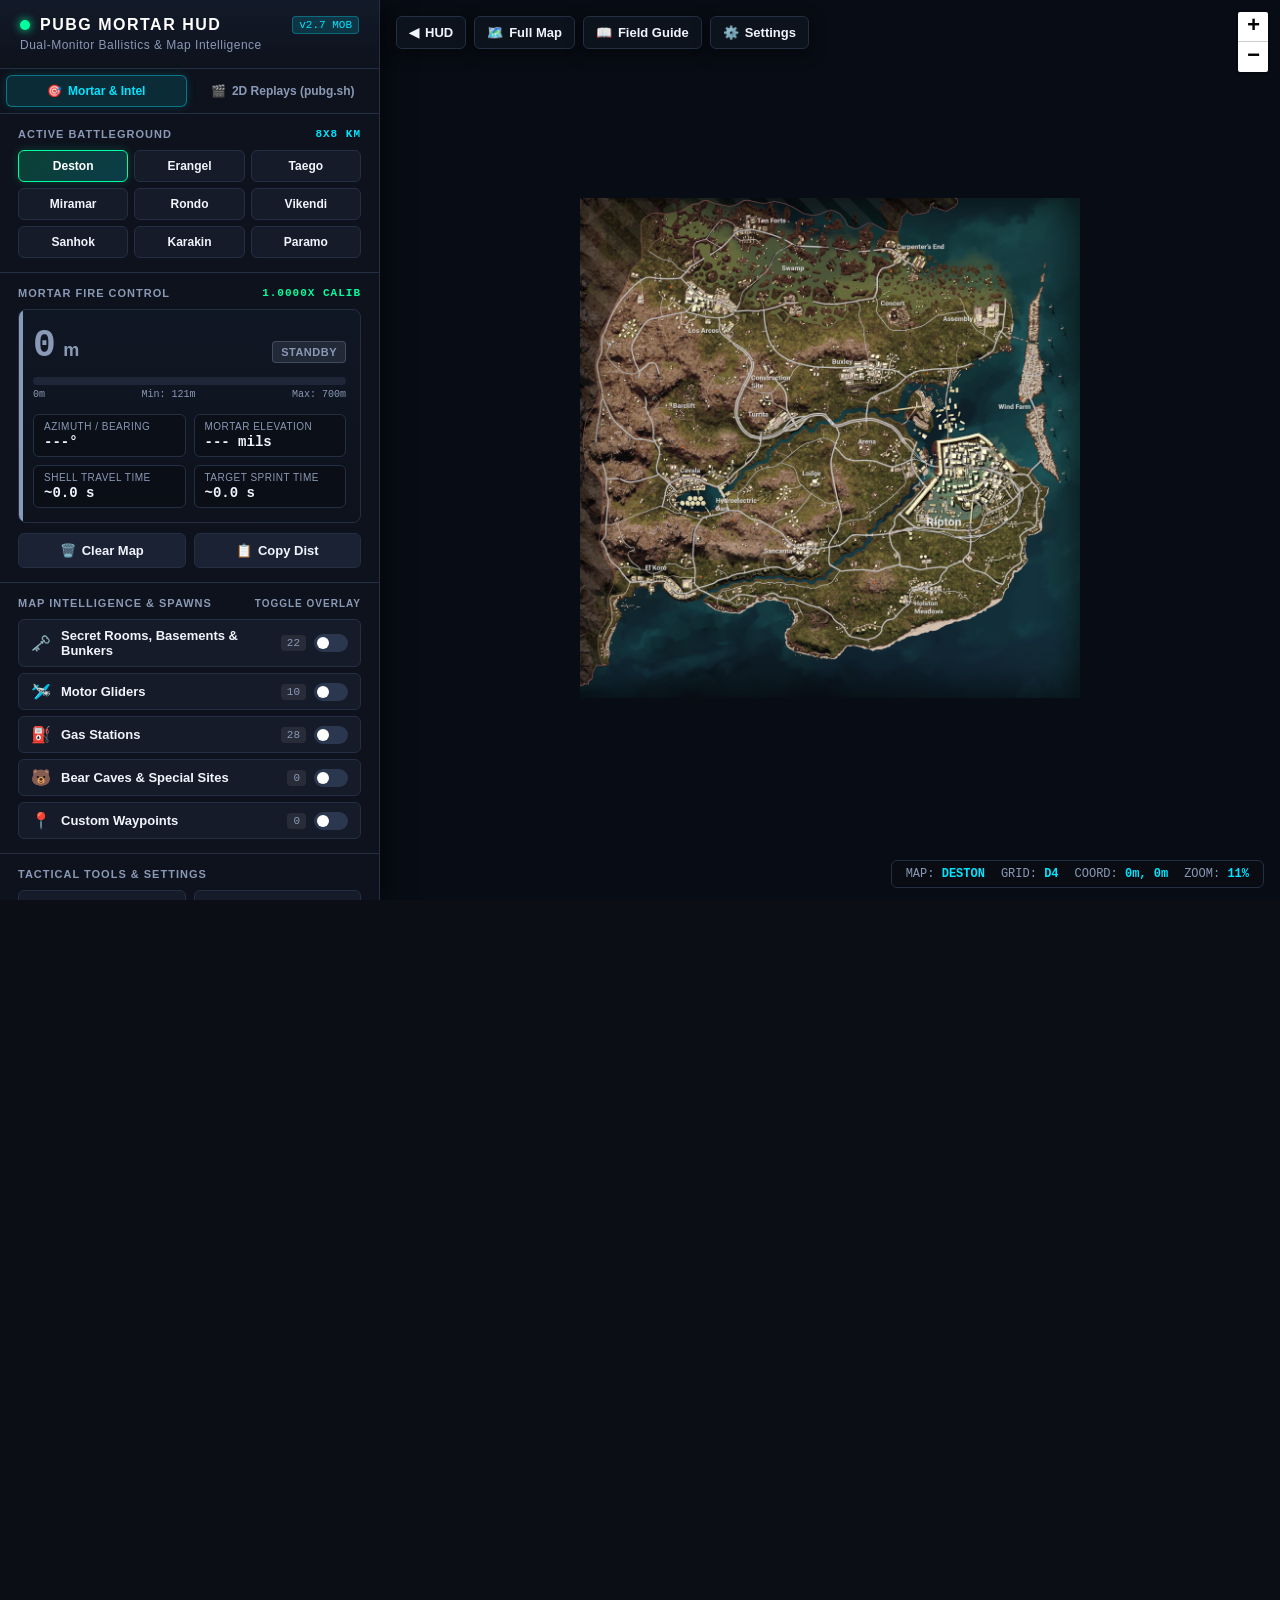
==== commit bfc946d1: "Add full mobile and touch responsive UI suite: off-canvas drawer, mobile backdrop, stacked replay co" ====
--- a/index.html
+++ b/index.html
@@ -13,7 +13,7 @@
     })();
   </script>
   <link rel="stylesheet" href="assets/leaflet.css">
-  <link rel="stylesheet" href="style.css?v=2.6">
+  <link rel="stylesheet" href="style.css?v=2.7">
 </head>
 <body>
   <div id="app-container">
@@ -26,7 +26,10 @@
             <div class="radar-dot"></div>
             <span>PUBG MORTAR HUD</span>
           </div>
-          <span class="version-badge">v2.6 TAC</span>
+          <div style="display: flex; align-items: center; gap: 8px;">
+            <span class="version-badge">v2.7 MOB</span>
+            <button id="mobile-sidebar-close-btn" class="mobile-sidebar-close-btn" title="Close HUD">✕</button>
+          </div>
         </div>
         <div class="tagline">Dual-Monitor Ballistics & Map Intelligence</div>
       </div>
@@ -395,6 +398,9 @@
       <!-- END #replay-sidebar-view -->
     </aside>
 
+    <!-- MOBILE BACKDROP OVERLAY -->
+    <div id="sidebar-mobile-backdrop" class="sidebar-mobile-backdrop"></div>
+
     <!-- MAIN MAP VIEWPORT -->
     <main id="map-viewport">
       <!-- CLEAN PRO FLOATING QUICK CONTROLS -->
@@ -1447,7 +1453,7 @@
   <!-- SCRIPTS -->
   <script src="assets/leaflet.js"></script>
   <script src="data/markers_data.js"></script>
-  <script src="app.js?v=2.6"></script>
-  <script src="replay.js?v=2.6"></script>
+  <script src="app.js?v=2.7"></script>
+  <script src="replay.js?v=2.7"></script>
 </body>
 </html>
--- a/style.css
+++ b/style.css
@@ -4422,6 +4422,116 @@
   box-shadow: 0 1px 2px rgba(0, 0, 0, 0.05) !important;
 }
 
+[data-theme="plain-light"] .right-hud-content,
+[data-theme="plain-light"] #roster-player-dossier,
+[data-theme="plain-light"] .dossier-card {
+  background: #ffffff !important;
+  color: #0f172a !important;
+  border-color: #e2e8f0 !important;
+}
+
+[data-theme="plain-light"] .gear-slot {
+  background: #f8fafc !important;
+  border: 1px solid #cbd5e1 !important;
+}
+
+[data-theme="plain-light"] .gear-type {
+  color: #64748b !important;
+}
+
+[data-theme="plain-light"] .gear-name {
+  color: #0f172a !important;
+}
+
+[data-theme="plain-light"] .weapon-chip {
+  background: #f1f5f9 !important;
+  border: 1px solid #cbd5e1 !important;
+  color: #0f172a !important;
+}
+
+[data-theme="plain-light"] .empty-weapon-text {
+  color: #64748b !important;
+}
+
+[data-theme="plain-light"] .vital-bar-track {
+  background: #e2e8f0 !important;
+  border: 1px solid #cbd5e1 !important;
+}
+
+[data-theme="plain-light"] .vital-bar-fill.hp {
+  box-shadow: none !important;
+}
+
+[data-theme="plain-light"] .vital-bar-fill.boost {
+  box-shadow: none !important;
+}
+
+[data-theme="plain-light"] .dossier-integrity {
+  background: #f8fafc !important;
+  border: 1px solid #e2e8f0 !important;
+}
+
+[data-theme="plain-light"] .integrity-badge.normal {
+  background: #f1f5f9 !important;
+  color: #16a34a !important;
+  border: 1px solid #bbf7d0 !important;
+}
+
+[data-theme="plain-light"] .classified-dossier-btn {
+  background: #f1f5f9 !important;
+  border: 1px solid #cbd5e1 !important;
+  color: #0f172a !important;
+}
+
+[data-theme="plain-light"] .classified-dossier-btn:hover {
+  background: #e2e8f0 !important;
+}
+
+[data-theme="plain-light"] .roster-squad-card {
+  background: #ffffff !important;
+  border: 1px solid #e2e8f0 !important;
+}
+
+[data-theme="plain-light"] .roster-squad-header {
+  background: #f8fafc !important;
+  border-bottom: 1px solid #e2e8f0 !important;
+  color: #0f172a !important;
+}
+
+[data-theme="plain-light"] .roster-player-row {
+  color: #334155 !important;
+  border-bottom: 1px solid #f1f5f9 !important;
+}
+
+[data-theme="plain-light"] .roster-player-row:hover {
+  background: #f1f5f9 !important;
+  color: #0f172a !important;
+}
+
+[data-theme="plain-light"] .roster-player-row.active {
+  background: #e0f2fe !important;
+  color: #0284c7 !important;
+  border-left: 3px solid #0284c7 !important;
+}
+
+[data-theme="plain-light"] .dossier-section-title {
+  color: #64748b !important;
+}
+
+[data-theme="plain-light"] .profile-header-card,
+[data-theme="plain-light"] .profile-career-section {
+  background: #ffffff !important;
+  border: 1px solid #e2e8f0 !important;
+}
+
+[data-theme="plain-light"] .profile-player-name {
+  color: #0f172a !important;
+}
+
+[data-theme="plain-light"] .profile-career-title {
+  color: #0f172a !important;
+}
+
 /* ==========================================================================
    THEME OVERRIDES: PLAIN DARK MINIMAL (CLEAN DARK, ZERO NEON)
    ========================================================================== */
@@ -4613,3 +4723,534 @@
   border: 1px solid #30363d !important;
   color: #58a6ff !important;
 }
+
+[data-theme="plain-dark"] .right-hud-content,
+[data-theme="plain-dark"] #roster-player-dossier,
+[data-theme="plain-dark"] .dossier-card {
+  background: #161b22 !important;
+  color: #f0f6fc !important;
+  border-color: #30363d !important;
+}
+
+[data-theme="plain-dark"] .gear-slot {
+  background: #21262d !important;
+  border: 1px solid #30363d !important;
+}
+
+[data-theme="plain-dark"] .gear-type {
+  color: #8b949e !important;
+}
+
+[data-theme="plain-dark"] .gear-name {
+  color: #f0f6fc !important;
+}
+
+[data-theme="plain-dark"] .weapon-chip {
+  background: #21262d !important;
+  border: 1px solid #30363d !important;
+  color: #f0f6fc !important;
+}
+
+[data-theme="plain-dark"] .empty-weapon-text {
+  color: #8b949e !important;
+}
+
+[data-theme="plain-dark"] .vital-bar-track {
+  background: #0d1117 !important;
+  border: 1px solid #30363d !important;
+}
+
+[data-theme="plain-dark"] .vital-bar-fill.hp {
+  box-shadow: none !important;
+}
+
+[data-theme="plain-dark"] .vital-bar-fill.boost {
+  box-shadow: none !important;
+}
+
+[data-theme="plain-dark"] .dossier-integrity {
+  background: #21262d !important;
+  border: 1px solid #30363d !important;
+}
+
+[data-theme="plain-dark"] .classified-dossier-btn {
+  background: #21262d !important;
+  border: 1px solid #30363d !important;
+  color: #f0f6fc !important;
+}
+
+[data-theme="plain-dark"] .classified-dossier-btn:hover {
+  background: #30363d !important;
+}
+
+[data-theme="plain-dark"] .roster-squad-card {
+  background: #161b22 !important;
+  border: 1px solid #30363d !important;
+}
+
+[data-theme="plain-dark"] .roster-squad-header {
+  background: #21262d !important;
+  border-bottom: 1px solid #30363d !important;
+  color: #f0f6fc !important;
+}
+
+[data-theme="plain-dark"] .roster-player-row {
+  color: #c9d1d9 !important;
+  border-bottom: 1px solid #21262d !important;
+}
+
+[data-theme="plain-dark"] .roster-player-row:hover {
+  background: #21262d !important;
+  color: #f0f6fc !important;
+}
+
+[data-theme="plain-dark"] .roster-player-row.active {
+  background: rgba(31, 111, 235, 0.15) !important;
+  color: #58a6ff !important;
+  border-left: 3px solid #58a6ff !important;
+}
+
+[data-theme="plain-dark"] .dossier-section-title {
+  color: #8b949e !important;
+}
+
+[data-theme="plain-dark"] .profile-header-card,
+[data-theme="plain-dark"] .profile-career-section {
+  background: #161b22 !important;
+  border: 1px solid #30363d !important;
+}
+
+[data-theme="plain-dark"] .profile-player-name {
+  color: #f0f6fc !important;
+}
+
+[data-theme="plain-dark"] .profile-career-title {
+  color: #f0f6fc !important;
+}
+
+/* ==========================================================================
+   MOBILE & TOUCH RESPONSIVE SUITE (@media rules & touch ergonomics)
+   ========================================================================== */
+
+/* Universal Touch Ergonomics & Elimination of 300ms mobile tap delay */
+button, .btn-primary, .map-btn, .map-floating-btn, .replay-hud-btn, .replay-play-btn, 
+.replay-speed-btn, .modal-close-btn, .hud-back-btn, .hud-close-btn, .sidebar-tab-btn,
+.mobile-sidebar-close-btn, .intel-mode-tab, .intel-date-chip, .intel-category-pill {
+  touch-action: manipulation;
+  -webkit-tap-highlight-color: transparent;
+}
+
+/* Mobile Sidebar Backdrop */
+.sidebar-mobile-backdrop {
+  display: none;
+}
+
+/* Mobile Close Button in Sidebar Header */
+.mobile-sidebar-close-btn {
+  display: none;
+  background: rgba(255, 255, 255, 0.08);
+  border: 1px solid var(--border-color);
+  color: var(--text-main);
+  width: 28px;
+  height: 28px;
+  border-radius: 6px;
+  align-items: center;
+  justify-content: center;
+  font-size: 14px;
+  font-weight: bold;
+  cursor: pointer;
+  touch-action: manipulation;
+  transition: all 0.15s ease;
+}
+
+.mobile-sidebar-close-btn:hover, .mobile-sidebar-close-btn:active {
+  background: rgba(255, 59, 92, 0.25);
+  color: var(--accent-red);
+  border-color: var(--accent-red);
+}
+
+[data-theme="plain-light"] .mobile-sidebar-close-btn {
+  background: #f1f5f9;
+  border: 1px solid #cbd5e1;
+  color: #0f172a;
+}
+
+/* Tablet & Intermediate Screens (<= 1024px) */
+@media (max-width: 1024px) {
+  #sidebar {
+    width: 330px;
+    min-width: 330px;
+  }
+  #sidebar.collapsed {
+    margin-left: -330px;
+  }
+  .replay-right-hud {
+    width: 330px;
+  }
+}
+
+/* Mobile Devices & Phones (<= 768px) */
+@media (max-width: 768px) {
+  html, body {
+    height: 100%;
+    height: 100dvh;
+    overflow: hidden;
+    position: fixed;
+    width: 100%;
+  }
+
+  #app-container {
+    width: 100vw;
+    height: 100%;
+    height: 100dvh;
+    overflow: hidden;
+    position: relative;
+    display: block;
+  }
+
+  /* Map Viewport takes 100% full screen */
+  #map-viewport {
+    width: 100vw !important;
+    height: 100% !important;
+    height: 100dvh !important;
+    position: absolute;
+    top: 0;
+    left: 0;
+    right: 0;
+    bottom: 0;
+  }
+
+  #leaflet-map {
+    width: 100% !important;
+    height: 100% !important;
+  }
+
+  /* Off-canvas Left Sidebar Drawer */
+  #sidebar {
+    position: fixed !important;
+    top: 0 !important;
+    left: 0 !important;
+    bottom: 0 !important;
+    width: min(340px, 86vw) !important;
+    min-width: unset !important;
+    height: 100% !important;
+    height: 100dvh !important;
+    z-index: 2500 !important;
+    margin-left: 0 !important;
+    transform: translateX(0);
+    transition: transform 0.28s cubic-bezier(0.16, 1, 0.3, 1), box-shadow 0.28s ease !important;
+    box-shadow: 6px 0 28px rgba(0, 0, 0, 0.8) !important;
+  }
+
+  #sidebar.collapsed {
+    transform: translateX(-100%) !important;
+    margin-left: 0 !important;
+    box-shadow: none !important;
+    pointer-events: none !important;
+  }
+
+  /* Show Mobile Close Button inside Sidebar Header */
+  .mobile-sidebar-close-btn {
+    display: inline-flex;
+  }
+
+  /* Backdrop Overlay when Sidebar is open */
+  .sidebar-mobile-backdrop {
+    display: block;
+    position: fixed;
+    inset: 0;
+    background: rgba(0, 0, 0, 0.65);
+    backdrop-filter: blur(3px);
+    -webkit-backdrop-filter: blur(3px);
+    z-index: 2400;
+    opacity: 0;
+    pointer-events: none;
+    transition: opacity 0.25s ease;
+  }
+
+  .sidebar-mobile-backdrop.active,
+  #sidebar:not(.collapsed) ~ .sidebar-mobile-backdrop {
+    opacity: 1;
+    pointer-events: auto;
+  }
+
+  /* Map Quick Floating Controls at Top */
+  .map-floating-controls {
+    top: 8px;
+    left: 8px;
+    right: 8px;
+    gap: 6px;
+    overflow-x: auto;
+    -webkit-overflow-scrolling: touch;
+    scrollbar-width: none;
+    padding-bottom: 2px;
+  }
+
+  .map-floating-controls::-webkit-scrollbar {
+    display: none;
+  }
+
+  .map-floating-btn {
+    padding: 6px 10px;
+    font-size: 11px;
+    white-space: nowrap;
+    border-radius: 6px;
+    flex-shrink: 0;
+  }
+
+  /* Alive Badge on Mobile */
+  .replay-alive-hud {
+    top: 48px;
+    left: 8px;
+    padding: 4px 10px;
+    border-radius: 6px;
+  }
+
+  .replay-alive-hud .alive-num {
+    font-size: 18px;
+  }
+
+  .replay-alive-hud .alive-text {
+    font-size: 9px;
+    letter-spacing: 0.8px;
+  }
+
+  /* Right Spectator & Dossier HUD on Mobile */
+  .replay-right-hud {
+    position: fixed !important;
+    top: 0 !important;
+    right: 0 !important;
+    bottom: 0 !important;
+    width: min(350px, 92vw) !important;
+    max-width: 100vw !important;
+    height: 100% !important;
+    height: 100dvh !important;
+    z-index: 2600 !important;
+    box-shadow: -6px 0 28px rgba(0, 0, 0, 0.8) !important;
+    animation: slideInRightMobile 0.25s cubic-bezier(0.16, 1, 0.3, 1) !important;
+  }
+
+  @keyframes slideInRightMobile {
+    from { transform: translateX(100%); }
+    to { transform: translateX(0); }
+  }
+
+  /* Bottom Replay Timeline Controller Bar on Mobile */
+  .replay-controller-bar {
+    padding: 8px 10px !important;
+    padding-bottom: calc(8px + env(safe-area-inset-bottom, 0px)) !important;
+    flex-direction: column !important;
+    align-items: stretch !important;
+    gap: 6px !important;
+    background: rgba(18, 22, 32, 0.98) !important;
+    box-shadow: 0 -4px 20px rgba(0, 0, 0, 0.5) !important;
+  }
+
+  .replay-meta-left {
+    display: none !important;
+  }
+
+  .replay-timeline-center {
+    width: 100% !important;
+    display: flex !important;
+    align-items: center !important;
+    gap: 8px !important;
+  }
+
+  .replay-playhead-readout {
+    font-size: 12px !important;
+    min-width: 46px !important;
+    text-align: center !important;
+    font-weight: 700 !important;
+  }
+
+  .replay-slider-track-wrap {
+    flex: 1 !important;
+    height: 32px !important;
+  }
+
+  .replay-slider {
+    height: 8px !important;
+  }
+
+  .replay-slider::-webkit-slider-thumb {
+    width: 18px !important;
+    height: 18px !important;
+  }
+
+  .replay-controls-right {
+    width: 100% !important;
+    display: flex !important;
+    align-items: center !important;
+    justify-content: space-between !important;
+    gap: 4px !important;
+    overflow-x: auto !important;
+    scrollbar-width: none !important;
+    padding: 2px 0 !important;
+  }
+
+  .replay-controls-right::-webkit-scrollbar {
+    display: none !important;
+  }
+
+  .replay-play-btn {
+    width: 36px !important;
+    height: 34px !important;
+    font-size: 15px !important;
+    flex-shrink: 0 !important;
+    border-radius: 6px !important;
+  }
+
+  .replay-speed-selector {
+    gap: 2px !important;
+    flex-shrink: 0 !important;
+  }
+
+  .replay-speed-btn {
+    padding: 3px 5px !important;
+    font-size: 10px !important;
+    min-width: 24px !important;
+    height: 30px !important;
+    border-radius: 4px !important;
+  }
+
+  .replay-hud-btn {
+    padding: 4px 8px !important;
+    font-size: 11px !important;
+    height: 32px !important;
+    flex-shrink: 0 !important;
+    white-space: nowrap !important;
+    border-radius: 6px !important;
+  }
+
+  .replay-exit-btn {
+    padding: 4px 8px !important;
+    font-size: 11px !important;
+    height: 32px !important;
+    flex-shrink: 0 !important;
+    white-space: nowrap !important;
+    border-radius: 6px !important;
+  }
+
+  /* Coordinate Status Bar on Mobile */
+  .hud-coords-bar {
+    bottom: 6px !important;
+    right: 6px !important;
+    padding: 3px 8px !important;
+    font-size: 9px !important;
+    gap: 4px !important;
+    background: rgba(11, 14, 20, 0.9) !important;
+  }
+
+  body.replay-active .hud-coords-bar {
+    display: none !important;
+  }
+
+  /* Modals on Mobile */
+  .modal-overlay {
+    padding: 8px !important;
+    align-items: center !important;
+  }
+
+  .modal-box {
+    width: 100% !important;
+    max-width: 96vw !important;
+    max-height: 90vh !important;
+    max-height: 90dvh !important;
+    border-radius: 10px !important;
+  }
+
+  .modal-box-intel {
+    width: 100% !important;
+    max-width: 96vw !important;
+    max-height: 92vh !important;
+    max-height: 92dvh !important;
+  }
+
+  .intel-modal-header {
+    padding: 10px 14px !important;
+  }
+
+  .intel-modal-title {
+    font-size: 13px !important;
+  }
+
+  .intel-stats-grid {
+    grid-template-columns: repeat(2, 1fr) !important;
+    gap: 8px !important;
+  }
+
+  .intel-mode-tabs {
+    overflow-x: auto !important;
+    white-space: nowrap !important;
+    scrollbar-width: none !important;
+    -webkit-overflow-scrolling: touch !important;
+  }
+
+  .intel-mode-tabs::-webkit-scrollbar {
+    display: none !important;
+  }
+
+  .intel-filter-chips {
+    overflow-x: auto !important;
+    white-space: nowrap !important;
+    scrollbar-width: none !important;
+    -webkit-overflow-scrolling: touch !important;
+  }
+
+  .intel-filter-chips::-webkit-scrollbar {
+    display: none !important;
+  }
+
+  .theme-options-grid {
+    grid-template-columns: 1fr !important;
+    gap: 8px !important;
+  }
+
+  /* Mortar Selector & Ballistics on Mobile */
+  .map-selector-grid {
+    grid-template-columns: repeat(3, 1fr) !important;
+    gap: 6px !important;
+  }
+
+  .telemetry-grid {
+    grid-template-columns: repeat(2, 1fr) !important;
+    gap: 6px !important;
+  }
+
+  .range-labels {
+    font-size: 10px !important;
+  }
+}
+
+/* Very Small Mobile Screens (<= 480px) */
+@media (max-width: 480px) {
+  .brand-title {
+    font-size: 13px !important;
+  }
+
+  .sidebar-tab-btn {
+    font-size: 11px !important;
+    padding: 8px 10px !important;
+  }
+
+  .map-selector-grid {
+    grid-template-columns: repeat(3, 1fr) !important;
+  }
+
+  .replay-speed-btn[data-speed="20"] {
+    display: none !important;
+  }
+
+  .dossier-gear-row {
+    gap: 4px !important;
+  }
+
+  .gear-card {
+    padding: 6px 4px !important;
+  }
+
+  .gear-name {
+    font-size: 10px !important;
+  }
+}
